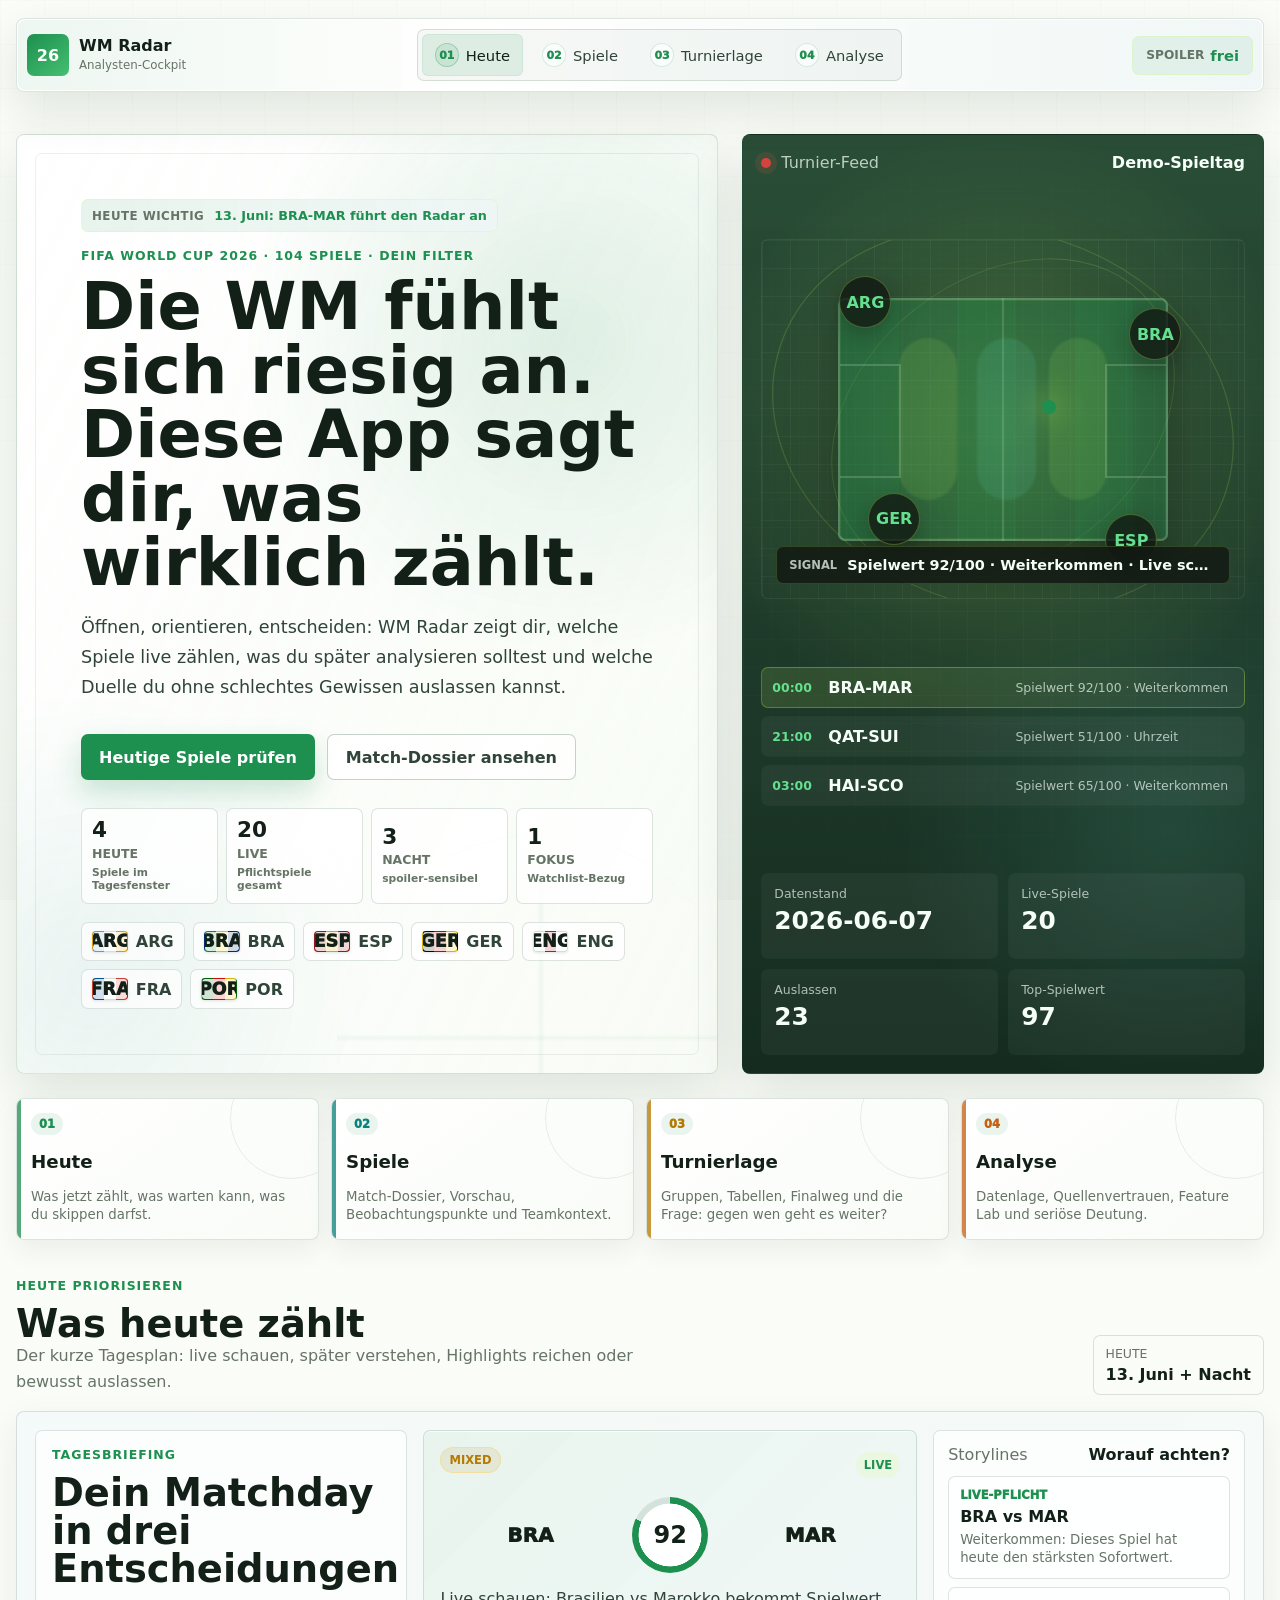
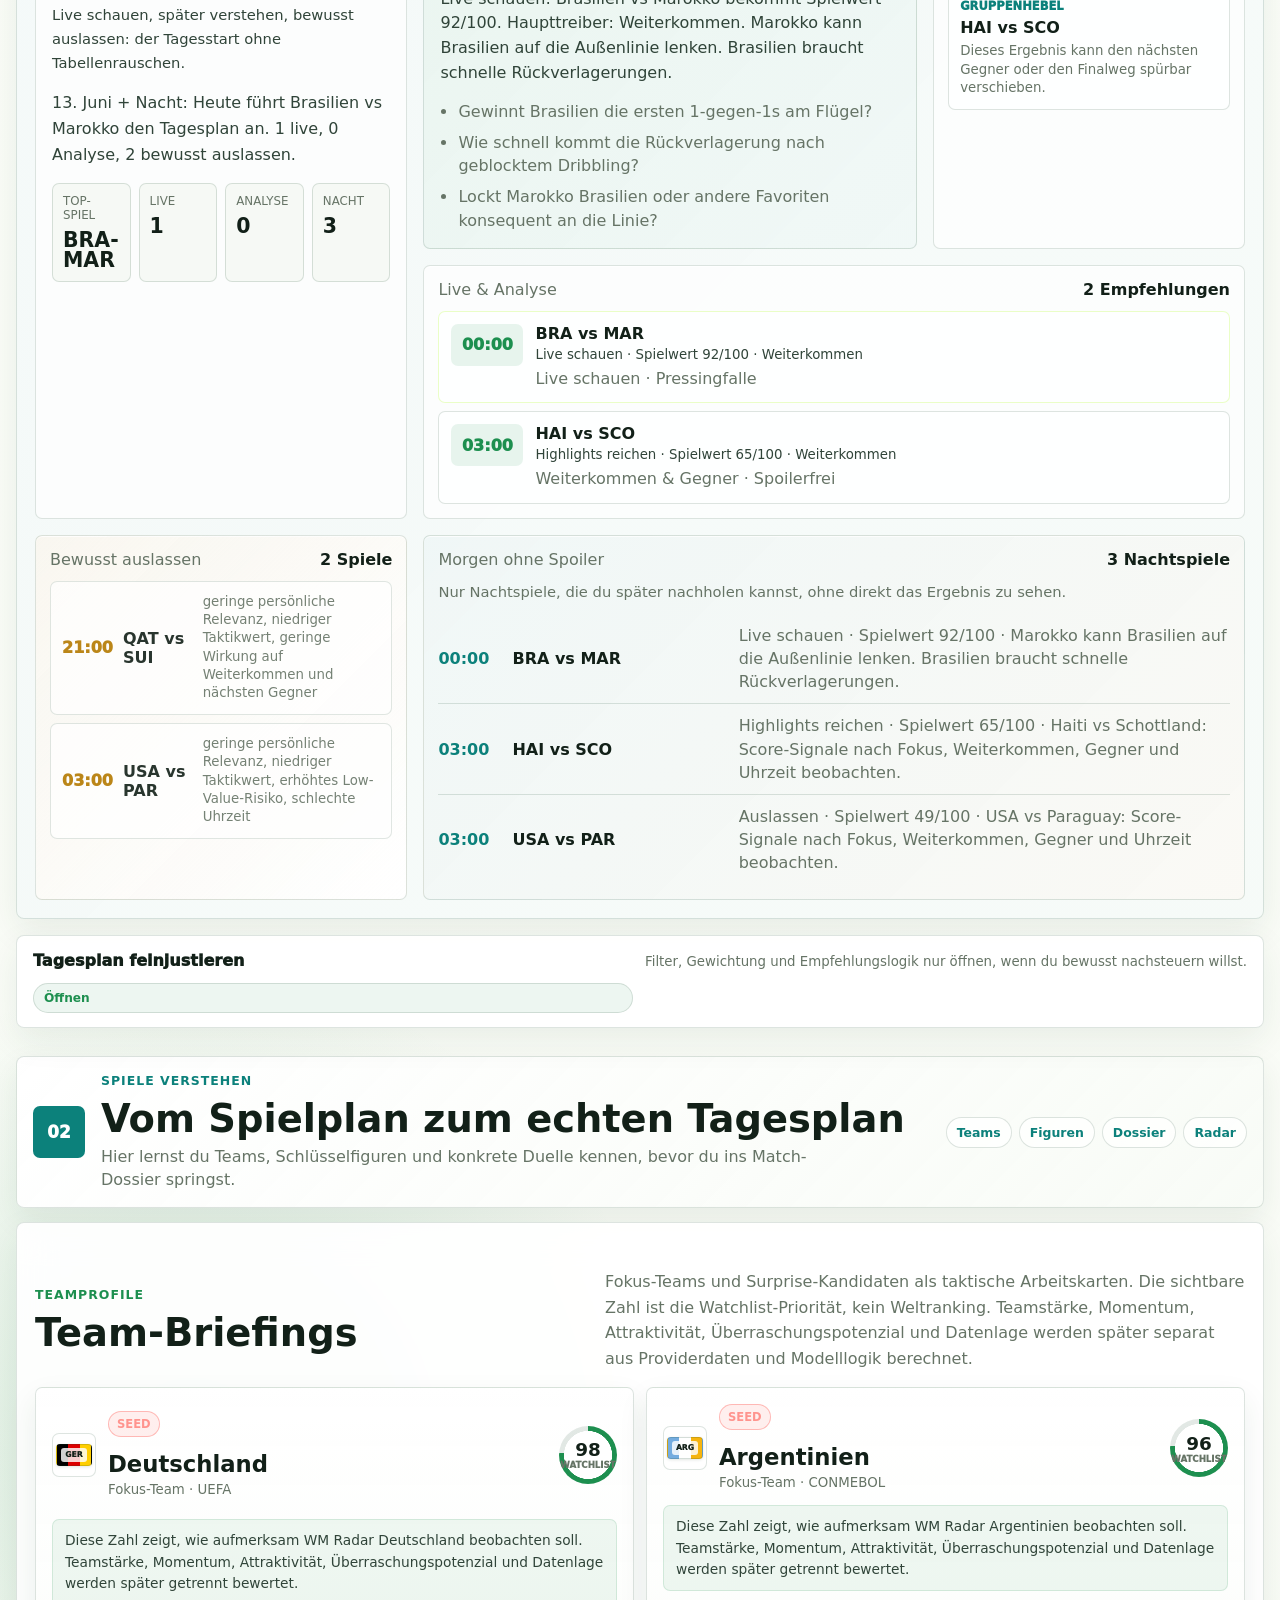
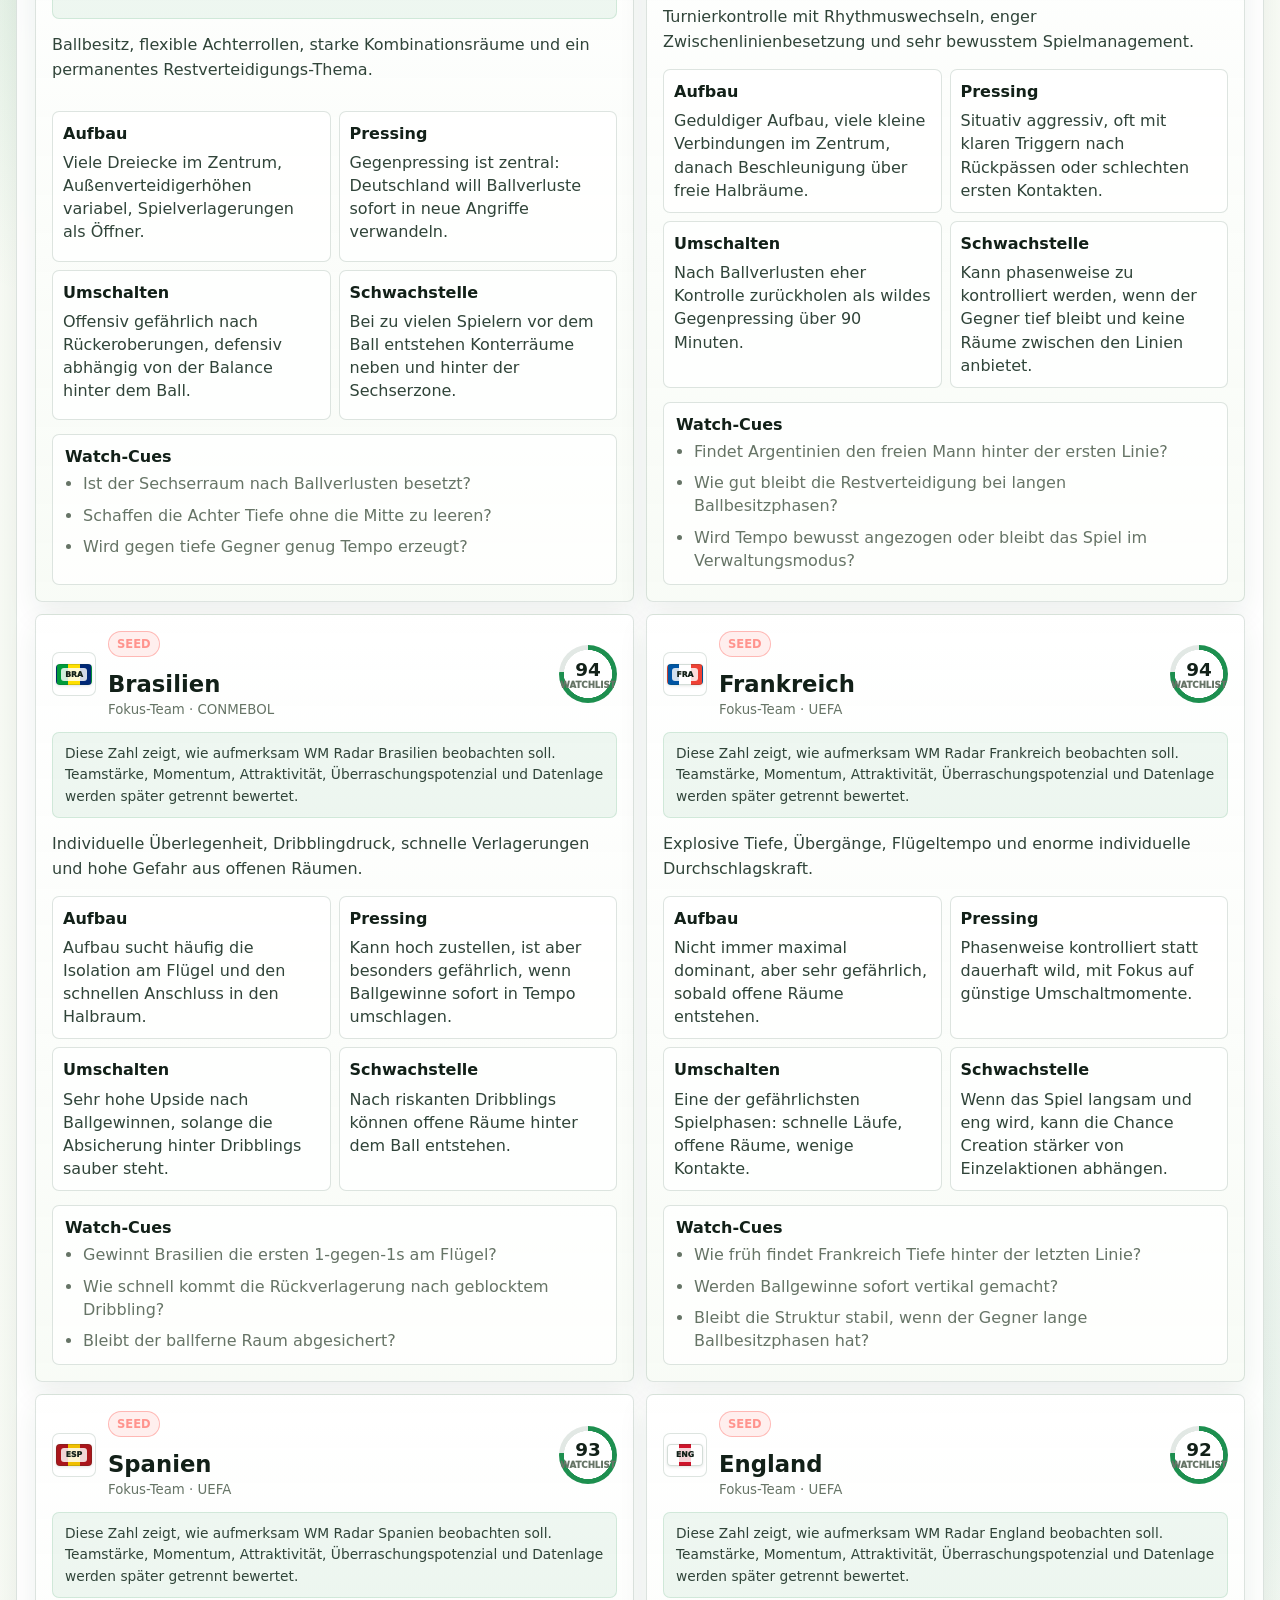
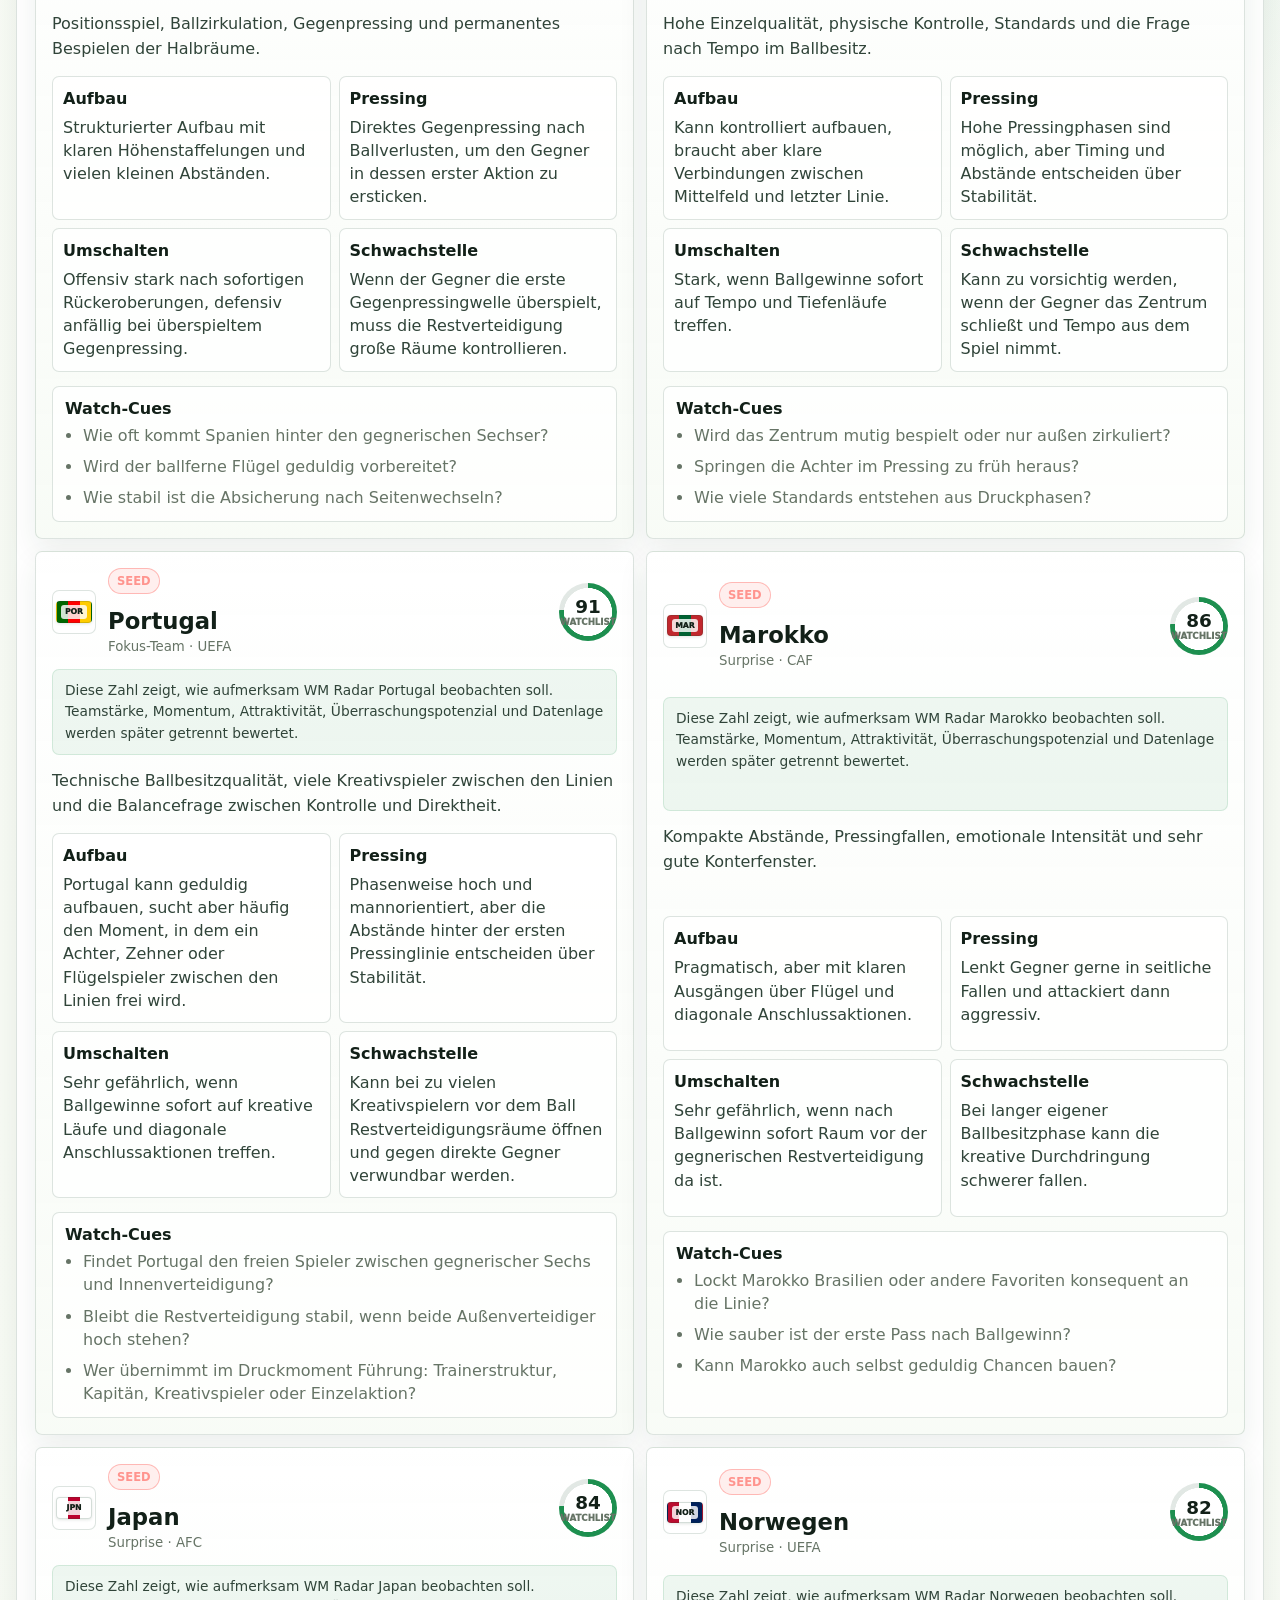
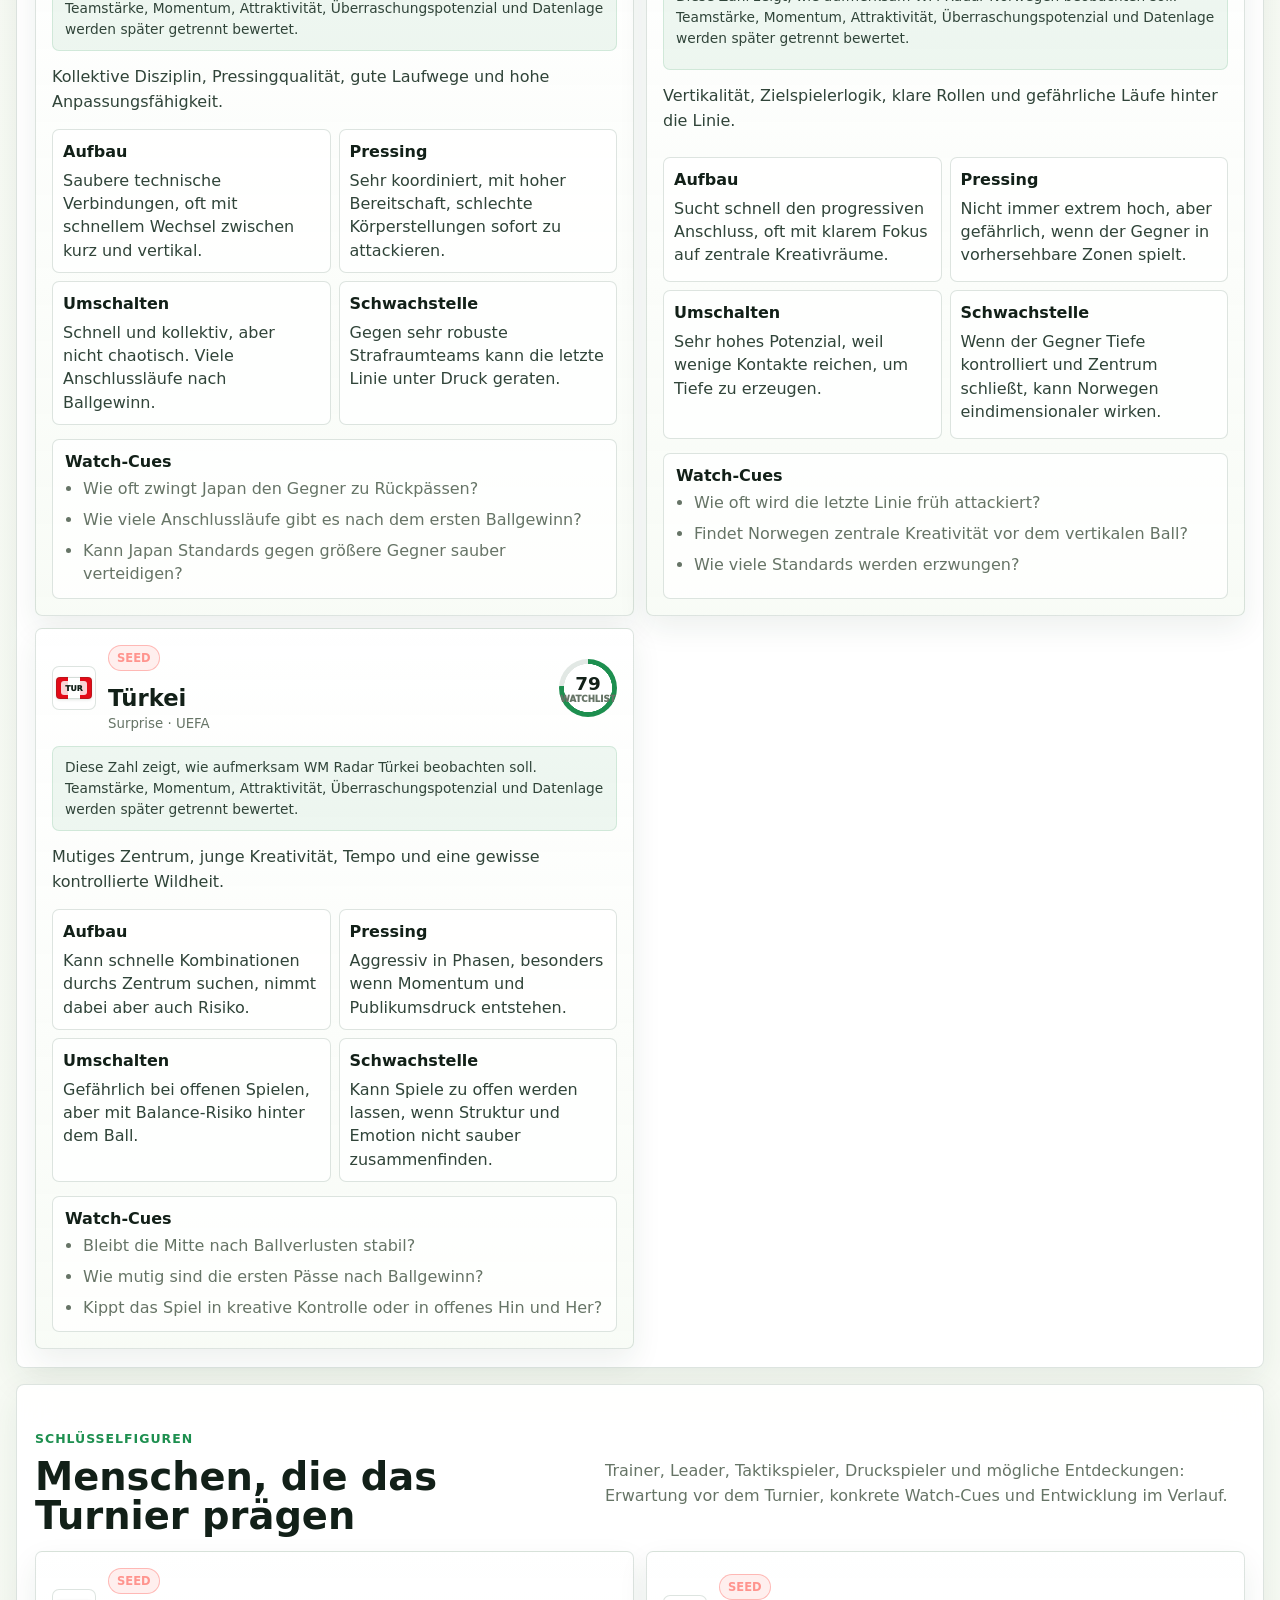
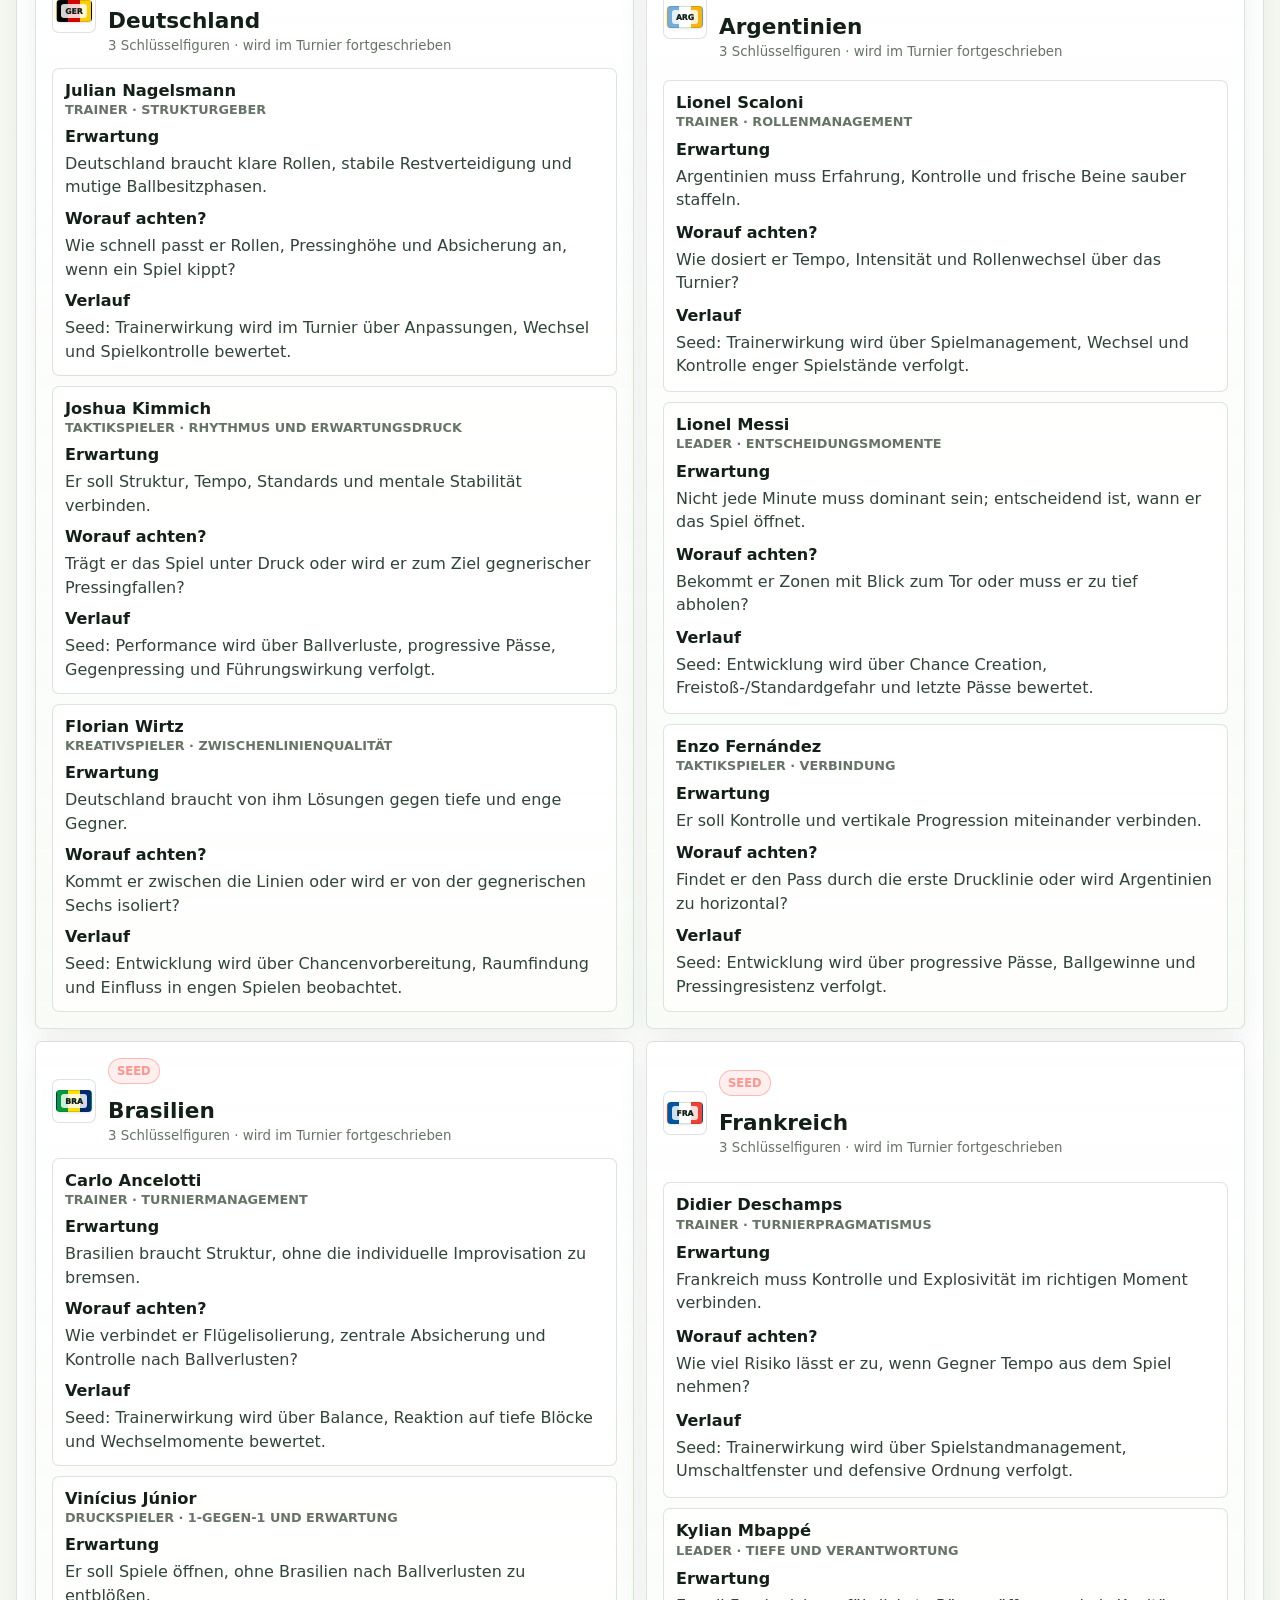
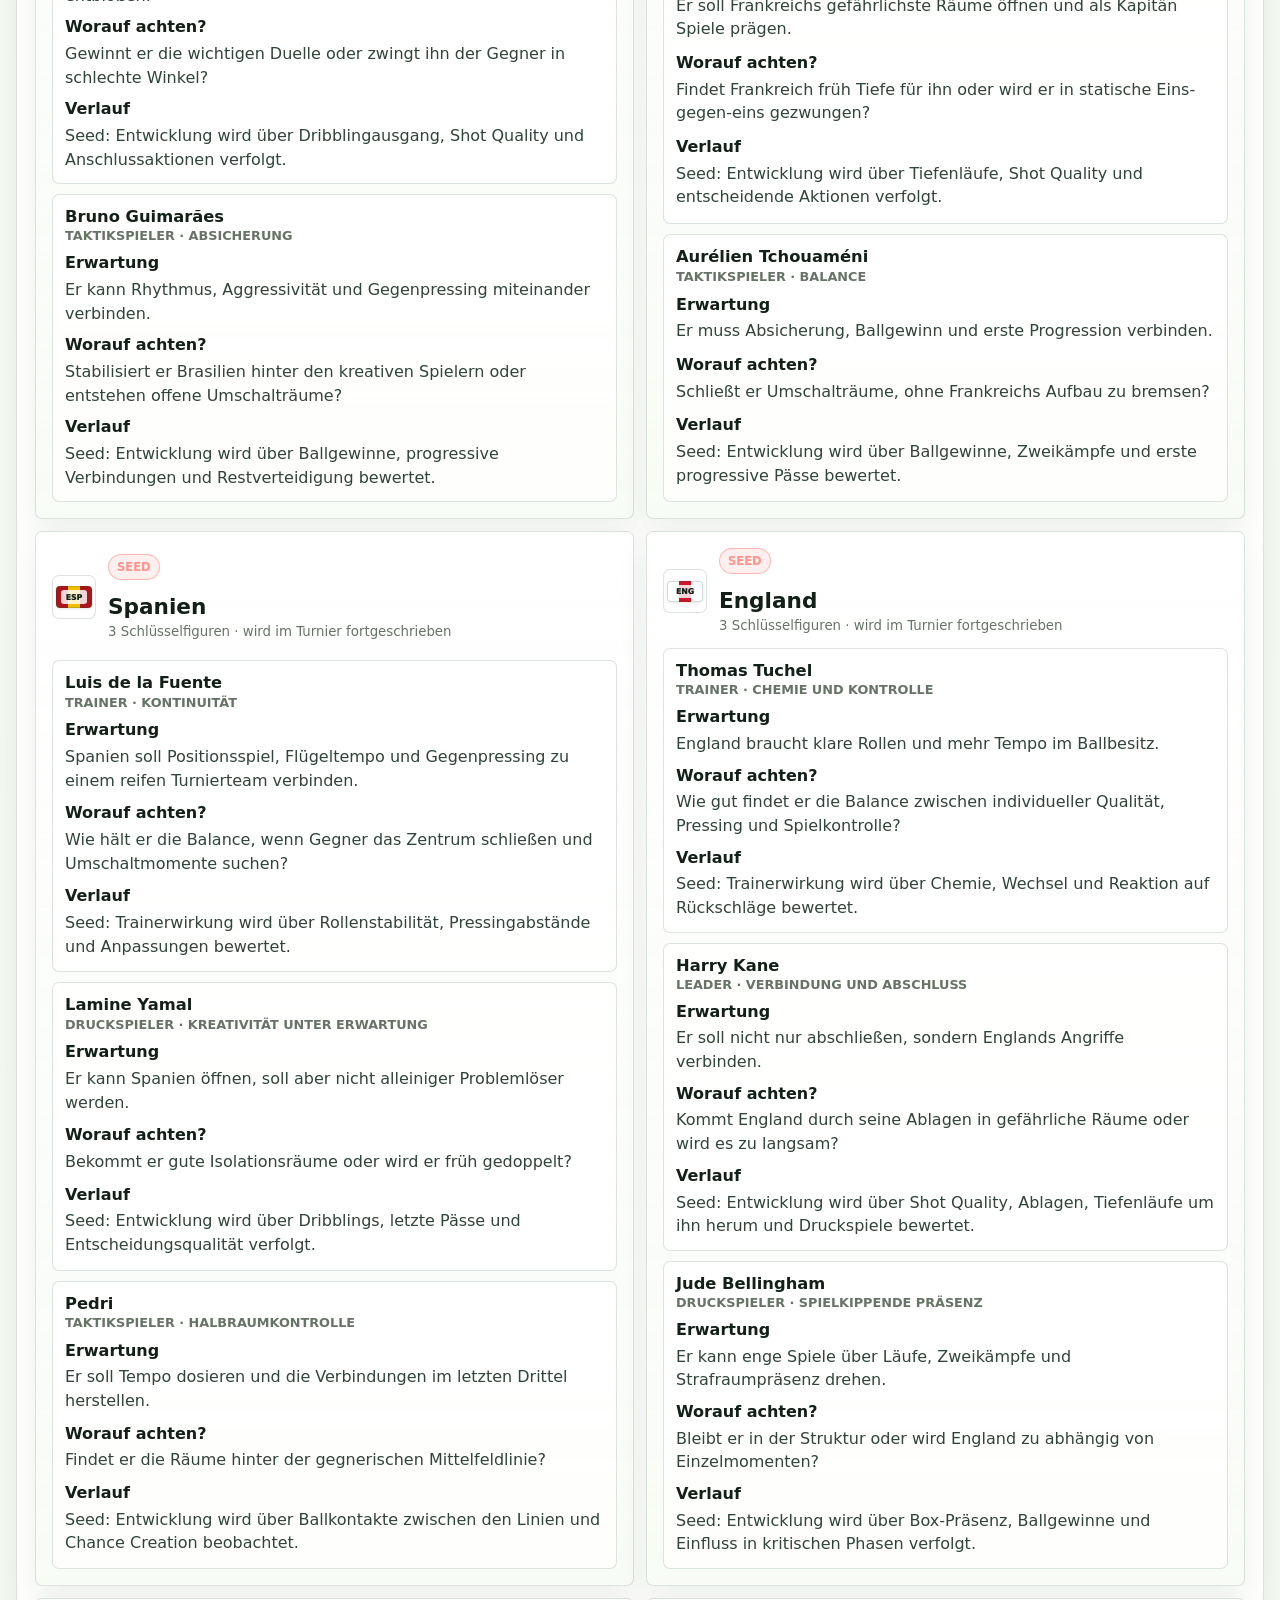
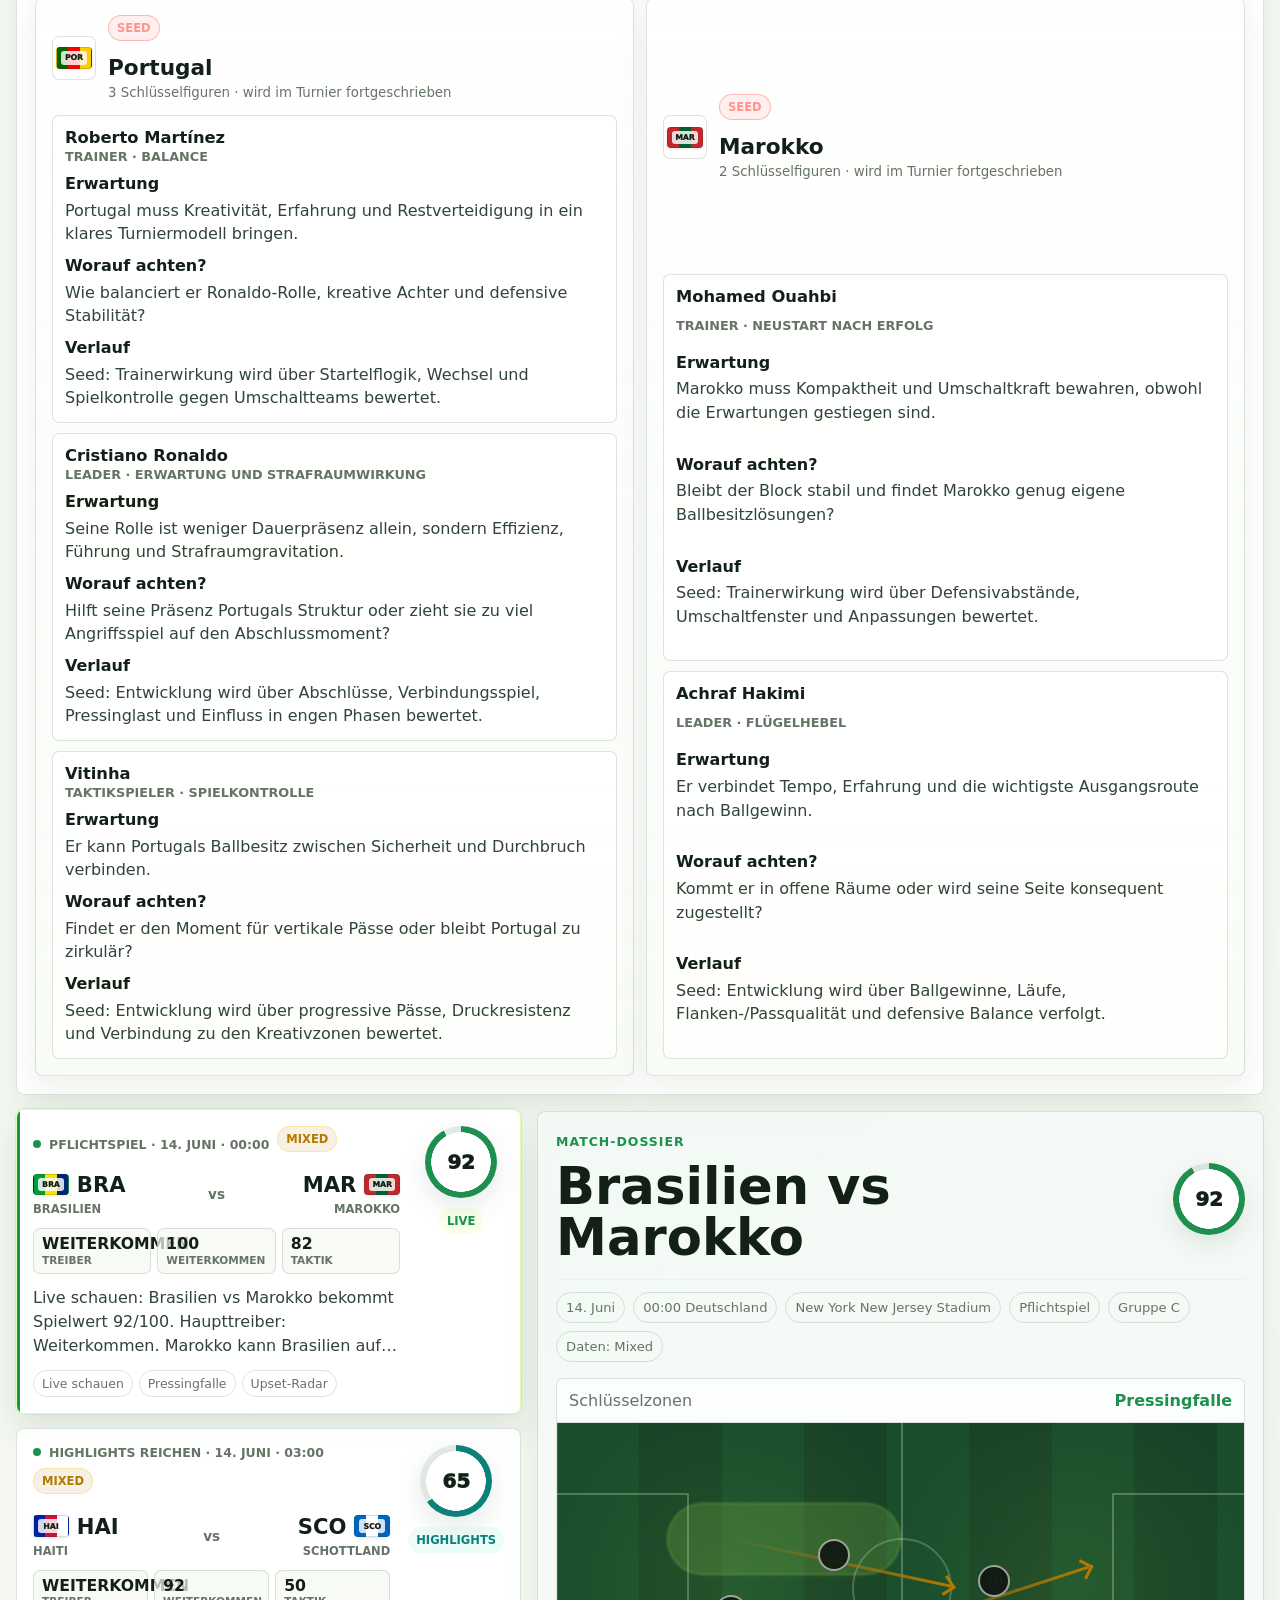
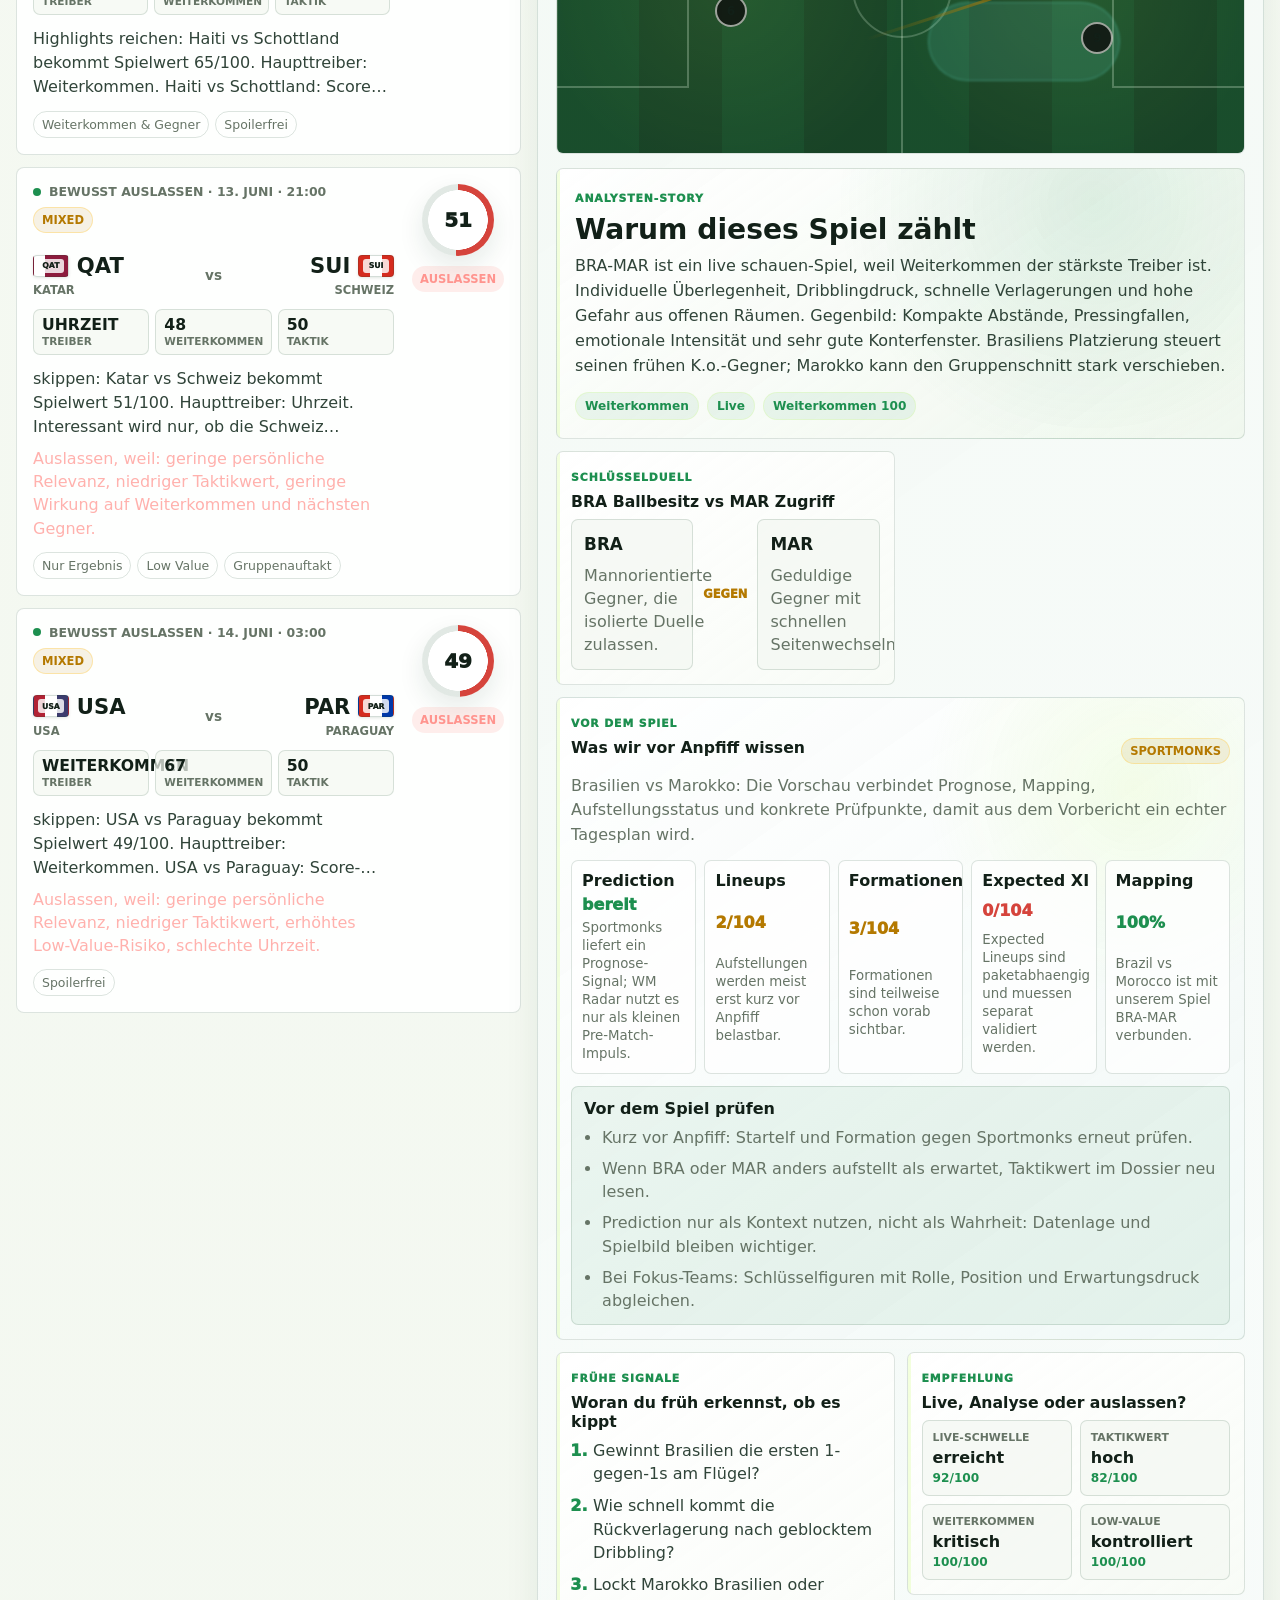
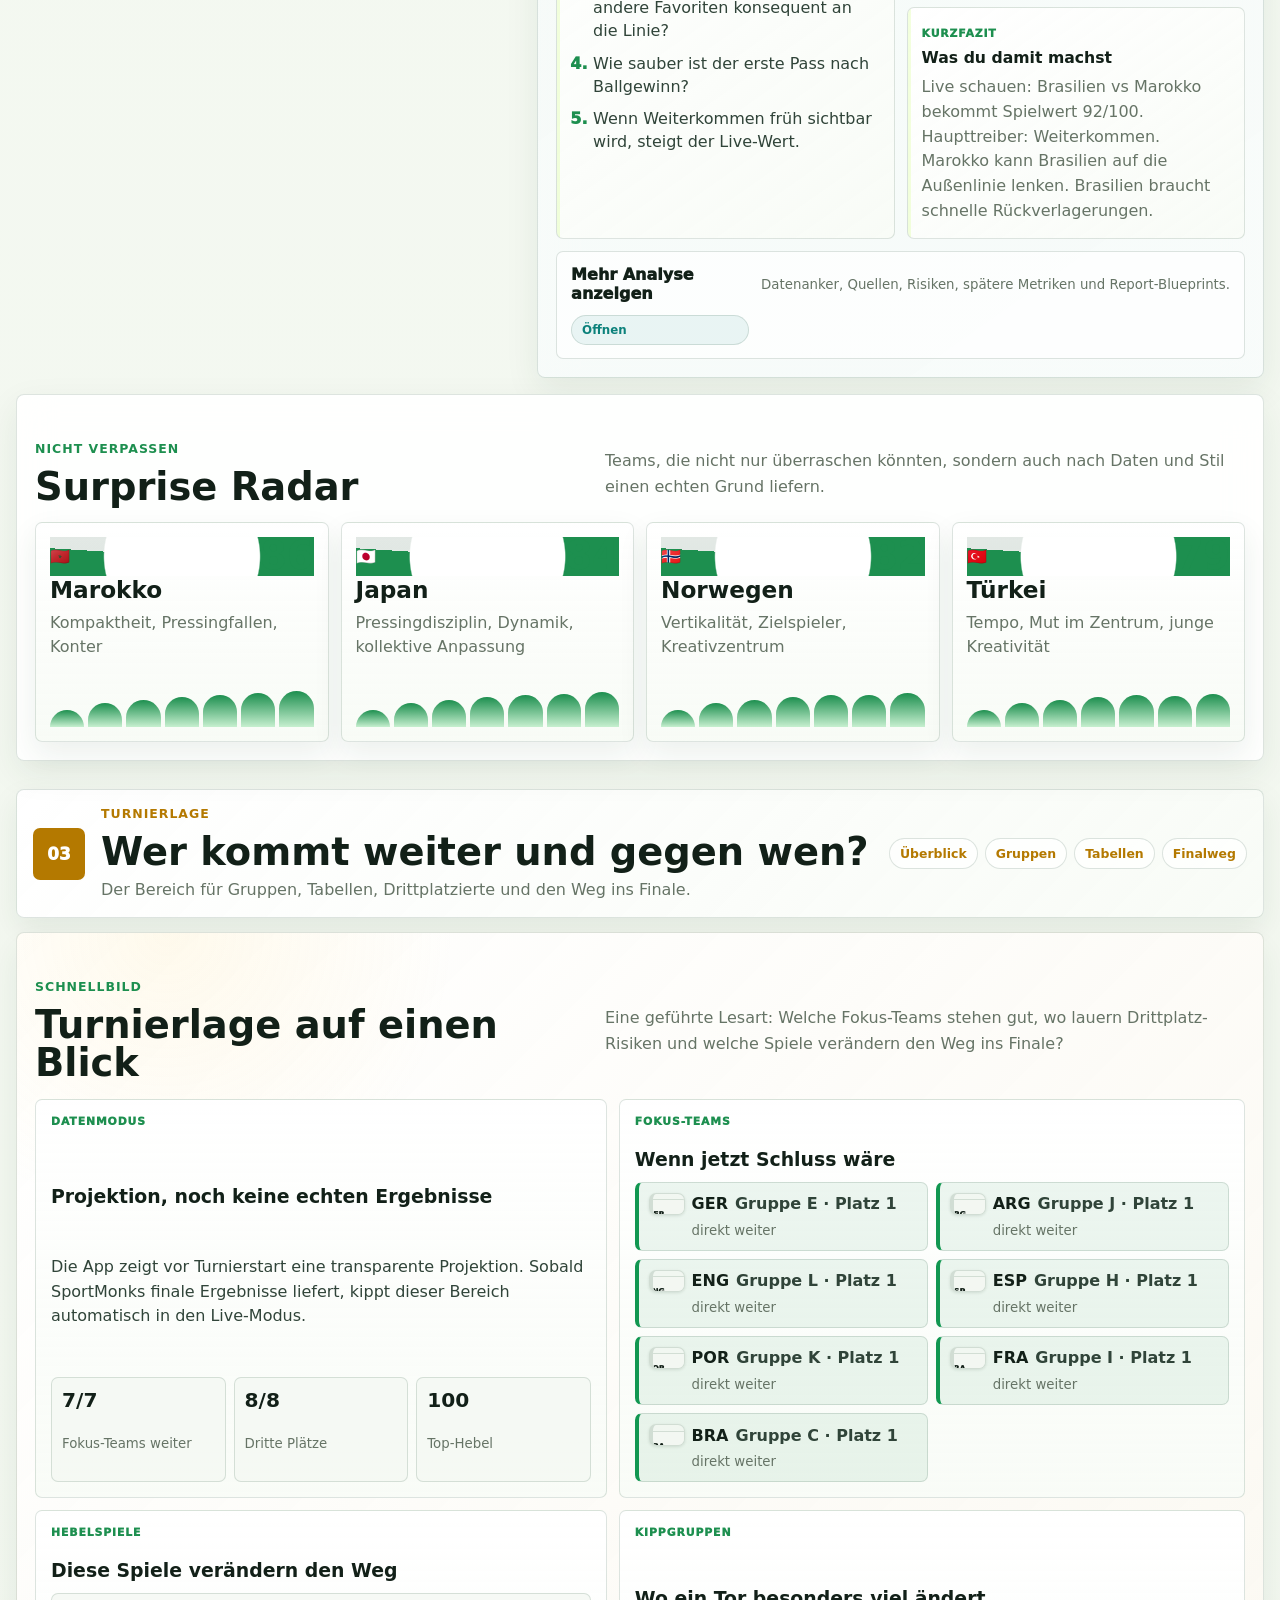
==== index.html @ 3ba4d2bc "Improve mobile matchday experience" ====
<!doctype html>
<html lang="de">
  <head>
    <meta charset="utf-8" />
    <meta name="viewport" content="width=device-width, initial-scale=1" />
    <meta
      name="description"
      content="WM Radar 26 ist ein persönliches Analysten-Cockpit für die FIFA Fussball-Weltmeisterschaft 2026."
    />
    <meta name="theme-color" content="#f4f8f2" />
    <title>WM Radar 26</title>
    <link rel="manifest" href="./manifest.json" />
    <link rel="stylesheet" href="./styles.css" />
  </head>
  <body>
    <div class="app-shell">
      <header class="topbar">
        <a class="brand" href="#top" aria-label="WM Radar 26 Startseite">
          <span class="brand-mark">26</span>
          <span>
            <strong>WM Radar</strong>
            <small>Analysten-Cockpit</small>
          </span>
        </a>

        <nav class="main-nav" aria-label="Hauptnavigation">
          <a href="#matches" data-zone="01">Heute</a>
          <a href="#games" data-zone="02">Spiele</a>
          <a href="#tournament" data-zone="03">Turnierlage</a>
          <a href="#analysis" data-zone="04">Analyse</a>
        </nav>

        <button class="spoiler-toggle" id="spoilerToggle" type="button" aria-pressed="false">
          <span>Spoiler</span>
          <strong>frei</strong>
        </button>
      </header>

      <main id="top">
        <section class="hero-grid" aria-labelledby="heroTitle">
          <div class="hero-copy">
            <div class="hero-mission-strip" aria-label="Turnierlage">
              <span>Heute wichtig</span>
              <strong id="heroMission">Briefing wird kalibriert</strong>
            </div>
            <p class="eyebrow">FIFA World Cup 2026 · 104 Spiele · Dein Filter</p>
            <h1 id="heroTitle">Die WM fühlt sich riesig an. Diese App sagt dir, was wirklich zählt.</h1>
            <p class="hero-text">
              Öffnen, orientieren, entscheiden: WM Radar zeigt dir, welche Spiele live zählen, was du später
              analysieren solltest und welche Duelle du ohne schlechtes Gewissen auslassen kannst.
            </p>

            <div class="hero-actions" aria-label="Schnellzugriffe">
              <a class="primary-action" href="#matches">Heutige Spiele prüfen</a>
              <a class="secondary-action" href="#dossier">Match-Dossier ansehen</a>
            </div>

            <div class="hero-status-rail" aria-label="Live-Status" id="heroStatusRail"></div>

            <div class="focus-strip" aria-label="Fokus-Teams" id="focusTeams"></div>
          </div>

          <aside class="control-room" aria-label="WM Kontrollraum">
            <div class="control-header">
              <span class="live-dot"></span>
              <span>Turnier-Feed</span>
              <strong>Demo-Spieltag</strong>
            </div>
            <div class="match-orbit" aria-hidden="true">
              <div class="orbit-line orbit-line-a"></div>
              <div class="orbit-line orbit-line-b"></div>
              <div class="orbit-node node-a">ARG</div>
              <div class="orbit-node node-b">BRA</div>
              <div class="orbit-node node-c">GER</div>
              <div class="orbit-node node-d">ESP</div>
              <div class="mini-pitch">
                <span class="lane lane-left"></span>
                <span class="lane lane-center"></span>
                <span class="lane lane-right"></span>
                <span class="ball"></span>
              </div>
              <div class="orbit-feed">
                <span>Signal</span>
                <strong id="orbitSignal">Topspiel wird berechnet</strong>
              </div>
            </div>
            <div class="hero-signal-stack" id="heroSignalStack" aria-label="Aktuelle Signale"></div>
            <div class="control-stats" id="controlStats"></div>
          </aside>
        </section>

        <section class="orientation-map" aria-label="App-Bereiche">
          <a class="orientation-card today" href="#matches">
            <span>01</span>
            <strong>Heute</strong>
            <small>Was jetzt zählt, was warten kann, was du skippen darfst.</small>
          </a>
          <a class="orientation-card games" href="#games">
            <span>02</span>
            <strong>Spiele</strong>
            <small>Match-Dossier, Vorschau, Beobachtungspunkte und Teamkontext.</small>
          </a>
          <a class="orientation-card tournament" href="#tournament">
            <span>03</span>
            <strong>Turnierlage</strong>
            <small>Gruppen, Tabellen, Finalweg und die Frage: gegen wen geht es weiter?</small>
          </a>
          <a class="orientation-card analysis" href="#analysis">
            <span>04</span>
            <strong>Analyse</strong>
            <small>Datenlage, Quellenvertrauen, Feature Lab und seriöse Deutung.</small>
          </a>
        </section>

        <section class="section-head" id="matches" aria-labelledby="matchesTitle">
          <div>
            <p class="eyebrow">Heute priorisieren</p>
            <h2 id="matchesTitle">Was heute zählt</h2>
            <p>Der kurze Tagesplan: live schauen, später verstehen, Highlights reichen oder bewusst auslassen.</p>
          </div>
          <div class="date-chip" id="activeDateChip">
            <span>Demo</span>
            <strong>13. Juni 2026</strong>
          </div>
        </section>

        <section class="command-center" id="commandCenter" aria-labelledby="commandCenterTitle">
          <div class="command-hero">
            <p class="eyebrow">Tagesbriefing</p>
            <h2 id="commandCenterTitle">Dein Matchday in drei Entscheidungen</h2>
            <p class="section-note">Live schauen, später verstehen, bewusst auslassen: der Tagesstart ohne Tabellenrauschen.</p>
            <p id="dailyBriefingText">Briefing wird geladen.</p>
            <div class="command-metrics" id="commandMetrics"></div>
          </div>

          <div class="top-match-card" id="topMatchCard"></div>

          <div class="storyline-card">
            <div class="panel-title">
              <span>Storylines</span>
              <strong>Worauf achten?</strong>
            </div>
            <div class="storyline-list" id="matchdayStorylines"></div>
          </div>

          <div class="watch-plan-card">
            <div class="panel-title">
              <span>Live & Analyse</span>
              <strong id="watchPlanCount">0 Empfehlungen</strong>
            </div>
            <div class="watch-plan" id="watchPlan"></div>
          </div>

          <div class="skip-card">
            <div class="panel-title">
              <span>Bewusst auslassen</span>
              <strong id="skipPlanCount">0 Spiele</strong>
            </div>
            <div class="skip-list" id="skipPlan"></div>
          </div>

          <div class="morning-card">
            <div class="panel-title">
              <span>Morgen ohne Spoiler</span>
              <strong id="morningCount">0 Nachtspiele</strong>
            </div>
            <p class="section-note">Nur Nachtspiele, die du später nachholen kannst, ohne direkt das Ergebnis zu sehen.</p>
            <div id="morningQueue"></div>
          </div>
        </section>

        <details class="matchday-tools">
          <summary>
            <span>Tagesplan feinjustieren</span>
            <small>Filter, Gewichtung und Empfehlungslogik nur öffnen, wenn du bewusst nachsteuern willst.</small>
          </summary>

          <section class="dashboard-grid">
            <div class="today-panel" aria-label="Tageszusammenfassung">
              <div class="panel-title">
                <span>Heute</span>
                <strong id="summaryLine">0 Spiele</strong>
              </div>
              <div class="summary-grid" id="summaryGrid"></div>
            </div>

            <div class="filters" aria-label="Zeit- und Kontextfilter" id="filters"></div>
          </section>

          <section class="score-lab" aria-labelledby="scoreLabTitle">
            <div>
              <p class="eyebrow">Deine Gewichtung</p>
              <h2 id="scoreLabTitle">Warum diese Empfehlung?</h2>
              <p id="scoreExplainer">
                Der Spielwert priorisiert, was du live sehen solltest: sportliche Bedeutung, Taktikwert,
                Attraktivität, Fokus-Team-Bezug, Surprise-Potenzial und Uhrzeit.
              </p>
            </div>
            <div class="score-controls" id="scoreControls"></div>
            <div class="score-impact" id="scoreImpact" aria-live="polite"></div>
            <div class="category-filters" aria-label="Empfehlungsfilter" id="categoryFilters"></div>
          </section>
        </details>

        <section class="zone-divider games" id="games" aria-label="Bereich Spiele">
          <span>02</span>
          <div>
            <p class="eyebrow">Spiele verstehen</p>
            <h2>Vom Spielplan zum echten Tagesplan</h2>
            <p>Hier lernst du Teams, Schlüsselfiguren und konkrete Duelle kennen, bevor du ins Match-Dossier springst.</p>
          </div>
          <nav aria-label="Spiele Schnellzugriffe">
            <a href="#teamLab">Teams</a>
            <a href="#keyFigures">Figuren</a>
            <a href="#dossier">Dossier</a>
            <a href="#radar">Radar</a>
          </nav>
        </section>

        <section class="team-lab-section" id="teamLab" aria-labelledby="teamLabTitle">
          <div class="section-head compact">
            <div>
              <p class="eyebrow">Teamprofile</p>
              <h2 id="teamLabTitle">Team-Briefings</h2>
            </div>
            <p>
              Fokus-Teams und Surprise-Kandidaten als taktische Arbeitskarten. Die sichtbare Zahl ist die
              Watchlist-Priorität, kein Weltranking. Teamstärke, Momentum, Attraktivität, Überraschungspotenzial
              und Datenlage werden später separat aus Providerdaten und Modelllogik berechnet.
            </p>
          </div>
          <div class="team-lab-grid" id="teamLabGrid"></div>
        </section>

        <section class="key-figures-section" id="keyFigures" aria-labelledby="keyFiguresTitle">
          <div class="section-head compact">
            <div>
              <p class="eyebrow">Schlüsselfiguren</p>
              <h2 id="keyFiguresTitle">Menschen, die das Turnier prägen</h2>
            </div>
            <p>
              Trainer, Leader, Taktikspieler, Druckspieler und mögliche Entdeckungen: Erwartung vor dem Turnier,
              konkrete Watch-Cues und Entwicklung im Verlauf.
            </p>
          </div>
          <div class="key-figures-grid" id="keyFiguresGrid"></div>
        </section>

        <section class="match-layout" aria-label="Spielauswahl und Dossier">
          <div class="match-list" id="matchList"></div>

          <article class="dossier" id="dossier" aria-live="polite">
            <div class="dossier-top">
              <div>
                <p class="eyebrow">Match-Dossier</p>
                <h2 id="dossierTitle">Spiel auswählen</h2>
              </div>
              <div class="score-ring" id="dossierScore" style="--score: 0">
                <span>0</span>
              </div>
            </div>

            <div class="dossier-meta" id="dossierMeta"></div>

            <div class="pitch-card">
              <div class="pitch-toolbar">
                <span>Schlüsselzonen</span>
                <strong id="pitchMode">Taktischer Reiz</strong>
              </div>
              <div class="tactical-pitch" id="tacticalPitch" aria-label="Taktische Spielfeldvisualisierung">
                <span class="pitch-line halfway"></span>
                <span class="pitch-box box-left"></span>
                <span class="pitch-box box-right"></span>
                <span class="pressure-zone zone-a"></span>
                <span class="pressure-zone zone-b"></span>
                <span class="attack-arrow arrow-a"></span>
                <span class="attack-arrow arrow-b"></span>
                <span class="player-dot player-a">6</span>
                <span class="player-dot player-b">8</span>
                <span class="player-dot player-c">10</span>
                <span class="player-dot player-d">9</span>
              </div>
            </div>

            <div class="insight-grid" id="insightGrid"></div>
          </article>
        </section>

        <section class="radar-section" id="radar" aria-labelledby="radarTitle">
          <div class="section-head compact">
            <div>
              <p class="eyebrow">Nicht verpassen</p>
              <h2 id="radarTitle">Surprise Radar</h2>
            </div>
            <p>
              Teams, die nicht nur überraschen könnten, sondern auch nach Daten und Stil einen echten Grund liefern.
            </p>
          </div>
          <div class="radar-grid" id="surpriseRadar"></div>
        </section>

        <section class="zone-divider tournament" id="tournament" aria-label="Bereich Turnierlage">
          <span>03</span>
          <div>
            <p class="eyebrow">Turnierlage</p>
            <h2>Wer kommt weiter und gegen wen?</h2>
            <p>Der Bereich für Gruppen, Tabellen, Drittplatzierte und den Weg ins Finale.</p>
          </div>
          <nav aria-label="Turnierlage Schnellzugriffe">
            <a href="#tournamentSnapshot">Überblick</a>
            <a href="#groupPaths">Gruppen</a>
            <a href="#standings">Tabellen</a>
            <a href="#bracket">Finalweg</a>
          </nav>
        </section>

        <section class="tournament-snapshot-section" id="tournamentSnapshot" aria-labelledby="tournamentSnapshotTitle">
          <div class="section-head compact">
            <div>
              <p class="eyebrow">Schnellbild</p>
              <h2 id="tournamentSnapshotTitle">Turnierlage auf einen Blick</h2>
            </div>
            <p>
              Eine geführte Lesart: Welche Fokus-Teams stehen gut, wo lauern Drittplatz-Risiken und welche
              Spiele verändern den Weg ins Finale?
            </p>
          </div>
          <div class="tournament-snapshot-grid" id="tournamentSnapshotGrid"></div>
        </section>

        <section class="group-path-section" id="groupPaths" aria-labelledby="groupPathTitle">
          <div class="section-head compact">
            <div>
              <p class="eyebrow">Gruppenlage</p>
              <h2 id="groupPathTitle">Gruppen & Szenarien</h2>
            </div>
            <p>
              Gruppen A-L mit Fokusmarkierung, Watch-Empfehlung und der Kernfrage: Wer kommt aktuell weiter,
              und gegen wen ginge es danach?
            </p>
          </div>
          <div class="group-path-grid" id="groupPathGrid"></div>
        </section>

        <section class="standings-section" id="standings" aria-labelledby="standingsTitle">
          <div class="section-head compact">
            <div>
              <p class="eyebrow">Ergebnisse & Tabellen</p>
              <h2 id="standingsTitle">Tabellen & Szenarien</h2>
            </div>
            <p>
              Bis echte Resultate vorliegen, rechnet die App eine transparente Projektion. Sobald Ergebnisse in
              die Datenquelle kommen, kippt die Tabelle automatisch vom Modell- in den Live-Modus.
            </p>
          </div>
          <div class="standings-summary" id="standingsSummary"></div>
          <div class="standings-grid" id="standingsGrid"></div>
        </section>

        <section class="bracket-section" id="bracket" aria-labelledby="bracketTitle">
          <div class="section-head compact">
            <div>
              <p class="eyebrow">K.o.-Runden</p>
              <h2 id="bracketTitle">Der Weg ins Finale</h2>
            </div>
            <p>
              Hier siehst du, welche Wege ins Finale möglich sind, wo schwere Gegner lauern und welche
              Gruppenplatzierung plötzlich extrem wichtig wird.
            </p>
          </div>
          <div class="bracket-summary" id="bracketSummary"></div>
          <div class="bracket-grid" id="bracketGrid"></div>
        </section>

        <section class="zone-divider analysis" id="analysis" aria-label="Bereich Analyse">
          <span>04</span>
          <div>
            <p class="eyebrow">Analyse</p>
            <h2>Aus Daten wird eine Spielgeschichte</h2>
            <p>Hier trennt WM Radar Rohdaten, Expertenstimmen, Quellenvertrauen und echte Erkenntnis.</p>
          </div>
          <nav aria-label="Analyse Schnellzugriffe">
            <a href="#featureLab">Features</a>
            <a href="#analystDesk">Quellenfilter</a>
            <a href="#data">Datenlage</a>
            <a href="#sources">Quellen</a>
          </nav>
        </section>

        <section class="data-section" id="data" aria-labelledby="dataTitle">
          <div class="section-head compact">
            <div>
              <p class="eyebrow">Datenlage</p>
              <h2 id="dataTitle">Datenlage & Transparenz</h2>
            </div>
            <p id="dataSnapshot">Stand wird geladen.</p>
          </div>
          <div class="data-grid" id="dataStatusGrid"></div>
          <div class="provider-test-grid" id="providerTestGrid"></div>
          <details class="transparency-drawer">
            <summary>
              <span>Import- und Validierungsdetails</span>
              <small>Für Kontrolle, Fehlersuche und Quellenvertrauen. Im Turnierbetrieb bleibt das eingeklappt.</small>
            </summary>
            <div class="schedule-validator result-validator" id="resultValidator"></div>
            <div class="schedule-validator" id="scheduleValidator"></div>
          </details>
        </section>

        <section class="feature-lab-section" id="featureLab" aria-labelledby="featureLabTitle">
          <div class="section-head compact">
            <div>
              <p class="eyebrow">Differenzierende Features</p>
              <h2 id="featureLabTitle">Was WM Radar besonders macht</h2>
            </div>
            <p>
              Vier Produktmodule verbinden Sportmonks-Daten mit echtem Nutzwert: Live-Szenarien, Momentum,
              Stürmer-Effizienz und Spielvorschau.
            </p>
          </div>
          <div class="feature-lab-grid" id="featureLabGrid"></div>
        </section>

        <section class="analyst-desk-section" id="analystDesk" aria-labelledby="analystDeskTitle">
          <div class="section-head compact">
            <div>
              <p class="eyebrow">Seriöser Quellenfilter</p>
              <h2 id="analystDeskTitle">Quellenfilter</h2>
            </div>
            <p>
              Hier entscheidet die App, welchen Daten, Stimmen und KI-Modellen sie vertraut. Kein TV-Lärm,
              keine Stammtischlogik: Nur Quellen mit Beleg, Szene, Datenanker oder echter Fachperspektive.
            </p>
          </div>

          <div class="analyst-pillar-grid" id="analystPillars"></div>

          <div class="source-workflow-section">
            <div class="panel-title">
              <span>Automatisierung</span>
              <strong>Was läuft von selbst?</strong>
            </div>
            <div class="source-workflow-grid" id="sourceAutomation"></div>
          </div>

          <div class="source-workflow-section">
            <div class="panel-title">
              <span>Zugang zu Quellen</span>
              <strong>SportMonks, Abo oder frei?</strong>
            </div>
            <div class="source-access-grid" id="sourceAccess"></div>
          </div>

          <div class="source-workflow-section">
            <div class="panel-title">
              <span>Analyse-Synthese</span>
              <strong>Wie entsteht eine Spielgeschichte?</strong>
            </div>
            <div class="synthesis-model-grid" id="synthesisModel"></div>
          </div>

          <div class="analyst-desk-board">
            <div>
              <div class="panel-title">
                <span>Taktik- und Meinungsebene</span>
                <strong>Trust sortiert</strong>
              </div>
              <div class="voice-stack" id="analystVoices"></div>
            </div>
            <div>
              <div class="panel-title">
                <span>Quellenregeln</span>
                <strong>Noise Filter</strong>
              </div>
              <div class="rule-stack" id="sourceRules"></div>
              <div class="ai-model-card" id="aiModelCard"></div>
            </div>
          </div>
        </section>

        <section class="sources-section" id="sources" aria-labelledby="sourcesTitle">
          <div>
            <p class="eyebrow">Qualitätsfilter</p>
            <h2 id="sourcesTitle">Analysten- und Datenquellen</h2>
            <p>
              Meinungen werden nicht gleich behandelt. Die App trennt Datenanbieter, Taktikautoren, Ex-Profis mit
              Substanz und reinen TV-Lärm.
            </p>
          </div>
          <div class="source-stack" id="sourceStack"></div>
        </section>
      </main>
    </div>

    <script src="./data.js" defer></script>
    <script src="./app.js" defer></script>
  </body>
</html>
---- styles.css ----
:root {
  color-scheme: light;
  --bg: #f4f8f2;
  --bg-2: #e8f0e5;
  --panel: rgba(255, 255, 255, 0.92);
  --panel-strong: rgba(255, 255, 255, 0.98);
  --line: rgba(19, 69, 41, 0.14);
  --line-strong: rgba(19, 69, 41, 0.24);
  --text: #122018;
  --muted: #667466;
  --soft: #304439;
  --green: #119751;
  --grass: #197a43;
  --lime: #1d8f4f;
  --gold: #b47900;
  --red: #d5443c;
  --cyan: #0c817b;
  --orange: #c46113;
  --shadow: 0 20px 52px rgba(23, 60, 36, 0.13);
  --radius: 8px;
  --max: 1440px;
}

* {
  box-sizing: border-box;
}

html {
  scroll-behavior: smooth;
}

body {
  margin: 0;
  min-height: 100vh;
  background:
    radial-gradient(circle at 15% 8%, rgba(29, 143, 79, 0.16), transparent 30rem),
    radial-gradient(circle at 82% 12%, rgba(12, 129, 123, 0.1), transparent 28rem),
    linear-gradient(180deg, #fbfdf8 0%, #f2f7ef 46%, #e8f0e5 100%);
  color: var(--text);
  font-family:
    Inter, ui-sans-serif, system-ui, -apple-system, BlinkMacSystemFont, "Segoe UI", sans-serif;
}

body::after {
  content: "";
  position: fixed;
  inset: auto 0 0;
  height: 40vh;
  pointer-events: none;
  background: linear-gradient(to top, rgba(244, 248, 242, 0.92), transparent);
  z-index: -1;
}

body::before {
  content: "";
  position: fixed;
  inset: 0;
  pointer-events: none;
  background-image:
    linear-gradient(rgba(19, 69, 41, 0.045) 1px, transparent 1px),
    linear-gradient(90deg, rgba(19, 69, 41, 0.045) 1px, transparent 1px);
  background-size: 44px 44px;
  mask-image: linear-gradient(to bottom, rgba(0, 0, 0, 0.38), transparent 78%);
}

a {
  color: inherit;
  text-decoration: none;
}

section,
article[id] {
  scroll-margin-top: 104px;
}

button {
  font: inherit;
}

.app-shell {
  width: min(var(--max), calc(100% - 32px));
  margin: 0 auto;
  padding: 18px 0 56px;
}

.topbar {
  position: sticky;
  top: 12px;
  z-index: 20;
  display: flex;
  align-items: center;
  justify-content: space-between;
  gap: 16px;
  padding: 10px;
  background: rgba(255, 255, 255, 0.82);
  border: 1px solid var(--line);
  border-radius: var(--radius);
  backdrop-filter: blur(20px);
  box-shadow: 0 18px 46px rgba(23, 60, 36, 0.12);
}

.topbar::before {
  content: "";
  position: absolute;
  inset: 1px;
  pointer-events: none;
  border-radius: calc(var(--radius) - 1px);
  background: linear-gradient(90deg, rgba(29, 143, 79, 0.1), transparent 36%, rgba(12, 129, 123, 0.08));
  opacity: 0.75;
}

.brand {
  display: inline-flex;
  align-items: center;
  gap: 10px;
  min-width: max-content;
  position: relative;
  z-index: 1;
}

.brand-mark {
  display: grid;
  width: 42px;
  height: 42px;
  place-items: center;
  border-radius: 7px;
  background:
    linear-gradient(140deg, #1d8f4f, #45bf70),
    #1d8f4f;
  color: #ffffff;
  font-weight: 900;
  letter-spacing: 0;
}

.brand strong,
.brand small {
  display: block;
}

.brand strong {
  line-height: 1;
}

.brand small {
  margin-top: 4px;
  color: var(--muted);
  font-size: 0.74rem;
}

.main-nav {
  display: flex;
  align-items: center;
  gap: 6px;
  min-width: 0;
  padding: 4px;
  border: 1px solid var(--line);
  border-radius: 7px;
  background: rgba(19, 69, 41, 0.035);
  position: relative;
  z-index: 1;
}

.main-nav a {
  display: inline-flex;
  align-items: center;
  gap: 7px;
  padding: 9px 13px;
  border-radius: 6px;
  color: var(--soft);
  font-size: 0.92rem;
  transition:
    color 160ms ease,
    background 160ms ease,
    transform 160ms ease;
}

.main-nav a::before {
  content: attr(data-zone);
  display: inline-grid;
  width: 22px;
  height: 22px;
  place-items: center;
  border: 1px solid rgba(29, 143, 79, 0.16);
  border-radius: 999px;
  background: rgba(255, 255, 255, 0.66);
  color: var(--lime);
  font-size: 0.68rem;
  font-weight: 950;
}

.main-nav a:hover {
  background: rgba(29, 143, 79, 0.09);
  color: var(--text);
  transform: translateY(-1px);
}

.main-nav a:hover::before,
.main-nav a.is-active::before {
  border-color: rgba(29, 143, 79, 0.28);
  background: rgba(29, 143, 79, 0.1);
}

.main-nav a.is-active {
  background: rgba(29, 143, 79, 0.11);
  color: var(--text);
  box-shadow: inset 0 0 0 1px rgba(29, 143, 79, 0.08);
}

.spoiler-toggle {
  min-width: max-content;
  display: inline-grid;
  grid-template-columns: auto auto;
  gap: 6px;
  align-items: center;
  padding: 10px 13px;
  border: 1px solid rgba(196, 255, 95, 0.24);
  border-radius: 7px;
  background: rgba(29, 143, 79, 0.08);
  color: var(--lime);
  cursor: pointer;
  position: relative;
  z-index: 1;
}

.spoiler-toggle span {
  color: var(--muted);
  font-size: 0.76rem;
  font-weight: 900;
  text-transform: uppercase;
}

.spoiler-toggle strong {
  color: inherit;
  font-size: 0.92rem;
}

.spoiler-toggle[aria-pressed="true"] {
  border-color: rgba(255, 214, 107, 0.55);
  background: rgba(180, 121, 0, 0.1);
  color: var(--gold);
}

.hero-grid {
  display: grid;
  grid-template-columns: minmax(0, 1.05fr) minmax(360px, 0.78fr);
  gap: 24px;
  align-items: stretch;
  padding: 42px 0 24px;
}

.hero-copy {
  min-height: 540px;
  display: flex;
  flex-direction: column;
  justify-content: center;
  padding: clamp(28px, 5vw, 64px);
  border: 1px solid var(--line);
  border-radius: var(--radius);
  background:
    radial-gradient(circle at 78% 22%, rgba(29, 143, 79, 0.13), transparent 20rem),
    radial-gradient(circle at 10% 90%, rgba(12, 129, 123, 0.08), transparent 18rem),
    linear-gradient(115deg, rgba(255, 255, 255, 0.98), rgba(247, 251, 245, 0.86)),
    repeating-linear-gradient(90deg, rgba(29, 143, 79, 0.035) 0 1px, transparent 1px 68px);
  box-shadow: var(--shadow);
  overflow: hidden;
  position: relative;
}

.hero-copy > * {
  position: relative;
  z-index: 1;
}

.hero-copy::after {
  content: "";
  position: absolute;
  right: -4%;
  bottom: -18%;
  width: 58%;
  aspect-ratio: 1;
  border: 1px solid rgba(196, 255, 95, 0.18);
  border-radius: 50%;
  background:
    linear-gradient(90deg, transparent 49%, rgba(29, 143, 79, 0.14) 50%, transparent 51%),
    linear-gradient(transparent 49%, rgba(29, 143, 79, 0.14) 50%, transparent 51%);
  opacity: 0.34;
}

.hero-copy::before {
  content: "";
  position: absolute;
  inset: 18px;
  pointer-events: none;
  border: 1px solid rgba(19, 69, 41, 0.08);
  border-radius: 7px;
}

.hero-mission-strip {
  width: max-content;
  max-width: 100%;
  display: inline-flex;
  align-items: center;
  gap: 10px;
  margin-bottom: 16px;
  padding: 8px 10px;
  border: 1px solid rgba(196, 255, 95, 0.24);
  border-radius: 7px;
  background:
    linear-gradient(90deg, rgba(29, 143, 79, 0.1), rgba(12, 129, 123, 0.055)),
    rgba(255, 255, 255, 0.8);
  color: var(--muted);
  font-size: 0.74rem;
  font-weight: 900;
  letter-spacing: 0.04em;
  text-transform: uppercase;
}

.hero-mission-strip strong {
  color: var(--lime);
  font-size: 0.8rem;
  letter-spacing: 0;
  text-transform: none;
}

.eyebrow {
  margin: 0 0 12px;
  color: var(--lime);
  font-size: 0.78rem;
  font-weight: 800;
  letter-spacing: 0.08em;
  text-transform: uppercase;
}

h1,
h2,
h3,
p {
  margin-top: 0;
}

h1 {
  max-width: 780px;
  margin-bottom: 18px;
  font-size: clamp(3rem, 5.1vw, 4.8rem);
  line-height: 0.98;
  letter-spacing: 0;
}

h2 {
  margin-bottom: 0;
  font-size: clamp(1.7rem, 3vw, 3.1rem);
  line-height: 1;
  letter-spacing: 0;
}

h3 {
  letter-spacing: 0;
}

.hero-text {
  max-width: 760px;
  color: var(--soft);
  font-size: 1.1rem;
  line-height: 1.7;
  position: relative;
  z-index: 1;
}

.hero-actions {
  display: flex;
  flex-wrap: wrap;
  gap: 12px;
  margin: 14px 0 28px;
  position: relative;
  z-index: 1;
}

.hero-status-rail {
  display: grid;
  grid-template-columns: repeat(4, minmax(0, 1fr));
  gap: 8px;
  margin: 0 0 18px;
  position: relative;
  z-index: 1;
}

.hero-status-rail span {
  min-height: 70px;
  display: grid;
  align-content: center;
  gap: 5px;
  padding: 10px;
  border: 1px solid var(--line);
  border-radius: 7px;
  background: rgba(255, 255, 255, 0.78);
  color: var(--muted);
  font-size: 0.78rem;
  font-weight: 800;
  text-transform: uppercase;
  position: relative;
  overflow: hidden;
}

.hero-status-rail span::before {
  content: "";
  position: absolute;
  inset: 0;
  background: linear-gradient(135deg, rgba(29, 143, 79, 0.1), transparent 54%);
  opacity: 0;
  transition: opacity 180ms ease;
}

.hero-status-rail span:hover::before {
  opacity: 1;
}

.hero-status-rail strong {
  color: var(--text);
  font-size: 1.35rem;
  line-height: 1;
}

.hero-status-rail small {
  color: var(--muted);
  font-size: 0.67rem;
  font-weight: 700;
  line-height: 1.25;
  text-transform: none;
}

.primary-action,
.secondary-action {
  display: inline-flex;
  align-items: center;
  min-height: 46px;
  padding: 0 18px;
  border-radius: 7px;
  font-weight: 800;
}

.primary-action {
  background: var(--lime);
  color: #ffffff;
  box-shadow: 0 12px 28px rgba(29, 143, 79, 0.22);
}

.secondary-action {
  border: 1px solid var(--line-strong);
  background: rgba(255, 255, 255, 0.74);
  color: var(--soft);
}

.focus-strip {
  display: flex;
  flex-wrap: wrap;
  gap: 8px;
  position: relative;
  z-index: 1;
}

.team-chip {
  display: inline-flex;
  align-items: center;
  gap: 8px;
  padding: 8px 10px;
  border: 1px solid var(--line);
  border-radius: 7px;
  background: rgba(255, 255, 255, 0.74);
  color: var(--soft);
  font-weight: 700;
}

.team-chip span {
  font-size: 1.1rem;
}

.control-room {
  min-height: 560px;
  display: flex;
  flex-direction: column;
  justify-content: space-between;
  gap: 18px;
  padding: 18px;
  border: 1px solid var(--line);
  border-radius: var(--radius);
  background:
    radial-gradient(circle at 50% 32%, rgba(196, 255, 95, 0.18), transparent 19rem),
    radial-gradient(circle at 82% 74%, rgba(105, 227, 208, 0.12), transparent 17rem),
    linear-gradient(180deg, rgba(28, 66, 42, 0.94), rgba(11, 34, 22, 0.96));
  box-shadow: var(--shadow);
  position: relative;
  overflow: hidden;
  color: #f6fff7;
}

.control-room::before {
  content: "";
  position: absolute;
  inset: 0;
  pointer-events: none;
  background:
    linear-gradient(rgba(255, 255, 255, 0.035) 1px, transparent 1px),
    linear-gradient(90deg, rgba(255, 255, 255, 0.035) 1px, transparent 1px);
  background-size: 28px 28px;
  mask-image: radial-gradient(circle at 50% 42%, rgba(0, 0, 0, 0.86), transparent 76%);
}

.control-header {
  display: flex;
  align-items: center;
  gap: 10px;
  color: rgba(246, 255, 247, 0.72);
  position: relative;
  z-index: 1;
}

.control-header strong {
  margin-left: auto;
  color: #f6fff7;
}

.live-dot {
  width: 10px;
  height: 10px;
  border-radius: 50%;
  background: var(--red);
  box-shadow: 0 0 0 6px rgba(255, 95, 87, 0.12);
  animation: pulse 1.7s ease-in-out infinite;
}

.match-orbit {
  min-height: 360px;
  position: relative;
  display: grid;
  place-items: center;
  overflow: hidden;
  border-radius: 7px;
  background:
    radial-gradient(circle at center, rgba(196, 255, 95, 0.08), transparent 58%),
    linear-gradient(90deg, rgba(255, 255, 255, 0.04) 1px, transparent 1px),
    linear-gradient(rgba(255, 255, 255, 0.04) 1px, transparent 1px);
  background-size: auto, 28px 28px, 28px 28px;
  border: 1px solid rgba(218, 240, 216, 0.08);
}

.orbit-line {
  position: absolute;
  width: 78%;
  aspect-ratio: 1;
  border: 1px solid rgba(196, 255, 95, 0.16);
  border-radius: 50%;
}

.orbit-line-a {
  transform: rotate(18deg) scaleX(1.25);
}

.orbit-line-b {
  transform: rotate(-38deg) scaleY(0.75);
}

.orbit-node {
  position: absolute;
  display: grid;
  width: 52px;
  height: 52px;
  place-items: center;
  border: 1px solid rgba(196, 255, 95, 0.28);
  border-radius: 50%;
  background: rgba(16, 20, 17, 0.76);
  color: #64e08f;
  font-weight: 900;
  box-shadow: 0 8px 28px rgba(0, 0, 0, 0.28);
  z-index: 2;
}

.node-a {
  top: 10%;
  left: 16%;
}

.node-b {
  top: 19%;
  right: 13%;
}

.node-c {
  bottom: 15%;
  left: 22%;
}

.node-d {
  right: 18%;
  bottom: 9%;
}

.mini-pitch {
  position: relative;
  width: min(78%, 330px);
  aspect-ratio: 1.36;
  border: 2px solid rgba(218, 240, 216, 0.26);
  border-radius: 7px;
  background:
    linear-gradient(90deg, transparent 49.5%, rgba(218, 240, 216, 0.24) 50%, transparent 50.5%),
    repeating-linear-gradient(90deg, rgba(31, 140, 77, 0.25) 0 18%, rgba(31, 140, 77, 0.14) 18% 36%),
    rgba(31, 140, 77, 0.18);
  box-shadow:
    inset 0 0 0 1px rgba(196, 255, 95, 0.08),
    0 18px 52px rgba(0, 0, 0, 0.3);
}

.mini-pitch::before,
.mini-pitch::after {
  content: "";
  position: absolute;
  top: 27%;
  width: 18%;
  height: 46%;
  border: 2px solid rgba(218, 240, 216, 0.2);
}

.mini-pitch::before {
  left: 0;
  border-left: 0;
}

.mini-pitch::after {
  right: 0;
  border-right: 0;
}

.lane {
  position: absolute;
  top: 16%;
  bottom: 16%;
  width: 18%;
  border-radius: 999px;
  background: rgba(196, 255, 95, 0.1);
  filter: blur(1px);
}

.lane-left {
  left: 18%;
}

.lane-center {
  left: 42%;
  background: rgba(105, 227, 208, 0.11);
}

.lane-right {
  right: 18%;
}

.ball {
  position: absolute;
  left: 62%;
  top: 42%;
  width: 14px;
  height: 14px;
  border-radius: 50%;
  background: var(--lime);
  box-shadow: 0 0 30px rgba(196, 255, 95, 0.8);
  animation: ballMove 4s ease-in-out infinite;
}

.orbit-feed {
  position: absolute;
  left: 14px;
  right: 14px;
  bottom: 14px;
  display: flex;
  align-items: center;
  gap: 10px;
  padding: 10px 12px;
  border: 1px solid rgba(196, 255, 95, 0.18);
  border-radius: 7px;
  background: rgba(16, 20, 17, 0.76);
  backdrop-filter: blur(16px);
  z-index: 3;
}

.orbit-feed span {
  color: rgba(246, 255, 247, 0.72);
  font-size: 0.72rem;
  font-weight: 900;
  text-transform: uppercase;
}

.orbit-feed strong {
  min-width: 0;
  color: #f6fff7;
  font-size: 0.9rem;
  white-space: nowrap;
  overflow: hidden;
  text-overflow: ellipsis;
}

.hero-signal-stack {
  display: grid;
  gap: 8px;
  position: relative;
  z-index: 1;
}

.hero-signal {
  display: grid;
  grid-template-columns: 48px minmax(0, 0.82fr) minmax(0, 1fr);
  align-items: center;
  gap: 8px;
  width: 100%;
  padding: 10px;
  border: 1px solid var(--line);
  border-radius: 7px;
  background: rgba(255, 255, 255, 0.045);
  color: #f6fff7;
  cursor: pointer;
  text-align: left;
  transition:
    border-color 160ms ease,
    background 160ms ease,
    transform 160ms ease;
}

.hero-signal:hover {
  border-color: rgba(196, 255, 95, 0.32);
  background: rgba(255, 255, 255, 0.07);
  transform: translateY(-1px);
}

.hero-signal.live {
  border-color: rgba(196, 255, 95, 0.28);
  background: linear-gradient(90deg, rgba(196, 255, 95, 0.12), rgba(255, 255, 255, 0.045));
}

.hero-signal.analysis {
  border-color: rgba(255, 214, 107, 0.22);
}

.hero-signal span {
  color: #64e08f;
  font-size: 0.78rem;
  font-weight: 900;
}

.hero-signal strong {
  min-width: 0;
  overflow: hidden;
  color: #f6fff7;
  text-overflow: ellipsis;
  white-space: nowrap;
}

.hero-signal em {
  min-width: 0;
  color: rgba(246, 255, 247, 0.68);
  font-size: 0.78rem;
  font-style: normal;
  overflow: hidden;
  text-overflow: ellipsis;
  white-space: nowrap;
}

.control-stats {
  display: grid;
  grid-template-columns: repeat(2, 1fr);
  gap: 10px;
  position: relative;
  z-index: 1;
}

.control-stat {
  min-height: 86px;
  padding: 12px;
  border: 1px solid var(--line);
  border-radius: 7px;
  background: rgba(255, 255, 255, 0.045);
}

.control-stat span {
  display: block;
  color: rgba(246, 255, 247, 0.68);
  font-size: 0.78rem;
}

.control-stat strong {
  display: block;
  margin-top: 8px;
  font-size: 1.55rem;
  line-height: 1;
  color: #f6fff7;
}

.orientation-map {
  display: grid;
  grid-template-columns: repeat(4, minmax(0, 1fr));
  gap: 12px;
  margin: 0 0 10px;
}

.orientation-card {
  min-height: 142px;
  display: grid;
  align-content: space-between;
  gap: 12px;
  padding: 14px;
  border: 1px solid var(--line);
  border-radius: var(--radius);
  background:
    linear-gradient(145deg, rgba(255, 255, 255, 0.96), rgba(247, 251, 245, 0.82)),
    var(--panel);
  box-shadow: 0 10px 26px rgba(23, 60, 36, 0.07);
  position: relative;
  overflow: hidden;
  transition:
    transform 160ms ease,
    border-color 160ms ease,
    box-shadow 160ms ease;
}

.orientation-card::before {
  content: "";
  position: absolute;
  inset: 0 auto 0 0;
  width: 4px;
  background: var(--lime);
  opacity: 0.76;
}

.orientation-card::after {
  content: "";
  position: absolute;
  right: -34px;
  top: -42px;
  width: 120px;
  height: 120px;
  border: 1px solid currentColor;
  border-radius: 50%;
  opacity: 0.08;
}

.orientation-card:hover {
  border-color: var(--line-strong);
  box-shadow: 0 16px 34px rgba(23, 60, 36, 0.1);
  transform: translateY(-2px);
}

.orientation-card span {
  width: max-content;
  padding: 4px 8px;
  border-radius: 999px;
  background: rgba(29, 143, 79, 0.09);
  color: var(--lime);
  font-size: 0.72rem;
  font-weight: 950;
}

.orientation-card strong {
  display: block;
  color: var(--text);
  font-size: 1.14rem;
}

.orientation-card small {
  color: var(--muted);
  line-height: 1.4;
}

.orientation-card.games::before,
.zone-divider.games > span {
  background: var(--cyan);
}

.orientation-card.games span,
.zone-divider.games .eyebrow,
.zone-divider.games nav a {
  color: var(--cyan);
}

.orientation-card.tournament::before,
.zone-divider.tournament > span {
  background: var(--gold);
}

.orientation-card.tournament span,
.zone-divider.tournament .eyebrow,
.zone-divider.tournament nav a {
  color: var(--gold);
}

.orientation-card.analysis::before,
.zone-divider.analysis > span {
  background: var(--orange);
}

.orientation-card.analysis span,
.zone-divider.analysis .eyebrow,
.zone-divider.analysis nav a {
  color: var(--orange);
}

.section-head {
  display: flex;
  justify-content: space-between;
  align-items: end;
  gap: 24px;
  padding: 28px 0 16px;
}

.section-head.compact {
  align-items: center;
}

.section-head p:not(.eyebrow) {
  max-width: 640px;
  margin: 0;
  color: var(--muted);
  line-height: 1.6;
}

.section-note {
  margin: 6px 0 12px;
  color: var(--muted);
  font-size: 0.92rem;
  line-height: 1.45;
}

.zone-divider {
  display: grid;
  grid-template-columns: auto minmax(0, 1fr) auto;
  gap: 16px;
  align-items: center;
  margin: 28px 0 14px;
  padding: 16px;
  border: 1px solid var(--line);
  border-radius: var(--radius);
  background:
    linear-gradient(135deg, rgba(255, 255, 255, 0.96), rgba(247, 251, 245, 0.84)),
    var(--panel);
  box-shadow: 0 12px 30px rgba(23, 60, 36, 0.08);
}

.zone-divider > span {
  display: grid;
  width: 52px;
  height: 52px;
  place-items: center;
  border-radius: 7px;
  background: var(--lime);
  color: #ffffff;
  font-size: 1.05rem;
  font-weight: 950;
}

.zone-divider h2 {
  margin: 0;
}

.zone-divider p:not(.eyebrow) {
  max-width: 760px;
  margin: 6px 0 0;
  color: var(--muted);
  line-height: 1.45;
}

.zone-divider nav {
  display: flex;
  flex-wrap: wrap;
  justify-content: end;
  gap: 7px;
}

.zone-divider nav a {
  padding: 7px 10px;
  border: 1px solid var(--line);
  border-radius: 999px;
  background: rgba(255, 255, 255, 0.72);
  color: var(--lime);
  font-size: 0.78rem;
  font-weight: 900;
}

.date-chip {
  min-width: max-content;
  padding: 10px 12px;
  border: 1px solid var(--line);
  border-radius: 7px;
  background: rgba(255, 255, 255, 0.045);
}

.date-chip span,
.date-chip strong {
  display: block;
}

.date-chip span {
  margin-bottom: 4px;
  color: var(--muted);
  font-size: 0.78rem;
  text-transform: uppercase;
}

.dashboard-grid {
  display: grid;
  grid-template-columns: minmax(0, 1fr) minmax(320px, 0.72fr);
  gap: 16px;
  margin-bottom: 16px;
}

.today-panel,
.filters,
.command-center,
.matchday-tools,
.score-lab,
.dossier,
.group-path-section,
.team-lab-section,
.key-figures-section,
.radar-section,
.sources-section {
  border: 1px solid var(--line);
  border-radius: var(--radius);
  background: var(--panel);
  backdrop-filter: blur(18px);
  box-shadow: 0 12px 34px rgba(23, 60, 36, 0.08);
}

.today-panel {
  padding: 16px;
}

.matchday-tools {
  margin-bottom: 16px;
  overflow: hidden;
}

.matchday-tools > summary {
  display: grid;
  grid-template-columns: minmax(0, 1fr) auto;
  gap: 12px;
  align-items: center;
  padding: 14px 16px;
  cursor: pointer;
  color: var(--text);
  list-style: none;
}

.matchday-tools > summary::-webkit-details-marker {
  display: none;
}

.matchday-tools > summary::after {
  content: "Öffnen";
  padding: 7px 10px;
  border: 1px solid var(--line);
  border-radius: 999px;
  background: rgba(29, 143, 79, 0.08);
  color: var(--lime);
  font-size: 0.76rem;
  font-weight: 900;
}

.matchday-tools[open] > summary::after {
  content: "Schließen";
}

.matchday-tools > summary span,
.matchday-tools > summary small {
  display: block;
}

.matchday-tools > summary span {
  font-weight: 950;
}

.matchday-tools > summary small {
  margin-top: 3px;
  color: var(--muted);
  line-height: 1.4;
}

.matchday-tools .dashboard-grid,
.matchday-tools .score-lab {
  margin: 0 16px 16px;
}

.command-center {
  display: grid;
  grid-template-columns: minmax(280px, 0.86fr) minmax(320px, 1.14fr) minmax(260px, 0.72fr);
  gap: 16px;
  margin-bottom: 16px;
  padding: 18px;
  background:
    linear-gradient(135deg, rgba(12, 129, 123, 0.045), rgba(29, 143, 79, 0.04)),
    var(--panel);
}

.command-hero,
.top-match-card,
.storyline-card,
.watch-plan-card,
.skip-card,
.morning-card {
  border: 1px solid var(--line);
  border-radius: 7px;
  background: rgba(255, 255, 255, 0.76);
  box-shadow: inset 0 1px 0 rgba(255, 255, 255, 0.72);
}

.command-hero,
.top-match-card {
  min-height: 268px;
  padding: 16px;
}

.command-hero {
  grid-row: span 2;
}

.command-hero p:not(.eyebrow) {
  margin: 14px 0;
  color: var(--soft);
  line-height: 1.65;
}

.command-metrics {
  display: grid;
  grid-template-columns: repeat(4, 1fr);
  gap: 8px;
}

.command-metric {
  padding: 10px;
  border: 1px solid var(--line);
  border-radius: 7px;
  background: rgba(244, 248, 242, 0.78);
  transition:
    transform 160ms ease,
    border-color 160ms ease;
}

.command-metric:hover {
  transform: translateY(-1px);
  border-color: rgba(196, 255, 95, 0.28);
}

.command-metric span {
  display: block;
  color: var(--muted);
  font-size: 0.74rem;
  text-transform: uppercase;
}

.command-metric strong {
  display: block;
  margin-top: 8px;
  font-size: 1.28rem;
  line-height: 1;
}

.top-match-card {
  display: grid;
  gap: 14px;
  background:
    linear-gradient(135deg, rgba(29, 143, 79, 0.09), rgba(12, 129, 123, 0.055)),
    rgba(255, 255, 255, 0.84);
}

.top-match-header {
  display: flex;
  justify-content: space-between;
  gap: 10px;
  align-items: center;
}

.top-match-main {
  display: grid;
  grid-template-columns: minmax(0, 1fr) auto minmax(0, 1fr);
  gap: 12px;
  align-items: center;
  text-align: center;
}

.top-match-main span {
  display: inline-flex;
  align-items: center;
  justify-content: center;
  gap: 8px;
  font-size: 1.25rem;
  font-weight: 950;
}

.top-match-main strong {
  display: grid;
  width: 76px;
  height: 76px;
  place-items: center;
  border-radius: 50%;
  background:
    radial-gradient(circle at center, #ffffff 0 58%, transparent 59%),
    conic-gradient(var(--lime) 82%, rgba(19, 69, 41, 0.11) 0);
  color: var(--text);
  font-size: 1.5rem;
}

.top-match-card p {
  margin: 0;
  color: var(--soft);
  line-height: 1.55;
}

.storyline-card,
.watch-plan-card,
.skip-card,
.morning-card {
  padding: 14px;
}

.watch-plan-card {
  grid-column: span 2;
}

.morning-card {
  grid-column: span 2;
}

.storyline-list,
.skip-list {
  display: grid;
  gap: 8px;
}

.storyline-item,
.skip-item {
  width: 100%;
  display: grid;
  gap: 5px;
  padding: 11px;
  border: 1px solid var(--line);
  border-radius: 7px;
  background: rgba(255, 255, 255, 0.72);
  color: var(--text);
  cursor: pointer;
  text-align: left;
}

.storyline-item:hover,
.skip-item:hover {
  border-color: rgba(29, 143, 79, 0.28);
  background: rgba(255, 255, 255, 0.96);
}

.storyline-item span {
  color: var(--lime);
  font-size: 0.72rem;
  font-weight: 950;
  text-transform: uppercase;
}

.storyline-item.analysis span {
  color: var(--gold);
}

.storyline-item.highlights span {
  color: var(--cyan);
}

.storyline-item small,
.skip-item small {
  color: var(--muted);
  line-height: 1.38;
}

.skip-card {
  background:
    linear-gradient(135deg, rgba(180, 121, 0, 0.055), rgba(255, 255, 255, 0.72)),
    rgba(255, 255, 255, 0.82);
}

.skip-item {
  grid-template-columns: 56px minmax(0, 0.42fr) minmax(0, 1fr);
  align-items: center;
  opacity: 0.9;
}

.skip-item span {
  color: var(--gold);
  font-weight: 950;
}

.watch-plan {
  display: grid;
  gap: 8px;
}

.watch-plan-item {
  display: grid;
  grid-template-columns: 72px minmax(0, 1fr);
  gap: 12px;
  align-items: start;
  width: 100%;
  padding: 12px;
  border: 1px solid var(--line);
  border-radius: 7px;
  background: rgba(255, 255, 255, 0.72);
  color: var(--text);
  cursor: pointer;
  text-align: left;
}

.watch-plan-item:hover {
  border-color: rgba(196, 255, 95, 0.42);
  background: rgba(255, 255, 255, 0.96);
}

.watch-plan-item.live {
  border-color: rgba(196, 255, 95, 0.34);
}

.watch-plan-item.analysis {
  border-color: rgba(255, 214, 107, 0.28);
}

.watch-plan-item.skip {
  opacity: 0.78;
}

.watch-time {
  display: grid;
  place-items: center;
  min-height: 42px;
  border-radius: 7px;
  background: rgba(29, 143, 79, 0.1);
  color: var(--lime);
  font-weight: 950;
}

.watch-fixture strong,
.watch-fixture small,
.watch-fixture em {
  display: block;
}

.watch-fixture small {
  margin-top: 4px;
  color: var(--soft);
}

.watch-fixture em {
  margin-top: 6px;
  color: var(--muted);
  font-style: normal;
  line-height: 1.4;
}

.morning-card {
  background:
    linear-gradient(135deg, rgba(12, 129, 123, 0.055), rgba(180, 121, 0, 0.035)),
    rgba(255, 255, 255, 0.82);
}

.morning-item {
  display: grid;
  grid-template-columns: 64px minmax(0, 0.44fr) minmax(0, 1fr);
  gap: 10px;
  align-items: center;
  padding: 10px 0;
  border-top: 1px solid var(--line);
}

.morning-item:first-child {
  border-top: 0;
}

.morning-item span {
  color: var(--cyan);
  font-weight: 900;
}

.morning-item p {
  margin: 0;
  color: var(--muted);
  line-height: 1.45;
}

.empty-copy {
  margin: 0;
  color: var(--muted);
}

.panel-title {
  display: flex;
  justify-content: space-between;
  gap: 12px;
  margin-bottom: 12px;
  color: var(--muted);
}

.panel-title strong {
  color: var(--text);
}

.summary-grid {
  display: grid;
  grid-template-columns: repeat(4, 1fr);
  gap: 10px;
}

.summary-card {
  padding: 12px;
  border: 1px solid var(--line);
  border-radius: 7px;
  background: rgba(255, 255, 255, 0.72);
}

.summary-card span {
  color: var(--muted);
  font-size: 0.8rem;
}

.summary-card strong {
  display: block;
  margin-top: 10px;
  font-size: 1.6rem;
  line-height: 1;
}

.filters {
  display: flex;
  flex-wrap: wrap;
  align-content: center;
  gap: 8px;
  padding: 16px;
}

.filter-button {
  padding: 10px 12px;
  border: 1px solid var(--line);
  border-radius: 7px;
  background: rgba(255, 255, 255, 0.74);
  color: var(--soft);
  cursor: pointer;
}

.filter-button.active {
  border-color: rgba(196, 255, 95, 0.5);
  background: rgba(29, 143, 79, 0.12);
  color: var(--lime);
}

.score-lab {
  display: grid;
  grid-template-columns: minmax(260px, 0.72fr) minmax(0, 1.18fr);
  gap: 18px;
  align-items: start;
  margin-bottom: 16px;
  padding: 18px;
}

.score-lab p {
  margin: 12px 0 0;
  color: var(--muted);
  line-height: 1.6;
}

.score-controls {
  display: grid;
  gap: 10px;
}

.score-control {
  display: grid;
  grid-template-columns: minmax(160px, 1fr) minmax(150px, 0.88fr) 48px;
  gap: 12px;
  align-items: center;
  padding: 12px;
  border: 1px solid var(--line);
  border-radius: 7px;
  background: rgba(255, 255, 255, 0.76);
}

.score-control strong,
.score-control small,
.score-control em {
  display: block;
}

.score-control small {
  margin-top: 4px;
  color: var(--muted);
  line-height: 1.35;
}

.score-control input {
  width: 100%;
  accent-color: var(--lime);
}

.score-control em {
  color: var(--lime);
  font-style: normal;
  font-weight: 900;
  text-align: right;
}

.category-filters {
  grid-column: 1 / -1;
  display: flex;
  flex-wrap: wrap;
  gap: 8px;
  padding-top: 4px;
}

.score-impact {
  grid-column: 1 / -1;
  display: grid;
  gap: 5px;
  padding: 12px;
  border: 1px solid rgba(29, 143, 79, 0.18);
  border-radius: 7px;
  background: rgba(29, 143, 79, 0.07);
}

.score-impact span {
  color: var(--lime);
  font-size: 0.72rem;
  font-weight: 950;
  text-transform: uppercase;
}

.score-impact strong {
  color: var(--text);
}

.score-impact small {
  color: var(--muted);
  line-height: 1.4;
}

.match-layout {
  display: grid;
  grid-template-columns: minmax(320px, 0.82fr) minmax(0, 1.18fr);
  gap: 16px;
  align-items: start;
}

.match-list {
  display: grid;
  gap: 12px;
}

.match-card {
  display: grid;
  grid-template-columns: minmax(0, 1fr) auto;
  gap: 18px;
  padding: 16px;
  border: 1px solid var(--line);
  border-radius: var(--radius);
  background: rgba(255, 255, 255, 0.88);
  color: var(--text);
  cursor: pointer;
  text-align: left;
  transition:
    transform 180ms ease,
    border-color 180ms ease,
    background 180ms ease,
    box-shadow 180ms ease;
  position: relative;
  overflow: hidden;
}

.match-card::before {
  content: "";
  position: absolute;
  inset: 0 auto 0 0;
  width: 3px;
  background: rgba(196, 255, 95, 0.18);
  opacity: 0;
  transition: opacity 180ms ease;
}

.match-card.live::before {
  background: var(--lime);
}

.match-card.analysis::before {
  background: var(--gold);
}

.match-card.highlights::before {
  background: var(--cyan);
}

.match-card.skip::before {
  background: var(--red);
}

.match-main,
.match-card-topline {
  min-width: 0;
}

.match-card-topline {
  display: flex;
  flex-wrap: wrap;
  gap: 8px;
  align-items: center;
  margin-bottom: 10px;
}

.match-card:hover,
.match-card.active {
  transform: translateY(-2px);
  border-color: rgba(196, 255, 95, 0.48);
  background: rgba(255, 255, 255, 0.98);
}

.match-card.active {
  box-shadow:
    0 16px 40px rgba(23, 60, 36, 0.12),
    0 0 0 1px rgba(29, 143, 79, 0.1);
}

.match-card:hover::before,
.match-card.active::before {
  opacity: 1;
}

.match-state {
  display: inline-flex;
  align-items: center;
  gap: 8px;
  color: var(--muted);
  font-size: 0.78rem;
  font-weight: 800;
  text-transform: uppercase;
}

.data-badge {
  display: inline-flex;
  width: max-content;
  margin: 0 0 10px;
  padding: 5px 8px;
  border: 1px solid var(--line);
  border-radius: 999px;
  color: var(--muted);
  font-size: 0.72rem;
  font-weight: 900;
  text-transform: uppercase;
}

.data-badge.real {
  border-color: rgba(82, 210, 115, 0.46);
  background: rgba(17, 151, 81, 0.1);
  color: var(--green);
}

.data-badge.mixed {
  border-color: rgba(255, 214, 107, 0.5);
  background: rgba(180, 121, 0, 0.1);
  color: var(--gold);
}

.data-badge.model {
  border-color: rgba(105, 227, 208, 0.48);
  background: rgba(12, 129, 123, 0.1);
  color: var(--cyan);
}

.data-badge.seed {
  border-color: rgba(255, 95, 87, 0.38);
  background: rgba(255, 95, 87, 0.1);
  color: #ff948e;
}

.state-dot {
  width: 8px;
  height: 8px;
  border-radius: 50%;
  background: var(--lime);
}

.teams {
  display: grid;
  grid-template-columns: minmax(0, 1fr) auto minmax(0, 1fr);
  align-items: center;
  gap: 10px;
  margin-bottom: 12px;
  font-weight: 900;
  font-size: 1.32rem;
}

.team-side {
  display: grid;
  grid-template-columns: auto auto;
  gap: 5px 8px;
  align-items: center;
  justify-content: start;
  min-width: 0;
}

.team-side.away {
  justify-content: end;
  text-align: right;
}

.team-side small {
  grid-column: 1 / -1;
  min-width: 0;
  overflow: hidden;
  color: var(--muted);
  font-size: 0.72rem;
  font-weight: 800;
  text-overflow: ellipsis;
  text-transform: uppercase;
  white-space: nowrap;
}

.flag-badge {
  display: inline-flex;
  width: 2.24rem;
  height: 1.36rem;
  flex: 0 0 auto;
  align-items: center;
  justify-content: center;
  place-items: center;
  border: 1px solid rgba(19, 69, 41, 0.18);
  border-radius: 4px;
  background:
    linear-gradient(90deg, var(--flag-a, #ffffff) 0 33.333%, var(--flag-b, #1d8f4f) 33.333% 66.666%, var(--flag-c, #122018) 66.666% 100%);
  box-shadow: 0 1px 3px rgba(23, 60, 36, 0.12);
  overflow: hidden;
  vertical-align: -0.16em;
}

.flag-code {
  display: inline-flex;
  align-items: center;
  justify-content: center;
  min-width: 1.62rem;
  min-height: 0.86rem;
  padding: 0 2px;
  border-radius: 3px;
  background: rgba(255, 255, 255, 0.82);
  color: #122018;
  font-size: 0.48rem;
  font-weight: 950;
  letter-spacing: 0;
}

.versus {
  color: var(--muted);
  font-size: 0.85rem;
  font-weight: 800;
}

.match-signal-strip {
  display: grid;
  grid-template-columns: repeat(3, minmax(0, 1fr));
  gap: 6px;
  margin: 0 0 12px;
}

.match-signal-strip span {
  display: grid;
  gap: 2px;
  padding: 7px 8px;
  border: 1px solid var(--line);
  border-radius: 7px;
  background: rgba(244, 248, 242, 0.72);
  color: var(--muted);
  font-size: 0.66rem;
  font-weight: 900;
  text-transform: uppercase;
}

.match-signal-strip strong {
  color: var(--text);
  font-size: 0.98rem;
  line-height: 1;
}

.match-reason {
  margin: 0;
  color: var(--soft);
  line-height: 1.5;
  display: -webkit-box;
  overflow: hidden;
  -webkit-box-orient: vertical;
  -webkit-line-clamp: 3;
}

.skip-reasons {
  margin: 8px 0 0;
  color: #ffb1ad;
  line-height: 1.45;
}

.match-tags {
  display: flex;
  flex-wrap: wrap;
  gap: 6px;
  margin-top: 12px;
}

.tag {
  padding: 5px 8px;
  border: 1px solid var(--line);
  border-radius: 999px;
  color: var(--muted);
  font-size: 0.78rem;
}

.match-score {
  display: grid;
  justify-items: center;
  align-content: start;
  gap: 10px;
  min-width: 86px;
}

.empty-state {
  padding: 18px;
  border: 1px dashed var(--line-strong);
  border-radius: var(--radius);
  background: rgba(255, 255, 255, 0.72);
}

.empty-state p {
  margin: 8px 0 0;
  color: var(--muted);
}

.score-ring {
  --score: 72;
  display: grid;
  width: 72px;
  height: 72px;
  place-items: center;
  border-radius: 50%;
  background:
    radial-gradient(circle at center, #ffffff 0 58%, transparent 59%),
    conic-gradient(var(--lime) calc(var(--score) * 1%), rgba(19, 69, 41, 0.12) 0);
  box-shadow: 0 10px 26px rgba(23, 60, 36, 0.1);
}

.score-ring span {
  font-size: 1.25rem;
  font-weight: 950;
}

.score-ring.elite {
  background:
    radial-gradient(circle at center, #ffffff 0 58%, transparent 59%),
    conic-gradient(var(--lime) calc(var(--score) * 1%), rgba(19, 69, 41, 0.12) 0);
}

.score-ring.strong {
  background:
    radial-gradient(circle at center, #ffffff 0 58%, transparent 59%),
    conic-gradient(var(--gold) calc(var(--score) * 1%), rgba(19, 69, 41, 0.12) 0);
}

.score-ring.medium {
  background:
    radial-gradient(circle at center, #ffffff 0 58%, transparent 59%),
    conic-gradient(var(--cyan) calc(var(--score) * 1%), rgba(19, 69, 41, 0.12) 0);
}

.score-ring.low {
  background:
    radial-gradient(circle at center, #ffffff 0 58%, transparent 59%),
    conic-gradient(var(--red) calc(var(--score) * 1%), rgba(19, 69, 41, 0.12) 0);
}

.watch-label {
  width: max-content;
  max-width: 120px;
  padding: 6px 8px;
  border-radius: 999px;
  background: rgba(196, 255, 95, 0.12);
  color: var(--lime);
  font-size: 0.72rem;
  font-weight: 900;
  text-align: center;
  text-transform: uppercase;
}

.watch-label.highlights {
  background: rgba(105, 227, 208, 0.12);
  color: var(--cyan);
}

.watch-label.skip {
  background: rgba(255, 95, 87, 0.11);
  color: #ff948e;
}

.watch-label.analysis {
  background: rgba(255, 214, 107, 0.12);
  color: var(--gold);
}

.dossier {
  position: static;
  padding: 18px;
  overflow: hidden;
  background:
    linear-gradient(145deg, rgba(29, 143, 79, 0.05), rgba(12, 129, 123, 0.028)),
    var(--panel);
}

.dossier-top {
  display: flex;
  justify-content: space-between;
  gap: 18px;
  align-items: center;
  padding: 4px 0 16px;
  border-bottom: 1px solid var(--line);
}

.dossier-top h2 {
  font-size: clamp(1.7rem, 4vw, 3.4rem);
}

.dossier[data-recommendation="live"] .dossier-top {
  border-color: rgba(196, 255, 95, 0.26);
}

.dossier[data-recommendation="analysis"] .dossier-top {
  border-color: rgba(255, 214, 107, 0.24);
}

.dossier[data-recommendation="highlights"] .dossier-top {
  border-color: rgba(105, 227, 208, 0.22);
}

.dossier-meta {
  display: flex;
  flex-wrap: wrap;
  gap: 8px;
  margin: 12px 0 16px;
}

.meta-pill {
  padding: 7px 9px;
  border: 1px solid var(--line);
  border-radius: 999px;
  color: var(--muted);
  font-size: 0.82rem;
}

.pitch-card {
  border: 1px solid var(--line);
  border-radius: 7px;
  background: rgba(255, 255, 255, 0.72);
  overflow: hidden;
  box-shadow: inset 0 1px 0 rgba(255, 255, 255, 0.72);
}

.pitch-toolbar {
  display: flex;
  justify-content: space-between;
  gap: 12px;
  padding: 12px;
  border-bottom: 1px solid var(--line);
  color: var(--muted);
}

.pitch-toolbar strong {
  color: var(--lime);
}

.tactical-pitch {
  position: relative;
  min-height: 330px;
  background:
    radial-gradient(circle at center, rgba(196, 255, 95, 0.08), transparent 12rem),
    linear-gradient(90deg, rgba(218, 240, 216, 0.18) 1px, transparent 1px),
    repeating-linear-gradient(90deg, rgba(31, 140, 77, 0.28) 0 12%, rgba(31, 140, 77, 0.16) 12% 24%),
    #17351f;
  background-size: 50% 100%, auto, auto;
  overflow: hidden;
}

.tactical-pitch::before,
.tactical-pitch::after {
  content: "";
  position: absolute;
  top: 21%;
  width: 19%;
  height: 58%;
  border: 2px solid rgba(218, 240, 216, 0.28);
}

.tactical-pitch::before {
  left: -1px;
  border-left: 0;
}

.tactical-pitch::after {
  right: -1px;
  border-right: 0;
}

.pitch-line.halfway {
  position: absolute;
  left: 50%;
  top: 0;
  bottom: 0;
  width: 2px;
  background: rgba(218, 240, 216, 0.28);
}

.pitch-line.halfway::after {
  content: "";
  position: absolute;
  left: 50%;
  top: 50%;
  width: 96px;
  height: 96px;
  border: 2px solid rgba(218, 240, 216, 0.24);
  border-radius: 50%;
  transform: translate(-50%, -50%);
}

.pressure-zone {
  position: absolute;
  border-radius: 999px;
  filter: blur(1px);
  opacity: 0.86;
}

.zone-a {
  left: 16%;
  top: 24%;
  width: 34%;
  height: 22%;
  background: rgba(196, 255, 95, 0.18);
  border: 1px solid rgba(196, 255, 95, 0.35);
}

.zone-b {
  right: 18%;
  bottom: 22%;
  width: 28%;
  height: 24%;
  background: rgba(105, 227, 208, 0.16);
  border: 1px solid rgba(105, 227, 208, 0.35);
}

.attack-arrow {
  position: absolute;
  width: 34%;
  height: 3px;
  transform-origin: left center;
  background: linear-gradient(90deg, rgba(255, 214, 107, 0), var(--gold));
}

.attack-arrow::after {
  content: "";
  position: absolute;
  right: -2px;
  top: 50%;
  width: 12px;
  height: 12px;
  border-top: 3px solid var(--gold);
  border-right: 3px solid var(--gold);
  transform: translateY(-50%) rotate(45deg);
}

.arrow-a {
  left: 24%;
  top: 34%;
  transform: rotate(12deg);
}

.arrow-b {
  left: 45%;
  bottom: 34%;
  transform: rotate(-18deg);
}

.player-dot {
  position: absolute;
  display: grid;
  width: 32px;
  height: 32px;
  place-items: center;
  border: 2px solid rgba(244, 247, 239, 0.62);
  border-radius: 50%;
  background: rgba(16, 20, 17, 0.88);
  color: var(--text);
  font-size: 0.76rem;
  font-weight: 900;
}

.player-a {
  left: 23%;
  top: 52%;
}

.player-b {
  left: 38%;
  top: 35%;
}

.player-c {
  right: 34%;
  top: 43%;
}

.player-d {
  right: 19%;
  bottom: 30%;
}

.insight-grid {
  display: grid;
  grid-template-columns: repeat(2, 1fr);
  gap: 12px;
  margin-top: 14px;
}

.dossier-depth {
  grid-column: 1 / -1;
  border: 1px solid var(--line);
  border-radius: 7px;
  background: rgba(255, 255, 255, 0.68);
  overflow: hidden;
}

.dossier-depth > summary {
  display: grid;
  grid-template-columns: minmax(0, 1fr) auto;
  gap: 12px;
  align-items: center;
  padding: 13px 14px;
  cursor: pointer;
  list-style: none;
}

.dossier-depth > summary::-webkit-details-marker {
  display: none;
}

.dossier-depth > summary::after {
  content: "Öffnen";
  padding: 7px 10px;
  border: 1px solid var(--line);
  border-radius: 999px;
  background: rgba(12, 129, 123, 0.08);
  color: var(--cyan);
  font-size: 0.74rem;
  font-weight: 900;
}

.dossier-depth[open] > summary::after {
  content: "Schließen";
}

.dossier-depth > summary span,
.dossier-depth > summary small {
  display: block;
}

.dossier-depth > summary span {
  font-weight: 950;
}

.dossier-depth > summary small {
  margin-top: 3px;
  color: var(--muted);
  line-height: 1.35;
}

.depth-grid {
  margin: 0;
  padding: 0 12px 12px;
}

.insight-card {
  min-height: 148px;
  padding: 14px;
  border: 1px solid var(--line);
  border-radius: 7px;
  background:
    linear-gradient(145deg, rgba(255, 255, 255, 0.92), rgba(247, 251, 245, 0.82)),
    rgba(255, 255, 255, 0.9);
  position: relative;
  overflow: hidden;
}

.insight-card::before {
  content: "";
  position: absolute;
  inset: 0 auto 0 0;
  width: 3px;
  background: rgba(196, 255, 95, 0.28);
  opacity: 0.75;
}

.insight-card h3 {
  margin-bottom: 8px;
  font-size: 0.98rem;
  position: relative;
  z-index: 1;
}

.insight-card p {
  margin: 0;
  color: var(--muted);
  line-height: 1.55;
  position: relative;
  z-index: 1;
}

.briefing-kicker {
  display: inline-flex;
  margin-bottom: 8px;
  color: var(--lime);
  font-size: 0.68rem;
  font-weight: 950;
  letter-spacing: 0.08em;
  text-transform: uppercase;
  position: relative;
  z-index: 1;
}

.tactical-briefing {
  grid-column: 1 / -1;
  min-height: 176px;
  padding: 18px;
  background:
    radial-gradient(circle at 78% 12%, rgba(29, 143, 79, 0.12), transparent 16rem),
    linear-gradient(145deg, rgba(255, 255, 255, 0.98), rgba(239, 247, 236, 0.82));
}

.tactical-briefing h3 {
  font-size: clamp(1.35rem, 2.2vw, 2rem);
}

.tactical-briefing p {
  max-width: 820px;
  color: var(--soft);
  font-size: 1rem;
}

.briefing-tags {
  display: flex;
  flex-wrap: wrap;
  gap: 8px;
  margin-top: 14px;
  position: relative;
  z-index: 1;
}

.briefing-tags span {
  padding: 6px 9px;
  border: 1px solid rgba(196, 255, 95, 0.2);
  border-radius: 999px;
  background: rgba(29, 143, 79, 0.075);
  color: var(--lime);
  font-size: 0.76rem;
  font-weight: 900;
}

.battle-board {
  display: grid;
  grid-template-columns: minmax(0, 1fr) auto minmax(0, 1fr);
  gap: 10px;
  align-items: stretch;
  position: relative;
  z-index: 1;
}

.battle-board span {
  display: grid;
  gap: 7px;
  padding: 12px;
  border: 1px solid var(--line);
  border-radius: 7px;
  background: rgba(244, 248, 242, 0.76);
  color: var(--muted);
  line-height: 1.45;
}

.battle-board strong {
  color: var(--text);
  font-size: 1.05rem;
}

.battle-board em {
  align-self: center;
  color: var(--gold);
  font-size: 0.72rem;
  font-style: normal;
  font-weight: 950;
  text-transform: uppercase;
}

.trigger-card {
  grid-row: span 2;
}

.trigger-list {
  display: grid;
  gap: 9px;
  margin: 0;
  padding-left: 22px;
  color: var(--soft);
  line-height: 1.45;
  position: relative;
  z-index: 1;
}

.trigger-list li::marker {
  color: var(--lime);
  font-weight: 950;
}

.decision-grid {
  display: grid;
  grid-template-columns: repeat(2, minmax(0, 1fr));
  gap: 8px;
  position: relative;
  z-index: 1;
}

.decision-grid span {
  display: grid;
  gap: 4px;
  padding: 10px;
  border: 1px solid var(--line);
  border-radius: 7px;
  background: rgba(244, 248, 242, 0.76);
}

.decision-grid small {
  color: var(--muted);
  font-size: 0.68rem;
  font-weight: 900;
  text-transform: uppercase;
}

.decision-grid strong {
  color: var(--text);
  font-size: 1rem;
}

.decision-grid em {
  color: var(--lime);
  font-size: 0.76rem;
  font-style: normal;
  font-weight: 900;
}

.score-signals {
  grid-row: span 2;
}

.evidence-card,
.metric-plan-card {
  grid-column: span 2;
}

.evidence-stack,
.voice-mini-list,
.advanced-metric-list {
  display: grid;
  gap: 8px;
  position: relative;
  z-index: 1;
}

.evidence-stack {
  grid-template-columns: repeat(3, minmax(0, 1fr));
}

.evidence-stack a,
.voice-mini-list a,
.advanced-metric-list span {
  display: grid;
  gap: 5px;
  min-width: 0;
  padding: 11px;
  border: 1px solid var(--line);
  border-radius: 7px;
  background: rgba(244, 248, 242, 0.76);
  transition:
    border-color 160ms ease,
    background 160ms ease,
    transform 160ms ease;
}

.evidence-stack a:hover,
.voice-mini-list a:hover {
  border-color: rgba(196, 255, 95, 0.28);
  background: rgba(255, 255, 255, 0.98);
  transform: translateY(-1px);
}

.evidence-stack span,
.voice-mini-list span,
.advanced-metric-list small {
  color: var(--muted);
  font-size: 0.68rem;
  font-weight: 900;
  text-transform: uppercase;
}

.evidence-stack strong,
.voice-mini-list strong,
.advanced-metric-list strong {
  min-width: 0;
  color: var(--text);
  overflow: hidden;
  text-overflow: ellipsis;
  white-space: nowrap;
}

.evidence-stack em {
  color: var(--lime);
  font-size: 0.76rem;
  font-style: normal;
  font-weight: 800;
}

.voice-mini-list {
  grid-template-columns: 1fr;
}

.advanced-metric-list {
  grid-template-columns: repeat(2, minmax(0, 1fr));
}

.advanced-metric-list em {
  --metric: 62;
  display: block;
  height: 8px;
  border-radius: 999px;
  background:
    linear-gradient(90deg, var(--lime) calc(var(--metric) * 1%), rgba(255, 255, 255, 0.09) 0);
}

.advanced-metric-list p {
  font-size: 0.82rem;
}

.report-hub-card {
  grid-column: span 2;
  background:
    radial-gradient(circle at 85% 18%, rgba(12, 129, 123, 0.09), transparent 13rem),
    linear-gradient(145deg, rgba(255, 255, 255, 0.98), rgba(240, 248, 246, 0.86));
}

.report-hub-card.reviewed {
  background:
    radial-gradient(circle at 85% 18%, rgba(29, 143, 79, 0.12), transparent 13rem),
    linear-gradient(145deg, rgba(255, 255, 255, 0.98), rgba(239, 247, 236, 0.86));
}

.report-status-row {
  display: grid;
  grid-template-columns: repeat(3, minmax(0, 1fr));
  gap: 8px;
  margin: 14px 0;
  position: relative;
  z-index: 1;
}

.report-status-row span {
  display: grid;
  gap: 4px;
  padding: 10px;
  border: 1px solid var(--line);
  border-radius: 7px;
  background: rgba(244, 248, 242, 0.76);
}

.report-status-row strong {
  color: var(--text);
  font-size: 1.12rem;
}

.report-status-row small {
  color: var(--muted);
  font-size: 0.68rem;
  font-weight: 900;
  text-transform: uppercase;
}

.report-blueprint-list {
  display: grid;
  grid-template-columns: repeat(2, minmax(0, 1fr));
  gap: 8px;
  margin: 0;
  padding: 0;
  list-style: none;
  position: relative;
  z-index: 1;
}

.report-blueprint-list li {
  display: grid;
  gap: 4px;
  padding: 10px;
  border: 1px solid var(--line);
  border-radius: 7px;
  background: rgba(244, 248, 242, 0.76);
}

.report-blueprint-list strong {
  color: var(--soft);
}

.report-blueprint-list span {
  color: var(--muted);
  font-size: 0.8rem;
}

.source-synthesis-card {
  grid-column: span 2;
  background:
    radial-gradient(circle at 86% 16%, rgba(105, 227, 208, 0.12), transparent 12rem),
    linear-gradient(145deg, rgba(255, 255, 255, 0.98), rgba(242, 249, 245, 0.88));
}

.synthesis-head {
  display: flex;
  flex-wrap: wrap;
  gap: 10px;
  align-items: start;
  justify-content: space-between;
}

.synthesis-head h3 {
  margin: 0;
}

.synthesis-status-row,
.synthesis-layer-grid {
  display: grid;
  gap: 8px;
  margin-top: 12px;
}

.synthesis-status-row {
  grid-template-columns: repeat(3, minmax(0, 1fr));
}

.synthesis-status-row span,
.synthesis-layer-grid span {
  display: grid;
  gap: 5px;
  min-width: 0;
  padding: 10px;
  border: 1px solid var(--line);
  border-radius: 7px;
  background: rgba(244, 248, 242, 0.78);
}

.synthesis-status-row strong,
.synthesis-layer-grid strong {
  color: var(--text);
}

.synthesis-status-row small,
.synthesis-layer-grid small {
  color: var(--muted);
  line-height: 1.38;
}

.synthesis-layer-grid {
  grid-template-columns: repeat(4, minmax(0, 1fr));
}

.synthesis-layer-grid em,
.synthesis-model-card span {
  --layer: 25;
  display: block;
  height: 7px;
  border-radius: 999px;
  background:
    linear-gradient(90deg, var(--green) calc(var(--layer) * 2.5%), rgba(19, 69, 41, 0.12) 0);
}

.metric-list {
  display: grid;
  gap: 8px;
}

.metric-row {
  display: grid;
  grid-template-columns: 96px minmax(0, 1fr) 42px;
  gap: 10px;
  align-items: center;
  color: var(--muted);
  font-size: 0.86rem;
}

.metric-track {
  height: 8px;
  border-radius: 999px;
  background: rgba(255, 255, 255, 0.08);
  overflow: hidden;
}

.metric-fill {
  height: 100%;
  border-radius: inherit;
  background: linear-gradient(90deg, var(--green), var(--lime));
}

.radar-section {
  margin-top: 16px;
  padding: 18px;
}

.analyst-desk-section {
  margin-top: 16px;
  padding: 18px;
  border: 1px solid var(--line);
  border-radius: var(--radius);
  background:
    linear-gradient(135deg, rgba(105, 227, 208, 0.055), rgba(196, 255, 95, 0.035)),
    var(--panel);
  backdrop-filter: blur(18px);
}

.data-section {
  margin-bottom: 16px;
  padding: 18px;
  border: 1px solid var(--line);
  border-radius: var(--radius);
  background: var(--panel);
  backdrop-filter: blur(18px);
}

.transparency-drawer {
  margin-top: 12px;
  border: 1px solid var(--line);
  border-radius: 7px;
  background: rgba(255, 255, 255, 0.62);
  overflow: hidden;
}

.provider-test-grid {
  display: grid;
  gap: 12px;
  margin-top: 12px;
}

.provider-test-card {
  display: grid;
  gap: 14px;
  padding: 16px;
  border: 1px solid var(--line);
  border-radius: 7px;
  background:
    radial-gradient(circle at 92% 12%, rgba(105, 227, 208, 0.1), transparent 13rem),
    rgba(255, 255, 255, 0.74);
}

.provider-test-head {
  display: grid;
  grid-template-columns: minmax(0, 1fr) auto;
  gap: 14px;
  align-items: start;
}

.provider-test-head h3 {
  margin: 4px 0 6px;
}

.provider-test-head p {
  margin: 0;
  color: var(--muted);
  line-height: 1.5;
}

.provider-test-score {
  display: grid;
  width: 82px;
  height: 82px;
  place-items: center;
  align-content: center;
  border-radius: 50%;
  background:
    radial-gradient(circle at center, #ffffff 0 58%, transparent 59%),
    conic-gradient(var(--lime) 100%, rgba(19, 69, 41, 0.12) 0);
  text-align: center;
}

.provider-test-score strong {
  color: var(--text);
  font-size: 1.35rem;
}

.provider-test-score span,
.provider-test-meta small,
.provider-coverage-grid small {
  color: var(--muted);
  font-size: 0.68rem;
  font-weight: 900;
  text-transform: uppercase;
}

.provider-test-meta,
.provider-coverage-grid,
.provider-advanced-row,
.provider-next-grid {
  display: grid;
  gap: 8px;
}

.provider-test-meta {
  grid-template-columns: repeat(4, minmax(0, 1fr));
}

.provider-test-meta span,
.provider-signal-row span,
.provider-coverage-grid span,
.provider-advanced-row span,
.provider-next-grid > div {
  display: grid;
  gap: 5px;
  min-width: 0;
  padding: 10px;
  border: 1px solid var(--line);
  border-radius: 7px;
  background: rgba(255, 255, 255, 0.74);
}

.provider-test-meta strong,
.provider-signal-row strong,
.provider-coverage-grid strong,
.provider-advanced-row strong,
.provider-next-grid strong {
  color: var(--text);
}

.provider-coverage-grid {
  grid-template-columns: repeat(4, minmax(0, 1fr));
}

.provider-coverage-grid em,
.provider-advanced-row em {
  color: var(--lime);
  font-style: normal;
  font-weight: 950;
}

.provider-coverage-grid span.seed em,
.provider-advanced-row span.seed em {
  color: var(--red);
}

.provider-coverage-grid span.mixed em,
.provider-advanced-row span.mixed em {
  color: var(--gold);
}

.provider-advanced-row {
  grid-template-columns: repeat(3, minmax(0, 1fr));
}

.provider-next-grid {
  grid-template-columns: repeat(2, minmax(0, 1fr));
}

.provider-mapping-note {
  margin: 0;
  padding: 10px 12px;
  border: 1px solid rgba(29, 143, 79, 0.14);
  border-radius: 7px;
  background: rgba(29, 143, 79, 0.07);
  color: var(--soft);
  line-height: 1.45;
}

.provider-signal-card {
  background:
    radial-gradient(circle at 86% 12%, rgba(255, 214, 107, 0.14), transparent 12rem),
    linear-gradient(145deg, rgba(255, 255, 255, 0.98), rgba(249, 247, 239, 0.88));
}

.provider-signal-row {
  display: grid;
  grid-template-columns: repeat(3, minmax(0, 1fr));
  gap: 8px;
  margin-top: 12px;
}

.provider-signal-row span {
  display: grid;
  gap: 4px;
  padding: 10px;
  border: 1px solid var(--line);
  border-radius: 7px;
  background: rgba(255, 255, 255, 0.74);
}

.provider-signal-row strong {
  color: var(--text);
}

.provider-signal-row small {
  color: var(--muted);
  font-size: 0.68rem;
  font-weight: 900;
  text-transform: uppercase;
}

.pre-match-scout-card {
  grid-column: span 2;
  background:
    radial-gradient(circle at 84% 14%, rgba(196, 255, 95, 0.12), transparent 13rem),
    linear-gradient(145deg, rgba(255, 255, 255, 0.98), rgba(240, 248, 246, 0.88));
}

.scout-head {
  display: flex;
  align-items: start;
  justify-content: space-between;
  gap: 10px;
}

.scout-head h3 {
  margin: 0;
}

.scout-signal-grid {
  display: grid;
  grid-template-columns: repeat(5, minmax(0, 1fr));
  gap: 8px;
  margin-top: 12px;
  position: relative;
  z-index: 1;
}

.scout-signal-grid span {
  min-width: 0;
  display: grid;
  gap: 5px;
  padding: 10px;
  border: 1px solid var(--line);
  border-radius: 7px;
  background: rgba(255, 255, 255, 0.74);
}

.scout-signal-grid strong {
  color: var(--text);
}

.scout-signal-grid em {
  color: var(--lime);
  font-style: normal;
  font-weight: 950;
}

.scout-signal-grid span.mixed em {
  color: var(--gold);
}

.scout-signal-grid span.seed em {
  color: var(--red);
}

.scout-signal-grid small {
  color: var(--muted);
  line-height: 1.35;
}

.scout-checklist {
  margin-top: 12px;
  padding: 12px;
  border: 1px solid var(--line);
  border-radius: 7px;
  background: rgba(29, 143, 79, 0.07);
  position: relative;
  z-index: 1;
}

.scout-checklist > strong {
  display: block;
  margin-bottom: 8px;
  color: var(--text);
}

.transparency-drawer summary {
  display: flex;
  justify-content: space-between;
  gap: 18px;
  padding: 14px;
  cursor: pointer;
  list-style: none;
}

.transparency-drawer summary::-webkit-details-marker {
  display: none;
}

.transparency-drawer summary span {
  color: var(--text);
  font-weight: 950;
}

.transparency-drawer summary small {
  max-width: 560px;
  color: var(--muted);
  line-height: 1.35;
  text-align: right;
}

.transparency-drawer summary::after {
  content: "+";
  display: grid;
  width: 28px;
  height: 28px;
  flex: 0 0 auto;
  place-items: center;
  border-radius: 50%;
  background: rgba(29, 143, 79, 0.1);
  color: var(--lime);
  font-weight: 950;
}

.transparency-drawer[open] summary::after {
  content: "-";
}

.transparency-drawer > .schedule-validator {
  margin: 0 14px 14px;
}

.team-lab-section,
.feature-lab-section,
.key-figures-section {
  margin-bottom: 16px;
  padding: 18px;
}

.feature-lab-section {
  border: 1px solid var(--line);
  border-radius: var(--radius);
  background:
    radial-gradient(circle at 12% 0%, rgba(255, 214, 107, 0.1), transparent 18rem),
    linear-gradient(135deg, rgba(105, 227, 208, 0.05), rgba(196, 255, 95, 0.035)),
    var(--panel);
  backdrop-filter: blur(18px);
}

.feature-lab-grid {
  display: grid;
  grid-template-columns: repeat(4, minmax(0, 1fr));
  gap: 12px;
}

.feature-card {
  display: grid;
  gap: 12px;
  min-width: 0;
  padding: 15px;
  border: 1px solid var(--line);
  border-radius: 7px;
  background:
    linear-gradient(180deg, rgba(255, 255, 255, 0.9), rgba(247, 251, 245, 0.78)),
    rgba(255, 255, 255, 0.7);
  box-shadow: 0 12px 30px rgba(23, 60, 36, 0.08);
}

.feature-card-top {
  display: flex;
  gap: 10px;
  align-items: start;
  justify-content: space-between;
}

.feature-card-top strong {
  display: grid;
  width: 48px;
  height: 48px;
  place-items: center;
  border-radius: 50%;
  background:
    radial-gradient(circle at center, #ffffff 0 58%, transparent 59%),
    conic-gradient(var(--lime) calc(var(--score, 86) * 1%), rgba(19, 69, 41, 0.12) 0);
  color: var(--text);
}

.feature-card h3 {
  margin: 0;
  font-size: 1.18rem;
}

.feature-card p,
.feature-card small {
  margin: 0;
  color: var(--muted);
  line-height: 1.45;
}

.feature-field-row {
  display: flex;
  flex-wrap: wrap;
  gap: 6px;
}

.feature-field-row span {
  padding: 5px 7px;
  border: 1px solid var(--line);
  border-radius: 999px;
  background: rgba(29, 143, 79, 0.07);
  color: var(--lime);
  font-size: 0.72rem;
  font-weight: 900;
}

.feature-story {
  display: grid;
  gap: 4px;
  padding: 10px;
  border: 1px solid var(--line);
  border-radius: 7px;
  background: rgba(255, 255, 255, 0.62);
}

.feature-story strong {
  color: var(--text);
  font-size: 0.82rem;
}

.feature-story span {
  color: var(--soft);
  line-height: 1.42;
}

.group-path-section {
  margin-bottom: 16px;
  padding: 18px;
}

.tournament-snapshot-section {
  margin-bottom: 16px;
  padding: 18px;
  border: 1px solid var(--line);
  border-radius: var(--radius);
  background:
    radial-gradient(circle at 12% 0%, rgba(255, 214, 107, 0.12), transparent 18rem),
    linear-gradient(135deg, rgba(255, 255, 255, 0.96), rgba(250, 247, 238, 0.84)),
    var(--panel);
  box-shadow: 0 14px 34px rgba(23, 60, 36, 0.08);
}

.tournament-snapshot-grid {
  display: grid;
  grid-template-columns: minmax(0, 1.05fr) minmax(0, 1.15fr);
  gap: 12px;
}

.tournament-snapshot-card {
  display: grid;
  gap: 12px;
  min-width: 0;
  padding: 15px;
  border: 1px solid var(--line);
  border-radius: 7px;
  background:
    linear-gradient(180deg, rgba(255, 255, 255, 0.96), rgba(247, 251, 245, 0.8)),
    rgba(255, 255, 255, 0.84);
  box-shadow: inset 0 1px 0 rgba(255, 255, 255, 0.78);
}

.tournament-mode-card,
.focus-road-card {
  min-height: 236px;
}

.tournament-snapshot-card h3 {
  margin: 0;
  font-size: 1.18rem;
}

.tournament-snapshot-card p {
  margin: 0;
  color: var(--soft);
  line-height: 1.52;
}

.snapshot-metrics {
  display: grid;
  grid-template-columns: repeat(3, minmax(0, 1fr));
  gap: 8px;
}

.snapshot-metrics span,
.focus-road-list span,
.tense-group-list span,
.leverage-match-list button {
  min-width: 0;
  padding: 10px;
  border: 1px solid var(--line);
  border-radius: 7px;
  background: rgba(244, 248, 242, 0.76);
}

.snapshot-metrics span {
  display: grid;
  gap: 4px;
}

.snapshot-metrics strong {
  color: var(--text);
  font-size: 1.26rem;
}

.snapshot-metrics small,
.focus-road-list small,
.tense-group-list small,
.leverage-match-list small {
  color: var(--muted);
  line-height: 1.36;
}

.focus-road-list {
  display: grid;
  grid-template-columns: repeat(2, minmax(0, 1fr));
  gap: 8px;
}

.focus-road-list span {
  display: grid;
  grid-template-columns: auto auto minmax(0, 1fr);
  gap: 7px;
  align-items: center;
  border-left: 4px solid rgba(19, 69, 41, 0.14);
}

.focus-road-list span.direct {
  border-left-color: var(--green);
  background: rgba(29, 143, 79, 0.08);
}

.focus-road-list span.third {
  border-left-color: var(--cyan);
  background: rgba(12, 129, 123, 0.07);
}

.focus-road-list span.risk {
  border-left-color: var(--gold);
  background: rgba(180, 121, 0, 0.07);
}

.focus-road-list span.out {
  border-left-color: var(--red);
  background: rgba(213, 68, 60, 0.06);
}

.focus-road-list strong {
  color: var(--text);
}

.focus-road-list em {
  color: var(--soft);
  font-style: normal;
  font-weight: 800;
  overflow: hidden;
  text-overflow: ellipsis;
  white-space: nowrap;
}

.focus-road-list small {
  grid-column: 2 / -1;
}

.leverage-match-list,
.tense-group-list {
  display: grid;
  gap: 8px;
}

.leverage-match-list button {
  display: grid;
  gap: 4px;
  width: 100%;
  color: var(--text);
  cursor: pointer;
  text-align: left;
}

.leverage-match-list button:hover {
  border-color: rgba(180, 121, 0, 0.32);
  background: rgba(255, 255, 255, 0.96);
}

.leverage-match-list span,
.tense-group-list em {
  color: var(--gold);
  font-size: 0.78rem;
  font-style: normal;
  font-weight: 900;
}

.leverage-match-list strong,
.tense-group-list strong {
  color: var(--text);
}

.tense-group-list span {
  display: grid;
  gap: 5px;
}

.standings-section {
  margin-bottom: 16px;
  padding: 18px;
  border: 1px solid var(--line);
  border-radius: var(--radius);
  background:
    linear-gradient(135deg, rgba(196, 255, 95, 0.06), rgba(255, 214, 107, 0.035)),
    var(--panel);
  backdrop-filter: blur(18px);
}

.bracket-section {
  margin-bottom: 16px;
  padding: 18px;
  border: 1px solid var(--line);
  border-radius: var(--radius);
  background:
    linear-gradient(135deg, rgba(255, 214, 107, 0.052), rgba(105, 227, 208, 0.035)),
    var(--panel);
  backdrop-filter: blur(18px);
}

.group-path-grid {
  display: grid;
  grid-template-columns: repeat(3, minmax(0, 1fr));
  gap: 12px;
}

.group-path-card {
  display: grid;
  gap: 12px;
  padding: 14px;
  border: 1px solid var(--line);
  border-radius: 7px;
  background:
    linear-gradient(180deg, rgba(255, 255, 255, 0.96), rgba(247, 251, 245, 0.78)),
    rgba(255, 255, 255, 0.84);
}

.group-path-card.focus-group {
  border-color: rgba(196, 255, 95, 0.36);
}

.group-path-card.surprise-group {
  border-color: rgba(105, 227, 208, 0.28);
}

.group-path-top {
  display: grid;
  grid-template-columns: auto minmax(0, 1fr) auto;
  gap: 12px;
  align-items: center;
}

.group-letter {
  display: grid;
  width: 48px;
  height: 48px;
  place-items: center;
  border-radius: 7px;
  background: rgba(196, 255, 95, 0.14);
  color: var(--lime);
  font-size: 1.35rem;
  font-weight: 950;
}

.group-path-top h3 {
  margin: 4px 0 2px;
}

.group-path-top small,
.path-note small,
.group-fixtures small {
  color: var(--muted);
}

.group-path-top > strong {
  display: grid;
  width: 58px;
  height: 58px;
  place-items: center;
  border-radius: 50%;
  background:
    radial-gradient(circle at center, #ffffff 0 58%, transparent 59%),
    conic-gradient(var(--lime) 78%, rgba(19, 69, 41, 0.12) 0);
  color: var(--text);
  font-size: 1.12rem;
}

.group-teams {
  display: grid;
  grid-template-columns: repeat(2, 1fr);
  gap: 8px;
}

.group-teams span {
  display: flex;
  align-items: center;
  gap: 8px;
  padding: 8px 9px;
  border: 1px solid var(--line);
  border-radius: 7px;
  background: rgba(255, 255, 255, 0.78);
  color: var(--soft);
  font-weight: 800;
}

.group-teams .focus-team {
  border-color: rgba(196, 255, 95, 0.42);
  background: rgba(196, 255, 95, 0.08);
}

.group-teams .surprise-team {
  border-color: rgba(105, 227, 208, 0.34);
  background: rgba(105, 227, 208, 0.07);
}

.group-path-card p {
  margin: 0;
  color: var(--soft);
  line-height: 1.5;
}

.path-note {
  display: grid;
  gap: 6px;
  padding: 10px;
  border: 1px solid var(--line);
  border-radius: 7px;
  background: rgba(196, 255, 95, 0.045);
}

.path-note span {
  color: var(--soft);
  line-height: 1.45;
}

.group-fixtures {
  display: grid;
  gap: 7px;
}

.group-fixtures > strong,
.path-note > strong {
  color: var(--text);
}

.group-fixtures button {
  display: grid;
  gap: 3px;
  width: 100%;
  padding: 9px;
  border: 1px solid var(--line);
  border-radius: 7px;
  background: rgba(255, 255, 255, 0.74);
  color: var(--text);
  cursor: pointer;
  text-align: left;
}

.group-fixtures button:hover {
  border-color: rgba(196, 255, 95, 0.42);
}

.group-fixtures button span,
.group-fixtures button em {
  color: var(--muted);
  font-size: 0.82rem;
  font-style: normal;
}

.standings-summary {
  display: grid;
  grid-template-columns: repeat(4, 1fr);
  gap: 10px;
  margin-bottom: 14px;
}

.standings-metric {
  min-height: 86px;
  padding: 12px;
  border: 1px solid var(--line);
  border-radius: 7px;
  background:
    linear-gradient(180deg, rgba(255, 255, 255, 0.96), rgba(247, 251, 245, 0.78)),
    rgba(255, 255, 255, 0.84);
}

.standings-metric span {
  display: block;
  color: var(--muted);
  font-size: 0.78rem;
  font-weight: 800;
  text-transform: uppercase;
}

.standings-metric strong {
  display: block;
  margin-top: 10px;
  font-size: 1.58rem;
  line-height: 1;
}

.standings-grid {
  display: grid;
  grid-template-columns: repeat(3, minmax(0, 1fr));
  gap: 12px;
}

.standing-card {
  display: grid;
  gap: 12px;
  padding: 14px;
  border: 1px solid var(--line);
  border-radius: 7px;
  background:
    radial-gradient(circle at 85% 12%, rgba(196, 255, 95, 0.08), transparent 9rem),
    linear-gradient(180deg, rgba(255, 255, 255, 0.96), rgba(247, 251, 245, 0.78)),
    rgba(255, 255, 255, 0.84);
  box-shadow: inset 0 1px 0 rgba(255, 255, 255, 0.74);
}

.standing-card.focus-standing {
  border-color: rgba(196, 255, 95, 0.35);
}

.standing-card-top {
  display: grid;
  grid-template-columns: auto minmax(0, 1fr) auto;
  gap: 12px;
  align-items: center;
}

.standing-card-top h3 {
  margin: 0 0 3px;
}

.standing-card-top small {
  color: var(--muted);
}

.standing-card-top > strong {
  color: var(--lime);
  font-size: 1.15rem;
}

.standing-table {
  display: grid;
  gap: 6px;
}

.standing-row {
  display: grid;
  grid-template-columns: minmax(0, 1fr) 36px 48px 50px;
  gap: 8px;
  align-items: center;
  padding: 8px;
  border: 1px solid var(--line);
  border-radius: 7px;
  background: rgba(255, 255, 255, 0.72);
  color: var(--soft);
  font-size: 0.9rem;
  transition:
    border-color 160ms ease,
    background 160ms ease;
}

.standing-row.heading {
  padding-block: 4px;
  border: 0;
  background: transparent;
  color: var(--muted);
  font-size: 0.72rem;
  font-weight: 900;
  text-transform: uppercase;
}

.standing-row > span:first-child {
  display: flex;
  min-width: 0;
  align-items: center;
  gap: 7px;
}

.rank-badge {
  display: inline-grid;
  min-width: 24px;
  height: 24px;
  place-items: center;
  border: 1px solid var(--line);
  border-radius: 50%;
  background: rgba(255, 255, 255, 0.78);
  color: var(--muted);
  font-size: 0.72rem;
  font-weight: 950;
  line-height: 1;
}

.standing-row strong {
  color: var(--text);
}

.standing-row em {
  margin-left: auto;
  padding: 3px 6px;
  border: 1px solid var(--line);
  border-radius: 999px;
  color: var(--muted);
  font-size: 0.72rem;
  font-style: normal;
  font-weight: 900;
}

.standing-row.direct-row {
  border-color: rgba(196, 255, 95, 0.32);
  background: rgba(196, 255, 95, 0.07);
}

.standing-row.direct-row .rank-badge,
.status-direct {
  border-color: rgba(196, 255, 95, 0.38);
  color: var(--lime);
}

.standing-row.third-row {
  border-color: rgba(105, 227, 208, 0.28);
  background: rgba(105, 227, 208, 0.06);
}

.standing-row.third-row .rank-badge,
.status-third {
  border-color: rgba(105, 227, 208, 0.36);
  color: var(--cyan);
}

.status-out {
  opacity: 0.72;
}

.standing-note {
  display: grid;
  gap: 4px;
  padding: 9px;
  border: 1px solid var(--line);
  border-radius: 7px;
  background: rgba(196, 255, 95, 0.04);
}

.standing-note span {
  color: var(--muted);
  line-height: 1.45;
}

.third-place-board {
  grid-column: span 3;
}

.third-place-list {
  display: grid;
  grid-template-columns: repeat(4, minmax(0, 1fr));
  gap: 8px;
}

.third-place-list div {
  display: flex;
  align-items: center;
  justify-content: space-between;
  gap: 8px;
  padding: 8px 9px;
  border: 1px solid var(--line);
  border-radius: 7px;
  background: rgba(255, 255, 255, 0.72);
  color: var(--soft);
}

.third-place-list .third-safe {
  border-color: rgba(105, 227, 208, 0.3);
  background: rgba(105, 227, 208, 0.055);
}

.third-place-list .third-risk {
  color: var(--muted);
}

.bracket-summary {
  display: grid;
  grid-template-columns: repeat(5, 1fr);
  gap: 10px;
  margin-bottom: 14px;
}

.bracket-metric {
  min-height: 92px;
  padding: 12px;
  border: 1px solid var(--line);
  border-radius: 7px;
  background:
    linear-gradient(180deg, rgba(255, 255, 255, 0.96), rgba(247, 251, 245, 0.78)),
    rgba(255, 255, 255, 0.84);
}

.bracket-metric span {
  display: block;
  color: var(--muted);
  font-size: 0.78rem;
  font-weight: 800;
  text-transform: uppercase;
}

.bracket-metric strong {
  display: block;
  margin-top: 10px;
  font-size: 1.7rem;
  line-height: 1;
}

.bracket-grid {
  display: grid;
  grid-template-columns: repeat(3, minmax(0, 1fr));
  gap: 12px;
}

.bracket-round {
  min-height: 100%;
  padding: 12px;
  border: 1px solid var(--line);
  border-radius: 7px;
  background:
    linear-gradient(180deg, rgba(255, 255, 255, 0.92), rgba(247, 251, 245, 0.76)),
    rgba(255, 255, 255, 0.78);
  box-shadow: inset 0 1px 0 rgba(255, 255, 255, 0.72);
}

.bracket-match-list {
  display: grid;
  gap: 8px;
}

.bracket-match {
  display: grid;
  gap: 9px;
  padding: 10px;
  border: 1px solid var(--line);
  border-radius: 7px;
  background: rgba(255, 255, 255, 0.72);
  position: relative;
  overflow: hidden;
}

.bracket-match::before {
  content: "";
  position: absolute;
  inset: 0 auto 0 0;
  width: 3px;
  background: rgba(255, 214, 107, 0.18);
}

.bracket-match.focus-bracket {
  border-color: rgba(196, 255, 95, 0.32);
  background:
    linear-gradient(135deg, rgba(196, 255, 95, 0.06), rgba(105, 227, 208, 0.025)),
    rgba(16, 20, 17, 0.26);
}

.bracket-match.focus-bracket::before {
  background: var(--lime);
}

.bracket-match-top {
  display: flex;
  align-items: center;
  justify-content: space-between;
  gap: 10px;
  position: relative;
  z-index: 1;
}

.bracket-match-top span {
  color: var(--muted);
  font-size: 0.78rem;
  font-weight: 800;
  text-transform: uppercase;
}

.bracket-match-top strong {
  display: grid;
  width: 38px;
  height: 38px;
  place-items: center;
  border-radius: 50%;
  background: rgba(196, 255, 95, 0.12);
  color: var(--lime);
  box-shadow: 0 0 28px rgba(196, 255, 95, 0.08);
}

.bracket-slots {
  display: grid;
  grid-template-columns: minmax(0, 1fr) auto minmax(0, 1fr);
  gap: 8px;
  align-items: center;
}

.bracket-slot {
  min-height: 72px;
  display: grid;
  place-items: center;
  align-content: center;
  padding: 7px;
  border: 1px solid var(--line);
  border-radius: 7px;
  background:
    linear-gradient(180deg, rgba(255, 255, 255, 0.044), rgba(255, 255, 255, 0.018)),
    rgba(255, 255, 255, 0.03);
  color: var(--text);
  font-weight: 950;
  text-align: center;
  min-width: 0;
}

.bracket-slot strong {
  display: block;
  max-width: 100%;
  overflow: hidden;
  text-overflow: ellipsis;
  white-space: nowrap;
}

.bracket-slot small {
  margin-top: 2px;
  color: var(--muted);
  font-size: 0.66rem;
  font-weight: 800;
  text-transform: uppercase;
}

.bracket-slot em {
  margin-top: 2px;
  color: var(--soft);
  font-size: 0.7rem;
  font-style: normal;
  font-weight: 800;
}

.bracket-slot.focus-slot {
  border-color: rgba(196, 255, 95, 0.38);
  background:
    linear-gradient(180deg, rgba(196, 255, 95, 0.1), rgba(196, 255, 95, 0.025)),
    rgba(255, 255, 255, 0.03);
  color: var(--lime);
}

.bracket-slot.variable-slot {
  border-style: dashed;
}

.bracket-slot.cascade-slot {
  background: rgba(105, 227, 208, 0.04);
}

.bracket-slot.risk-slot,
.bracket-slot.pending-slot {
  color: var(--muted);
}

.bracket-match p,
.bracket-match small {
  margin: 0;
  color: var(--muted);
  line-height: 1.35;
}

.ko-dossier {
  display: grid;
  gap: 9px;
  padding: 10px;
  border: 1px solid rgba(255, 255, 255, 0.075);
  border-radius: 7px;
  background: rgba(255, 255, 255, 0.032);
  position: relative;
  z-index: 1;
}

.ko-dossier.analysis {
  border-color: rgba(105, 227, 208, 0.25);
}

.ko-dossier.highlights {
  border-color: rgba(255, 214, 107, 0.22);
}

.ko-dossier.skip {
  opacity: 0.78;
}

.ko-dossier-top {
  display: flex;
  align-items: center;
  justify-content: space-between;
  gap: 10px;
}

.ko-dossier-top strong {
  color: var(--lime);
  font-size: 1.05rem;
}

.ko-dossier p {
  margin: 0;
  color: var(--soft);
  font-size: 0.82rem;
  line-height: 1.42;
  display: -webkit-box;
  overflow: hidden;
  -webkit-box-orient: vertical;
  -webkit-line-clamp: 3;
}

.ko-dossier-metrics {
  display: grid;
  grid-template-columns: repeat(3, 1fr);
  gap: 6px;
}

.ko-dossier-metrics span {
  display: grid;
  gap: 1px;
  padding: 7px;
  border: 1px solid var(--line);
  border-radius: 7px;
  background: rgba(16, 20, 17, 0.28);
  text-align: center;
}

.ko-dossier-metrics strong {
  color: var(--text);
}

.ko-dossier-metrics small {
  color: var(--muted);
  font-size: 0.66rem;
  font-weight: 900;
  text-transform: uppercase;
}

.ko-dossier ul {
  display: grid;
  gap: 5px;
  margin: 0;
  padding-left: 16px;
  color: var(--muted);
  font-size: 0.78rem;
  line-height: 1.35;
}

.team-lab-grid {
  display: grid;
  grid-template-columns: repeat(2, minmax(0, 1fr));
  gap: 12px;
}

.team-lab-card {
  display: grid;
  gap: 14px;
  padding: 16px;
  border: 1px solid var(--line);
  border-radius: 7px;
  background:
    linear-gradient(180deg, rgba(255, 255, 255, 0.052), rgba(255, 255, 255, 0.028)),
    rgba(31, 38, 32, 0.76);
}

.team-lab-top {
  display: grid;
  grid-template-columns: auto minmax(0, 1fr) auto;
  gap: 12px;
  align-items: center;
}

.team-lab-flag {
  display: grid;
  width: 44px;
  height: 44px;
  place-items: center;
  border: 1px solid var(--line);
  border-radius: 7px;
  background: rgba(255, 255, 255, 0.045);
}

.team-lab-top h3 {
  margin: 4px 0 2px;
  font-size: 1.42rem;
}

.team-lab-top small {
  color: var(--muted);
}

.watchlist-priority-meter,
.team-lab-top > strong {
  display: grid;
  width: 58px;
  height: 58px;
  place-items: center;
  align-content: center;
  border-radius: 50%;
  background:
    radial-gradient(circle at center, #171d18 0 58%, transparent 59%),
    conic-gradient(var(--lime) 76%, rgba(255, 255, 255, 0.11) 0);
  color: var(--text);
  text-align: center;
}

.watchlist-priority-meter strong,
.team-lab-top > strong {
  font-size: 1.15rem;
}

.watchlist-priority-meter small {
  margin-top: 1px;
  color: var(--muted);
  font-size: 0.54rem;
  font-weight: 950;
  line-height: 1;
  text-transform: uppercase;
}

.team-lab-card p {
  margin: 0;
  color: var(--soft);
  line-height: 1.55;
}

.team-lab-card .team-score-note {
  padding: 10px 12px;
  border: 1px solid rgba(29, 143, 79, 0.14);
  border-radius: 7px;
  background: rgba(29, 143, 79, 0.07);
  color: var(--muted);
  font-size: 0.86rem;
}

.phase-grid {
  display: grid;
  grid-template-columns: repeat(2, 1fr);
  gap: 8px;
}

.phase-grid span {
  min-height: 104px;
  padding: 10px;
  border: 1px solid var(--line);
  border-radius: 7px;
  background: rgba(255, 255, 255, 0.035);
  color: var(--muted);
  line-height: 1.45;
}

.phase-grid strong,
.watch-cues > strong {
  display: block;
  margin-bottom: 6px;
  color: var(--text);
}

.watch-cues {
  padding: 12px;
  border: 1px solid var(--line);
  border-radius: 7px;
  background: rgba(196, 255, 95, 0.055);
}

.key-figures-grid {
  display: grid;
  grid-template-columns: repeat(2, minmax(0, 1fr));
  gap: 12px;
}

.key-figure-card {
  display: grid;
  gap: 14px;
  padding: 16px;
  border: 1px solid var(--line);
  border-radius: 7px;
  background:
    linear-gradient(180deg, rgba(255, 255, 255, 0.052), rgba(255, 255, 255, 0.028)),
    rgba(31, 38, 32, 0.76);
}

.key-figure-team {
  display: grid;
  grid-template-columns: auto minmax(0, 1fr);
  gap: 12px;
  align-items: center;
}

.key-figure-team h3 {
  margin: 4px 0 2px;
  font-size: 1.35rem;
}

.key-figure-team small {
  color: var(--muted);
}

.key-figure-list {
  display: grid;
  gap: 10px;
}

.key-figure-item {
  display: grid;
  gap: 8px;
  padding: 12px;
  border: 1px solid var(--line);
  border-radius: 7px;
  background: rgba(255, 255, 255, 0.035);
}

.key-figure-name {
  display: grid;
  gap: 2px;
}

.key-figure-name strong {
  color: var(--text);
  font-size: 1.02rem;
}

.key-figure-name span {
  color: var(--muted);
  font-size: 0.8rem;
  font-weight: 800;
  text-transform: uppercase;
}

.key-figure-item p {
  margin: 0;
  color: var(--soft);
  line-height: 1.48;
}

.key-figure-item b {
  display: block;
  margin-bottom: 3px;
  color: var(--text);
}

.cue-list {
  display: grid;
  gap: 8px;
  margin: 0;
  padding-left: 18px;
  color: var(--muted);
  line-height: 1.45;
}

.profile-insight p + p {
  margin-top: 10px;
}

.data-grid {
  display: grid;
  grid-template-columns: repeat(4, 1fr);
  gap: 12px;
}

.schedule-validator {
  display: grid;
  gap: 12px;
  margin-top: 14px;
}

.validator-hero {
  display: grid;
  grid-template-columns: minmax(0, 1fr) auto;
  gap: 18px;
  align-items: center;
  padding: 16px;
  border: 1px solid var(--line);
  border-radius: 7px;
  background:
    linear-gradient(135deg, rgba(255, 214, 107, 0.07), rgba(196, 255, 95, 0.035)),
    rgba(255, 255, 255, 0.04);
}

.validator-hero.real {
  background:
    linear-gradient(135deg, rgba(82, 210, 115, 0.12), rgba(196, 255, 95, 0.04)),
    rgba(255, 255, 255, 0.04);
}

.validator-hero.seed {
  background:
    linear-gradient(135deg, rgba(255, 95, 87, 0.12), rgba(255, 214, 107, 0.04)),
    rgba(255, 255, 255, 0.04);
}

.validator-hero h3 {
  margin: 4px 0 8px;
  font-size: 1.5rem;
}

.validator-hero p {
  margin: 0;
  color: var(--soft);
  line-height: 1.55;
}

.validator-score {
  display: grid;
  width: 132px;
  height: 132px;
  place-items: center;
  align-content: center;
  border: 1px solid rgba(196, 255, 95, 0.24);
  border-radius: 50%;
  background:
    radial-gradient(circle at center, #171d18 0 58%, transparent 59%),
    conic-gradient(var(--lime) calc(var(--coverage, 0) * 1%), rgba(255, 255, 255, 0.11) 0);
}

.validator-score strong,
.validator-score span {
  display: block;
  text-align: center;
}

.validator-score strong {
  font-size: 2rem;
  line-height: 1;
}

.validator-score span {
  max-width: 88px;
  color: var(--muted);
  font-size: 0.78rem;
  font-weight: 800;
  text-transform: uppercase;
}

.validator-metrics {
  display: grid;
  grid-template-columns: repeat(6, 1fr);
  gap: 8px;
}

.validator-metric,
.group-coverage-card,
.validator-next {
  border: 1px solid var(--line);
  border-radius: 7px;
  background: rgba(255, 255, 255, 0.04);
}

.validator-metric {
  min-height: 84px;
  padding: 10px;
}

.validator-metric span {
  display: block;
  color: var(--muted);
  font-size: 0.76rem;
  font-weight: 800;
  text-transform: uppercase;
}

.validator-metric strong {
  display: block;
  margin-top: 10px;
  font-size: 1.35rem;
}

.group-coverage-grid {
  display: grid;
  grid-template-columns: repeat(4, 1fr);
  gap: 8px;
}

.group-coverage-card {
  display: grid;
  gap: 8px;
  padding: 10px;
}

.group-coverage-card.complete {
  border-color: rgba(82, 210, 115, 0.32);
}

.group-coverage-card > div {
  display: flex;
  justify-content: space-between;
  gap: 8px;
}

.group-coverage-card span,
.group-coverage-card small {
  color: var(--muted);
}

.group-coverage-card small {
  line-height: 1.35;
}

.validator-next {
  padding: 12px;
}

.validator-next p {
  margin: 6px 0 0;
  color: var(--muted);
  line-height: 1.5;
}

.data-card {
  min-height: 188px;
  display: flex;
  flex-direction: column;
  justify-content: space-between;
  gap: 10px;
  padding: 14px;
  border: 1px solid var(--line);
  border-radius: 7px;
  background: rgba(255, 255, 255, 0.04);
}

.data-card.real {
  border-color: rgba(82, 210, 115, 0.25);
}

.data-card.mixed {
  border-color: rgba(255, 214, 107, 0.25);
}

.data-card.model {
  border-color: rgba(105, 227, 208, 0.25);
}

.data-card.seed {
  border-color: rgba(255, 95, 87, 0.22);
}

.data-label {
  color: var(--muted);
  font-size: 0.78rem;
  font-weight: 900;
  text-transform: uppercase;
}

.data-card strong {
  font-size: 1.35rem;
}

.data-card p {
  margin: 0;
  color: var(--muted);
  line-height: 1.5;
}

.confidence {
  display: block;
  height: 8px;
  border-radius: 999px;
  background: rgba(255, 255, 255, 0.08);
  overflow: hidden;
}

.confidence span {
  display: block;
  height: 100%;
  border-radius: inherit;
  background: linear-gradient(90deg, var(--green), var(--lime));
}

.radar-grid {
  display: grid;
  grid-template-columns: repeat(4, 1fr);
  gap: 12px;
}

.radar-card {
  min-height: 220px;
  display: flex;
  flex-direction: column;
  justify-content: space-between;
  padding: 14px;
  border: 1px solid var(--line);
  border-radius: 7px;
  background:
    linear-gradient(180deg, rgba(255, 255, 255, 0.055), rgba(255, 255, 255, 0.025)),
    var(--panel-strong);
}

.radar-score {
  display: flex;
  align-items: center;
  justify-content: space-between;
  gap: 10px;
}

.radar-score strong {
  font-size: 2.4rem;
  line-height: 1;
}

.radar-card h3 {
  margin-bottom: 8px;
  font-size: 1.45rem;
}

.radar-card p {
  color: var(--muted);
  line-height: 1.55;
}

.sparkline {
  display: flex;
  align-items: end;
  gap: 4px;
  height: 42px;
}

.sparkline span {
  flex: 1;
  min-width: 6px;
  border-radius: 999px 999px 0 0;
  background: linear-gradient(180deg, var(--lime), rgba(82, 210, 115, 0.3));
}

.analyst-pillar-grid {
  display: grid;
  grid-template-columns: repeat(5, minmax(0, 1fr));
  gap: 12px;
}

.analyst-pillar-card,
.voice-card,
.workflow-card,
.access-card,
.synthesis-model-card,
.source-rule-card,
.ai-model-card {
  border: 1px solid var(--line);
  border-radius: 7px;
  background: rgba(255, 255, 255, 0.04);
}

.analyst-pillar-card {
  display: grid;
  gap: 12px;
  padding: 14px;
}

.source-workflow-section {
  display: grid;
  gap: 10px;
  margin-top: 14px;
}

.source-workflow-grid,
.source-access-grid,
.synthesis-model-grid {
  display: grid;
  gap: 10px;
}

.source-workflow-grid {
  grid-template-columns: repeat(4, minmax(0, 1fr));
}

.source-access-grid,
.synthesis-model-grid {
  grid-template-columns: repeat(2, minmax(0, 1fr));
}

.workflow-card,
.access-card,
.synthesis-model-card {
  display: grid;
  gap: 8px;
  padding: 12px;
}

.workflow-card span {
  width: max-content;
  padding: 4px 7px;
  border-radius: 999px;
  background: rgba(29, 143, 79, 0.1);
  color: var(--lime);
  font-size: 0.72rem;
  font-weight: 900;
  text-transform: uppercase;
}

.workflow-card h3,
.access-card h3 {
  margin: 0;
  font-size: 1rem;
}

.workflow-card p,
.access-card p,
.synthesis-model-card p {
  margin: 0;
  color: var(--soft);
  line-height: 1.45;
}

.workflow-card small,
.access-card small,
.synthesis-model-card small {
  color: var(--muted);
  line-height: 1.35;
}

.workflow-card em,
.access-card em {
  color: var(--cyan);
  font-style: normal;
  font-weight: 800;
  line-height: 1.35;
}

.synthesis-model-card div {
  display: flex;
  gap: 8px;
  align-items: baseline;
  justify-content: space-between;
}

.synthesis-model-card strong {
  color: var(--text);
}

.analyst-pillar-top {
  display: grid;
  grid-template-columns: minmax(0, 1fr) auto;
  gap: 10px;
  align-items: start;
}

.analyst-pillar-top small,
.voice-card small,
.ai-model-card small {
  color: var(--muted);
  font-size: 0.78rem;
  font-weight: 800;
  text-transform: uppercase;
}

.analyst-pillar-top h3,
.voice-card h3,
.ai-model-card h3 {
  margin: 4px 0 0;
}

.analyst-pillar-top > strong,
.voice-score {
  display: grid;
  width: 58px;
  height: 58px;
  place-items: center;
  border-radius: 50%;
  background:
    radial-gradient(circle at center, #171d18 0 58%, transparent 59%),
    conic-gradient(var(--lime) calc(var(--score, 86) * 1%), rgba(255, 255, 255, 0.11) 0);
  color: var(--text);
  font-weight: 950;
}

.analyst-pillar-card p,
.voice-card p,
.workflow-card p,
.access-card p,
.synthesis-model-card p,
.source-rule-card p,
.ai-model-card p {
  margin: 0;
  color: var(--muted);
  line-height: 1.5;
}

.analyst-signal-row {
  display: flex;
  flex-wrap: wrap;
  gap: 6px;
}

.analyst-signal-row span {
  padding: 5px 7px;
  border: 1px solid var(--line);
  border-radius: 999px;
  color: var(--lime);
  font-size: 0.74rem;
  font-weight: 800;
}

.analyst-note {
  display: grid;
  gap: 5px;
  padding: 9px;
  border: 1px solid rgba(196, 255, 95, 0.16);
  border-radius: 7px;
  background: rgba(196, 255, 95, 0.045);
}

.analyst-note strong {
  font-size: 0.82rem;
}

.analyst-note span {
  color: var(--soft);
  line-height: 1.45;
}

.muted-note {
  border-color: var(--line);
  background: rgba(255, 255, 255, 0.03);
}

.analyst-pillar-card a,
.voice-card a,
.ai-model-card a {
  width: max-content;
  color: var(--cyan);
  font-weight: 800;
}

.analyst-desk-board {
  display: grid;
  grid-template-columns: minmax(0, 1.25fr) minmax(300px, 0.75fr);
  gap: 14px;
  margin-top: 14px;
}

.voice-stack,
.rule-stack {
  display: grid;
  gap: 10px;
}

.voice-card {
  display: grid;
  grid-template-columns: auto minmax(0, 1fr);
  gap: 12px;
  align-items: start;
  padding: 12px;
}

.voice-card em {
  display: block;
  margin-top: 8px;
  color: var(--soft);
  font-style: normal;
  line-height: 1.45;
}

.source-rule-card,
.ai-model-card {
  display: grid;
  gap: 9px;
  padding: 12px;
}

.source-rule-card strong {
  color: var(--text);
}

.ai-model-card {
  margin-top: 10px;
  background:
    linear-gradient(135deg, rgba(105, 227, 208, 0.08), rgba(196, 255, 95, 0.035)),
    rgba(255, 255, 255, 0.04);
}

.sources-section {
  display: grid;
  grid-template-columns: minmax(0, 0.78fr) minmax(0, 1.22fr);
  gap: 22px;
  margin-top: 16px;
  padding: 22px;
}

.sources-section p {
  color: var(--muted);
  line-height: 1.6;
}

.source-stack {
  display: grid;
  gap: 10px;
}

.source-card {
  display: grid;
  grid-template-columns: 84px minmax(0, 1fr) 120px;
  gap: 12px;
  align-items: center;
  padding: 12px;
  border: 1px solid var(--line);
  border-radius: 7px;
  background: rgba(255, 255, 255, 0.04);
}

.source-grade {
  display: grid;
  width: 54px;
  height: 54px;
  place-items: center;
  border-radius: 7px;
  background: rgba(196, 255, 95, 0.14);
  color: var(--lime);
  font-weight: 950;
}

.source-card h3 {
  margin: 0 0 4px;
  font-size: 1rem;
}

.source-card p {
  margin: 0;
  font-size: 0.9rem;
}

.quality-bar {
  height: 8px;
  border-radius: 999px;
  background: rgba(255, 255, 255, 0.08);
  overflow: hidden;
}

.quality-bar span {
  display: block;
  height: 100%;
  border-radius: inherit;
  background: linear-gradient(90deg, var(--green), var(--lime));
}

.data-card,
.validator-hero,
.group-path-card,
.standing-card,
.provider-test-card,
.bracket-round,
.feature-card,
.team-lab-card,
.key-figure-card,
.radar-card,
.analyst-pillar,
.voice-card,
.workflow-card,
.access-card,
.synthesis-model-card,
.source-rule-card,
.ai-model-card,
.source-card {
  background:
    linear-gradient(180deg, rgba(255, 255, 255, 0.96), rgba(247, 251, 245, 0.88)),
    var(--panel);
  color: var(--text);
  box-shadow: 0 12px 30px rgba(23, 60, 36, 0.08);
}

.group-path-card p,
.group-teams span,
.path-note span,
.group-fixtures button,
.standing-card p,
.provider-test-head p,
.feature-card p,
.feature-card small,
.standing-row,
.third-place-list div,
.bracket-match,
.ko-dossier,
.team-lab-card p,
.key-figure-item p,
.phase-grid span,
.watch-cues,
.radar-card p,
.source-card p,
.voice-card em {
  color: var(--soft);
}

.group-teams span,
.path-note,
.group-fixtures button,
.standing-row,
.provider-test-meta span,
.provider-coverage-grid span,
.provider-advanced-row span,
.provider-next-grid > div,
.feature-story,
.third-place-list div,
.bracket-match,
.bracket-slot,
.ko-dossier,
.ko-dossier-metrics span,
.phase-grid span,
.watch-cues,
.key-figure-item,
.synthesis-status-row span,
.synthesis-layer-grid span,
.workflow-card,
.access-card,
.synthesis-model-card,
.radar-signal,
.voice-card,
.source-card,
.source-rule-card,
.ai-model-card {
  background: rgba(255, 255, 255, 0.78);
}

.group-path-top > strong,
.team-lab-top > strong,
.watchlist-priority-meter,
.validator-score,
.radar-score,
.voice-score {
  background:
    radial-gradient(circle at center, #ffffff 0 58%, transparent 59%),
    conic-gradient(var(--lime) calc(var(--score, var(--coverage, 76)) * 1%), rgba(19, 69, 41, 0.12) 0);
  color: var(--text);
}

.group-letter,
.source-grade {
  background: rgba(29, 143, 79, 0.1);
  color: var(--lime);
}

.team-lab-flag {
  background: rgba(255, 255, 255, 0.78);
}

.team-lab-card .team-score-note {
  color: var(--soft);
}

.bracket-slot strong,
.bracket-match-top strong,
.ko-dossier-metrics strong,
.provider-test-meta strong,
.provider-coverage-grid strong,
.provider-advanced-row strong,
.provider-next-grid strong,
.feature-story strong,
.phase-grid strong,
.watch-cues > strong,
.key-figure-name strong,
.key-figure-item b,
.synthesis-status-row strong,
.synthesis-layer-grid strong,
.synthesis-model-card strong,
.group-fixtures > strong,
.path-note > strong,
.source-rule-card strong {
  color: var(--text);
}

.bracket-slot small,
.bracket-match p,
.bracket-match small,
.ko-dossier ul,
.ko-dossier-metrics small,
.provider-test-score span,
.provider-test-meta small,
.provider-signal-row small,
.provider-coverage-grid small,
.feature-card small,
.team-lab-top small,
.key-figure-team small,
.key-figure-name span,
.synthesis-status-row small,
.synthesis-layer-grid small,
.workflow-card small,
.access-card small,
.synthesis-model-card small,
.source-card p,
.radar-card p {
  color: var(--muted);
}

.ko-dossier-top strong,
.bracket-match-top strong,
.radar-score strong {
  color: var(--lime);
}

.spoiler-mode .spoiler-sensitive {
  filter: blur(7px);
  user-select: none;
}

.spoiler-mode .spoiler-sensitive::selection {
  background: transparent;
}

@keyframes pulse {
  0%,
  100% {
    transform: scale(1);
    opacity: 1;
  }
  50% {
    transform: scale(0.72);
    opacity: 0.62;
  }
}

@keyframes ballMove {
  0%,
  100% {
    transform: translate(0, 0);
  }
  45% {
    transform: translate(-74px, 34px);
  }
  72% {
    transform: translate(46px, -26px);
  }
}

@media (max-width: 1100px) {
  .hero-grid,
  .orientation-map,
  .dashboard-grid,
  .command-center,
  .match-layout,
  .score-lab,
  .sources-section {
    grid-template-columns: 1fr;
  }

  .hero-copy,
  .control-room {
    min-height: auto;
  }

  h1 {
    max-width: 14ch;
  }

  .dossier {
    position: static;
  }

  .radar-grid {
    grid-template-columns: repeat(2, 1fr);
  }

  .analyst-pillar-grid {
    grid-template-columns: repeat(2, 1fr);
  }

  .source-workflow-grid,
  .source-access-grid,
  .synthesis-model-grid,
  .tournament-snapshot-grid,
  .synthesis-layer-grid {
    grid-template-columns: repeat(2, minmax(0, 1fr));
  }

  .analyst-desk-board {
    grid-template-columns: 1fr;
  }

  .data-grid {
    grid-template-columns: repeat(2, 1fr);
  }

  .validator-metrics,
  .group-coverage-grid {
    grid-template-columns: repeat(3, 1fr);
  }

  .provider-coverage-grid,
  .provider-advanced-row,
  .scout-signal-grid,
  .feature-lab-grid {
    grid-template-columns: repeat(2, minmax(0, 1fr));
  }

  .group-path-grid {
    grid-template-columns: repeat(2, 1fr);
  }

  .standings-grid {
    grid-template-columns: repeat(2, 1fr);
  }

  .bracket-summary {
    grid-template-columns: repeat(3, 1fr);
  }

  .third-place-board {
    grid-column: span 2;
  }

  .third-place-list {
    grid-template-columns: repeat(2, minmax(0, 1fr));
  }

  .bracket-grid {
    grid-template-columns: repeat(2, 1fr);
  }

  .team-lab-grid {
    grid-template-columns: 1fr;
  }

  .key-figures-grid {
    grid-template-columns: 1fr;
  }

  .command-metrics {
    grid-template-columns: repeat(2, 1fr);
  }

  .command-hero,
  .watch-plan-card,
  .morning-card {
    grid-column: auto;
    grid-row: auto;
  }

  .zone-divider {
    grid-template-columns: auto minmax(0, 1fr);
  }

  .zone-divider nav {
    grid-column: 1 / -1;
    justify-content: start;
  }
}

@media (max-width: 760px) {
  .app-shell {
    width: min(100% - 20px, var(--max));
    padding: 10px 0 92px;
  }

  .topbar {
    top: 8px;
    flex-wrap: wrap;
    padding: 8px;
  }

  .main-nav {
    position: fixed;
    left: 10px;
    right: 10px;
    bottom: 10px;
    z-index: 40;
    display: grid;
    grid-template-columns: repeat(4, minmax(0, 1fr));
    gap: 4px;
    width: auto;
    padding: 6px;
    overflow: visible;
    align-items: stretch;
    border-color: rgba(19, 69, 41, 0.18);
    background: rgba(255, 255, 255, 0.94);
    box-shadow: 0 18px 52px rgba(23, 60, 36, 0.26);
    backdrop-filter: blur(18px);
  }

  .main-nav a {
    min-width: 0;
    display: grid;
    justify-items: center;
    gap: 4px;
    padding: 8px 5px;
    text-align: center;
    font-size: 0.74rem;
    line-height: 1.05;
  }

  .main-nav a::before {
    width: 20px;
    height: 20px;
    font-size: 0.62rem;
  }

  .spoiler-toggle {
    margin-left: auto;
    padding: 8px 10px;
  }

  .hero-grid {
    padding-top: 12px;
    padding-bottom: 8px;
    gap: 12px;
  }

  .orientation-map {
    display: none;
  }

  .brand-mark {
    width: 38px;
    height: 38px;
  }

  .brand small {
    display: none;
  }

  .hero-copy {
    padding: 16px;
    min-height: auto;
  }

  .hero-mission-strip {
    width: 100%;
    display: grid;
    gap: 3px;
  }

  h1 {
    max-width: 16ch;
    margin-bottom: 12px;
    font-size: 2rem;
    line-height: 1.02;
  }

  .hero-text {
    font-size: 0.96rem;
    line-height: 1.42;
    display: -webkit-box;
    overflow: hidden;
    -webkit-box-orient: vertical;
    -webkit-line-clamp: 2;
  }

  .hero-actions {
    display: grid;
    grid-template-columns: 1fr;
    margin: 8px 0 12px;
  }

  .primary-action,
  .secondary-action {
    justify-content: center;
    min-height: 44px;
  }

  .command-center {
    gap: 10px;
    padding: 12px;
  }

  .command-hero,
  .top-match-card {
    min-height: auto;
    padding: 13px;
  }

  .command-hero {
    order: 1;
  }

  .top-match-card {
    order: 2;
  }

  .watch-plan-card {
    order: 3;
  }

  .skip-card {
    order: 4;
  }

  .morning-card {
    order: 5;
  }

  .storyline-card {
    order: 6;
  }

  .command-hero p:not(.eyebrow) {
    margin: 10px 0;
    line-height: 1.45;
  }

  .command-metrics {
    grid-template-columns: repeat(2, minmax(0, 1fr));
  }

  .command-metric {
    min-height: 68px;
  }

  .top-match-card .cue-list li:nth-child(n + 3) {
    display: none;
  }

  .summary-grid,
  .bracket-summary,
  .standings-summary,
  .data-grid,
  .validator-hero,
  .validator-metrics,
  .group-coverage-grid,
  .provider-test-meta,
  .provider-signal-row,
  .provider-coverage-grid,
  .provider-advanced-row,
  .provider-next-grid,
  .scout-signal-grid,
  .feature-lab-grid,
  .tournament-snapshot-grid,
  .focus-road-list,
  .snapshot-metrics,
  .group-path-grid,
  .standings-grid,
  .third-place-list,
  .bracket-grid,
  .group-teams,
  .phase-grid,
  .key-figures-grid,
  .source-workflow-grid,
  .source-access-grid,
  .synthesis-model-grid,
  .synthesis-layer-grid,
  .insight-grid,
  .radar-grid,
  .analyst-pillar-grid {
    grid-template-columns: 1fr;
  }

  .tactical-briefing,
  .trigger-card,
  .score-signals,
  .evidence-card,
  .metric-plan-card,
  .source-synthesis-card,
  .pre-match-scout-card,
  .report-hub-card {
    grid-column: auto;
    grid-row: auto;
  }

  .battle-board,
  .decision-grid,
  .evidence-stack,
  .advanced-metric-list,
  .report-status-row,
  .synthesis-status-row,
  .report-blueprint-list,
  .skip-item {
    grid-template-columns: 1fr;
  }

  .battle-board em {
    justify-self: start;
  }

  .hero-status-rail {
    grid-template-columns: repeat(2, minmax(0, 1fr));
    margin-bottom: 0;
  }

  .hero-status-rail span {
    min-height: 58px;
    padding: 8px;
  }

  .hero-status-rail strong {
    font-size: 1.15rem;
  }

  .matchday-tools > summary,
  .dossier-depth > summary {
    grid-template-columns: 1fr;
  }

  .matchday-tools > summary::after,
  .dossier-depth > summary::after {
    width: max-content;
  }

  .matchday-tools .dashboard-grid,
  .matchday-tools .score-lab {
    margin-inline: 10px;
  }

  .tournament-snapshot-section,
  .group-path-section,
  .standings-section,
  .bracket-section,
  .team-lab-section,
  .key-figures-section,
  .radar-section,
  .analyst-desk-section,
  .data-section,
  .feature-lab-section,
  .sources-section {
    padding: 14px;
  }

  .tournament-mode-card,
  .focus-road-card {
    min-height: auto;
  }

  .tournament-snapshot-card {
    padding: 12px;
  }

  .focus-road-list span {
    grid-template-columns: auto minmax(0, 1fr);
  }

  .focus-road-list em,
  .focus-road-list small {
    grid-column: 2;
  }

  .zone-divider {
    grid-template-columns: 1fr;
    gap: 10px;
    margin: 20px 0 10px;
    padding: 14px;
  }

  .zone-divider > span {
    width: 42px;
    height: 42px;
  }

  .zone-divider nav {
    display: grid;
    grid-template-columns: repeat(2, minmax(0, 1fr));
  }

  .zone-divider nav a {
    text-align: center;
  }

  .focus-strip {
    display: none;
  }

  .third-place-board {
    grid-column: auto;
  }

  .control-room {
    display: none;
  }

  .hero-signal {
    grid-template-columns: 44px minmax(0, 1fr);
  }

  .hero-signal em {
    grid-column: 2;
  }

  .section-head {
    display: block;
    padding: 22px 0 12px;
  }

  .section-head.compact {
    display: grid;
    gap: 6px;
  }

  .section-head h2,
  .zone-divider h2 {
    font-size: 1.45rem;
    line-height: 1.12;
  }

  .section-head p:not(.eyebrow),
  .zone-divider p:not(.eyebrow) {
    line-height: 1.45;
  }

  .date-chip {
    width: 100%;
    margin-top: 14px;
  }

  .match-card {
    grid-template-columns: 1fr;
    gap: 12px;
    padding: 13px;
    min-height: 44px;
  }

  .match-card-topline {
    margin-bottom: 8px;
  }

  .match-reason {
    display: -webkit-box;
    overflow: hidden;
    -webkit-box-orient: vertical;
    -webkit-line-clamp: 2;
  }

  .teams {
    grid-template-columns: 1fr;
    gap: 8px;
  }

  .team-side,
  .team-side.away {
    justify-content: start;
    text-align: left;
  }

  .team-side.away {
    grid-template-columns: auto auto;
  }

  .team-side.away strong {
    order: 2;
  }

  .team-side.away .flag,
  .team-side.away .flag-badge {
    order: 1;
  }

  .teams .versus {
    width: max-content;
    padding: 4px 8px;
    border: 1px solid var(--line);
    border-radius: 999px;
  }

  .match-signal-strip {
    grid-template-columns: repeat(3, minmax(0, 1fr));
  }

  .match-signal-strip span {
    padding: 6px;
    font-size: 0.58rem;
  }

  .match-tags {
    display: none;
  }

  .top-match-main,
  .morning-item,
  .watch-plan-item {
    grid-template-columns: 1fr;
    text-align: left;
  }

  .top-match-main span {
    justify-content: flex-start;
  }

  .score-control {
    grid-template-columns: 1fr;
  }

  .score-control em {
    text-align: left;
  }

  .match-score {
    grid-template-columns: auto 1fr;
    align-items: center;
    justify-items: start;
  }

  .dossier {
    padding: 14px;
  }

  .dossier-top {
    gap: 12px;
  }

  .dossier-top h2 {
    font-size: 1.55rem;
    line-height: 1.1;
  }

  .dossier-meta {
    gap: 6px;
    margin: 10px 0 12px;
  }

  .meta-pill {
    padding: 6px 8px;
    font-size: 0.76rem;
  }

  .pitch-card {
    display: none;
  }

  .insight-grid {
    gap: 9px;
  }

  .insight-card {
    min-height: auto;
    padding: 12px;
  }

  .tactical-briefing h3 {
    font-size: 1.22rem;
  }

  .tactical-briefing p,
  .insight-card p {
    line-height: 1.45;
  }

  .standing-row {
    grid-template-columns: minmax(0, 1fr) 30px 44px 46px;
    gap: 6px;
    font-size: 0.82rem;
  }

  .standing-row em {
    display: none;
  }

  .bracket-slots {
    grid-template-columns: 1fr;
  }

  .bracket-slots .versus {
    justify-self: start;
    padding: 3px 7px;
    border: 1px solid var(--line);
    border-radius: 999px;
  }

  .bracket-slot {
    min-height: 62px;
    justify-items: start;
    text-align: left;
  }

  .ko-dossier {
    gap: 7px;
  }

  .ko-dossier p {
    -webkit-line-clamp: 2;
  }

  .ko-dossier ul {
    display: none;
  }

  .score-ring {
    width: 64px;
    height: 64px;
  }

  .source-card {
    grid-template-columns: 56px minmax(0, 1fr);
  }

  .quality-bar {
    grid-column: 1 / -1;
  }
}
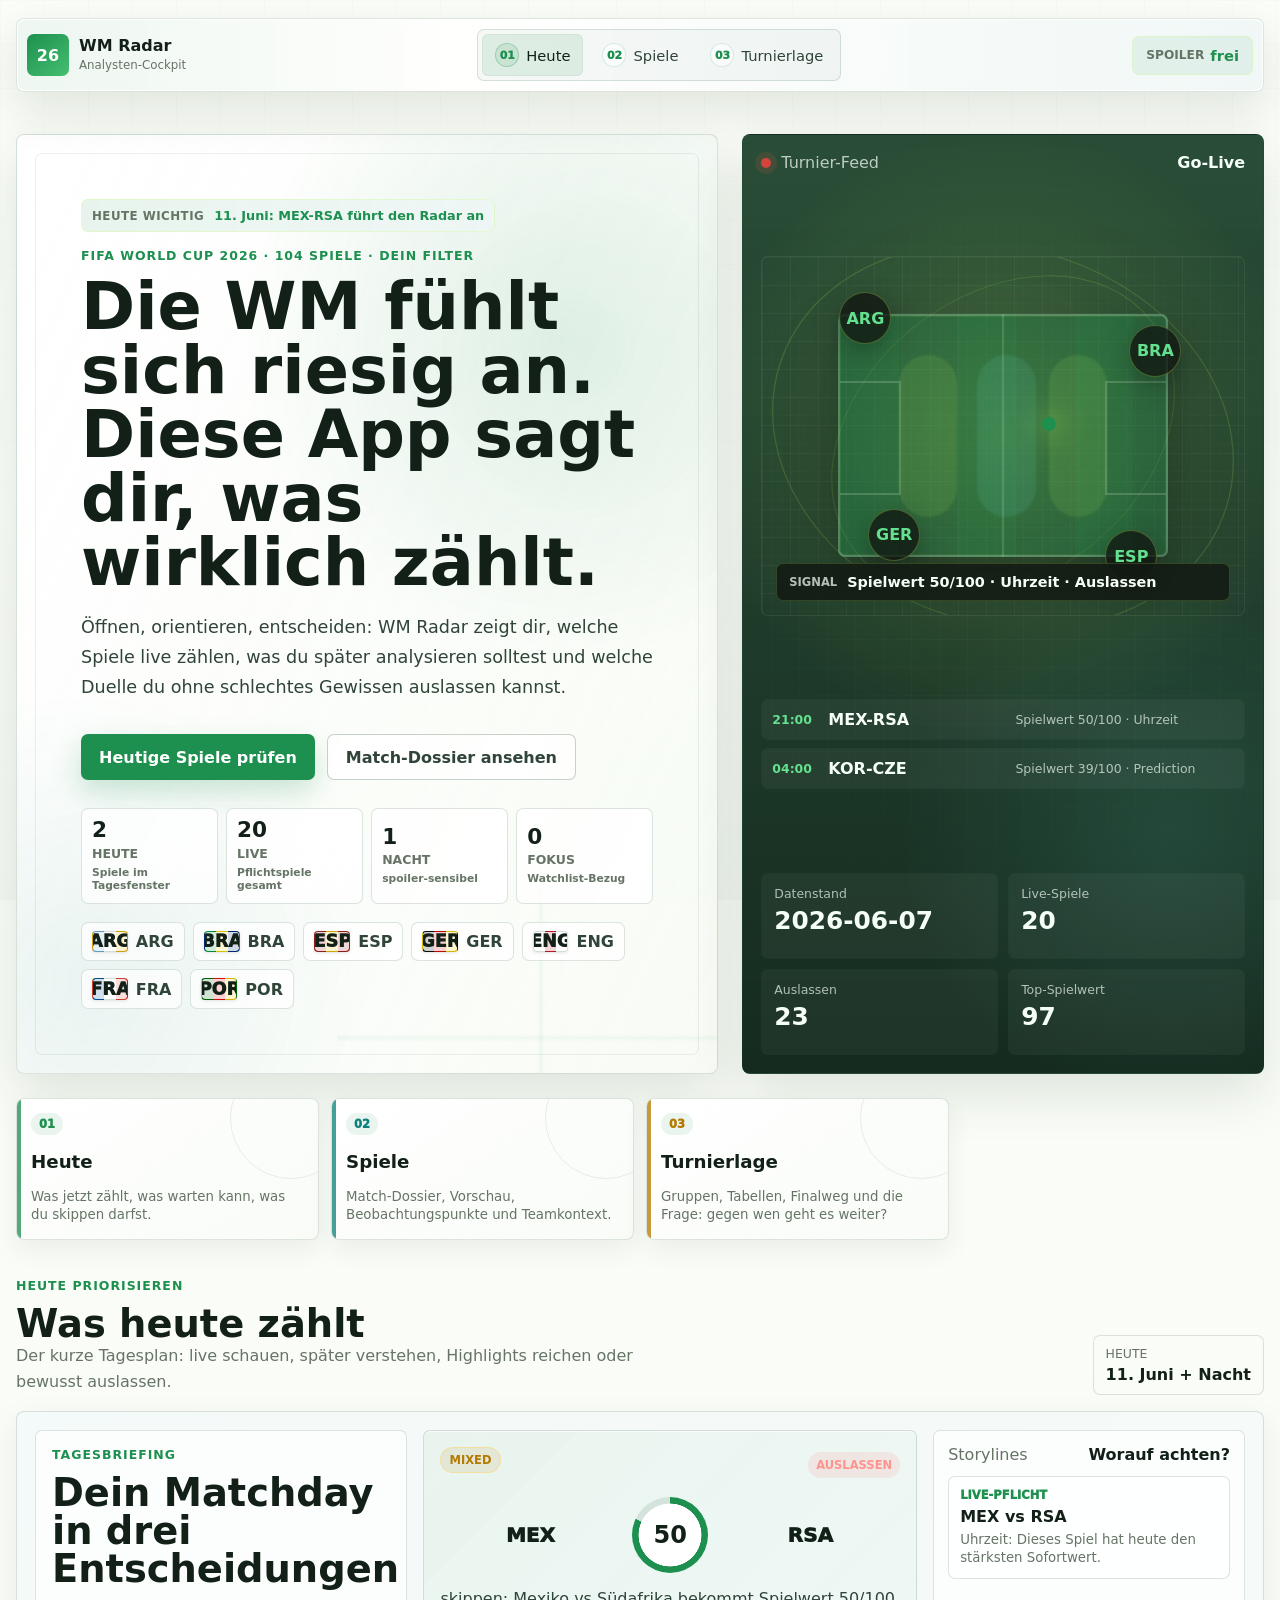
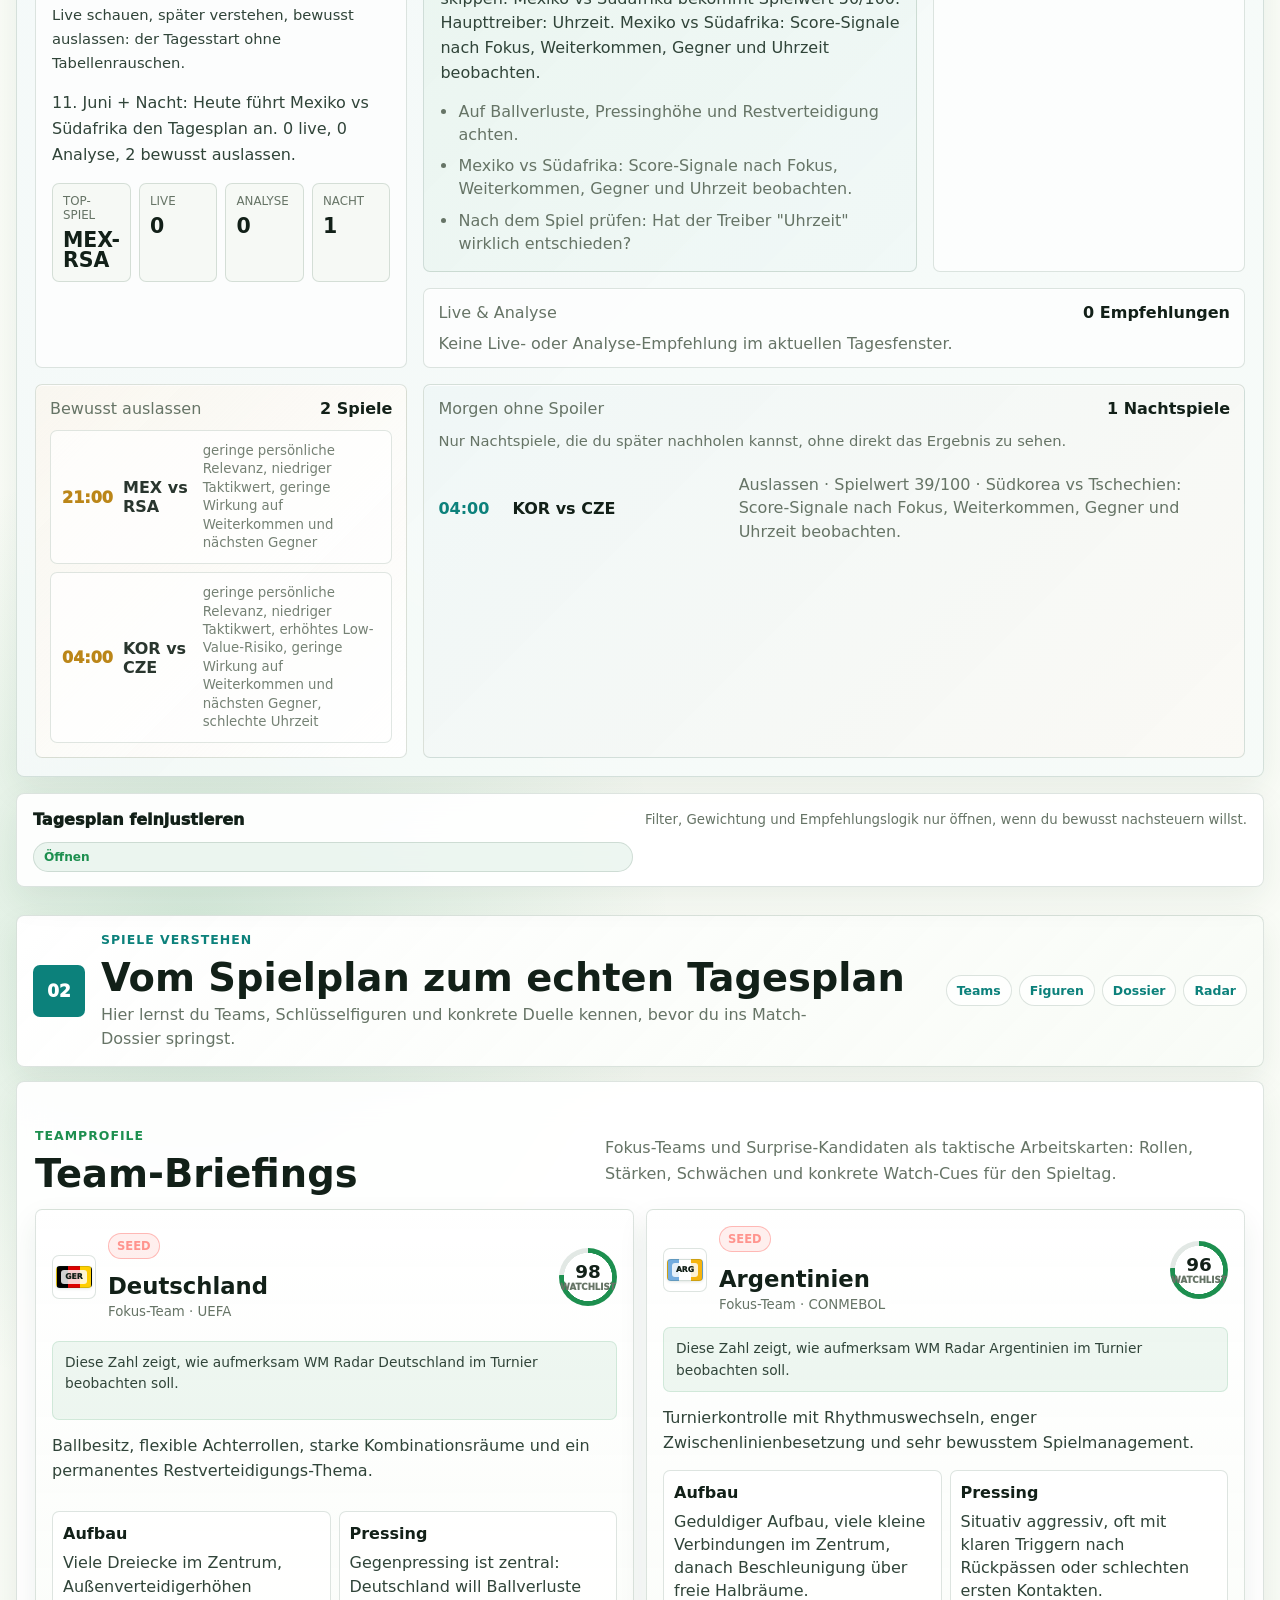
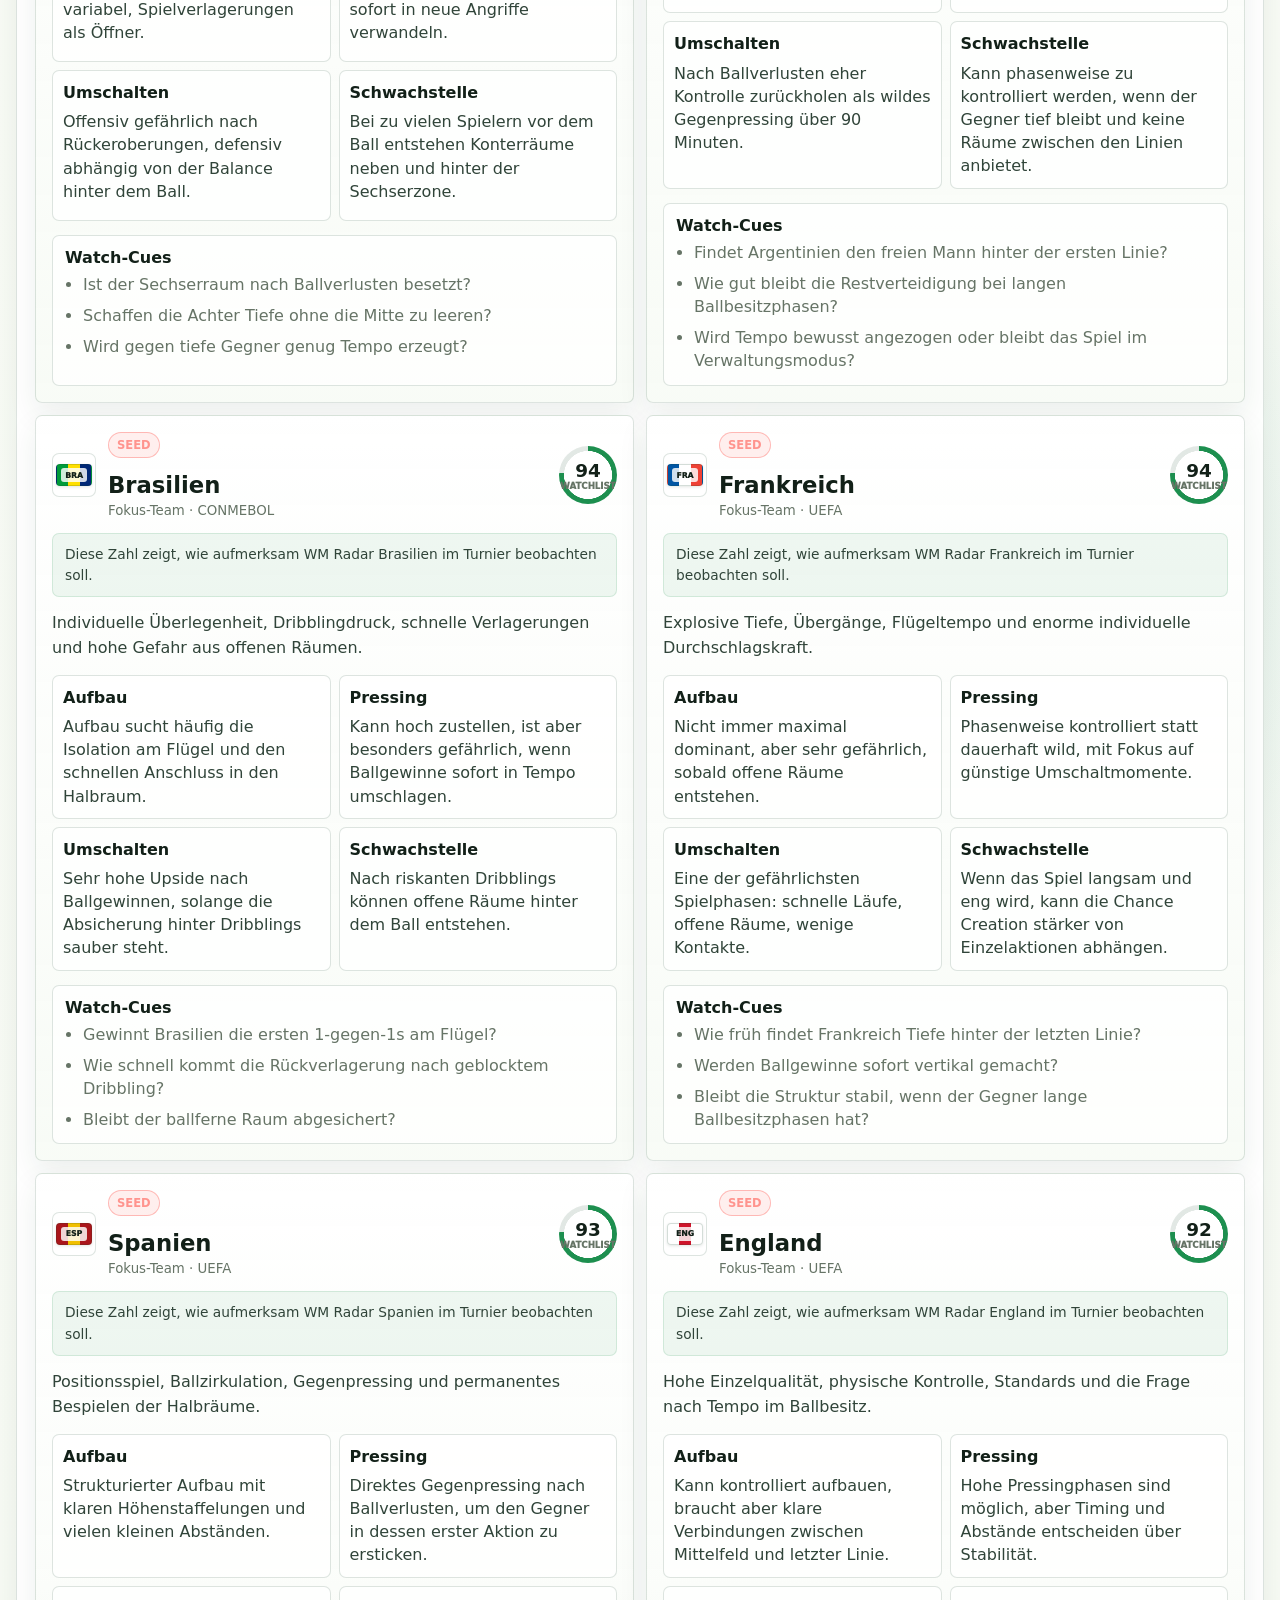
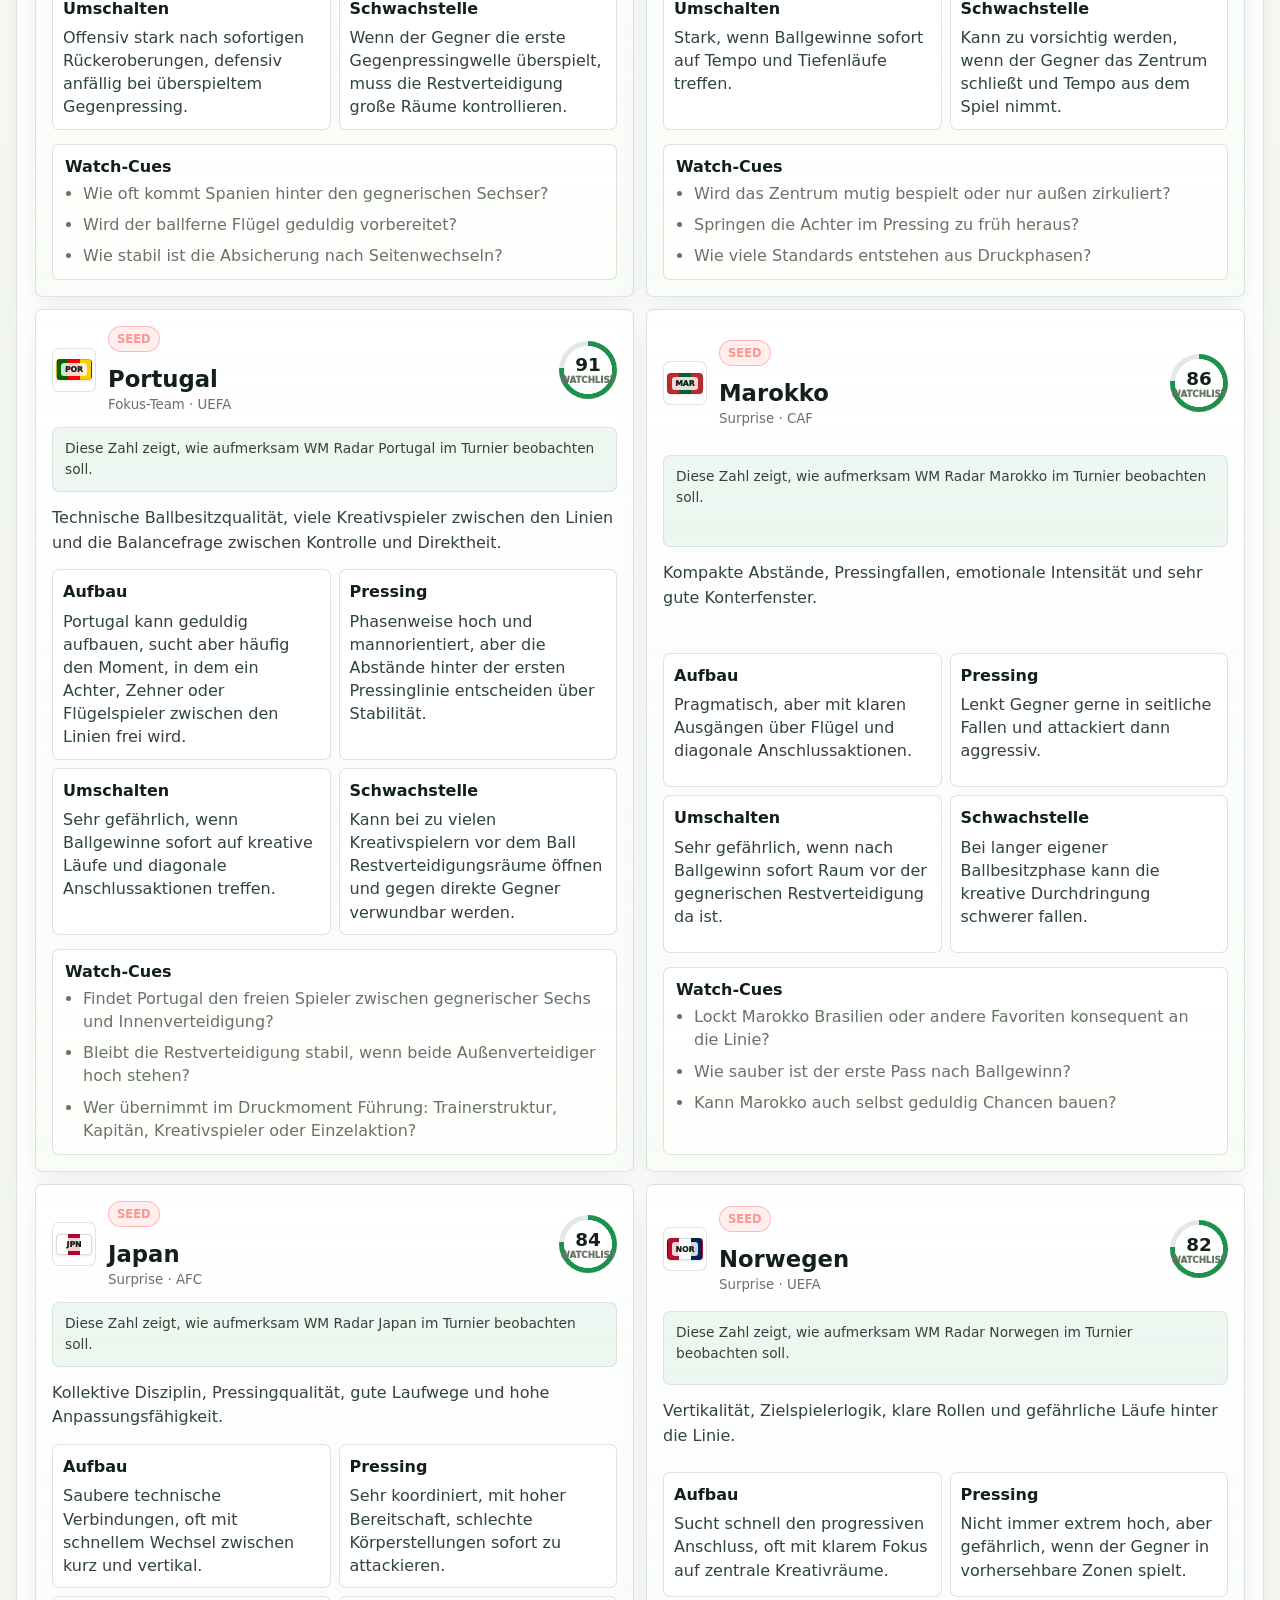
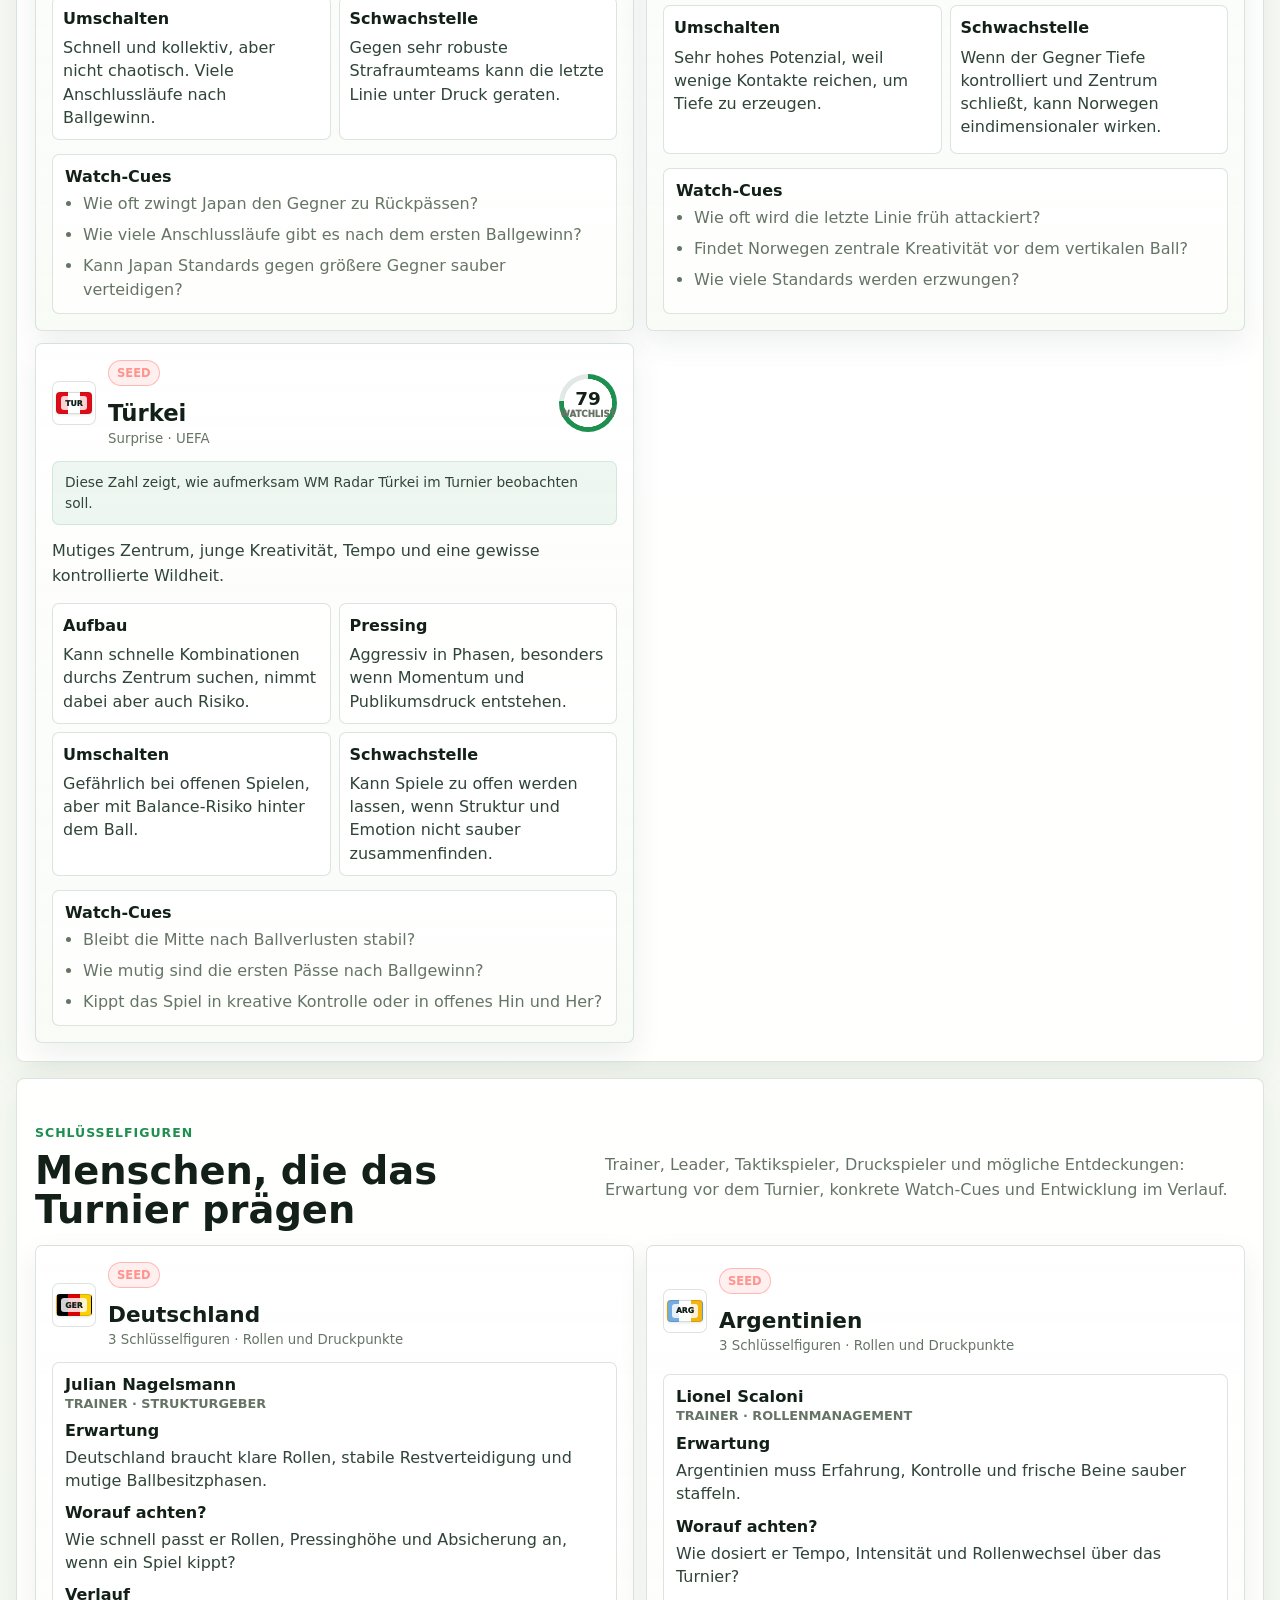
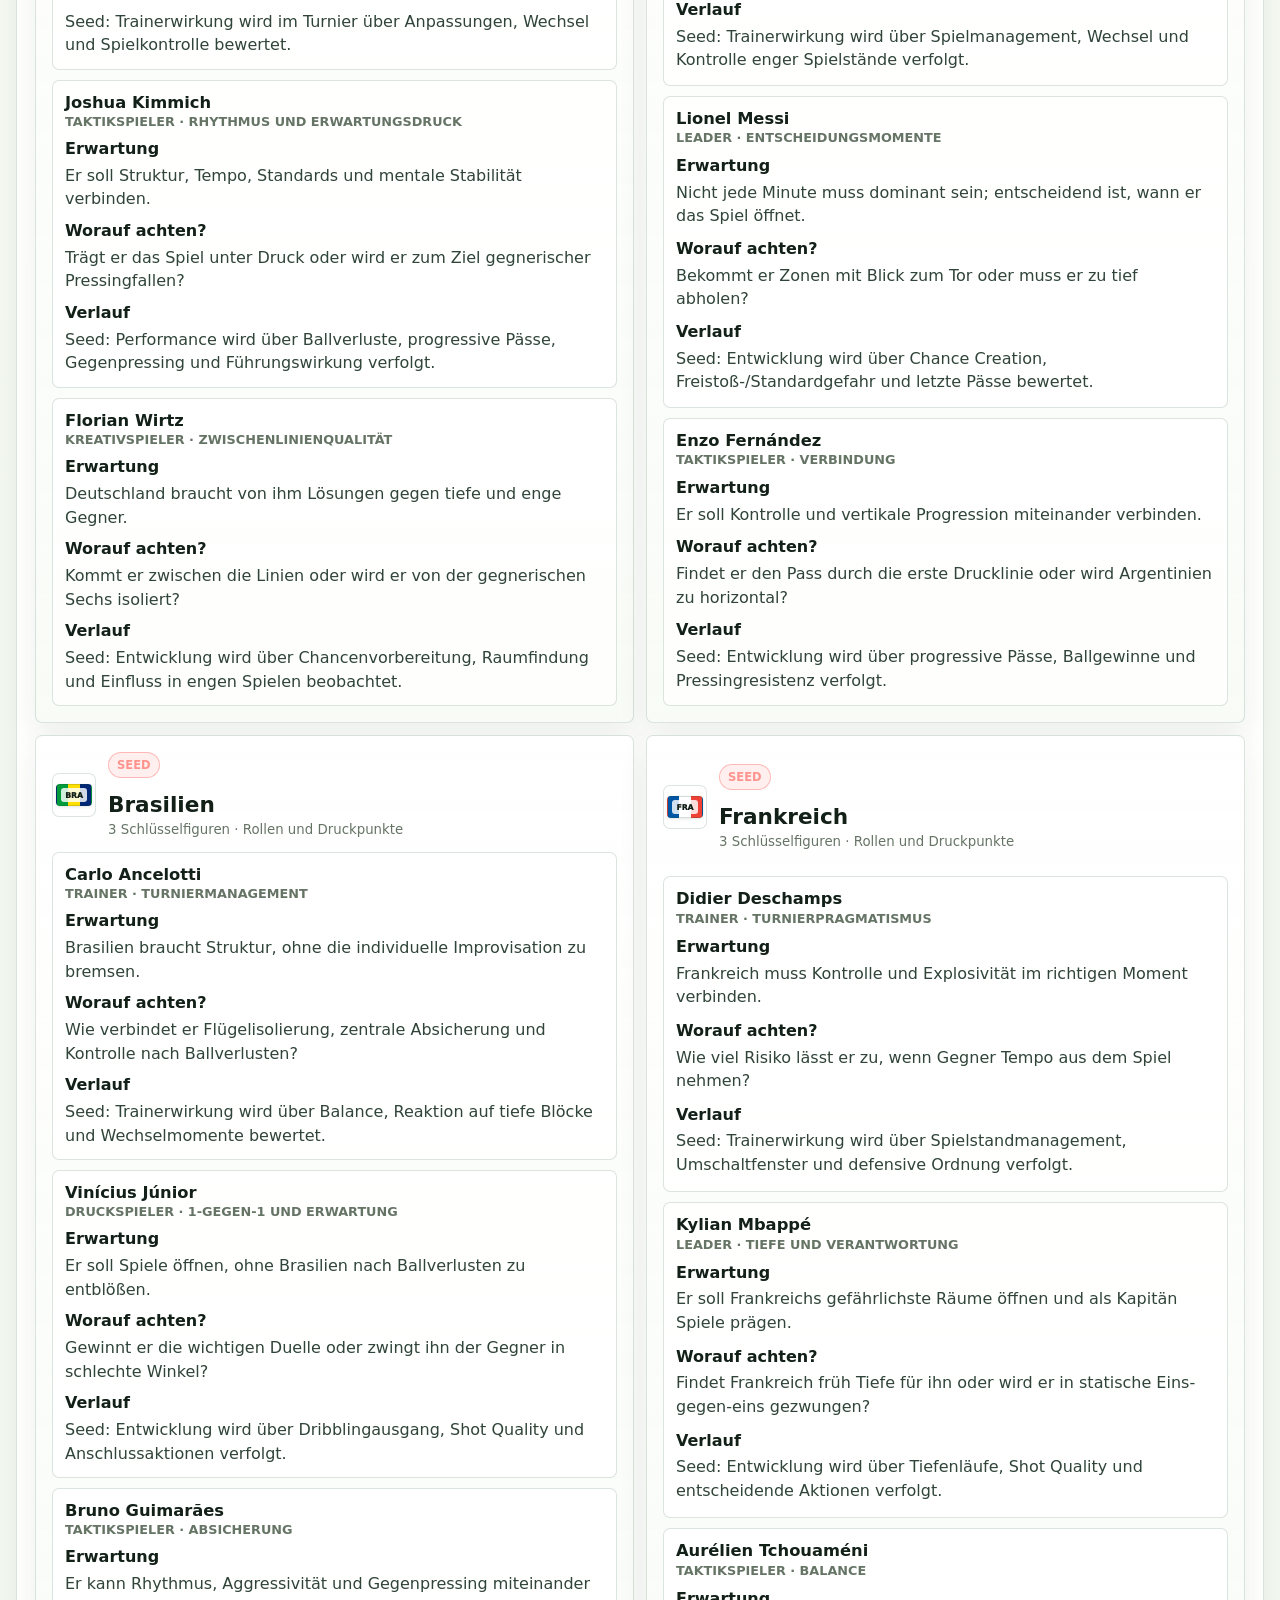
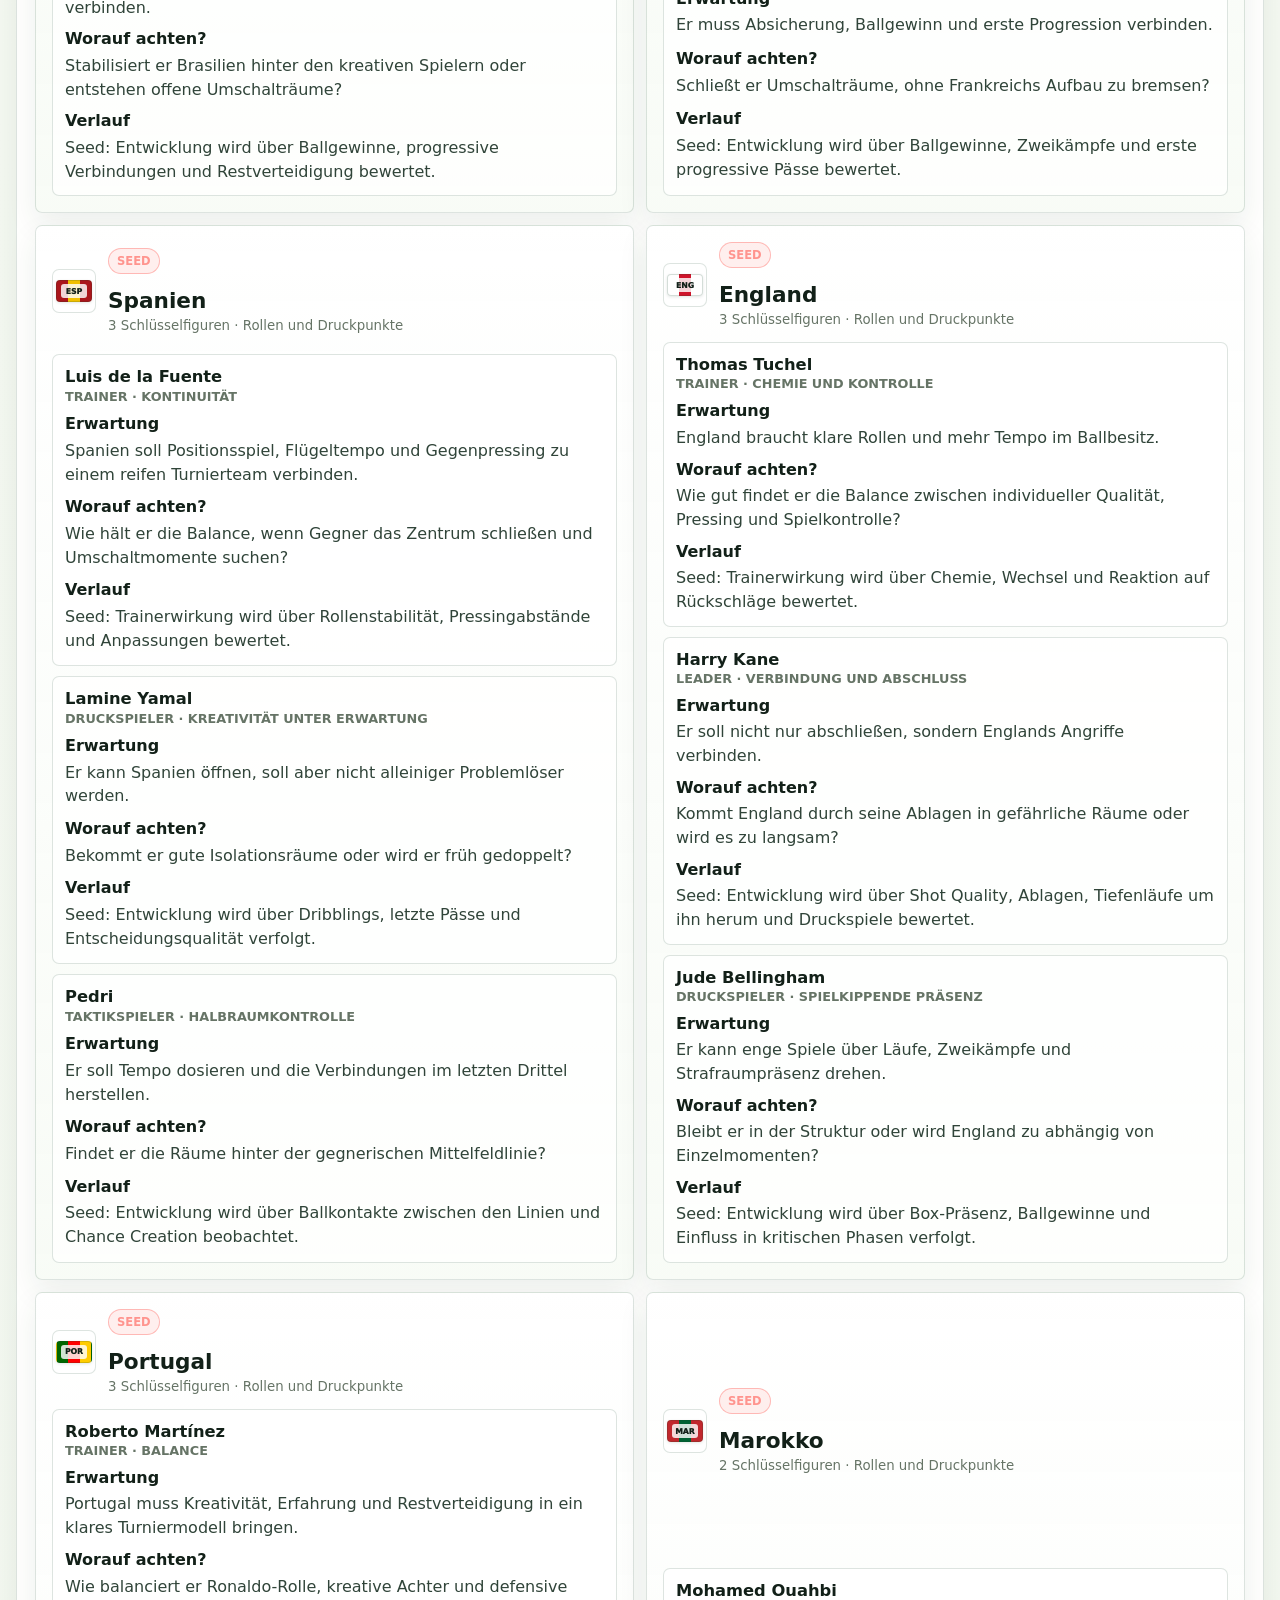
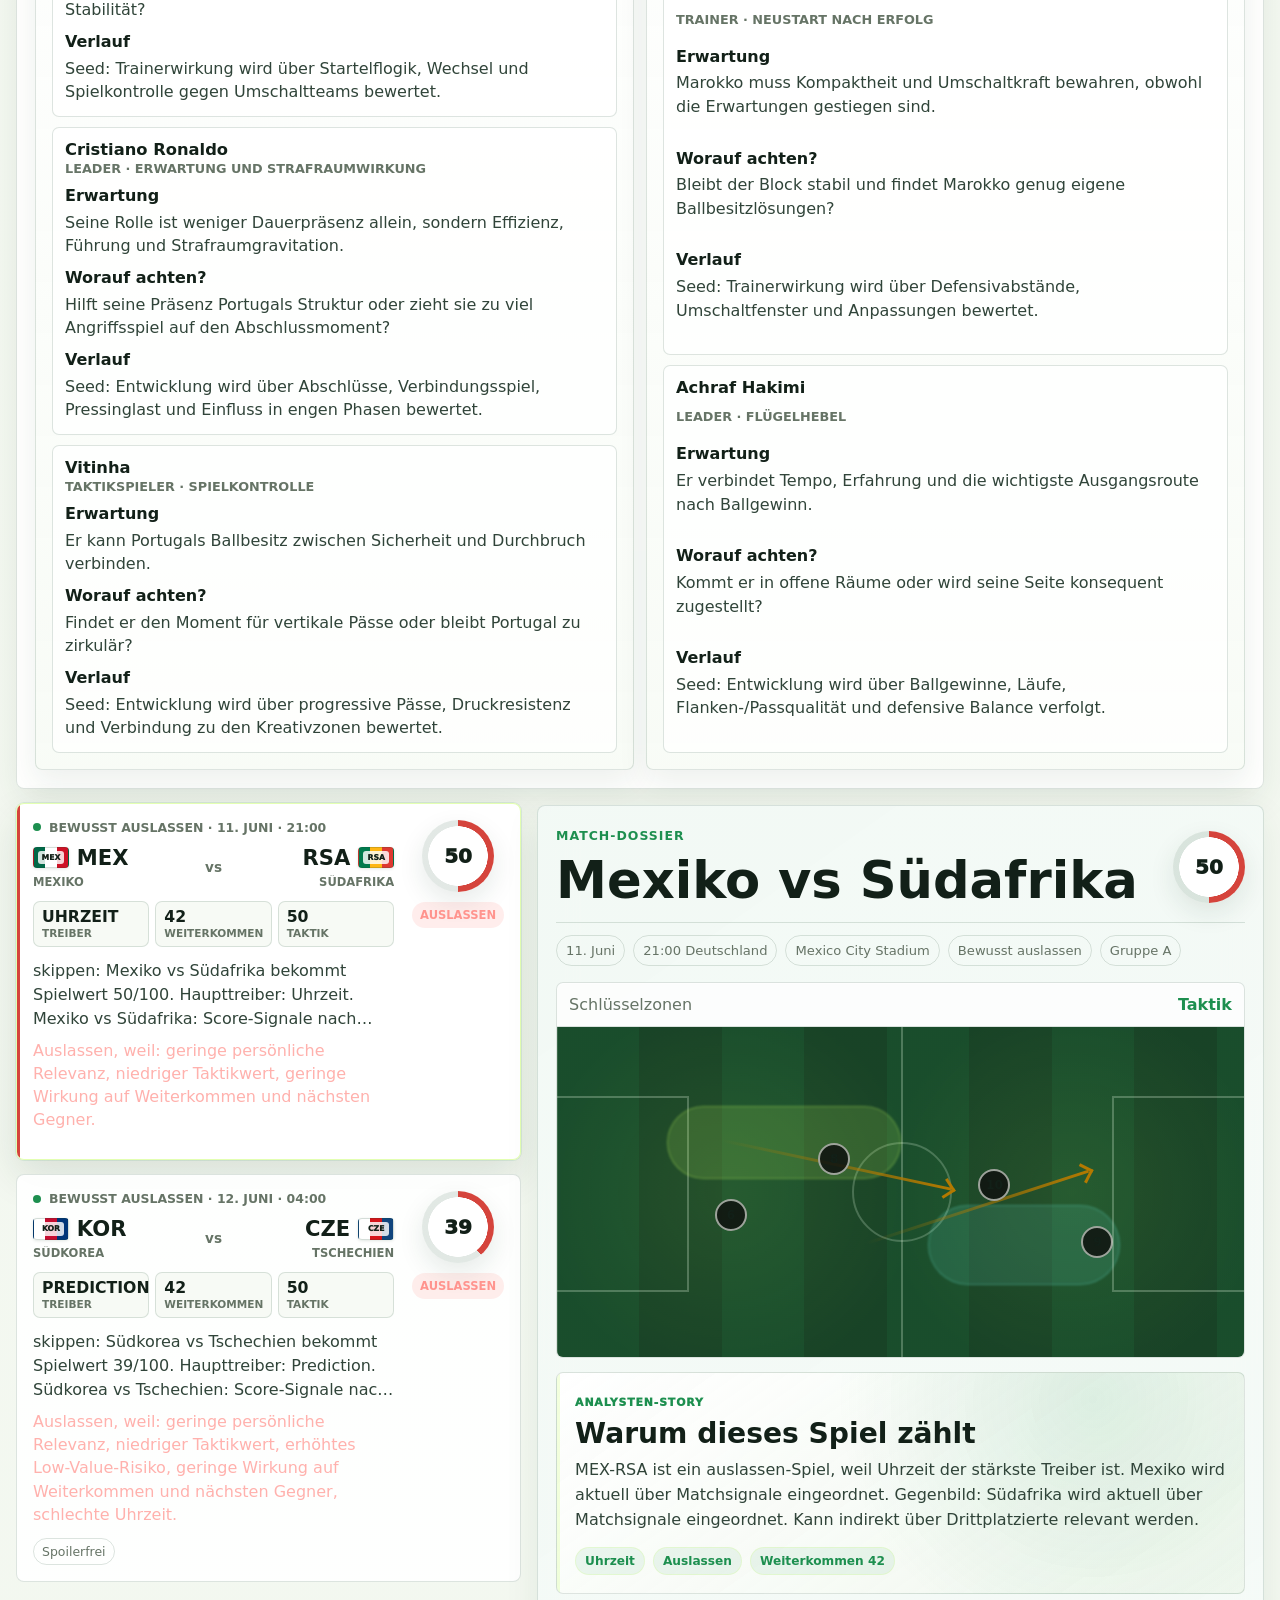
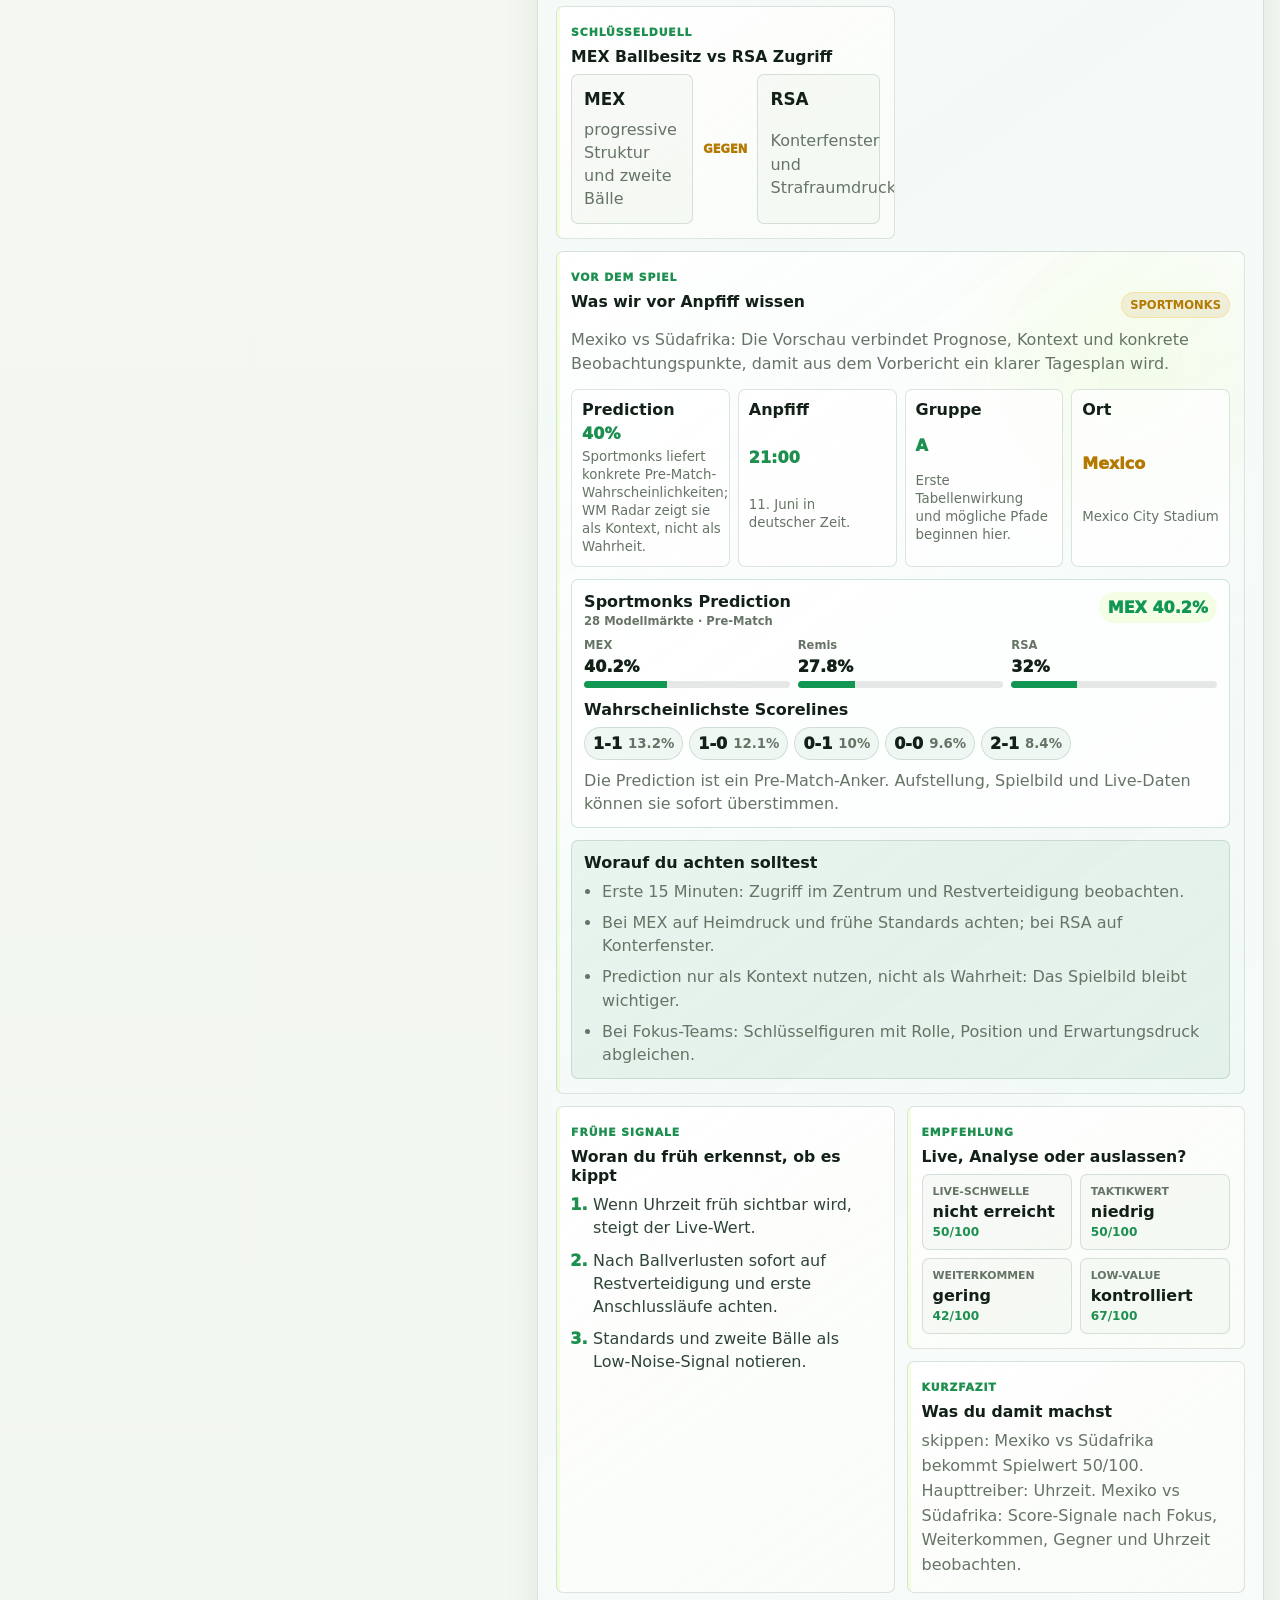
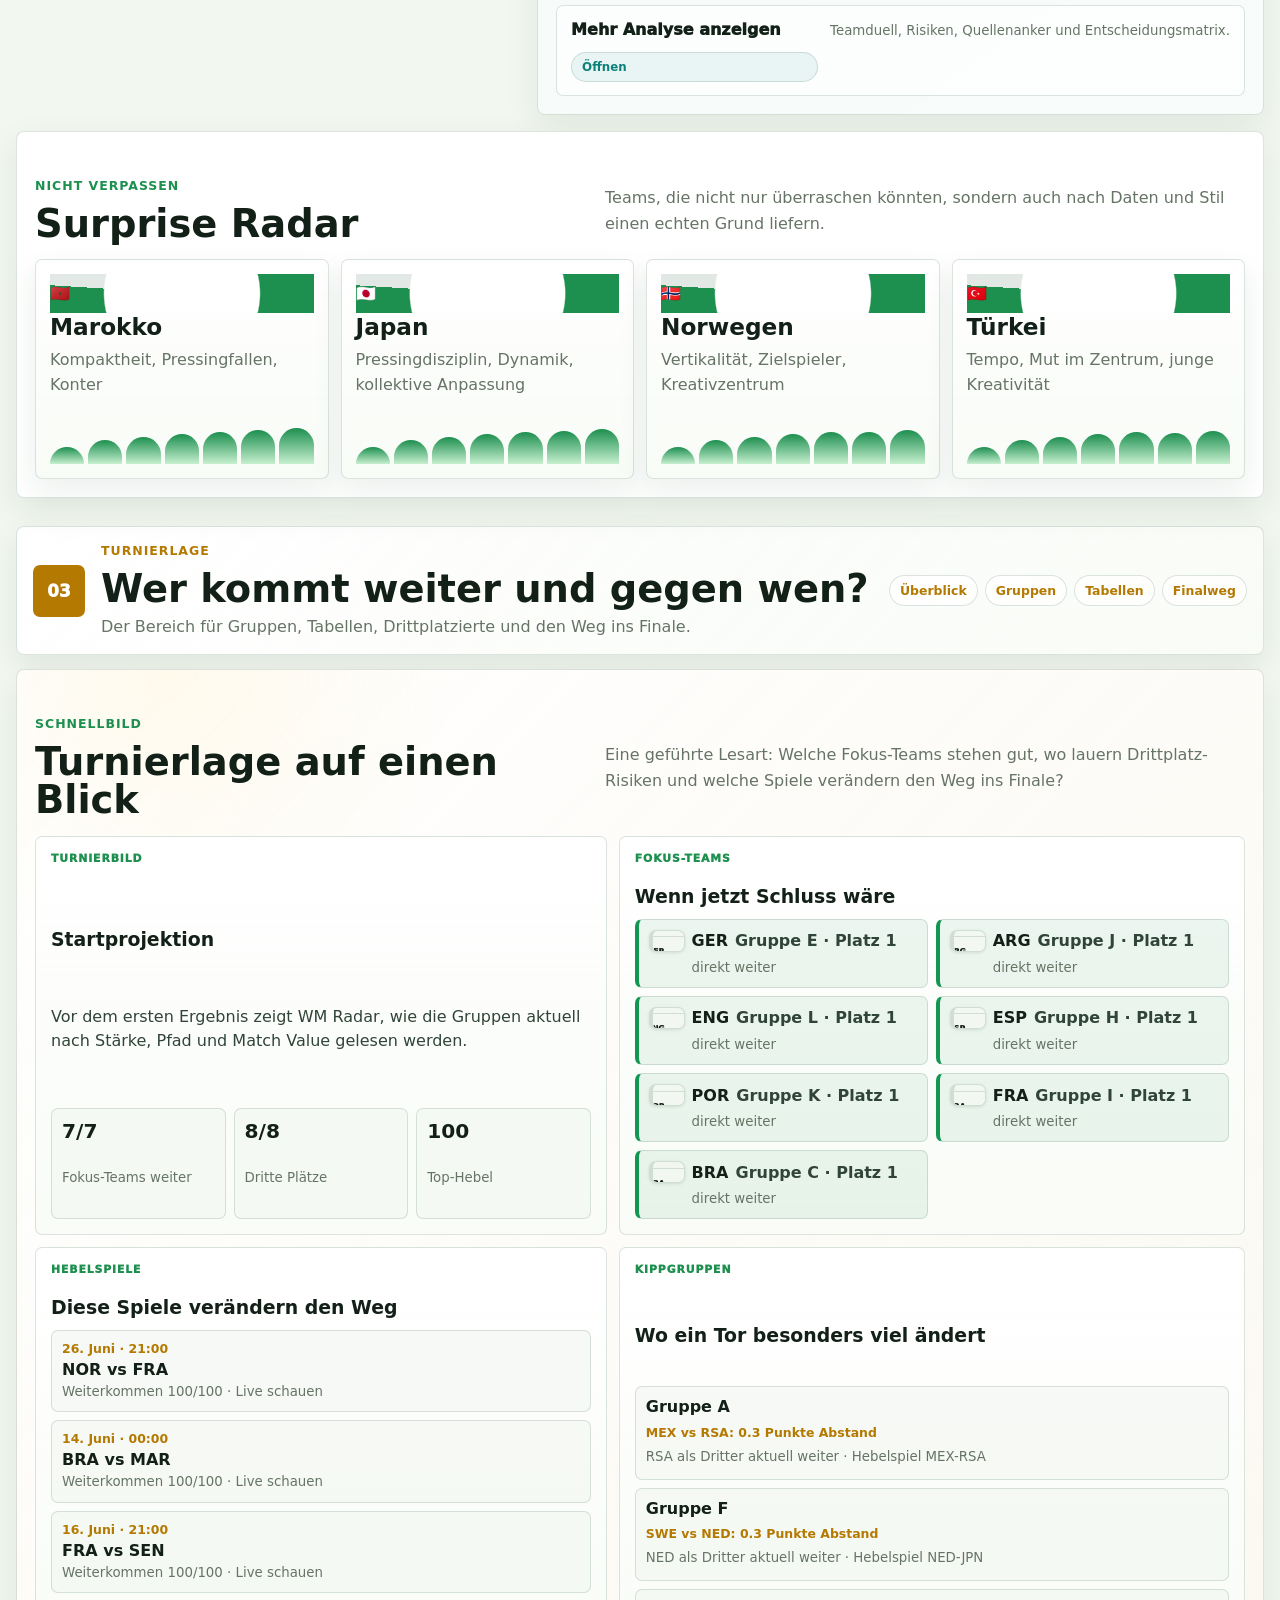
==== commit b475dbf2: "Go live for World Cup opening day" ====
--- a/index.html
+++ b/index.html
@@ -27,7 +27,6 @@
           <a href="#matches" data-zone="01">Heute</a>
           <a href="#games" data-zone="02">Spiele</a>
           <a href="#tournament" data-zone="03">Turnierlage</a>
-          <a href="#analysis" data-zone="04">Analyse</a>
         </nav>
 
         <button class="spoiler-toggle" id="spoilerToggle" type="button" aria-pressed="false">
@@ -64,7 +63,7 @@
             <div class="control-header">
               <span class="live-dot"></span>
               <span>Turnier-Feed</span>
-              <strong>Demo-Spieltag</strong>
+              <strong>Go-Live</strong>
             </div>
             <div class="match-orbit" aria-hidden="true">
               <div class="orbit-line orbit-line-a"></div>
@@ -105,11 +104,6 @@
             <strong>Turnierlage</strong>
             <small>Gruppen, Tabellen, Finalweg und die Frage: gegen wen geht es weiter?</small>
           </a>
-          <a class="orientation-card analysis" href="#analysis">
-            <span>04</span>
-            <strong>Analyse</strong>
-            <small>Datenlage, Quellenvertrauen, Feature Lab und seriöse Deutung.</small>
-          </a>
         </section>
 
         <section class="section-head" id="matches" aria-labelledby="matchesTitle">
@@ -119,8 +113,8 @@
             <p>Der kurze Tagesplan: live schauen, später verstehen, Highlights reichen oder bewusst auslassen.</p>
           </div>
           <div class="date-chip" id="activeDateChip">
-            <span>Demo</span>
-            <strong>13. Juni 2026</strong>
+            <span>Heute</span>
+            <strong>11. Juni 2026</strong>
           </div>
         </section>
 
@@ -224,9 +218,8 @@
               <h2 id="teamLabTitle">Team-Briefings</h2>
             </div>
             <p>
-              Fokus-Teams und Surprise-Kandidaten als taktische Arbeitskarten. Die sichtbare Zahl ist die
-              Watchlist-Priorität, kein Weltranking. Teamstärke, Momentum, Attraktivität, Überraschungspotenzial
-              und Datenlage werden später separat aus Providerdaten und Modelllogik berechnet.
+              Fokus-Teams und Surprise-Kandidaten als taktische Arbeitskarten: Rollen, Stärken, Schwächen und
+              konkrete Watch-Cues für den Spieltag.
             </p>
           </div>
           <div class="team-lab-grid" id="teamLabGrid"></div>
@@ -349,8 +342,7 @@
               <h2 id="standingsTitle">Tabellen & Szenarien</h2>
             </div>
             <p>
-              Bis echte Resultate vorliegen, rechnet die App eine transparente Projektion. Sobald Ergebnisse in
-              die Datenquelle kommen, kippt die Tabelle automatisch vom Modell- in den Live-Modus.
+              Tabellen, Drittplatzierte und K.o.-Wege reagieren auf die Ergebnisse, sobald sie in der App ankommen.
             </p>
           </div>
           <div class="standings-summary" id="standingsSummary"></div>
@@ -372,123 +364,6 @@
           <div class="bracket-grid" id="bracketGrid"></div>
         </section>
 
-        <section class="zone-divider analysis" id="analysis" aria-label="Bereich Analyse">
-          <span>04</span>
-          <div>
-            <p class="eyebrow">Analyse</p>
-            <h2>Aus Daten wird eine Spielgeschichte</h2>
-            <p>Hier trennt WM Radar Rohdaten, Expertenstimmen, Quellenvertrauen und echte Erkenntnis.</p>
-          </div>
-          <nav aria-label="Analyse Schnellzugriffe">
-            <a href="#featureLab">Features</a>
-            <a href="#analystDesk">Quellenfilter</a>
-            <a href="#data">Datenlage</a>
-            <a href="#sources">Quellen</a>
-          </nav>
-        </section>
-
-        <section class="data-section" id="data" aria-labelledby="dataTitle">
-          <div class="section-head compact">
-            <div>
-              <p class="eyebrow">Datenlage</p>
-              <h2 id="dataTitle">Datenlage & Transparenz</h2>
-            </div>
-            <p id="dataSnapshot">Stand wird geladen.</p>
-          </div>
-          <div class="data-grid" id="dataStatusGrid"></div>
-          <div class="provider-test-grid" id="providerTestGrid"></div>
-          <details class="transparency-drawer">
-            <summary>
-              <span>Import- und Validierungsdetails</span>
-              <small>Für Kontrolle, Fehlersuche und Quellenvertrauen. Im Turnierbetrieb bleibt das eingeklappt.</small>
-            </summary>
-            <div class="schedule-validator result-validator" id="resultValidator"></div>
-            <div class="schedule-validator" id="scheduleValidator"></div>
-          </details>
-        </section>
-
-        <section class="feature-lab-section" id="featureLab" aria-labelledby="featureLabTitle">
-          <div class="section-head compact">
-            <div>
-              <p class="eyebrow">Differenzierende Features</p>
-              <h2 id="featureLabTitle">Was WM Radar besonders macht</h2>
-            </div>
-            <p>
-              Vier Produktmodule verbinden Sportmonks-Daten mit echtem Nutzwert: Live-Szenarien, Momentum,
-              Stürmer-Effizienz und Spielvorschau.
-            </p>
-          </div>
-          <div class="feature-lab-grid" id="featureLabGrid"></div>
-        </section>
-
-        <section class="analyst-desk-section" id="analystDesk" aria-labelledby="analystDeskTitle">
-          <div class="section-head compact">
-            <div>
-              <p class="eyebrow">Seriöser Quellenfilter</p>
-              <h2 id="analystDeskTitle">Quellenfilter</h2>
-            </div>
-            <p>
-              Hier entscheidet die App, welchen Daten, Stimmen und KI-Modellen sie vertraut. Kein TV-Lärm,
-              keine Stammtischlogik: Nur Quellen mit Beleg, Szene, Datenanker oder echter Fachperspektive.
-            </p>
-          </div>
-
-          <div class="analyst-pillar-grid" id="analystPillars"></div>
-
-          <div class="source-workflow-section">
-            <div class="panel-title">
-              <span>Automatisierung</span>
-              <strong>Was läuft von selbst?</strong>
-            </div>
-            <div class="source-workflow-grid" id="sourceAutomation"></div>
-          </div>
-
-          <div class="source-workflow-section">
-            <div class="panel-title">
-              <span>Zugang zu Quellen</span>
-              <strong>SportMonks, Abo oder frei?</strong>
-            </div>
-            <div class="source-access-grid" id="sourceAccess"></div>
-          </div>
-
-          <div class="source-workflow-section">
-            <div class="panel-title">
-              <span>Analyse-Synthese</span>
-              <strong>Wie entsteht eine Spielgeschichte?</strong>
-            </div>
-            <div class="synthesis-model-grid" id="synthesisModel"></div>
-          </div>
-
-          <div class="analyst-desk-board">
-            <div>
-              <div class="panel-title">
-                <span>Taktik- und Meinungsebene</span>
-                <strong>Trust sortiert</strong>
-              </div>
-              <div class="voice-stack" id="analystVoices"></div>
-            </div>
-            <div>
-              <div class="panel-title">
-                <span>Quellenregeln</span>
-                <strong>Noise Filter</strong>
-              </div>
-              <div class="rule-stack" id="sourceRules"></div>
-              <div class="ai-model-card" id="aiModelCard"></div>
-            </div>
-          </div>
-        </section>
-
-        <section class="sources-section" id="sources" aria-labelledby="sourcesTitle">
-          <div>
-            <p class="eyebrow">Qualitätsfilter</p>
-            <h2 id="sourcesTitle">Analysten- und Datenquellen</h2>
-            <p>
-              Meinungen werden nicht gleich behandelt. Die App trennt Datenanbieter, Taktikautoren, Ex-Profis mit
-              Substanz und reinen TV-Lärm.
-            </p>
-          </div>
-          <div class="source-stack" id="sourceStack"></div>
-        </section>
       </main>
     </div>
 
--- a/styles.css
+++ b/styles.css
@@ -2832,7 +2832,7 @@
 
 .scout-signal-grid {
   display: grid;
-  grid-template-columns: repeat(5, minmax(0, 1fr));
+  grid-template-columns: repeat(4, minmax(0, 1fr));
   gap: 8px;
   margin-top: 12px;
   position: relative;
@@ -2886,6 +2886,119 @@
   display: block;
   margin-bottom: 8px;
   color: var(--text);
+}
+
+.prediction-panel {
+  margin-top: 12px;
+  padding: 12px;
+  border: 1px solid rgba(29, 143, 79, 0.22);
+  border-radius: 7px;
+  background: rgba(255, 255, 255, 0.78);
+  position: relative;
+  z-index: 1;
+}
+
+.prediction-panel-head {
+  display: flex;
+  align-items: start;
+  justify-content: space-between;
+  gap: 12px;
+  margin-bottom: 10px;
+}
+
+.prediction-panel-head div {
+  display: grid;
+  gap: 3px;
+}
+
+.prediction-panel-head strong,
+.prediction-scorelines > strong {
+  color: var(--text);
+}
+
+.prediction-panel-head small {
+  color: var(--muted);
+  font-size: 0.72rem;
+  font-weight: 850;
+}
+
+.prediction-panel-head span {
+  white-space: nowrap;
+  padding: 6px 9px;
+  border-radius: 999px;
+  background: rgba(196, 255, 95, 0.16);
+  color: var(--green);
+  font-weight: 950;
+}
+
+.prediction-outcome-grid {
+  display: grid;
+  grid-template-columns: repeat(3, minmax(0, 1fr));
+  gap: 8px;
+}
+
+.prediction-outcome-grid span {
+  display: grid;
+  gap: 5px;
+  min-width: 0;
+}
+
+.prediction-outcome-grid strong {
+  color: var(--muted);
+  font-size: 0.72rem;
+}
+
+.prediction-outcome-grid em {
+  color: var(--text);
+  font-style: normal;
+  font-weight: 950;
+}
+
+.prediction-outcome-grid i {
+  display: block;
+  height: 7px;
+  border-radius: 999px;
+  background:
+    linear-gradient(90deg, var(--green) calc(var(--prediction) * 1%), rgba(15, 31, 24, 0.1) 0);
+}
+
+.prediction-scorelines {
+  display: grid;
+  gap: 8px;
+  margin-top: 12px;
+}
+
+.prediction-scorelines div {
+  display: flex;
+  flex-wrap: wrap;
+  gap: 6px;
+}
+
+.prediction-scorelines span {
+  display: inline-flex;
+  align-items: center;
+  gap: 6px;
+  padding: 6px 8px;
+  border: 1px solid var(--line);
+  border-radius: 999px;
+  background: rgba(29, 143, 79, 0.06);
+}
+
+.prediction-scorelines em {
+  color: var(--text);
+  font-style: normal;
+  font-weight: 950;
+}
+
+.prediction-scorelines small {
+  color: var(--muted);
+  font-weight: 850;
+}
+
+.prediction-panel p {
+  margin: 10px 0 0;
+  color: var(--muted);
+  line-height: 1.4;
 }
 
 .transparency-drawer summary {
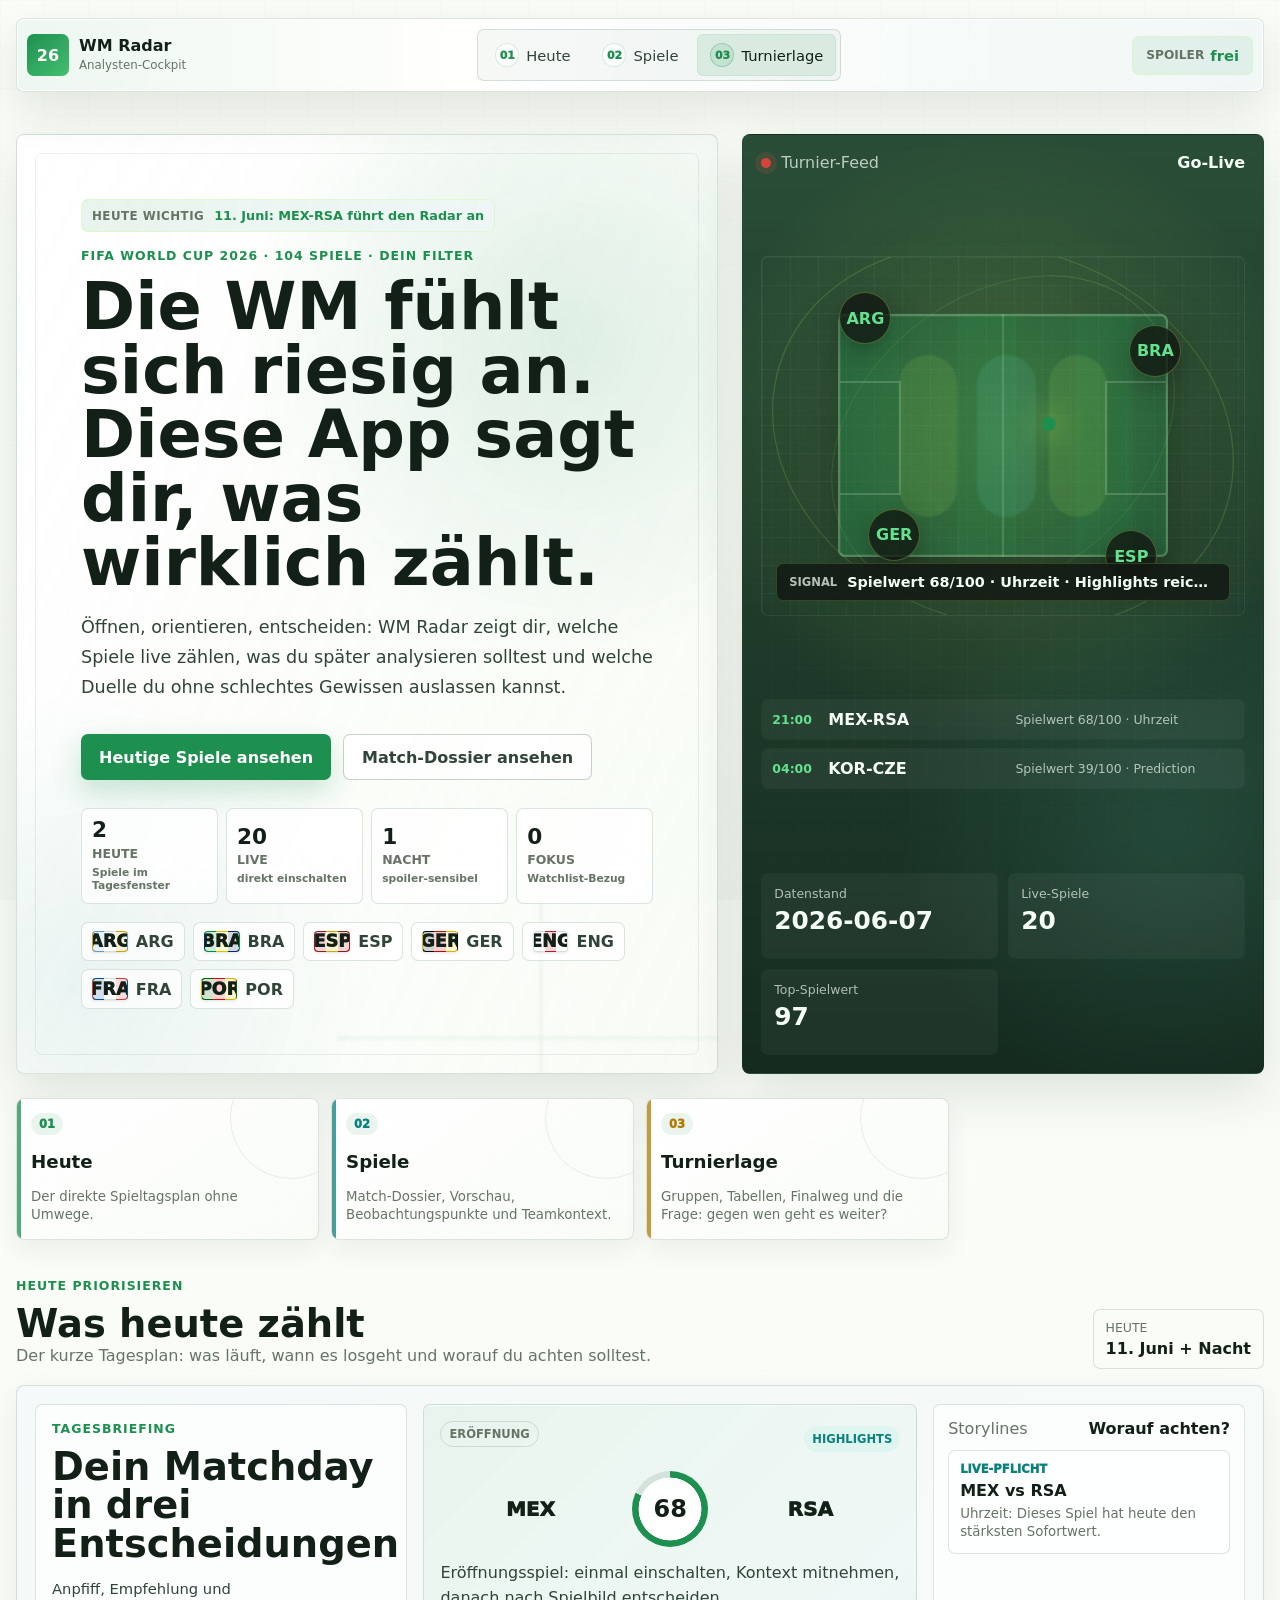
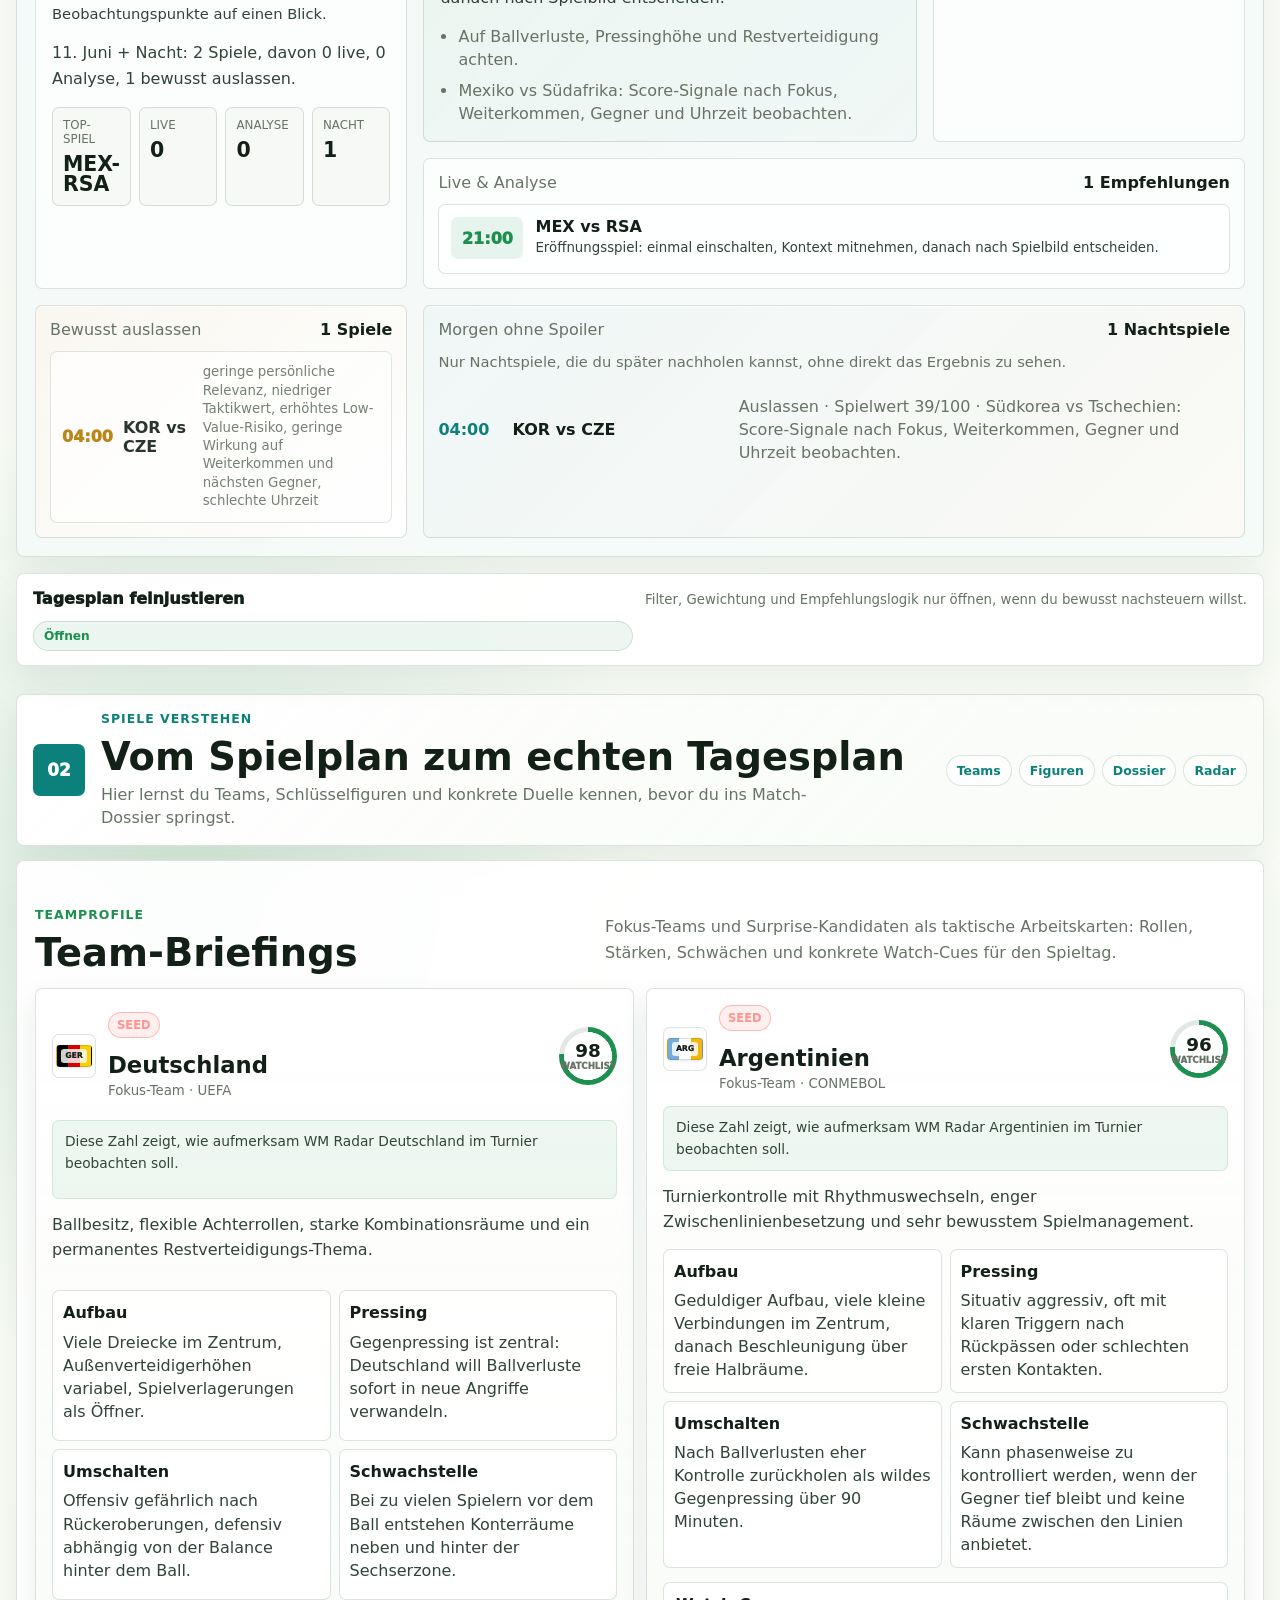
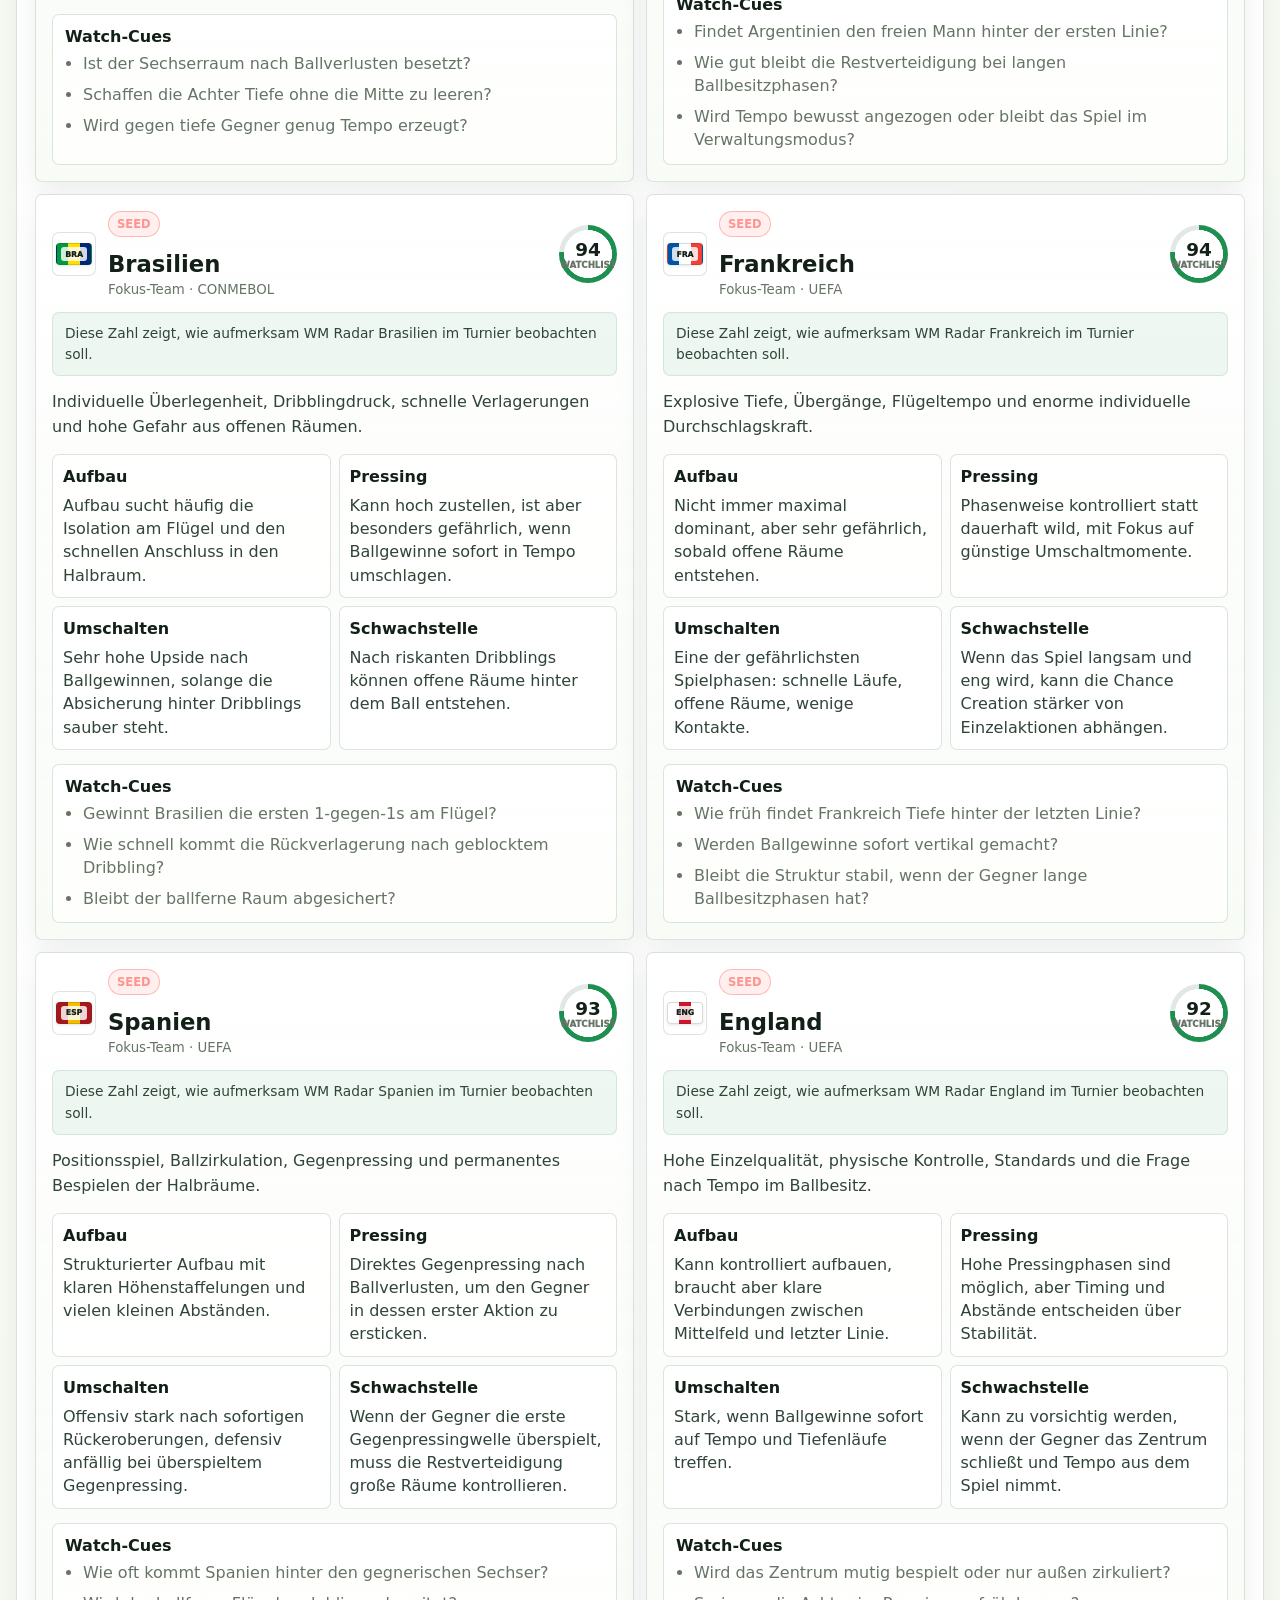
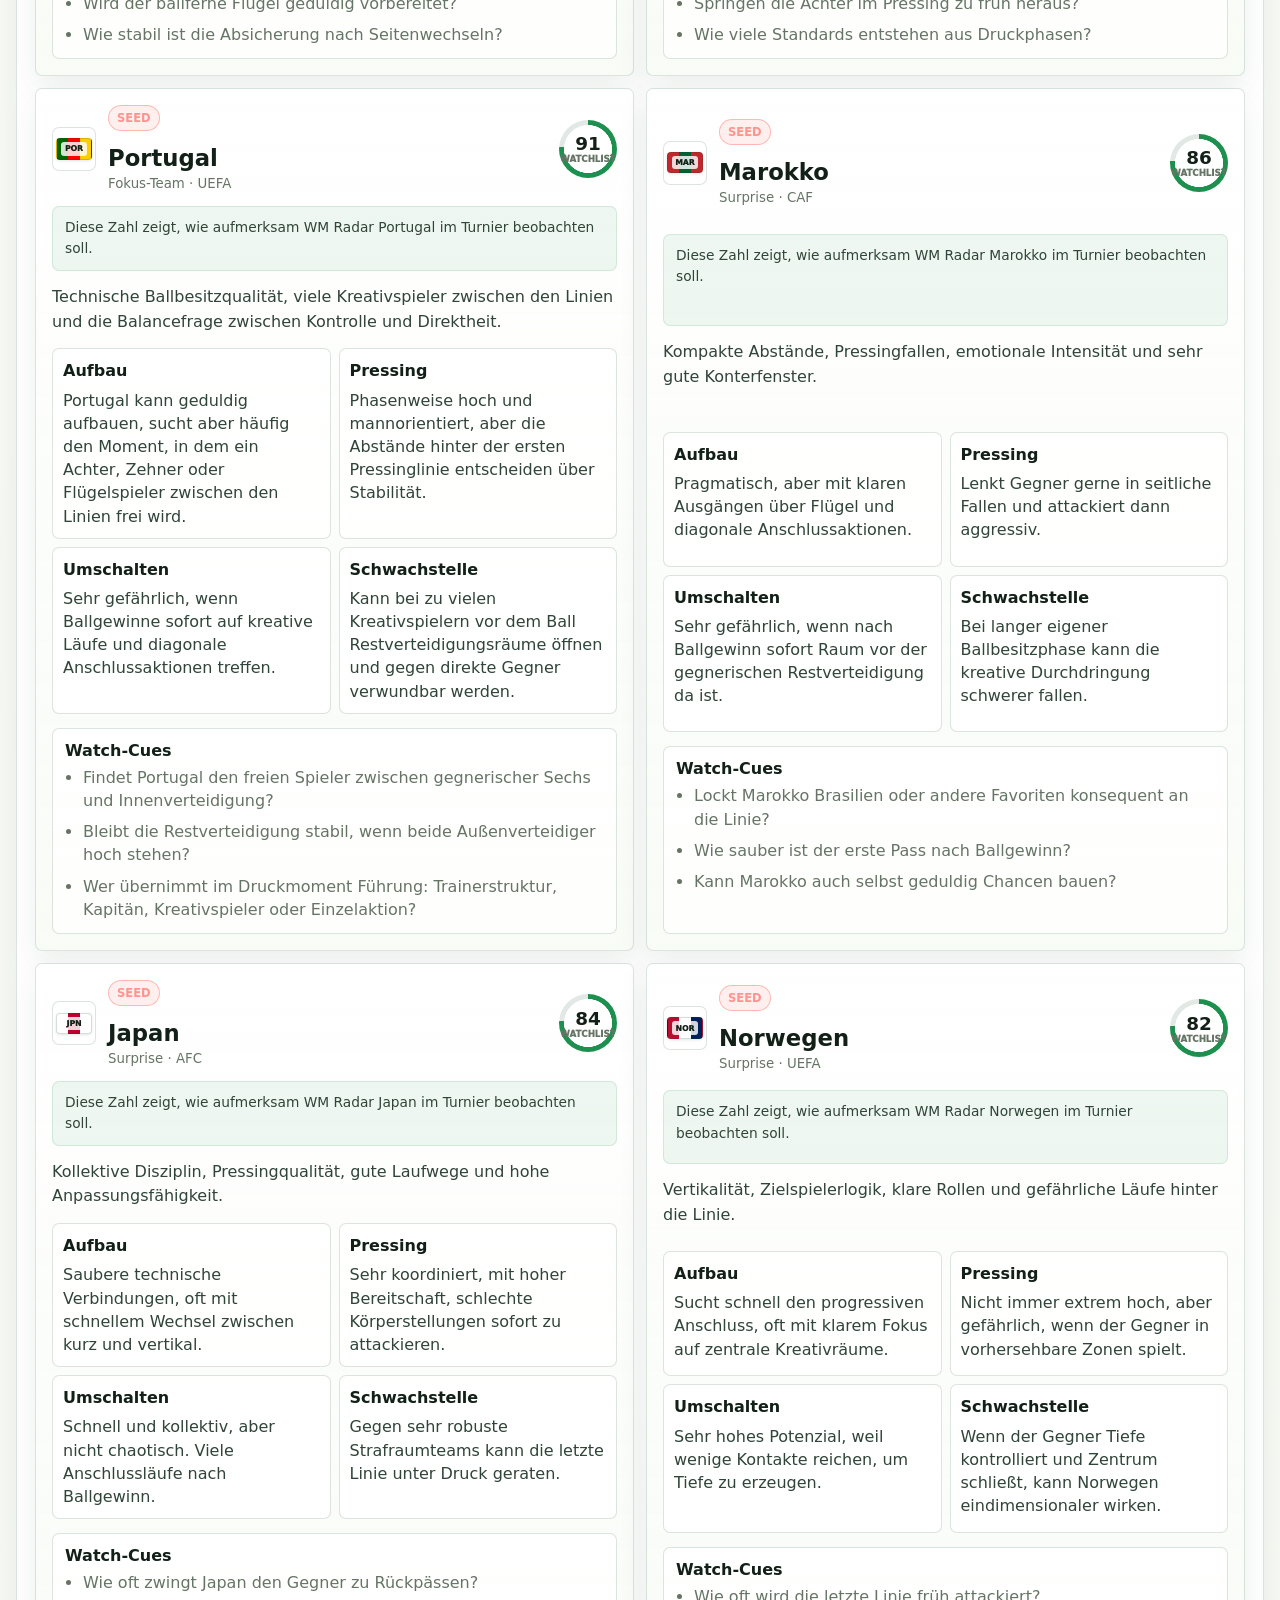
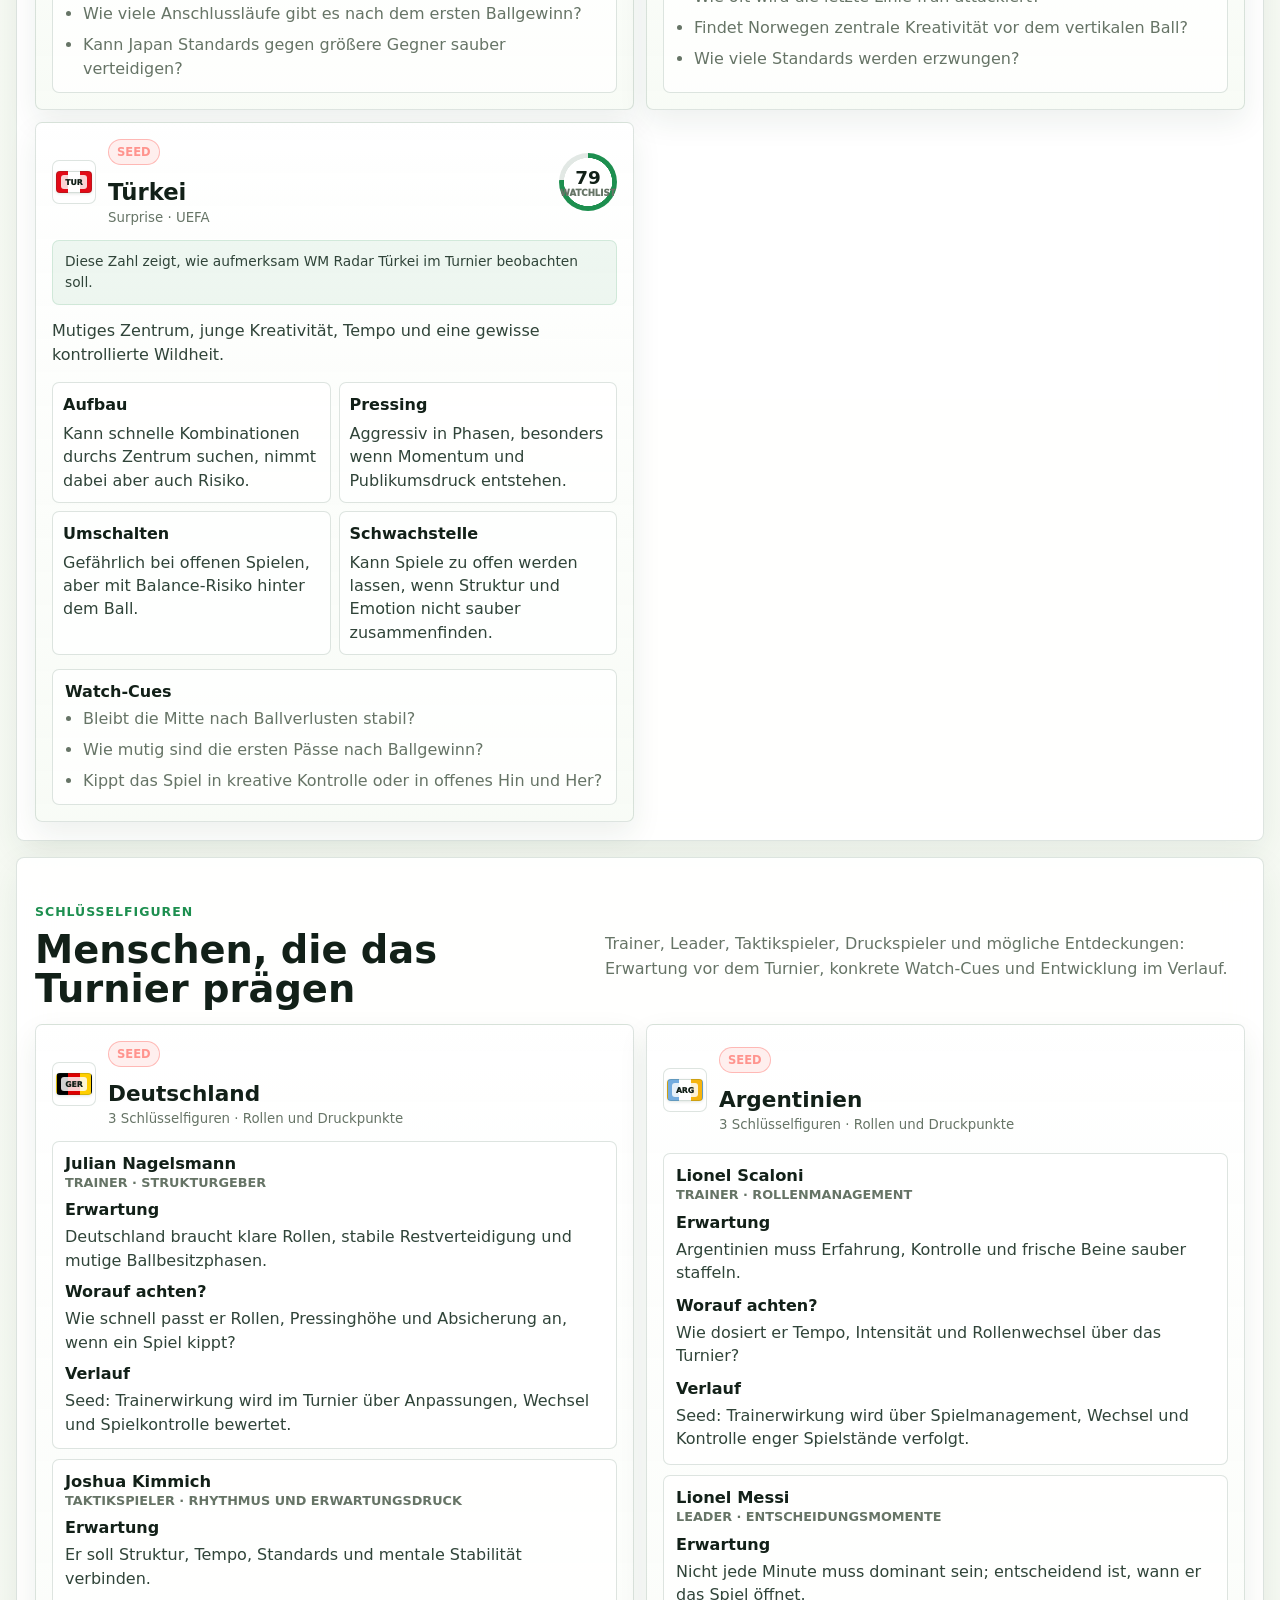
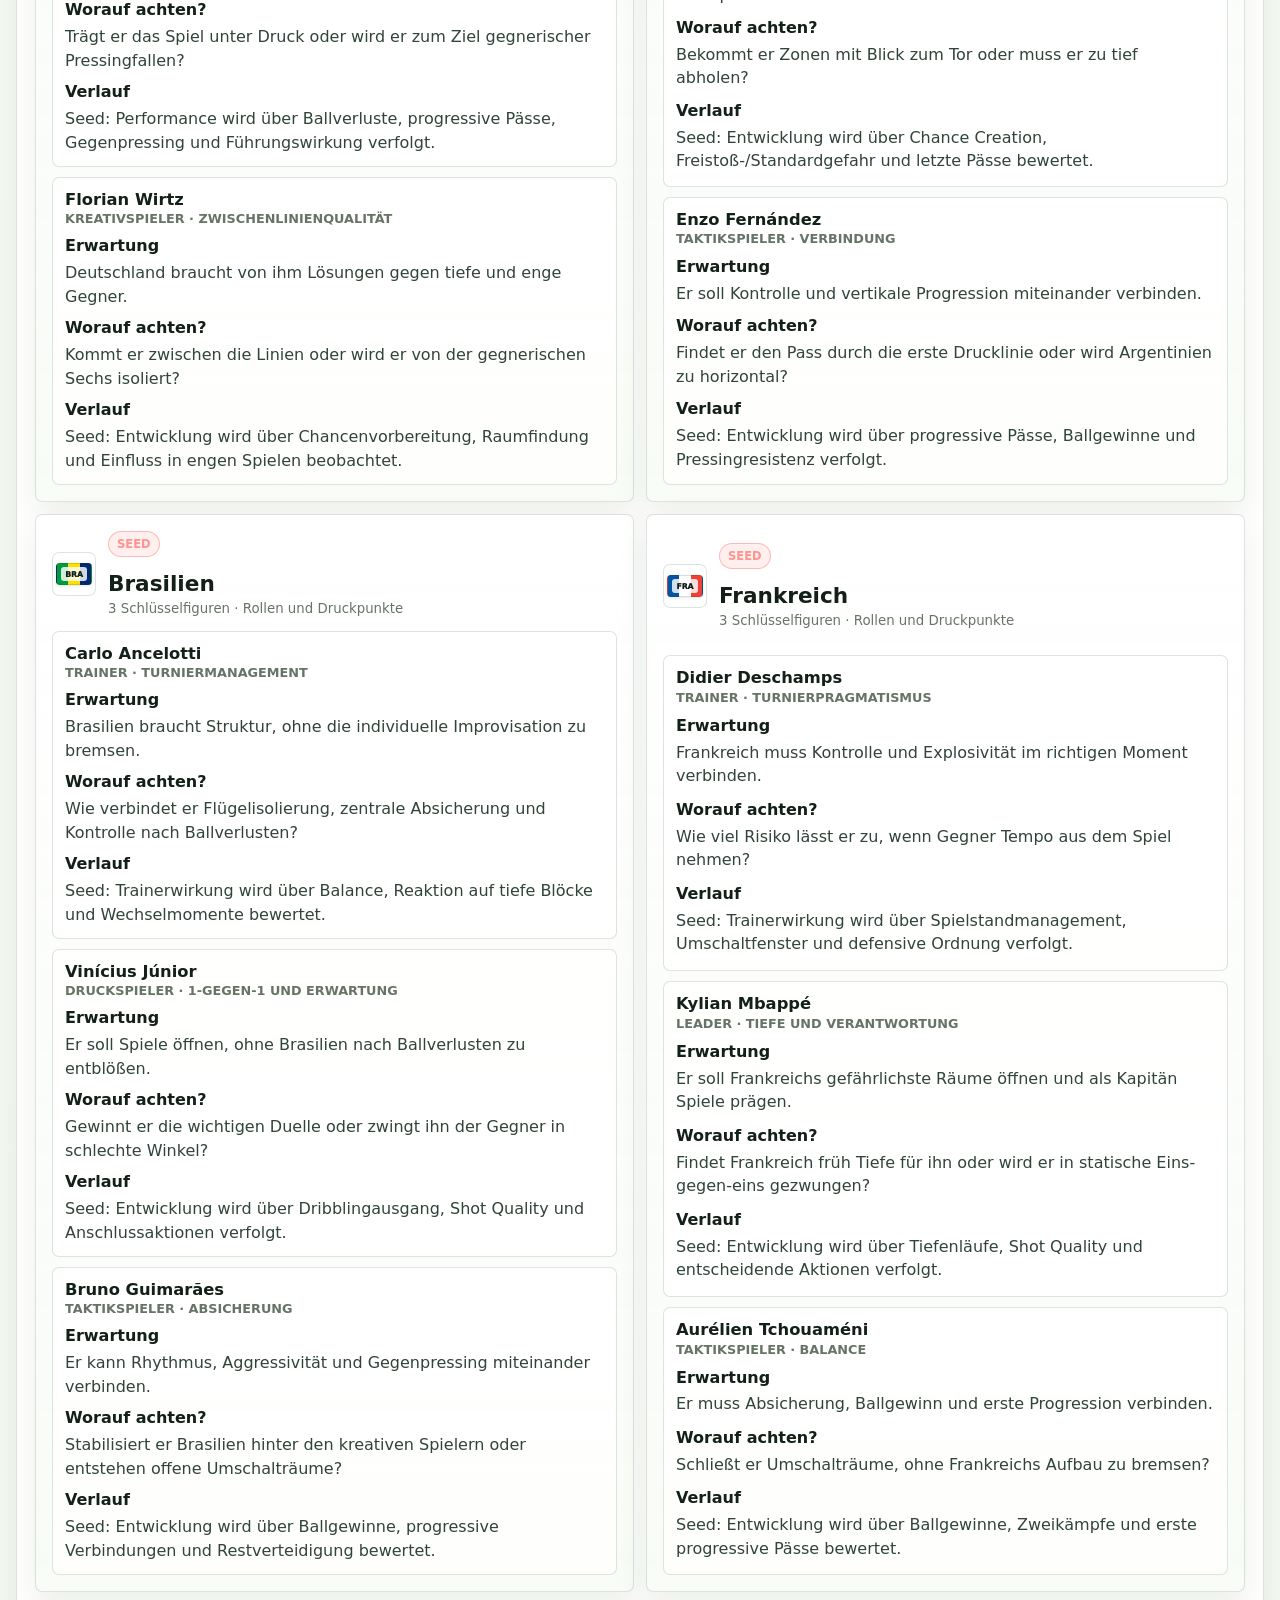
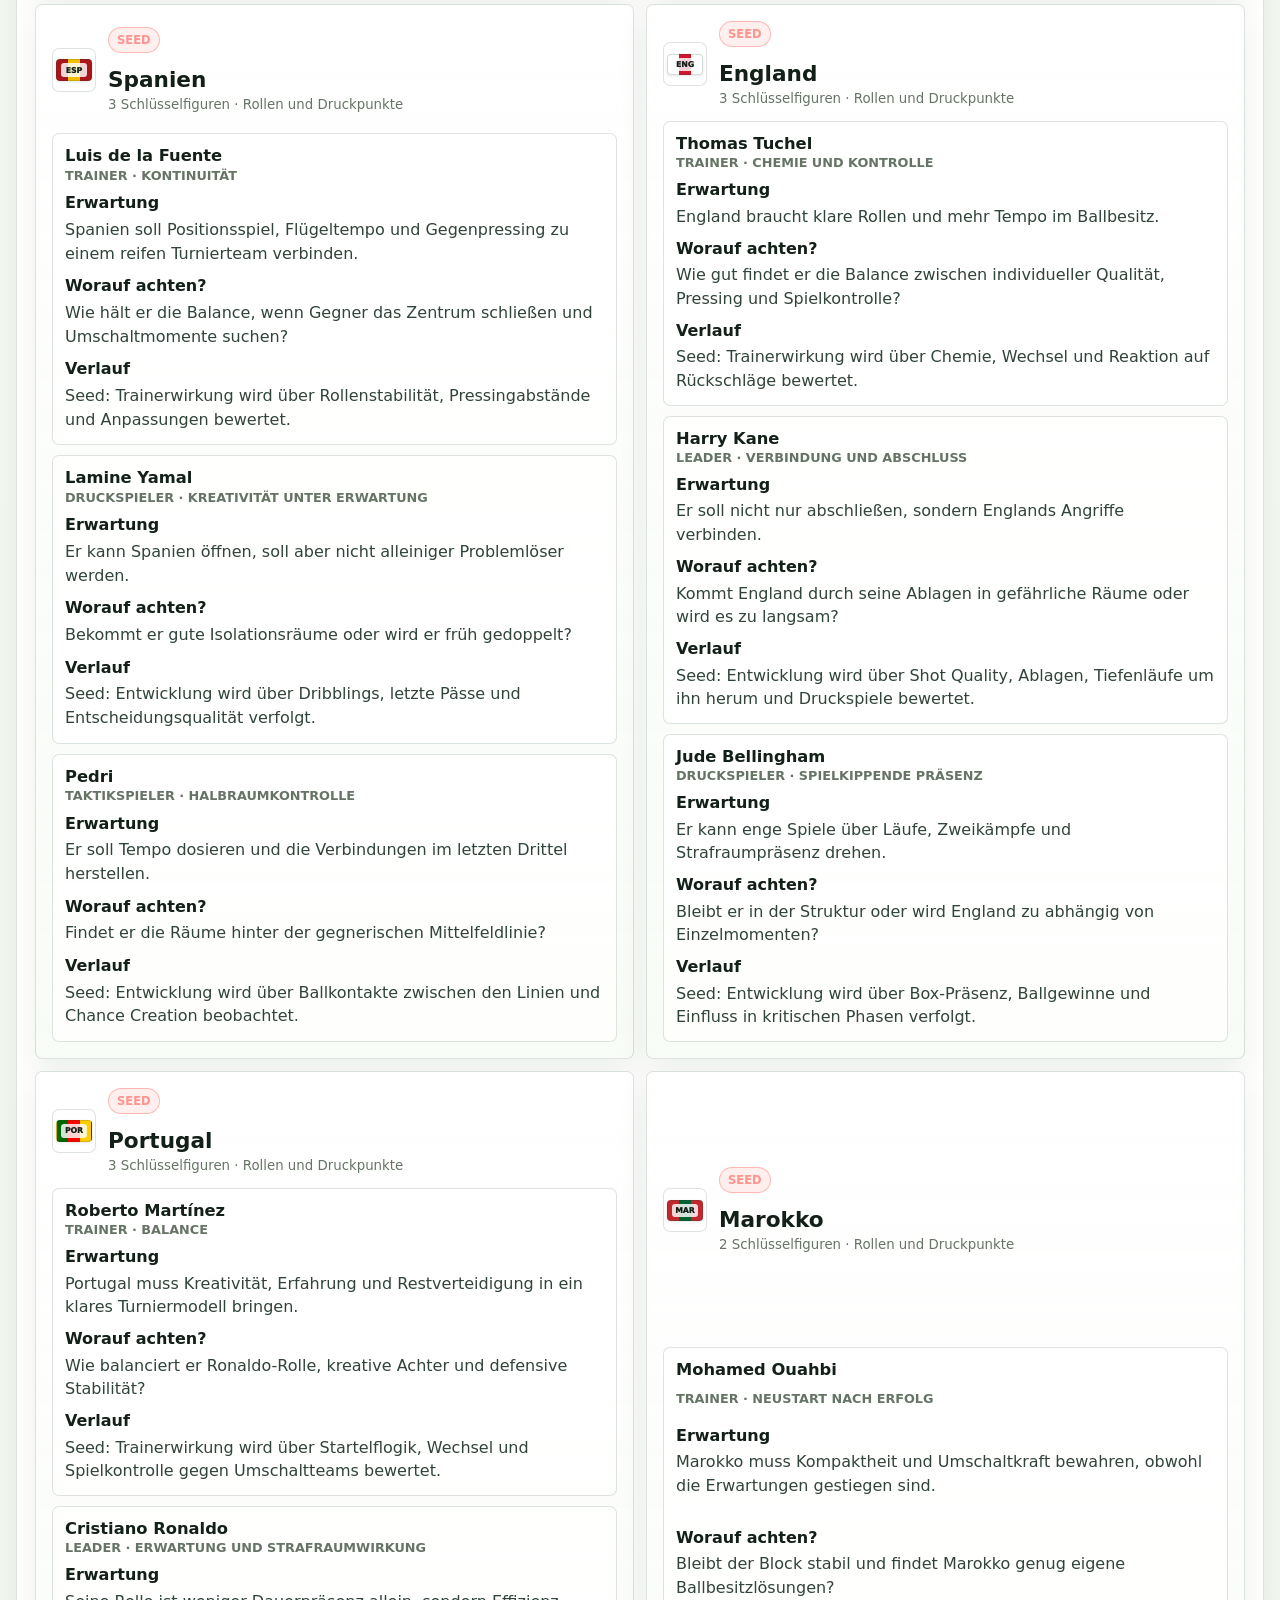
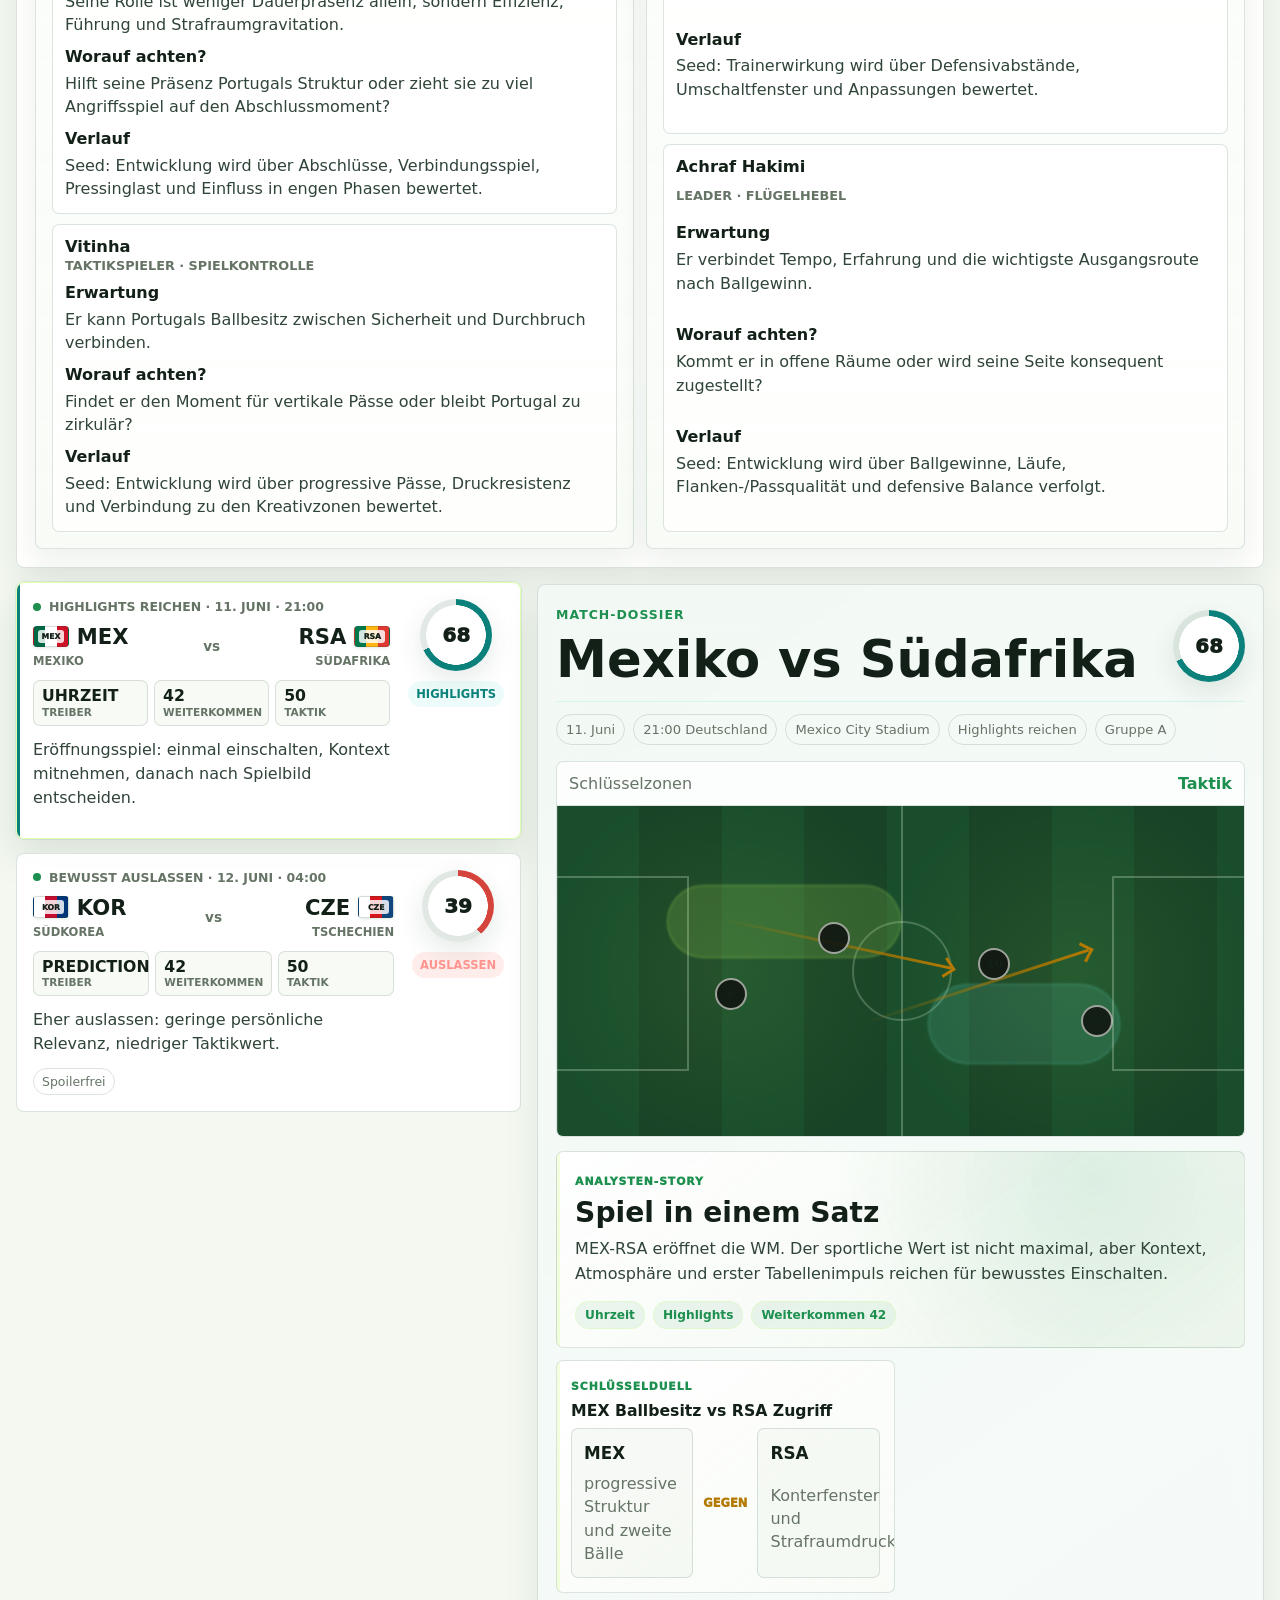
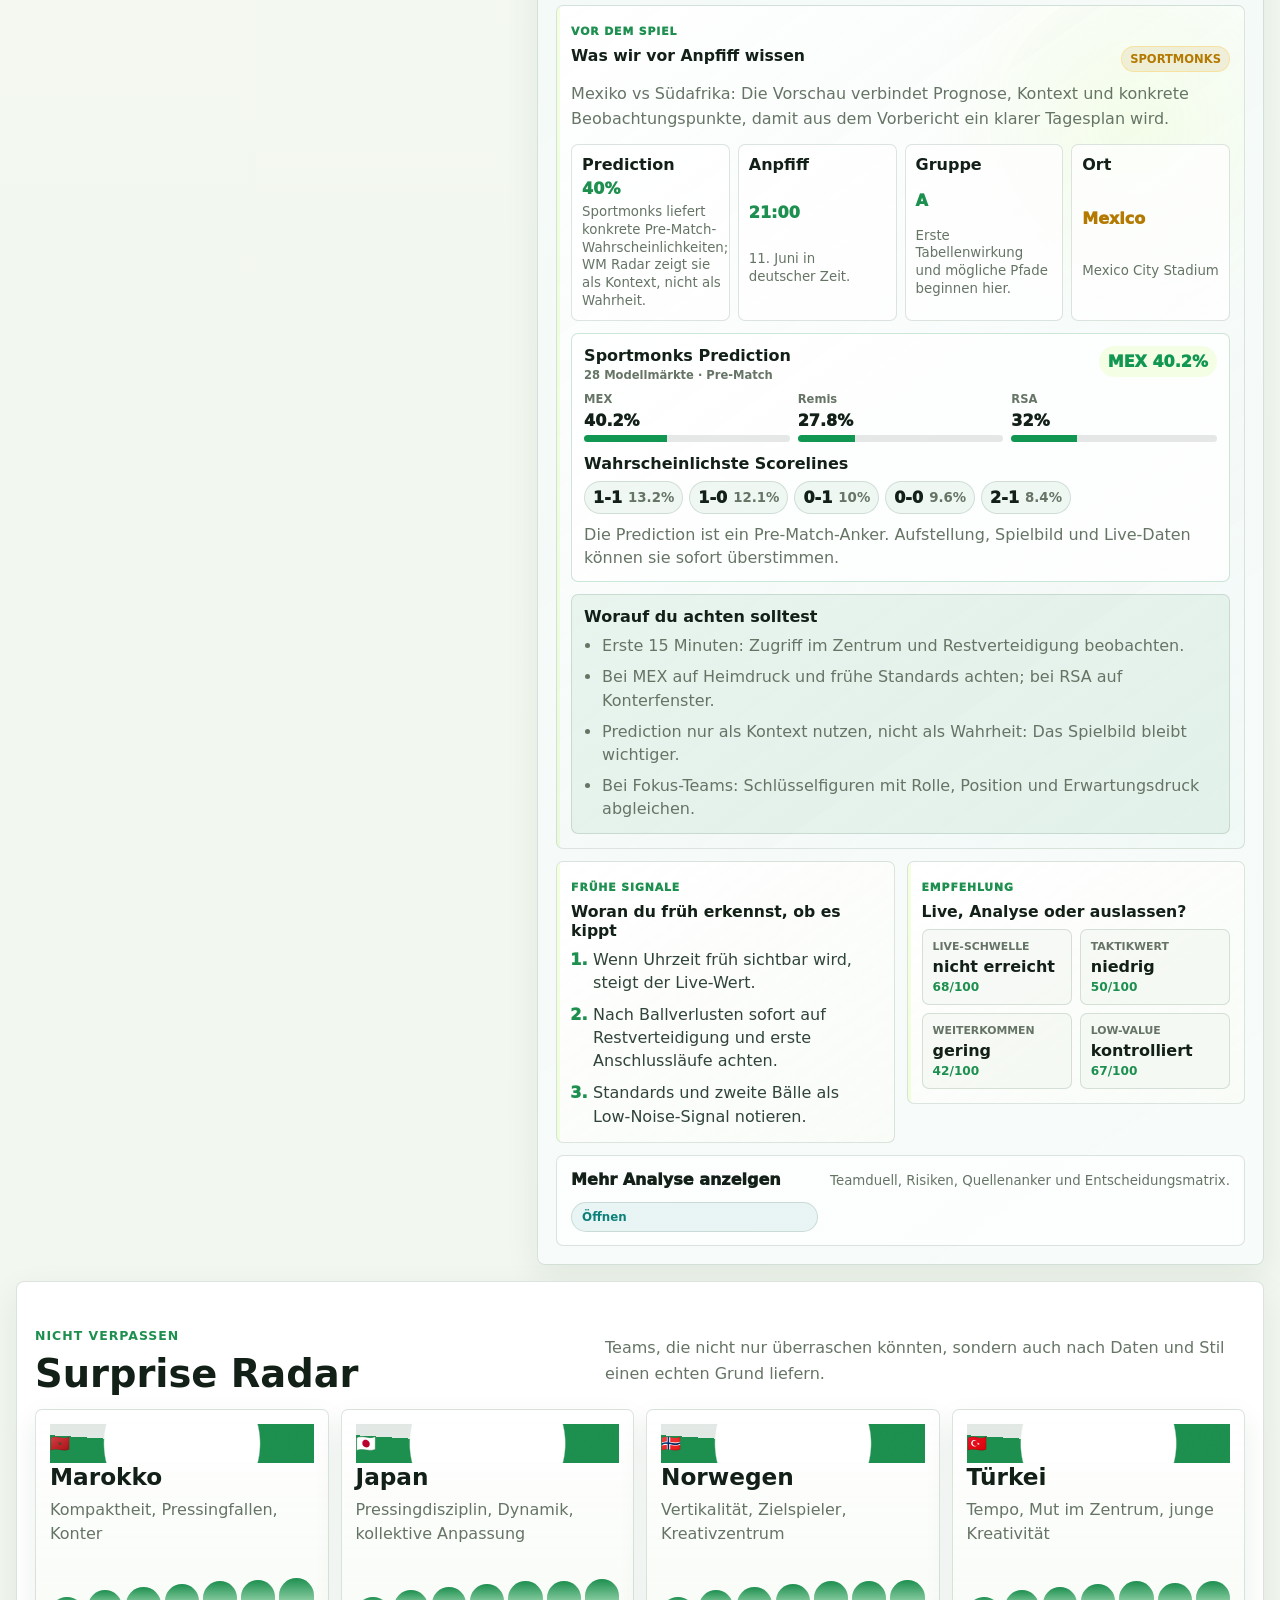
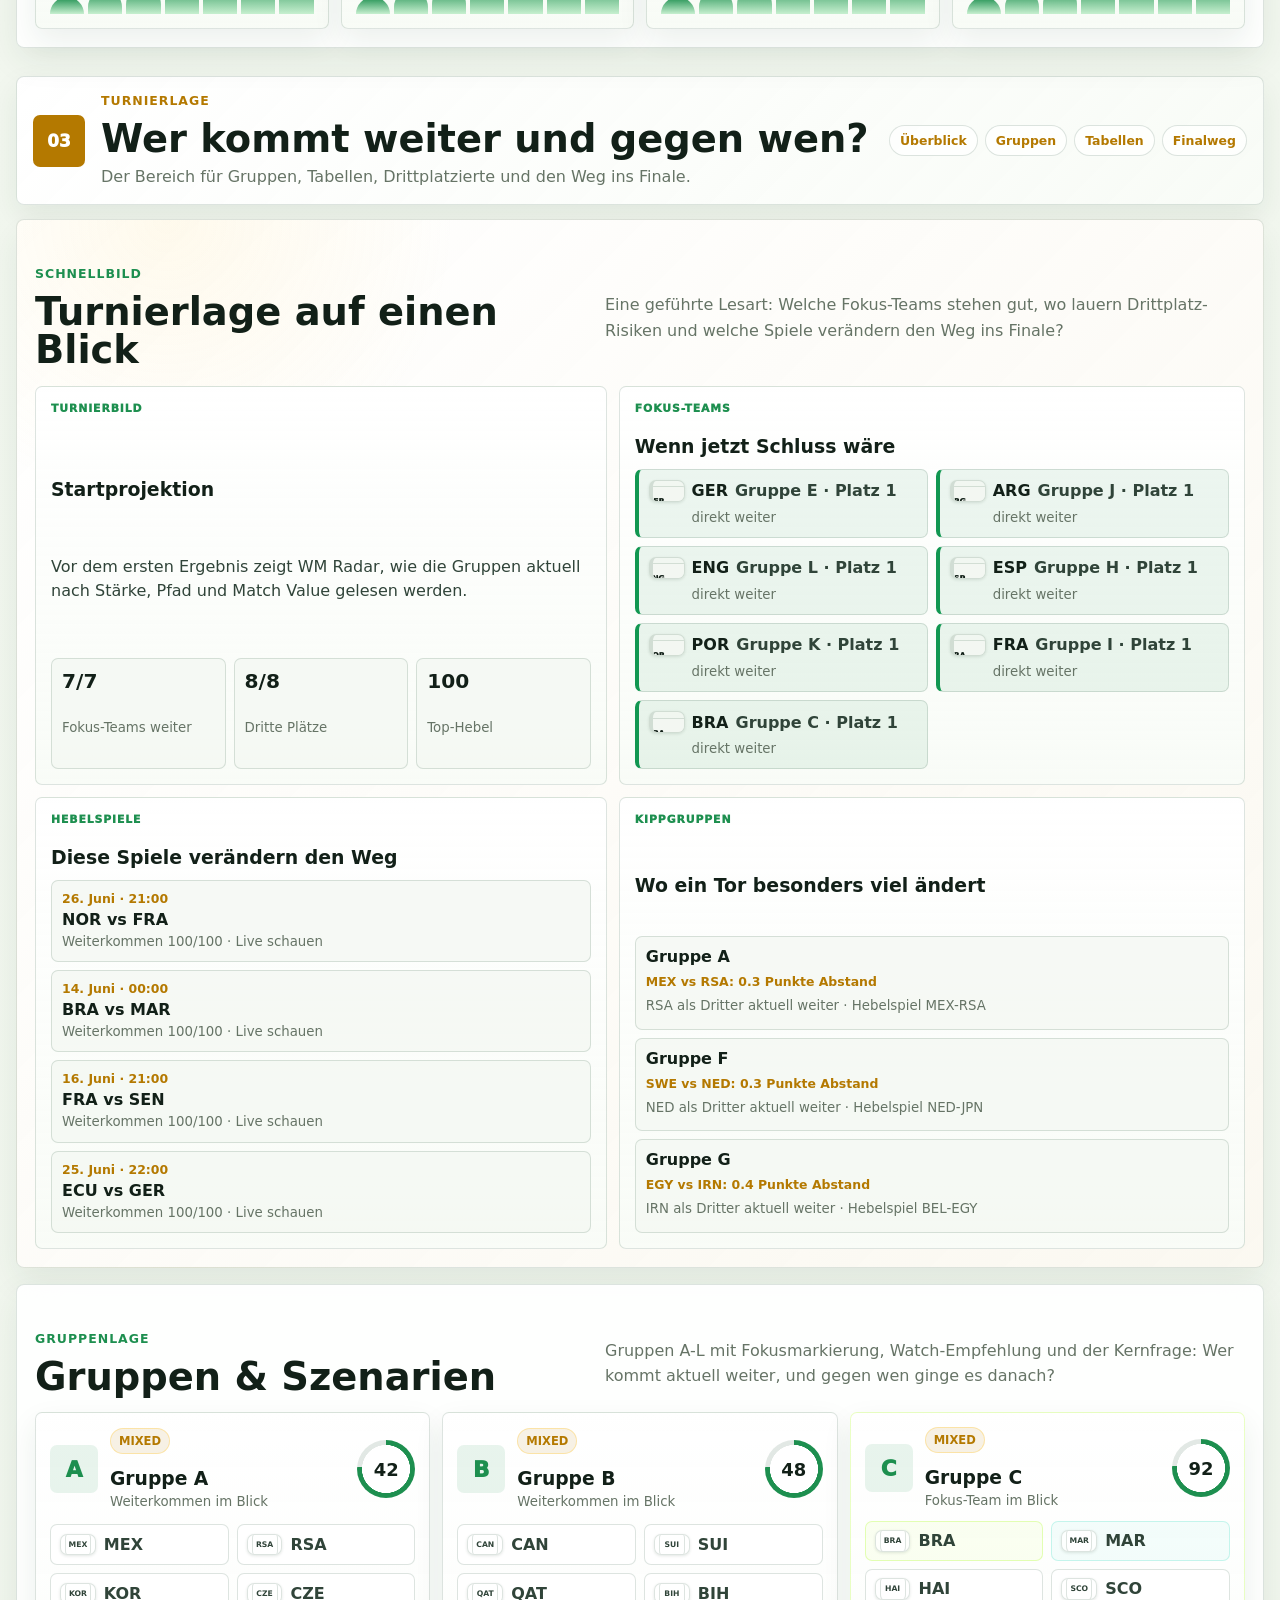
==== commit 3fda84ae: "Reduce opening day UI redundancy" ====
--- a/index.html
+++ b/index.html
@@ -50,7 +50,7 @@
             </p>
 
             <div class="hero-actions" aria-label="Schnellzugriffe">
-              <a class="primary-action" href="#matches">Heutige Spiele prüfen</a>
+              <a class="primary-action" href="#matches">Heutige Spiele ansehen</a>
               <a class="secondary-action" href="#dossier">Match-Dossier ansehen</a>
             </div>
 
@@ -92,7 +92,7 @@
           <a class="orientation-card today" href="#matches">
             <span>01</span>
             <strong>Heute</strong>
-            <small>Was jetzt zählt, was warten kann, was du skippen darfst.</small>
+            <small>Der direkte Spieltagsplan ohne Umwege.</small>
           </a>
           <a class="orientation-card games" href="#games">
             <span>02</span>
@@ -110,7 +110,7 @@
           <div>
             <p class="eyebrow">Heute priorisieren</p>
             <h2 id="matchesTitle">Was heute zählt</h2>
-            <p>Der kurze Tagesplan: live schauen, später verstehen, Highlights reichen oder bewusst auslassen.</p>
+            <p>Der kurze Tagesplan: was läuft, wann es losgeht und worauf du achten solltest.</p>
           </div>
           <div class="date-chip" id="activeDateChip">
             <span>Heute</span>
@@ -122,7 +122,7 @@
           <div class="command-hero">
             <p class="eyebrow">Tagesbriefing</p>
             <h2 id="commandCenterTitle">Dein Matchday in drei Entscheidungen</h2>
-            <p class="section-note">Live schauen, später verstehen, bewusst auslassen: der Tagesstart ohne Tabellenrauschen.</p>
+            <p class="section-note">Anpfiff, Empfehlung und Beobachtungspunkte auf einen Blick.</p>
             <p id="dailyBriefingText">Briefing wird geladen.</p>
             <div class="command-metrics" id="commandMetrics"></div>
           </div>
@@ -184,7 +184,7 @@
           <section class="score-lab" aria-labelledby="scoreLabTitle">
             <div>
               <p class="eyebrow">Deine Gewichtung</p>
-              <h2 id="scoreLabTitle">Warum diese Empfehlung?</h2>
+              <h2 id="scoreLabTitle">Feinjustierung</h2>
               <p id="scoreExplainer">
                 Der Spielwert priorisiert, was du live sehen solltest: sportliche Bedeutung, Taktikwert,
                 Attraktivität, Fokus-Team-Bezug, Surprise-Potenzial und Uhrzeit.
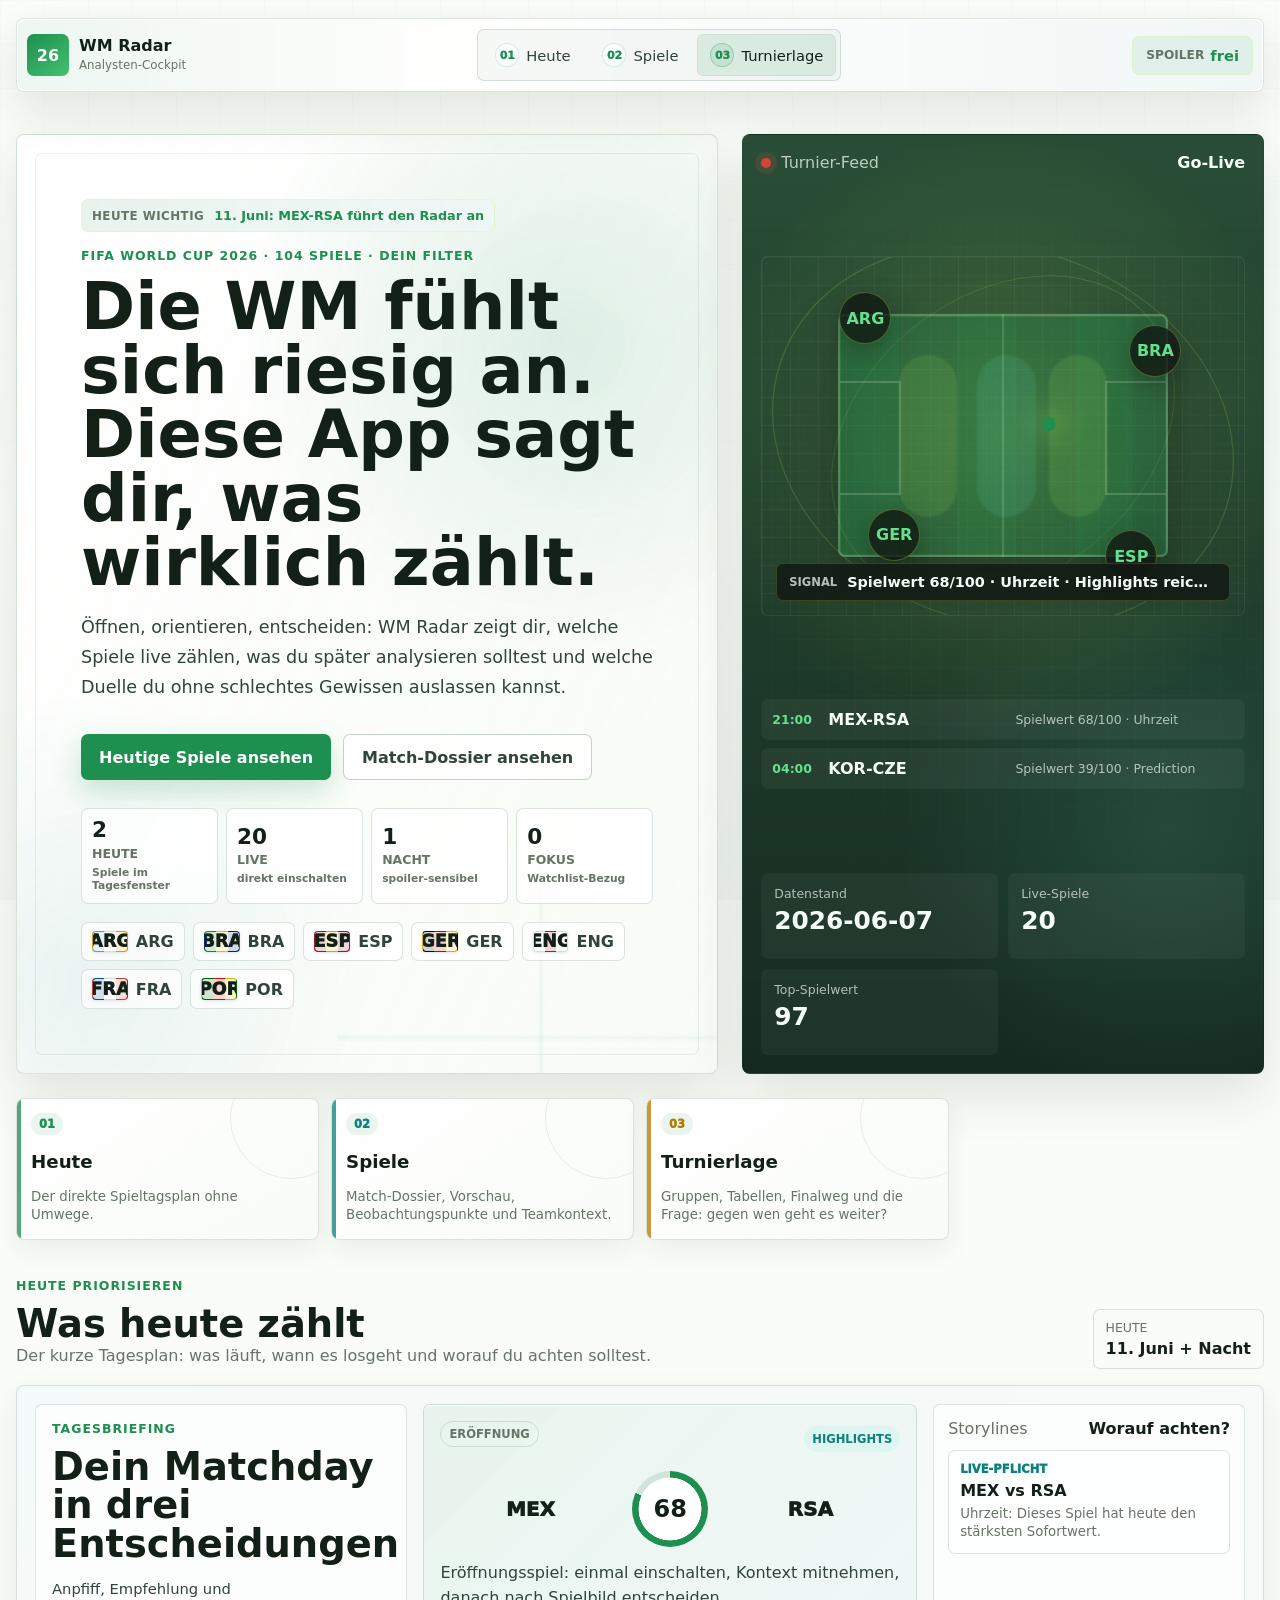
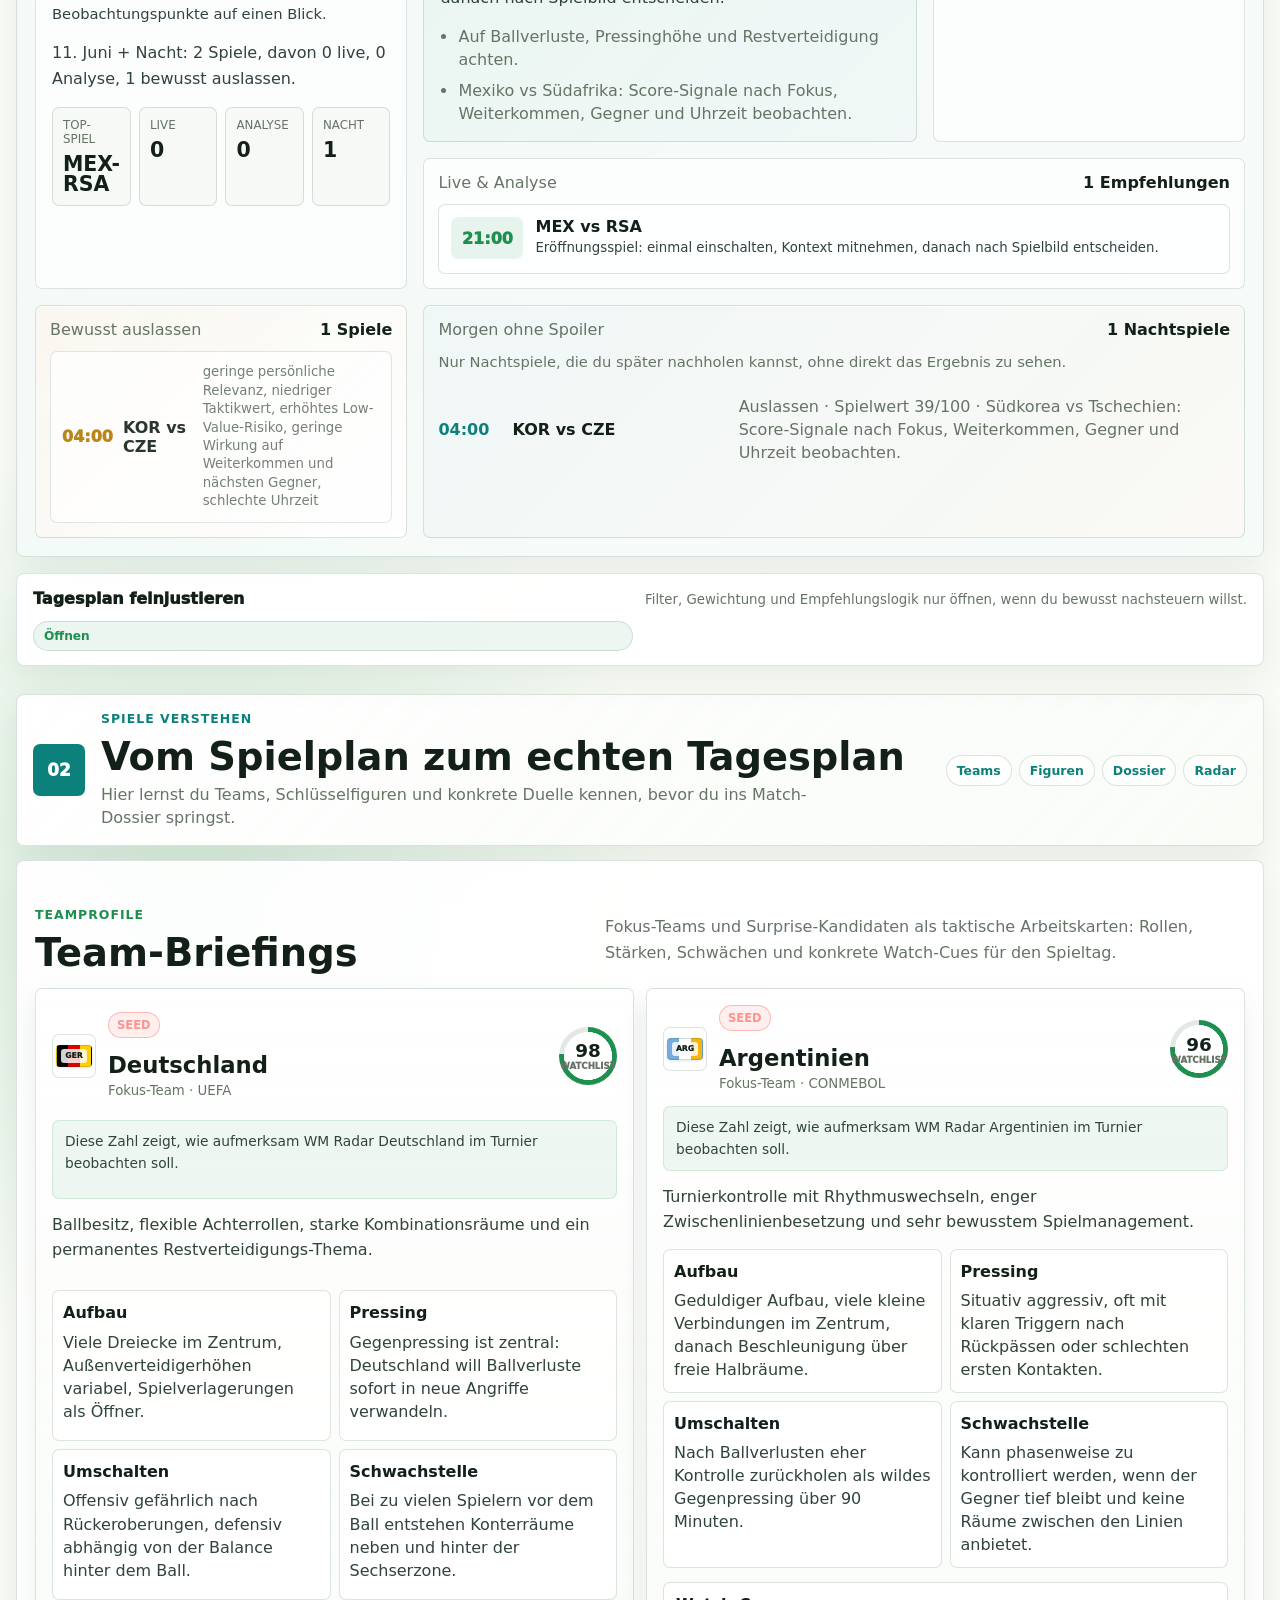
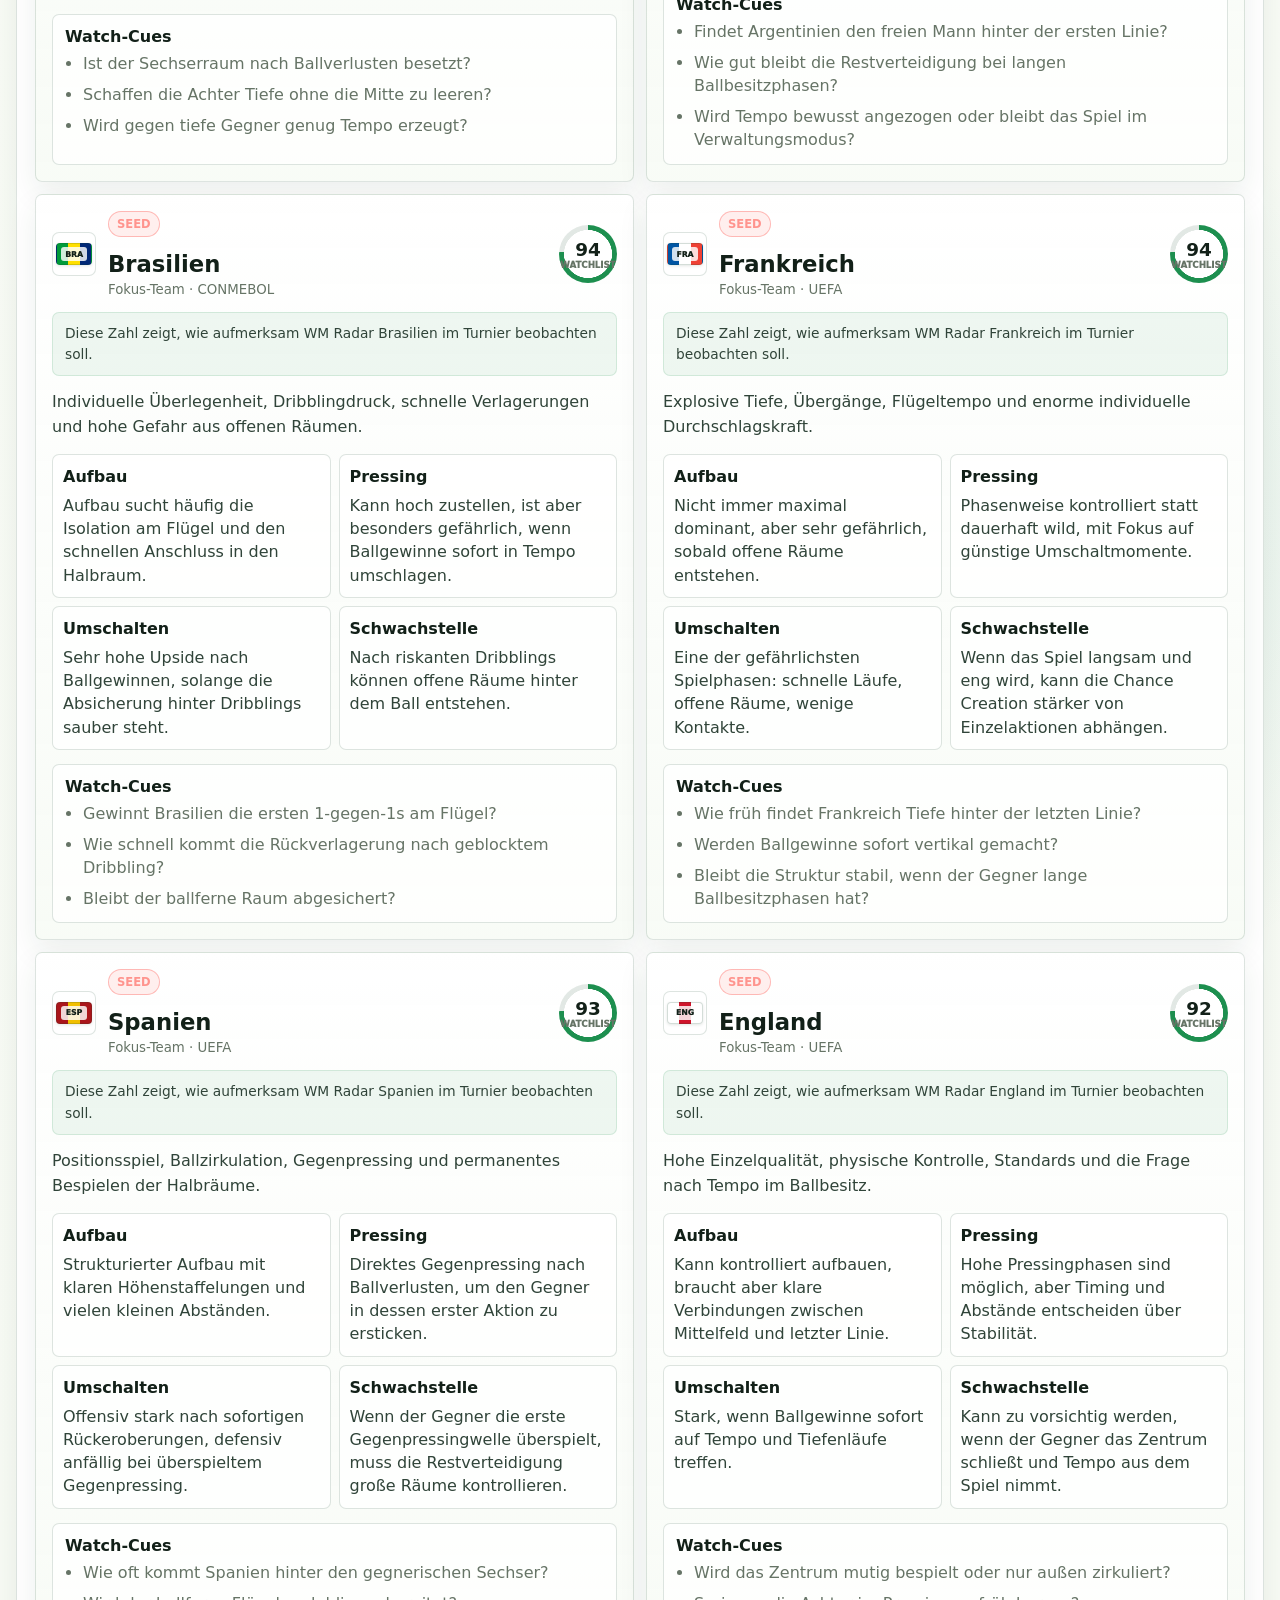
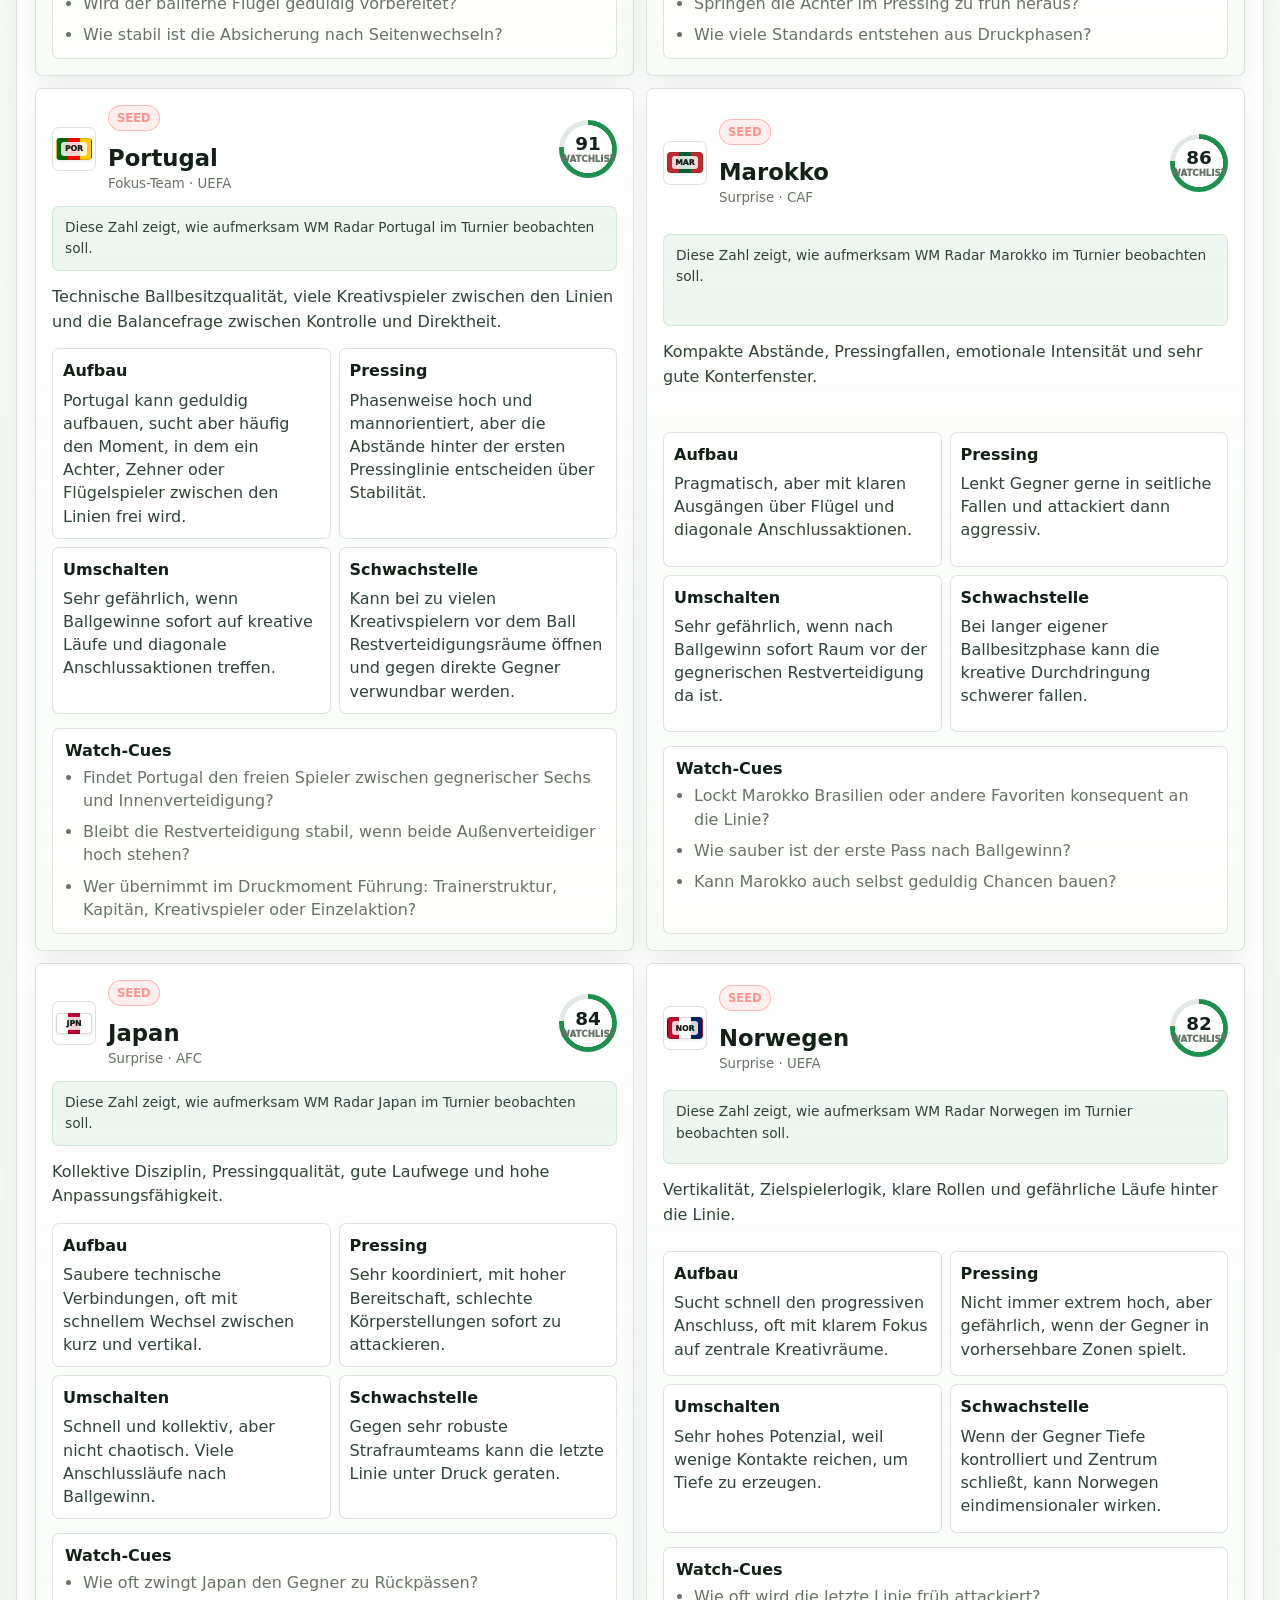
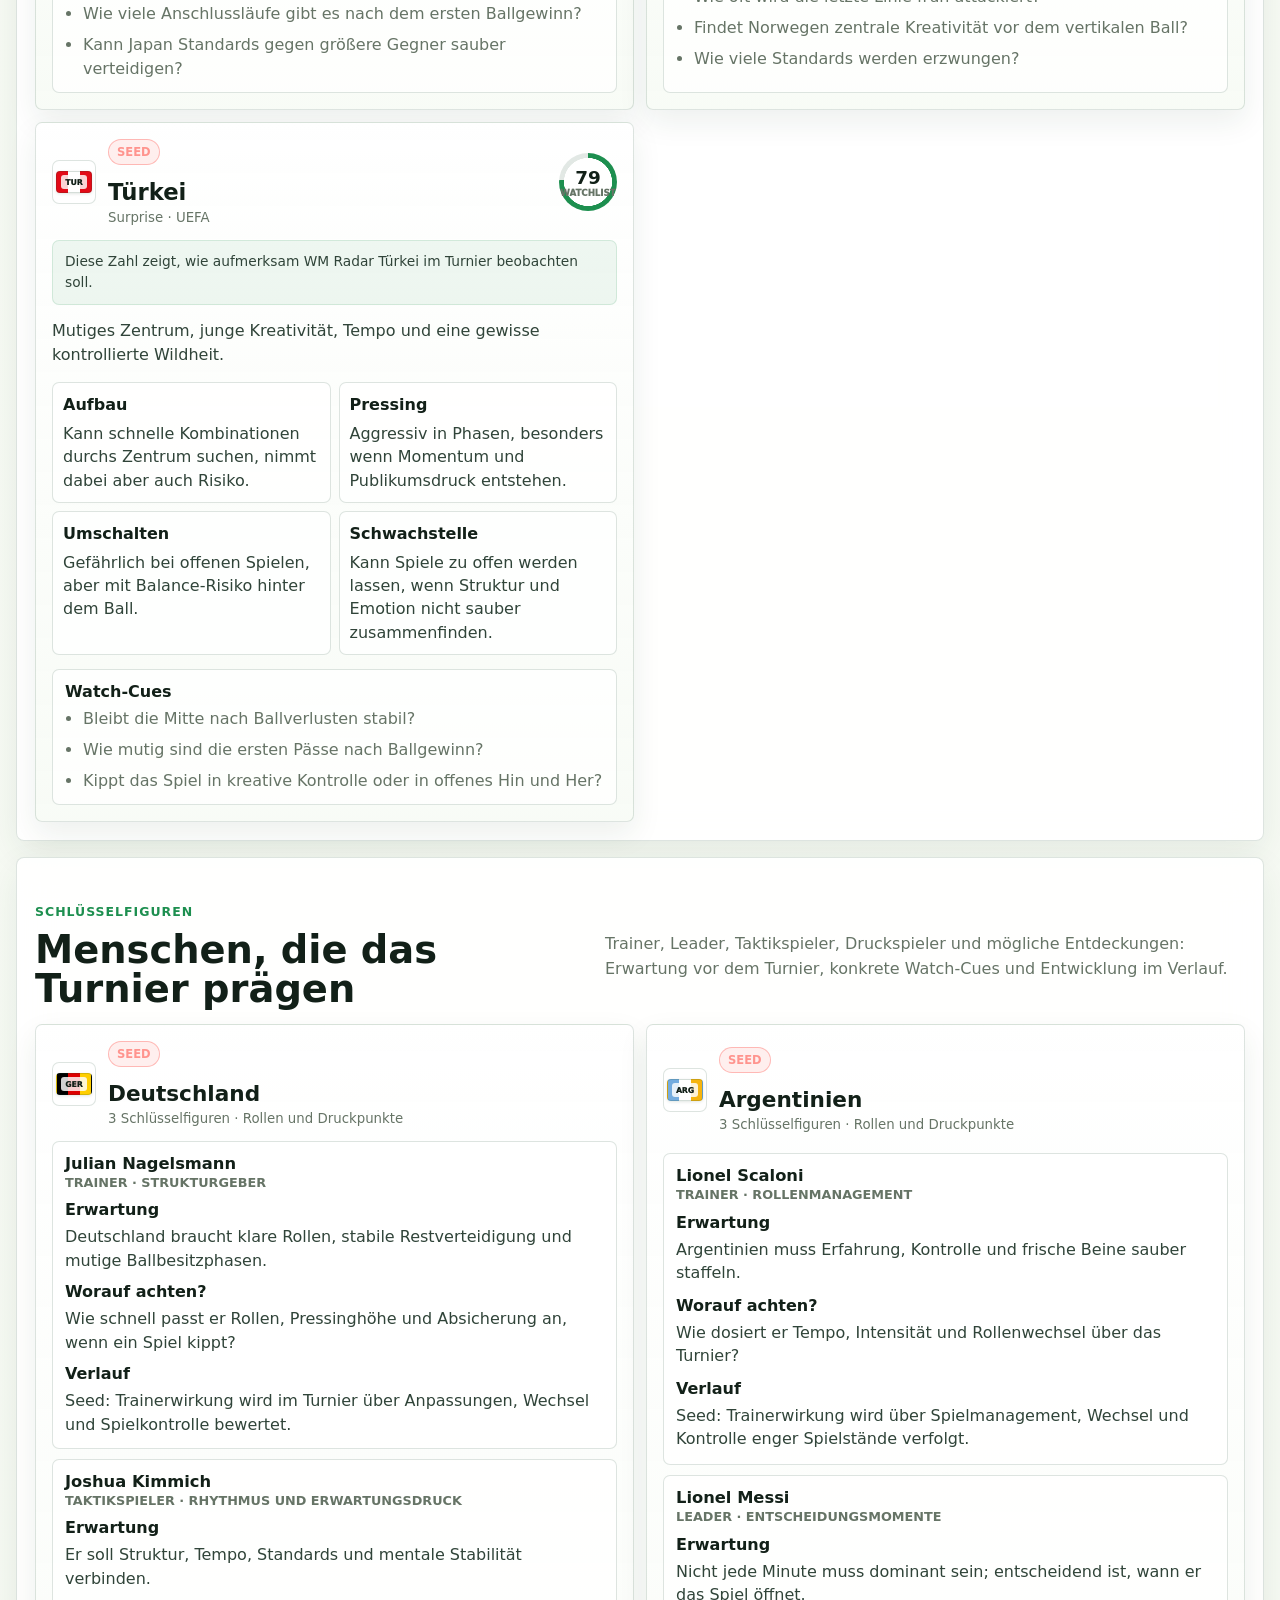
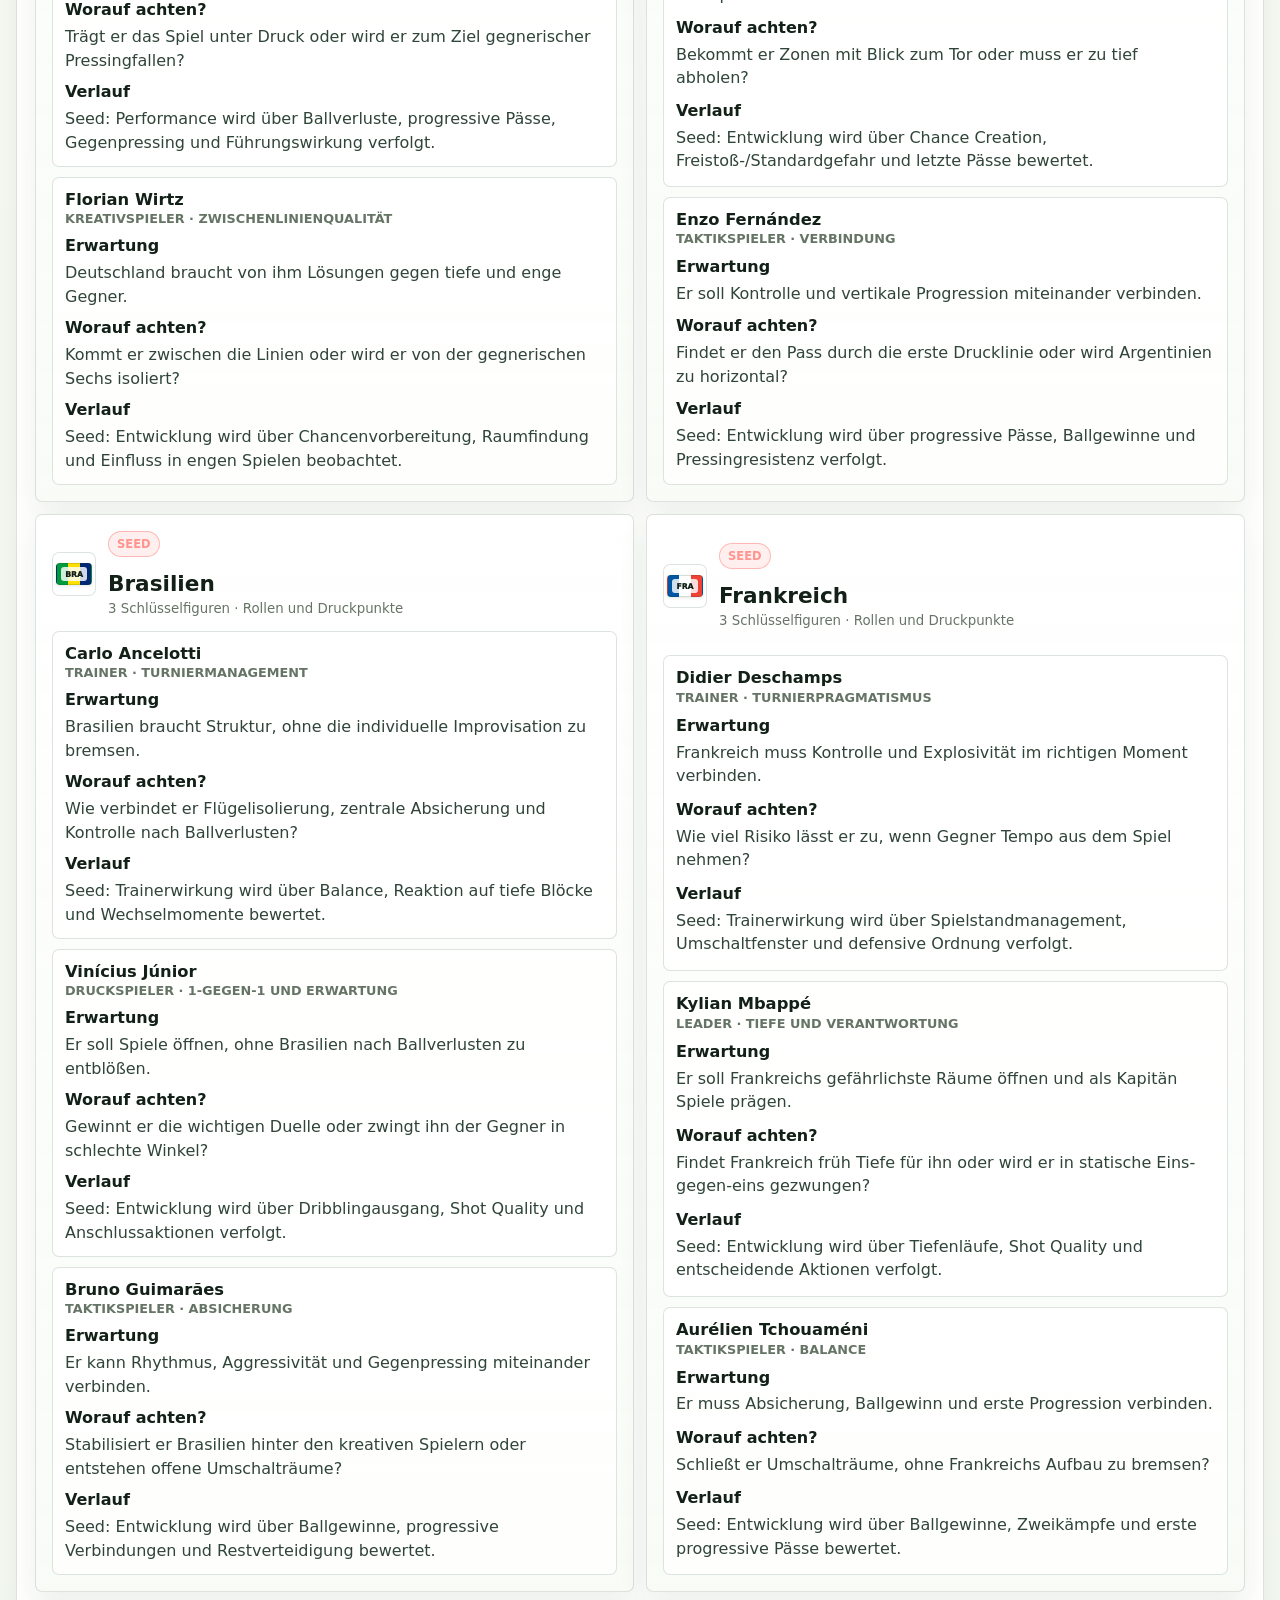
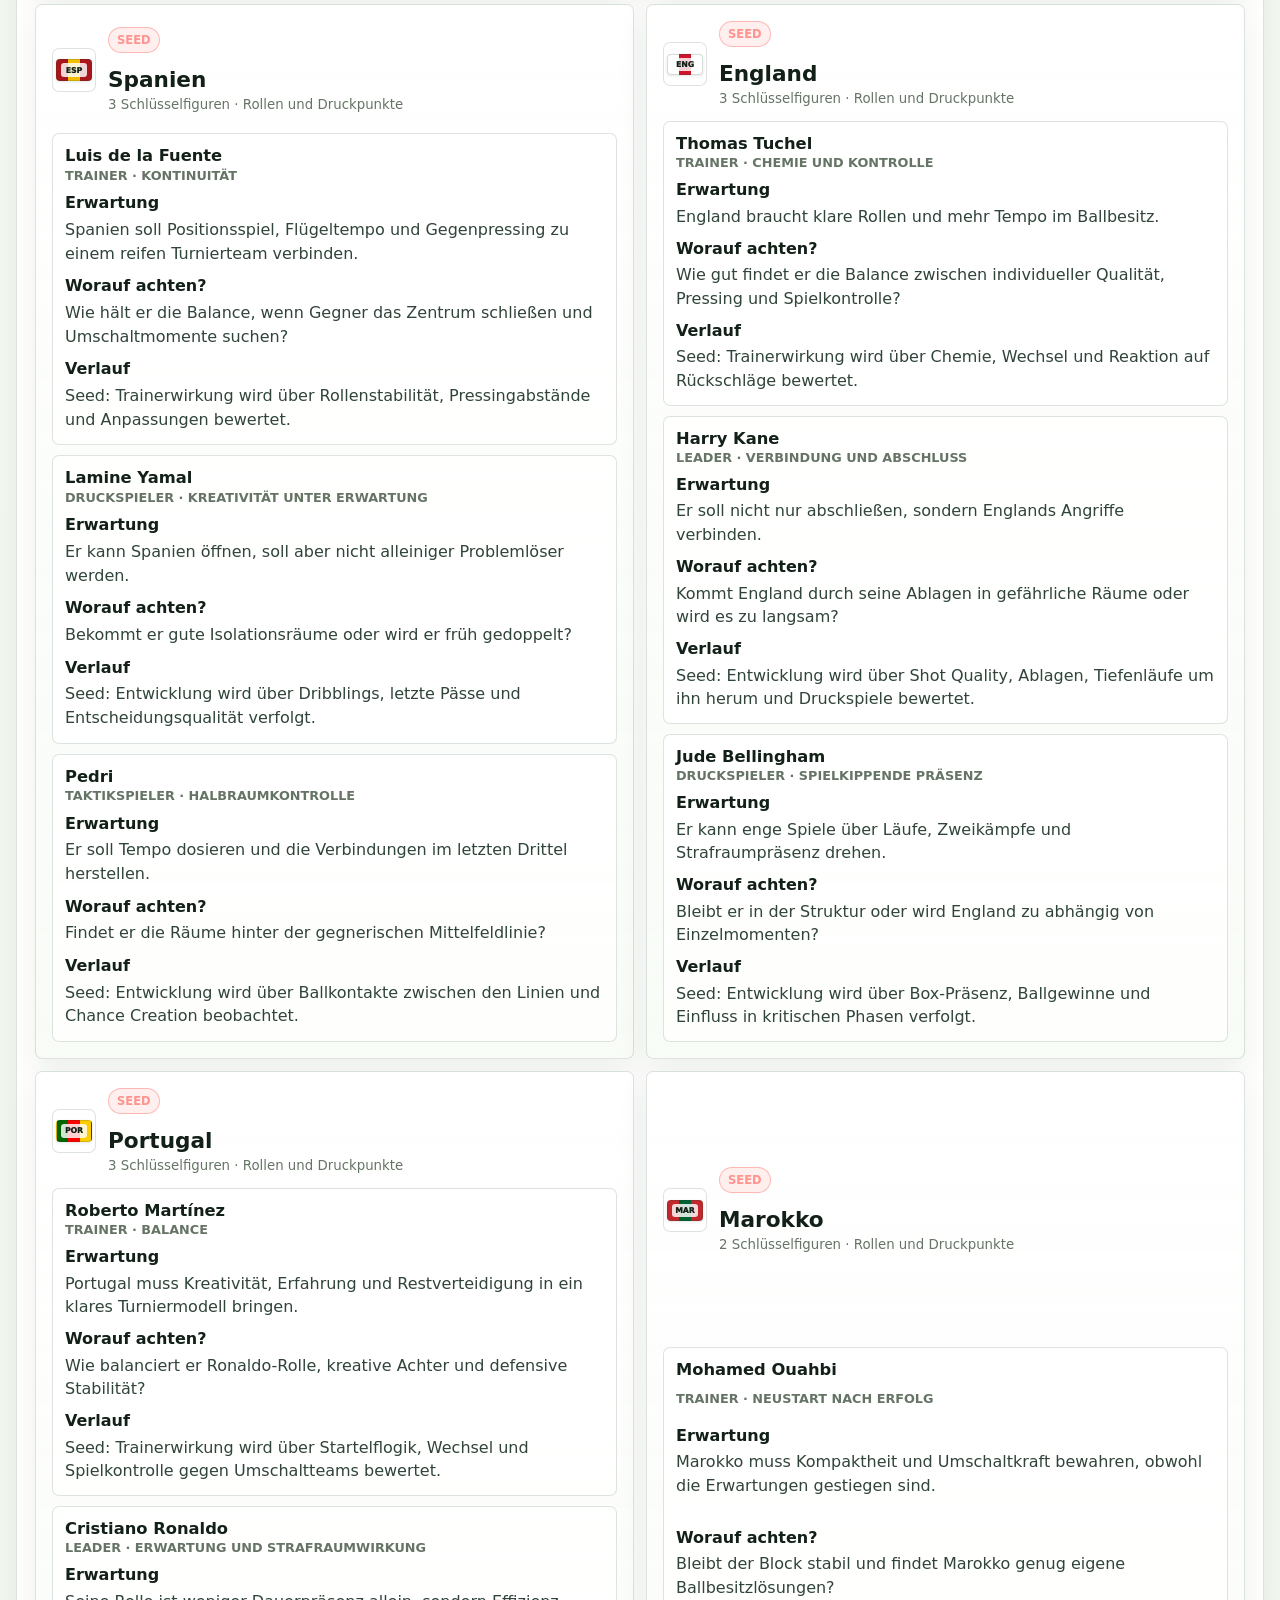
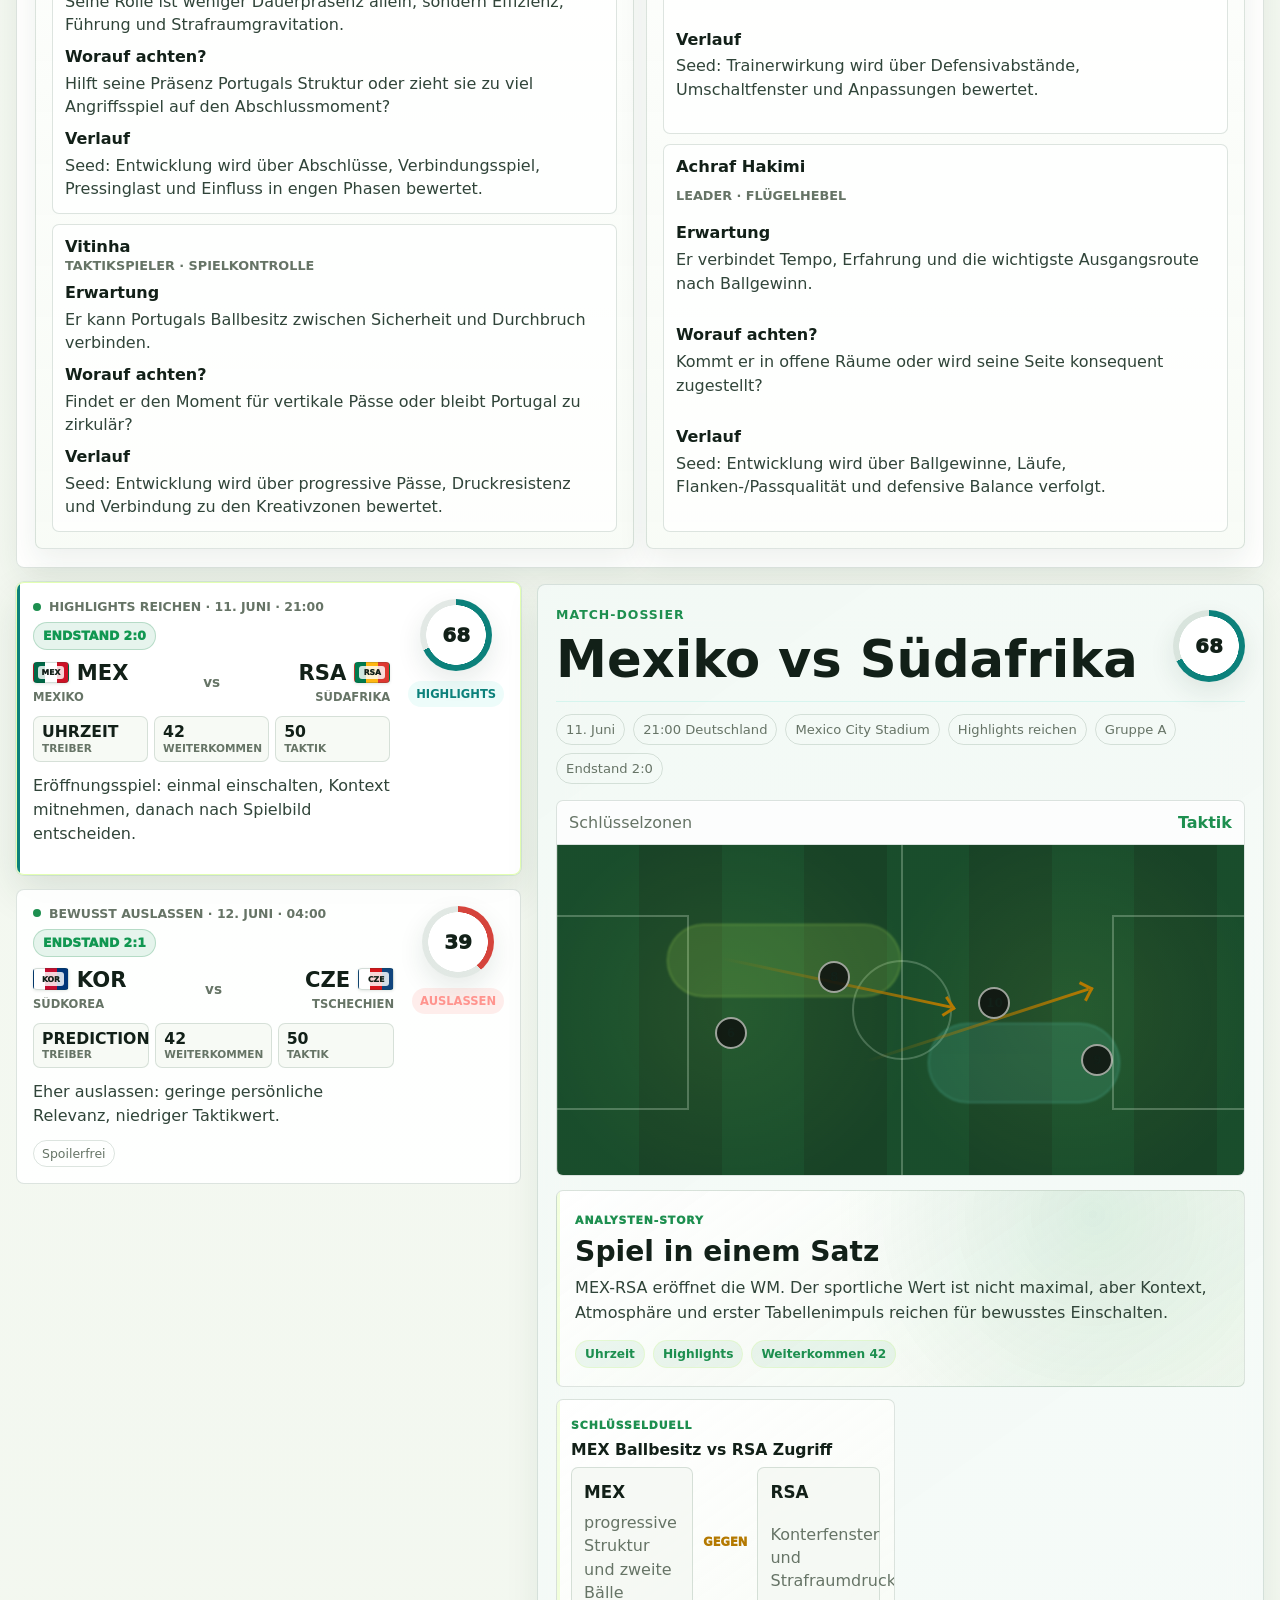
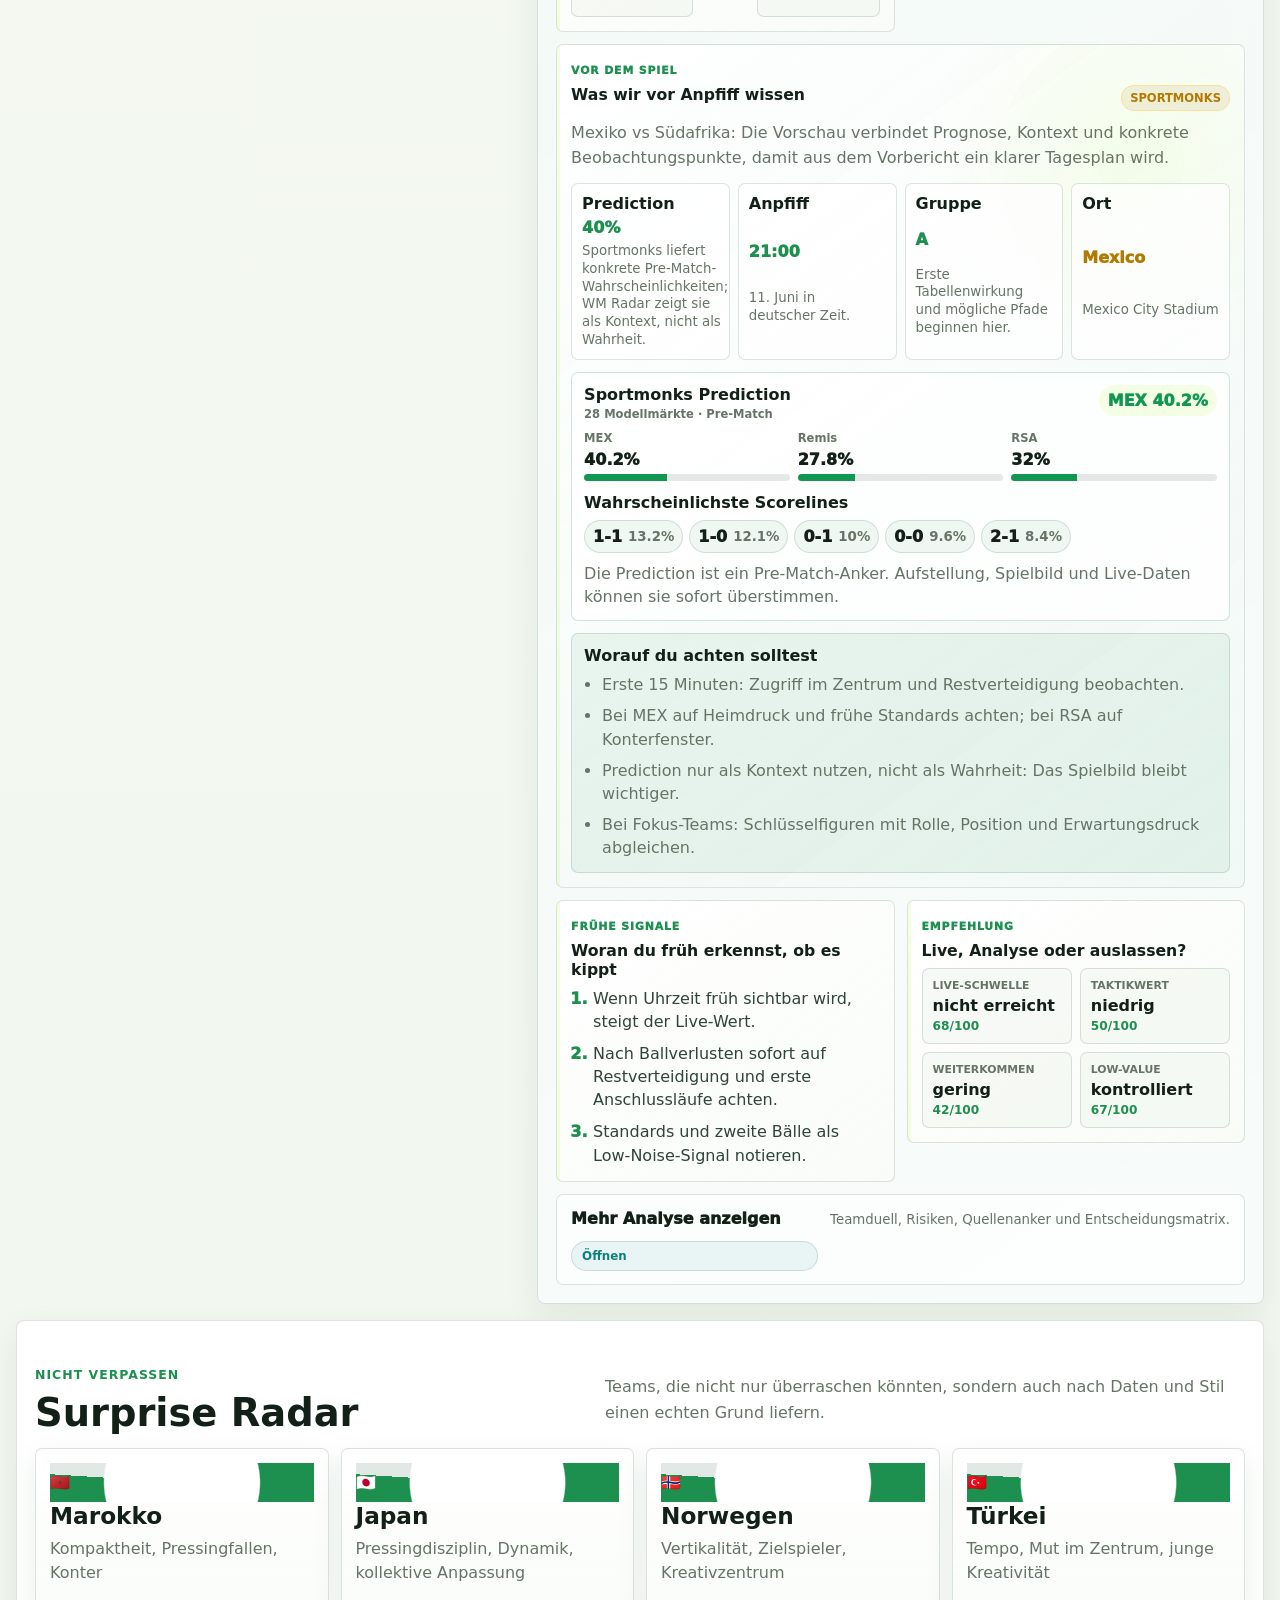
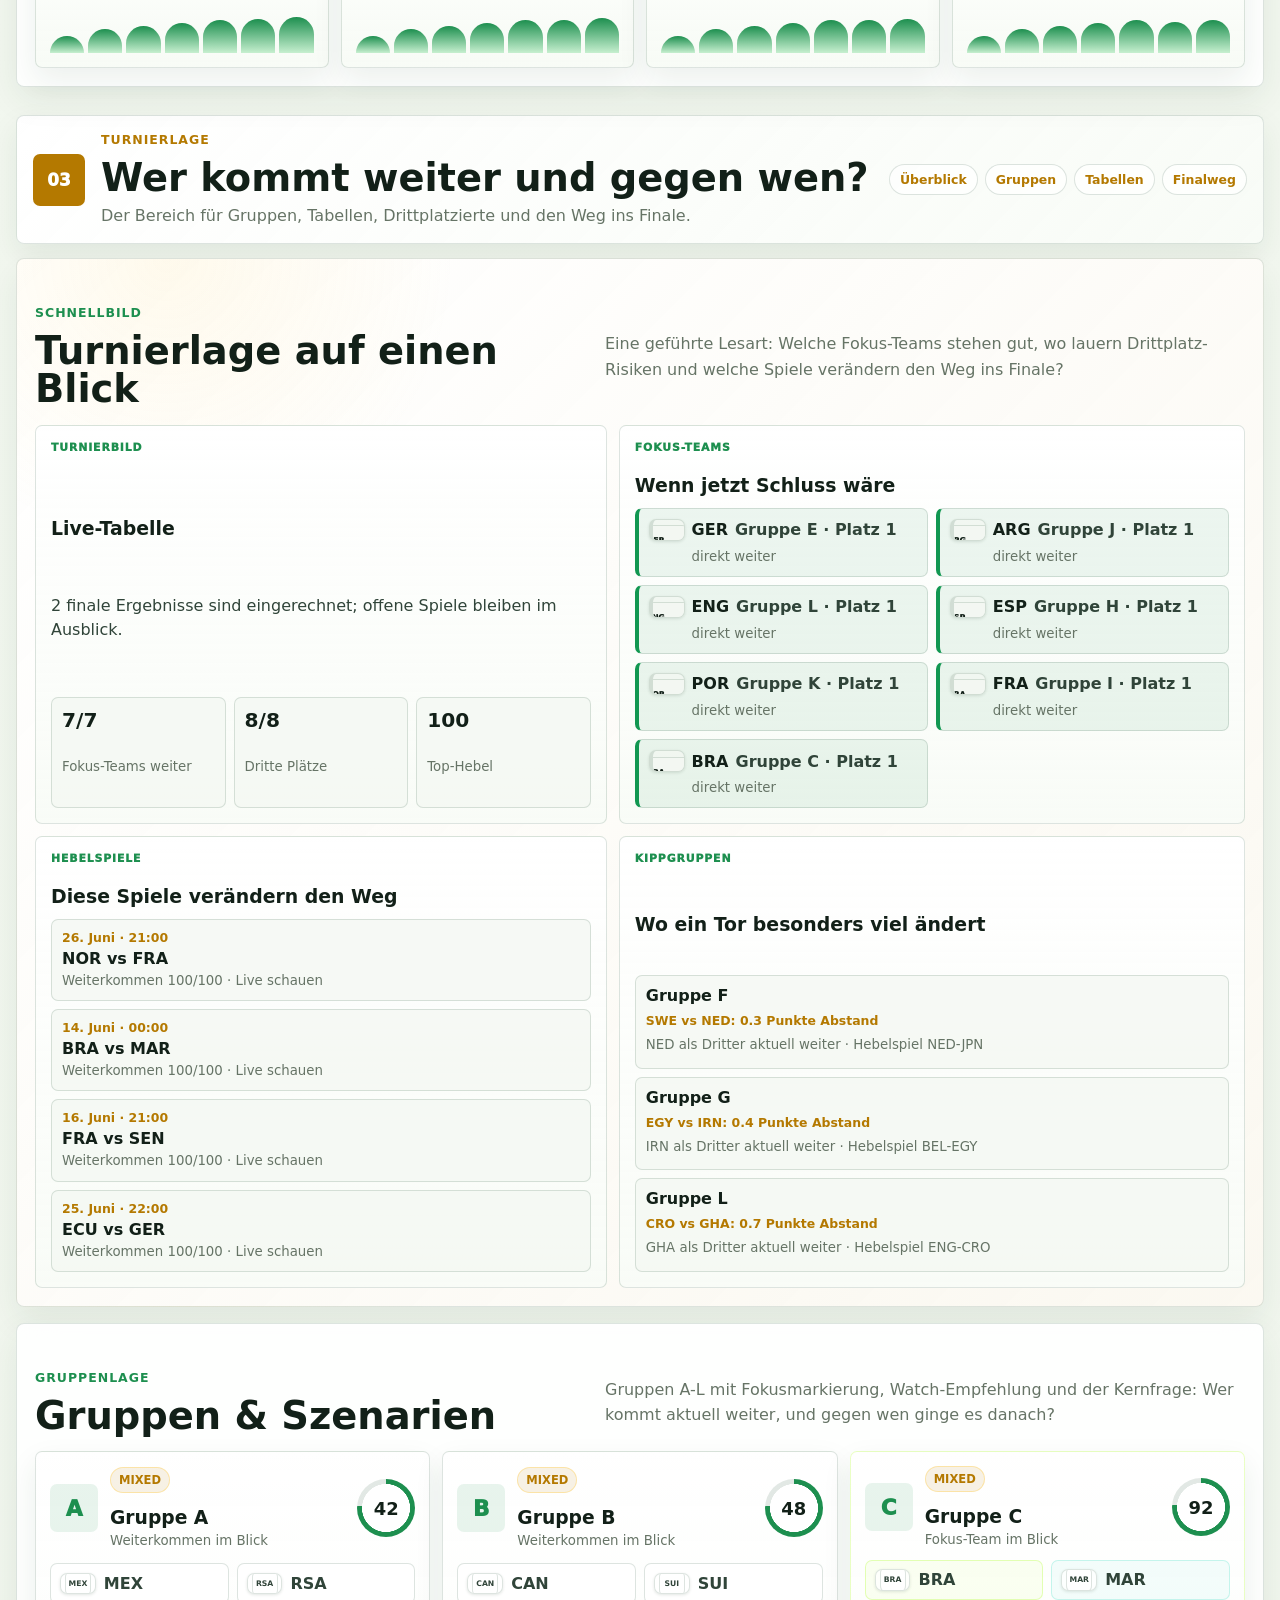
==== commit eaafadfb: "Show synced opening results" ====
--- a/index.html
+++ b/index.html
@@ -10,7 +10,7 @@
     <meta name="theme-color" content="#f4f8f2" />
     <title>WM Radar 26</title>
     <link rel="manifest" href="./manifest.json" />
-    <link rel="stylesheet" href="./styles.css" />
+    <link rel="stylesheet" href="./styles.css?v=20260612-results" />
   </head>
   <body>
     <div class="app-shell">
@@ -367,7 +367,7 @@
       </main>
     </div>
 
-    <script src="./data.js" defer></script>
-    <script src="./app.js" defer></script>
+    <script src="./data.js?v=20260612-results" defer></script>
+    <script src="./app.js?v=20260612-results" defer></script>
   </body>
 </html>
--- a/styles.css
+++ b/styles.css
@@ -1634,6 +1634,29 @@
   font-size: 0.78rem;
   font-weight: 800;
   text-transform: uppercase;
+}
+
+.result-badge {
+  display: inline-flex;
+  align-items: center;
+  width: max-content;
+  max-width: 100%;
+  min-height: 28px;
+  padding: 5px 9px;
+  border: 1px solid rgba(29, 143, 79, 0.24);
+  border-radius: 999px;
+  background: rgba(17, 151, 81, 0.1);
+  color: var(--green);
+  font-size: 0.78rem;
+  font-weight: 950;
+  line-height: 1.15;
+  text-transform: uppercase;
+}
+
+.result-badge.live {
+  border-color: rgba(255, 214, 107, 0.52);
+  background: rgba(255, 214, 107, 0.16);
+  color: #8a5a00;
 }
 
 .data-badge {
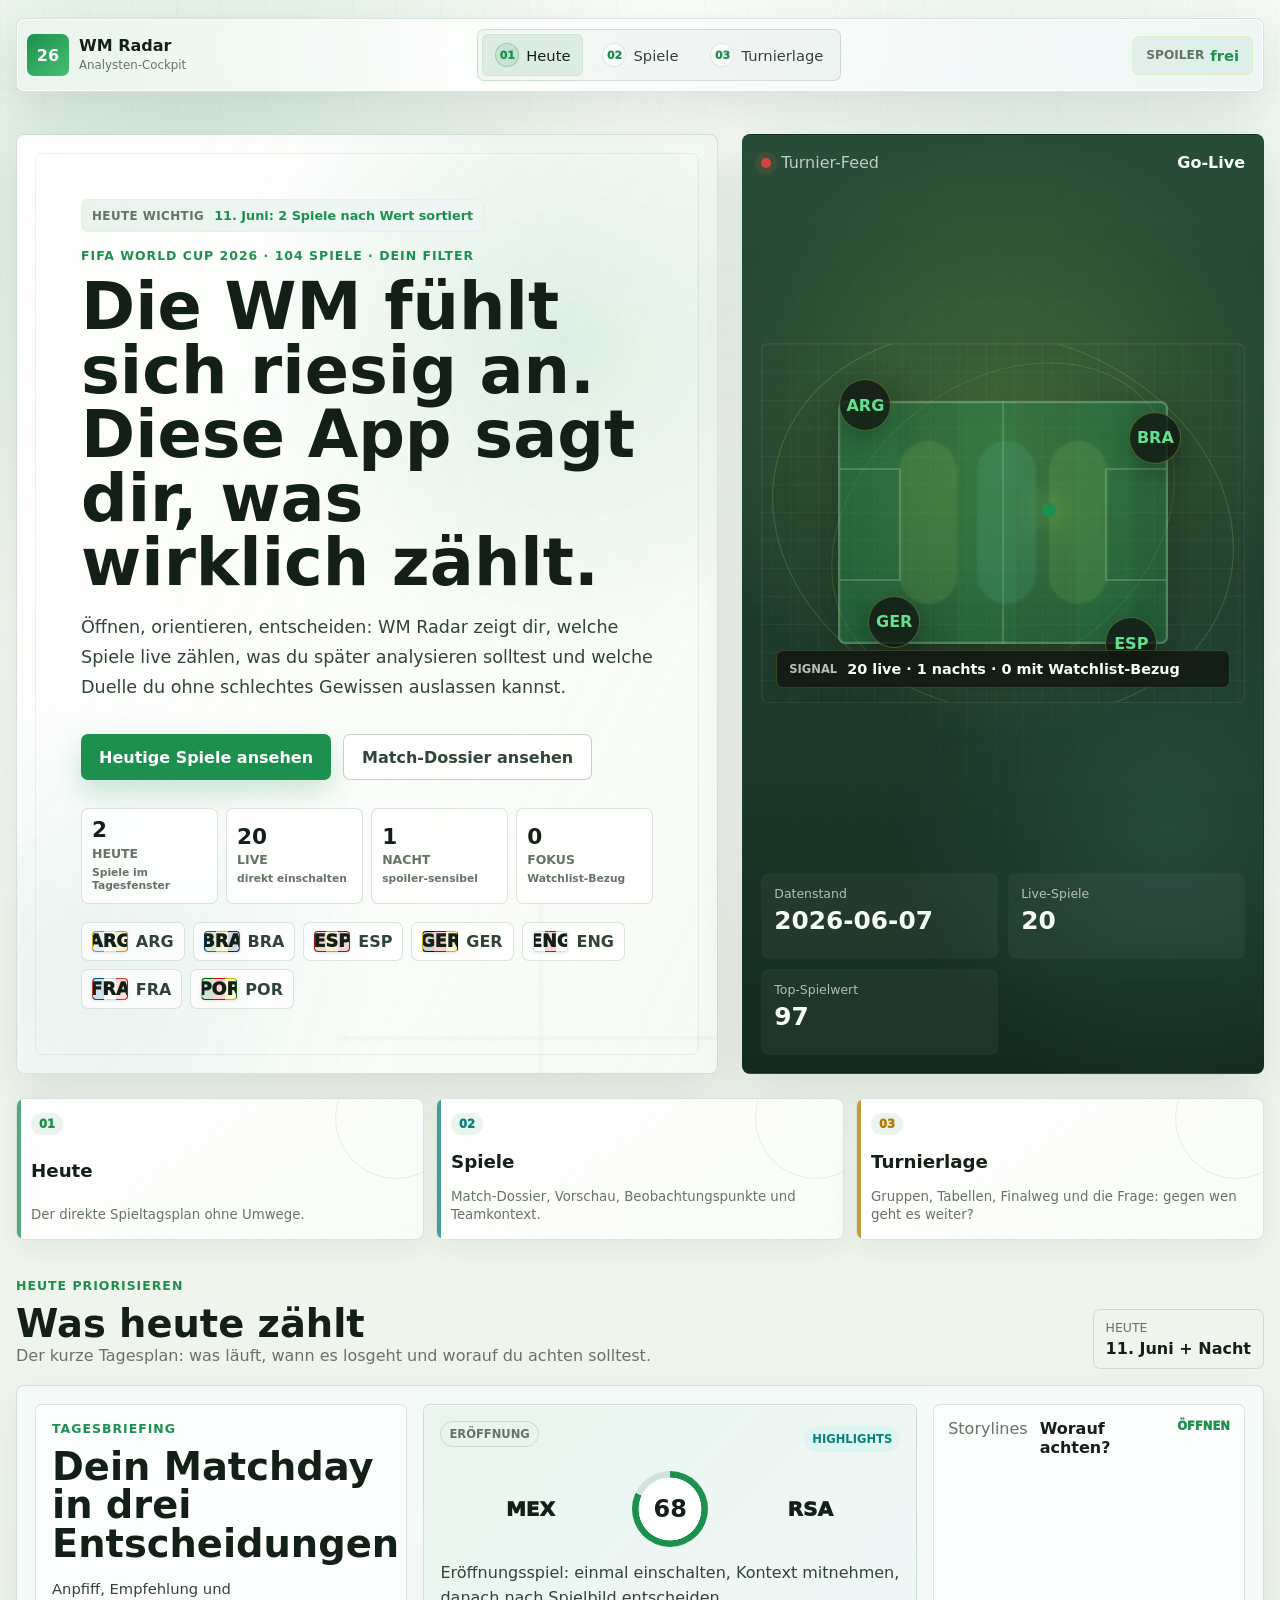
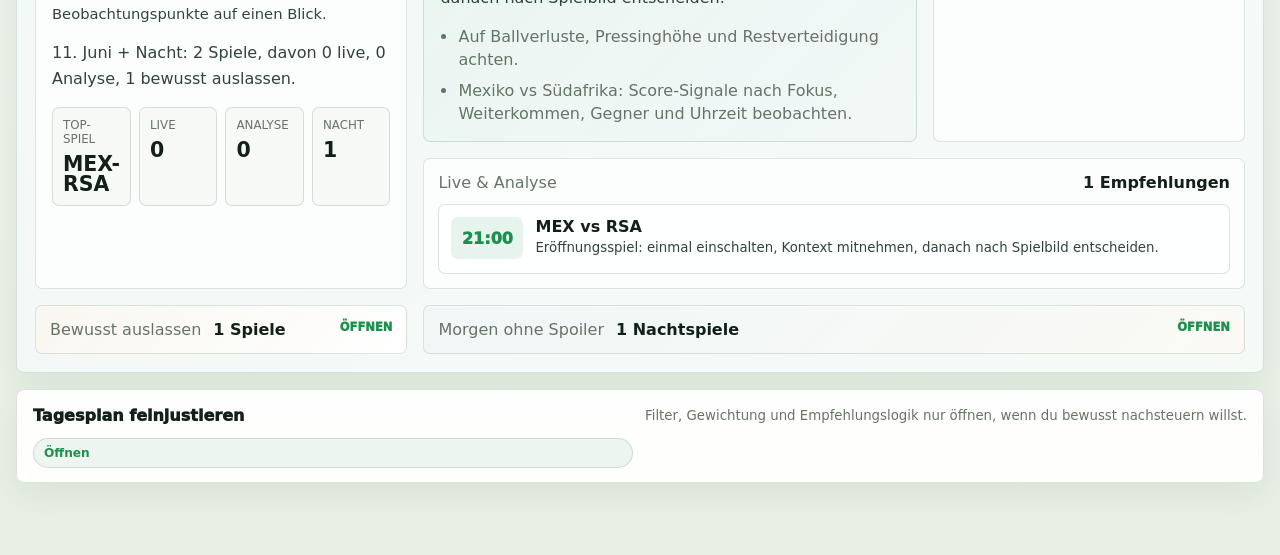
==== commit 8b700a27: "Harden Sportmonks sync and simplify views" ====
--- a/index.html
+++ b/index.html
@@ -50,8 +50,8 @@
             </p>
 
             <div class="hero-actions" aria-label="Schnellzugriffe">
-              <a class="primary-action" href="#matches">Heutige Spiele ansehen</a>
-              <a class="secondary-action" href="#dossier">Match-Dossier ansehen</a>
+          <a class="primary-action" href="#matches">Heutige Spiele ansehen</a>
+          <a class="secondary-action" href="#dossier">Match-Dossier ansehen</a>
             </div>
 
             <div class="hero-status-rail" aria-label="Live-Status" id="heroStatusRail"></div>
@@ -83,7 +83,6 @@
                 <strong id="orbitSignal">Topspiel wird berechnet</strong>
               </div>
             </div>
-            <div class="hero-signal-stack" id="heroSignalStack" aria-label="Aktuelle Signale"></div>
             <div class="control-stats" id="controlStats"></div>
           </aside>
         </section>
@@ -106,6 +105,7 @@
           </a>
         </section>
 
+        <div class="view-panel" data-view="today" id="view-today">
         <section class="section-head" id="matches" aria-labelledby="matchesTitle">
           <div>
             <p class="eyebrow">Heute priorisieren</p>
@@ -129,13 +129,13 @@
 
           <div class="top-match-card" id="topMatchCard"></div>
 
-          <div class="storyline-card">
-            <div class="panel-title">
+          <details class="storyline-card command-detail">
+            <summary class="panel-title">
               <span>Storylines</span>
               <strong>Worauf achten?</strong>
-            </div>
+            </summary>
             <div class="storyline-list" id="matchdayStorylines"></div>
-          </div>
+          </details>
 
           <div class="watch-plan-card">
             <div class="panel-title">
@@ -145,22 +145,22 @@
             <div class="watch-plan" id="watchPlan"></div>
           </div>
 
-          <div class="skip-card">
-            <div class="panel-title">
+          <details class="skip-card command-detail">
+            <summary class="panel-title">
               <span>Bewusst auslassen</span>
               <strong id="skipPlanCount">0 Spiele</strong>
-            </div>
+            </summary>
             <div class="skip-list" id="skipPlan"></div>
-          </div>
-
-          <div class="morning-card">
-            <div class="panel-title">
+          </details>
+
+          <details class="morning-card command-detail">
+            <summary class="panel-title">
               <span>Morgen ohne Spoiler</span>
               <strong id="morningCount">0 Nachtspiele</strong>
-            </div>
+            </summary>
             <p class="section-note">Nur Nachtspiele, die du später nachholen kannst, ohne direkt das Ergebnis zu sehen.</p>
             <div id="morningQueue"></div>
-          </div>
+          </details>
         </section>
 
         <details class="matchday-tools">
@@ -195,7 +195,9 @@
             <div class="category-filters" aria-label="Empfehlungsfilter" id="categoryFilters"></div>
           </section>
         </details>
-
+        </div>
+
+        <div class="view-panel" data-view="games" id="view-games" hidden>
         <section class="zone-divider games" id="games" aria-label="Bereich Spiele">
           <span>02</span>
           <div>
@@ -291,7 +293,9 @@
           </div>
           <div class="radar-grid" id="surpriseRadar"></div>
         </section>
-
+        </div>
+
+        <div class="view-panel" data-view="tournament" id="view-tournament" hidden>
         <section class="zone-divider tournament" id="tournament" aria-label="Bereich Turnierlage">
           <span>03</span>
           <div>
@@ -363,6 +367,7 @@
           <div class="bracket-summary" id="bracketSummary"></div>
           <div class="bracket-grid" id="bracketGrid"></div>
         </section>
+        </div>
 
       </main>
     </div>
--- a/styles.css
+++ b/styles.css
@@ -696,71 +696,6 @@
   text-overflow: ellipsis;
 }
 
-.hero-signal-stack {
-  display: grid;
-  gap: 8px;
-  position: relative;
-  z-index: 1;
-}
-
-.hero-signal {
-  display: grid;
-  grid-template-columns: 48px minmax(0, 0.82fr) minmax(0, 1fr);
-  align-items: center;
-  gap: 8px;
-  width: 100%;
-  padding: 10px;
-  border: 1px solid var(--line);
-  border-radius: 7px;
-  background: rgba(255, 255, 255, 0.045);
-  color: #f6fff7;
-  cursor: pointer;
-  text-align: left;
-  transition:
-    border-color 160ms ease,
-    background 160ms ease,
-    transform 160ms ease;
-}
-
-.hero-signal:hover {
-  border-color: rgba(196, 255, 95, 0.32);
-  background: rgba(255, 255, 255, 0.07);
-  transform: translateY(-1px);
-}
-
-.hero-signal.live {
-  border-color: rgba(196, 255, 95, 0.28);
-  background: linear-gradient(90deg, rgba(196, 255, 95, 0.12), rgba(255, 255, 255, 0.045));
-}
-
-.hero-signal.analysis {
-  border-color: rgba(255, 214, 107, 0.22);
-}
-
-.hero-signal span {
-  color: #64e08f;
-  font-size: 0.78rem;
-  font-weight: 900;
-}
-
-.hero-signal strong {
-  min-width: 0;
-  overflow: hidden;
-  color: #f6fff7;
-  text-overflow: ellipsis;
-  white-space: nowrap;
-}
-
-.hero-signal em {
-  min-width: 0;
-  color: rgba(246, 255, 247, 0.68);
-  font-size: 0.78rem;
-  font-style: normal;
-  overflow: hidden;
-  text-overflow: ellipsis;
-  white-space: nowrap;
-}
-
 .control-stats {
   display: grid;
   grid-template-columns: repeat(2, 1fr);
@@ -793,7 +728,7 @@
 
 .orientation-map {
   display: grid;
-  grid-template-columns: repeat(4, minmax(0, 1fr));
+  grid-template-columns: repeat(3, minmax(0, 1fr));
   gap: 12px;
   margin: 0 0 10px;
 }
@@ -843,6 +778,14 @@
   border-color: var(--line-strong);
   box-shadow: 0 16px 34px rgba(23, 60, 36, 0.1);
   transform: translateY(-2px);
+}
+
+.view-panel {
+  display: block;
+}
+
+.view-panel[hidden] {
+  display: none;
 }
 
 .orientation-card span {
@@ -1222,6 +1165,32 @@
 
 .morning-card {
   grid-column: span 2;
+}
+
+.command-detail > summary {
+  cursor: pointer;
+  list-style: none;
+}
+
+.command-detail > summary::-webkit-details-marker {
+  display: none;
+}
+
+.command-detail > summary::after {
+  content: "Öffnen";
+  margin-left: auto;
+  color: var(--lime);
+  font-size: 0.72rem;
+  font-weight: 950;
+  text-transform: uppercase;
+}
+
+.command-detail[open] > summary::after {
+  content: "Schließen";
+}
+
+.command-detail:not([open]) > summary {
+  margin-bottom: 0;
 }
 
 .storyline-list,
@@ -5106,7 +5075,7 @@
     bottom: 10px;
     z-index: 40;
     display: grid;
-    grid-template-columns: repeat(4, minmax(0, 1fr));
+    grid-template-columns: repeat(3, minmax(0, 1fr));
     gap: 4px;
     width: auto;
     padding: 6px;
@@ -5405,14 +5374,6 @@
     display: none;
   }
 
-  .hero-signal {
-    grid-template-columns: 44px minmax(0, 1fr);
-  }
-
-  .hero-signal em {
-    grid-column: 2;
-  }
-
   .section-head {
     display: block;
     padding: 22px 0 12px;
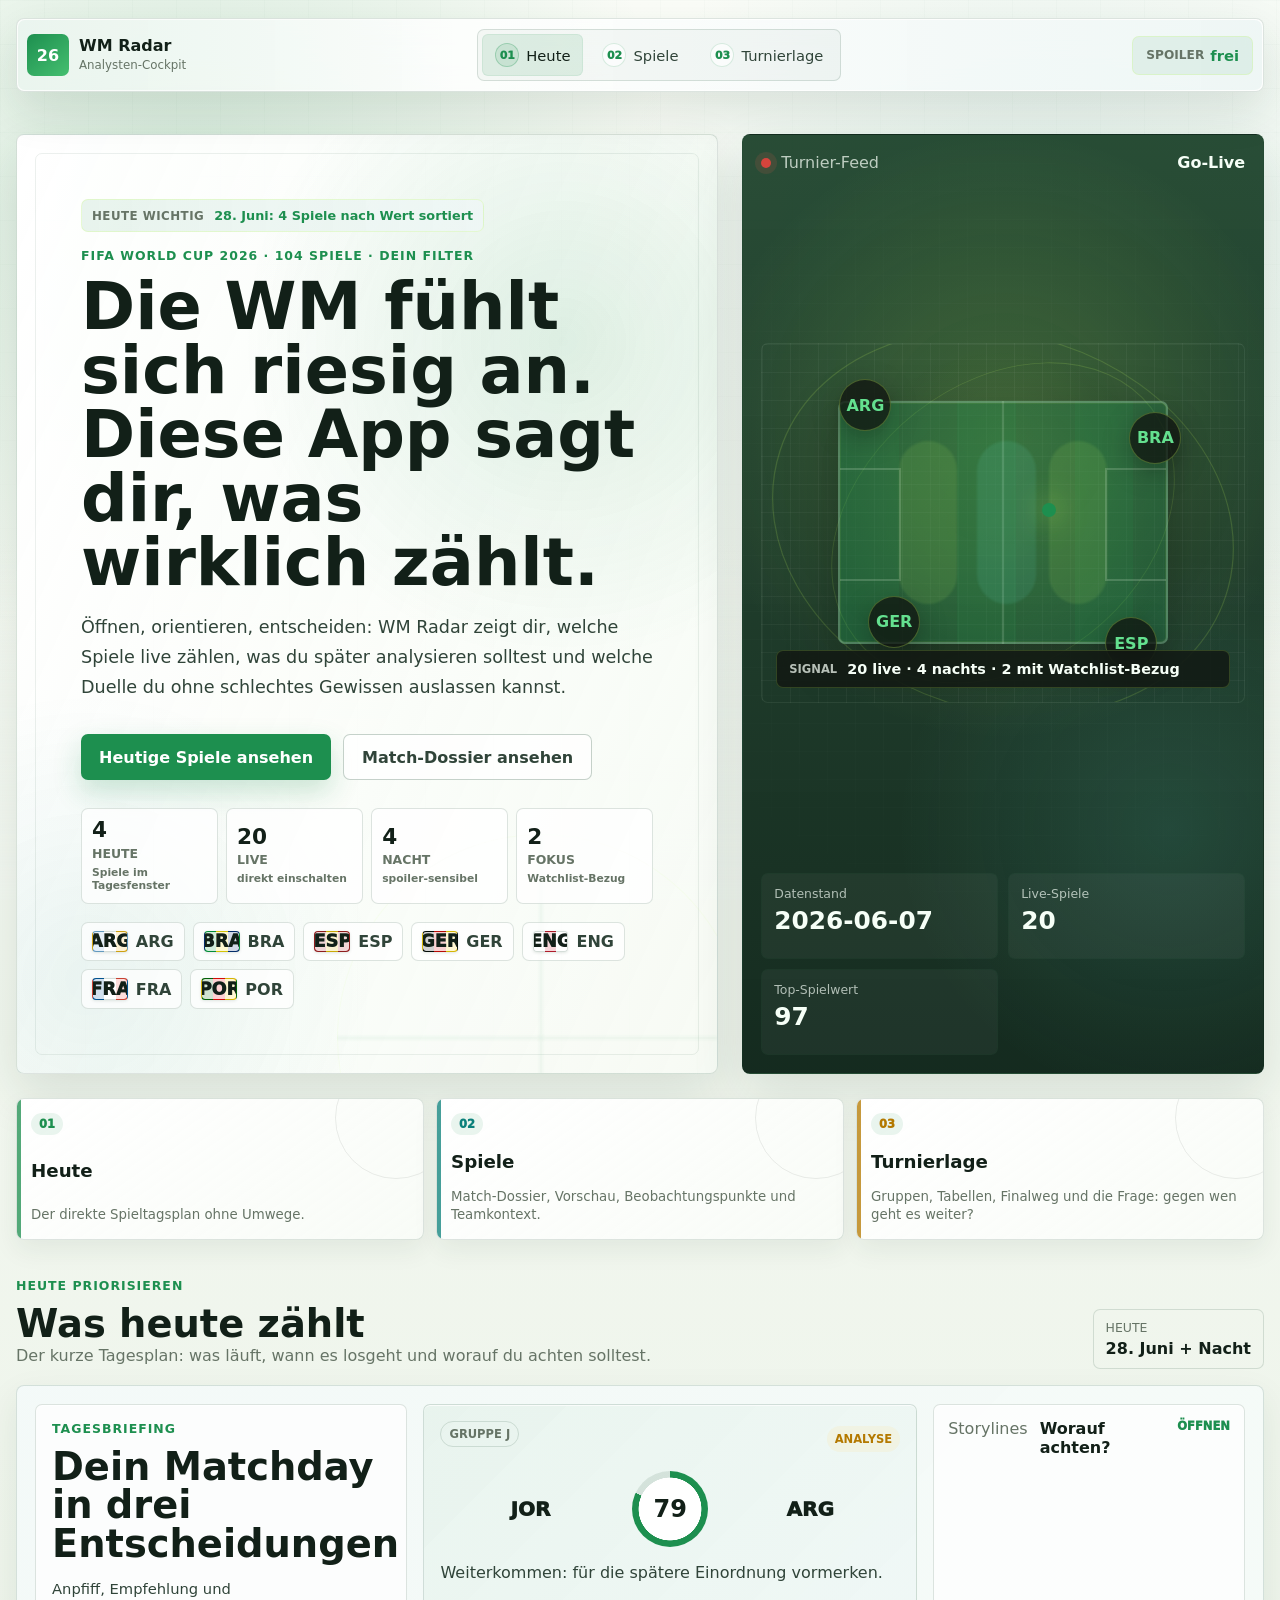
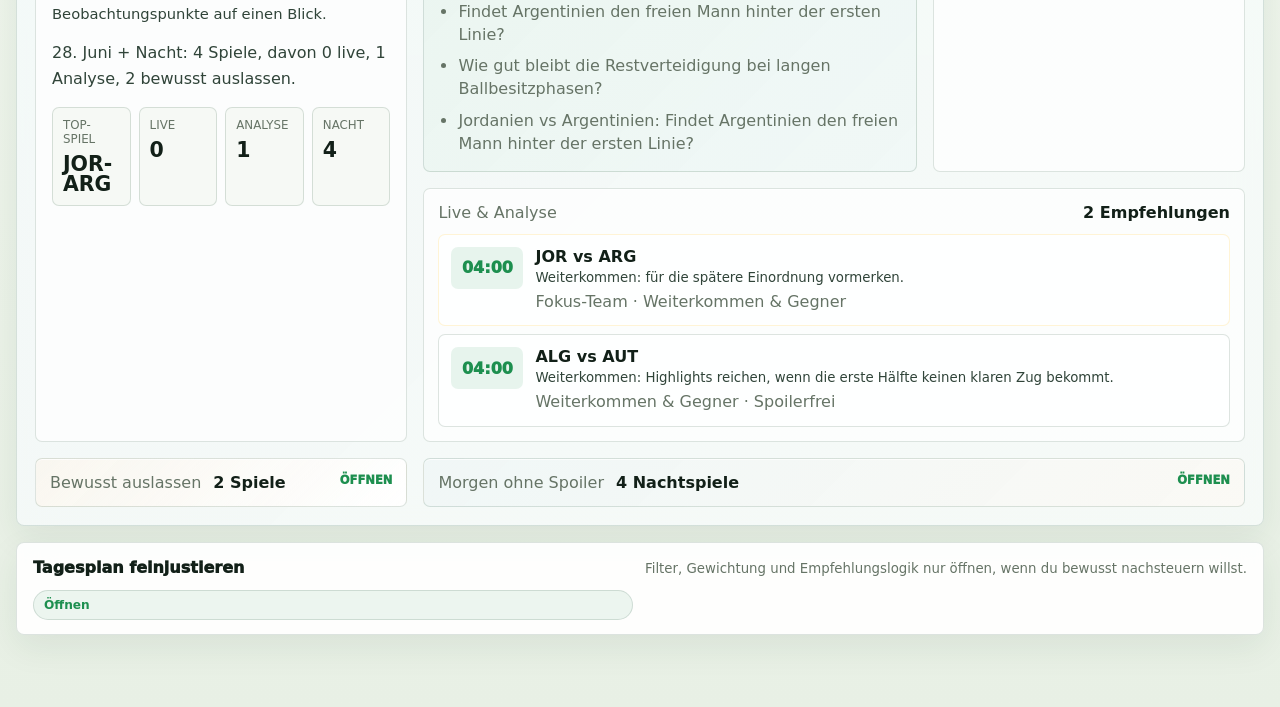
==== commit 71566292: "Track the real matchday instead of a frozen base date The whole 'Heute' experience used preferences." ====
--- a/index.html
+++ b/index.html
@@ -25,7 +25,7 @@
 
         <nav class="main-nav" aria-label="Hauptnavigation">
           <a href="#matches" data-zone="01">Heute</a>
-          <a href="#games" data-zone="02">Spiele</a>
+          <a href="#matchList" data-zone="02">Spiele</a>
           <a href="#tournament" data-zone="03">Turnierlage</a>
         </nav>
 
@@ -93,7 +93,7 @@
             <strong>Heute</strong>
             <small>Der direkte Spieltagsplan ohne Umwege.</small>
           </a>
-          <a class="orientation-card games" href="#games">
+          <a class="orientation-card games" href="#matchList">
             <span>02</span>
             <strong>Spiele</strong>
             <small>Match-Dossier, Vorschau, Beobachtungspunkte und Teamkontext.</small>
@@ -114,7 +114,7 @@
           </div>
           <div class="date-chip" id="activeDateChip">
             <span>Heute</span>
-            <strong>11. Juni 2026</strong>
+            <strong>Wird geladen …</strong>
           </div>
         </section>
 
@@ -203,42 +203,14 @@
           <div>
             <p class="eyebrow">Spiele verstehen</p>
             <h2>Vom Spielplan zum echten Tagesplan</h2>
-            <p>Hier lernst du Teams, Schlüsselfiguren und konkrete Duelle kennen, bevor du ins Match-Dossier springst.</p>
+            <p>Wähle zuerst ein Spiel: Liste, Dossier und Beobachtungspunkte stehen direkt vorne.</p>
           </div>
           <nav aria-label="Spiele Schnellzugriffe">
+            <a href="#dossier">Dossier</a>
             <a href="#teamLab">Teams</a>
             <a href="#keyFigures">Figuren</a>
-            <a href="#dossier">Dossier</a>
             <a href="#radar">Radar</a>
           </nav>
-        </section>
-
-        <section class="team-lab-section" id="teamLab" aria-labelledby="teamLabTitle">
-          <div class="section-head compact">
-            <div>
-              <p class="eyebrow">Teamprofile</p>
-              <h2 id="teamLabTitle">Team-Briefings</h2>
-            </div>
-            <p>
-              Fokus-Teams und Surprise-Kandidaten als taktische Arbeitskarten: Rollen, Stärken, Schwächen und
-              konkrete Watch-Cues für den Spieltag.
-            </p>
-          </div>
-          <div class="team-lab-grid" id="teamLabGrid"></div>
-        </section>
-
-        <section class="key-figures-section" id="keyFigures" aria-labelledby="keyFiguresTitle">
-          <div class="section-head compact">
-            <div>
-              <p class="eyebrow">Schlüsselfiguren</p>
-              <h2 id="keyFiguresTitle">Menschen, die das Turnier prägen</h2>
-            </div>
-            <p>
-              Trainer, Leader, Taktikspieler, Druckspieler und mögliche Entdeckungen: Erwartung vor dem Turnier,
-              konkrete Watch-Cues und Entwicklung im Verlauf.
-            </p>
-          </div>
-          <div class="key-figures-grid" id="keyFiguresGrid"></div>
         </section>
 
         <section class="match-layout" aria-label="Spielauswahl und Dossier">
@@ -281,6 +253,34 @@
           </article>
         </section>
 
+        <section class="team-lab-section" id="teamLab" aria-labelledby="teamLabTitle">
+          <div class="section-head compact">
+            <div>
+              <p class="eyebrow">Teamprofile</p>
+              <h2 id="teamLabTitle">Team-Briefings</h2>
+            </div>
+            <p>
+              Fokus-Teams und Surprise-Kandidaten als taktische Arbeitskarten: Rollen, Stärken, Schwächen und
+              konkrete Watch-Cues für den Spieltag.
+            </p>
+          </div>
+          <div class="team-lab-grid" id="teamLabGrid"></div>
+        </section>
+
+        <section class="key-figures-section" id="keyFigures" aria-labelledby="keyFiguresTitle">
+          <div class="section-head compact">
+            <div>
+              <p class="eyebrow">Schlüsselfiguren</p>
+              <h2 id="keyFiguresTitle">Menschen, die das Turnier prägen</h2>
+            </div>
+            <p>
+              Trainer, Leader, Taktikspieler, Druckspieler und mögliche Entdeckungen: Erwartung vor dem Turnier,
+              konkrete Watch-Cues und Entwicklung im Verlauf.
+            </p>
+          </div>
+          <div class="key-figures-grid" id="keyFiguresGrid"></div>
+        </section>
+
         <section class="radar-section" id="radar" aria-labelledby="radarTitle">
           <div class="section-head compact">
             <div>
--- a/styles.css
+++ b/styles.css
@@ -1564,6 +1564,10 @@
   background: var(--red);
 }
 
+.match-card.final::before {
+  background: var(--green);
+}
+
 .match-main,
 .match-card-topline {
   min-width: 0;
@@ -1893,6 +1897,11 @@
   color: var(--gold);
 }
 
+.watch-label.final {
+  background: rgba(17, 151, 81, 0.12);
+  color: var(--green);
+}
+
 .dossier {
   position: static;
   padding: 18px;
@@ -2589,6 +2598,25 @@
   align-items: center;
   color: var(--muted);
   font-size: 0.86rem;
+}
+
+.comparison-row {
+  grid-template-columns: minmax(104px, 0.9fr) minmax(80px, 1fr) auto;
+}
+
+.comparison-row small {
+  grid-column: 1 / -1;
+  color: var(--soft);
+  font-size: 0.76rem;
+  line-height: 1.35;
+}
+
+.event-timeline strong {
+  color: var(--text);
+}
+
+.event-timeline span {
+  display: block;
 }
 
 .metric-track {
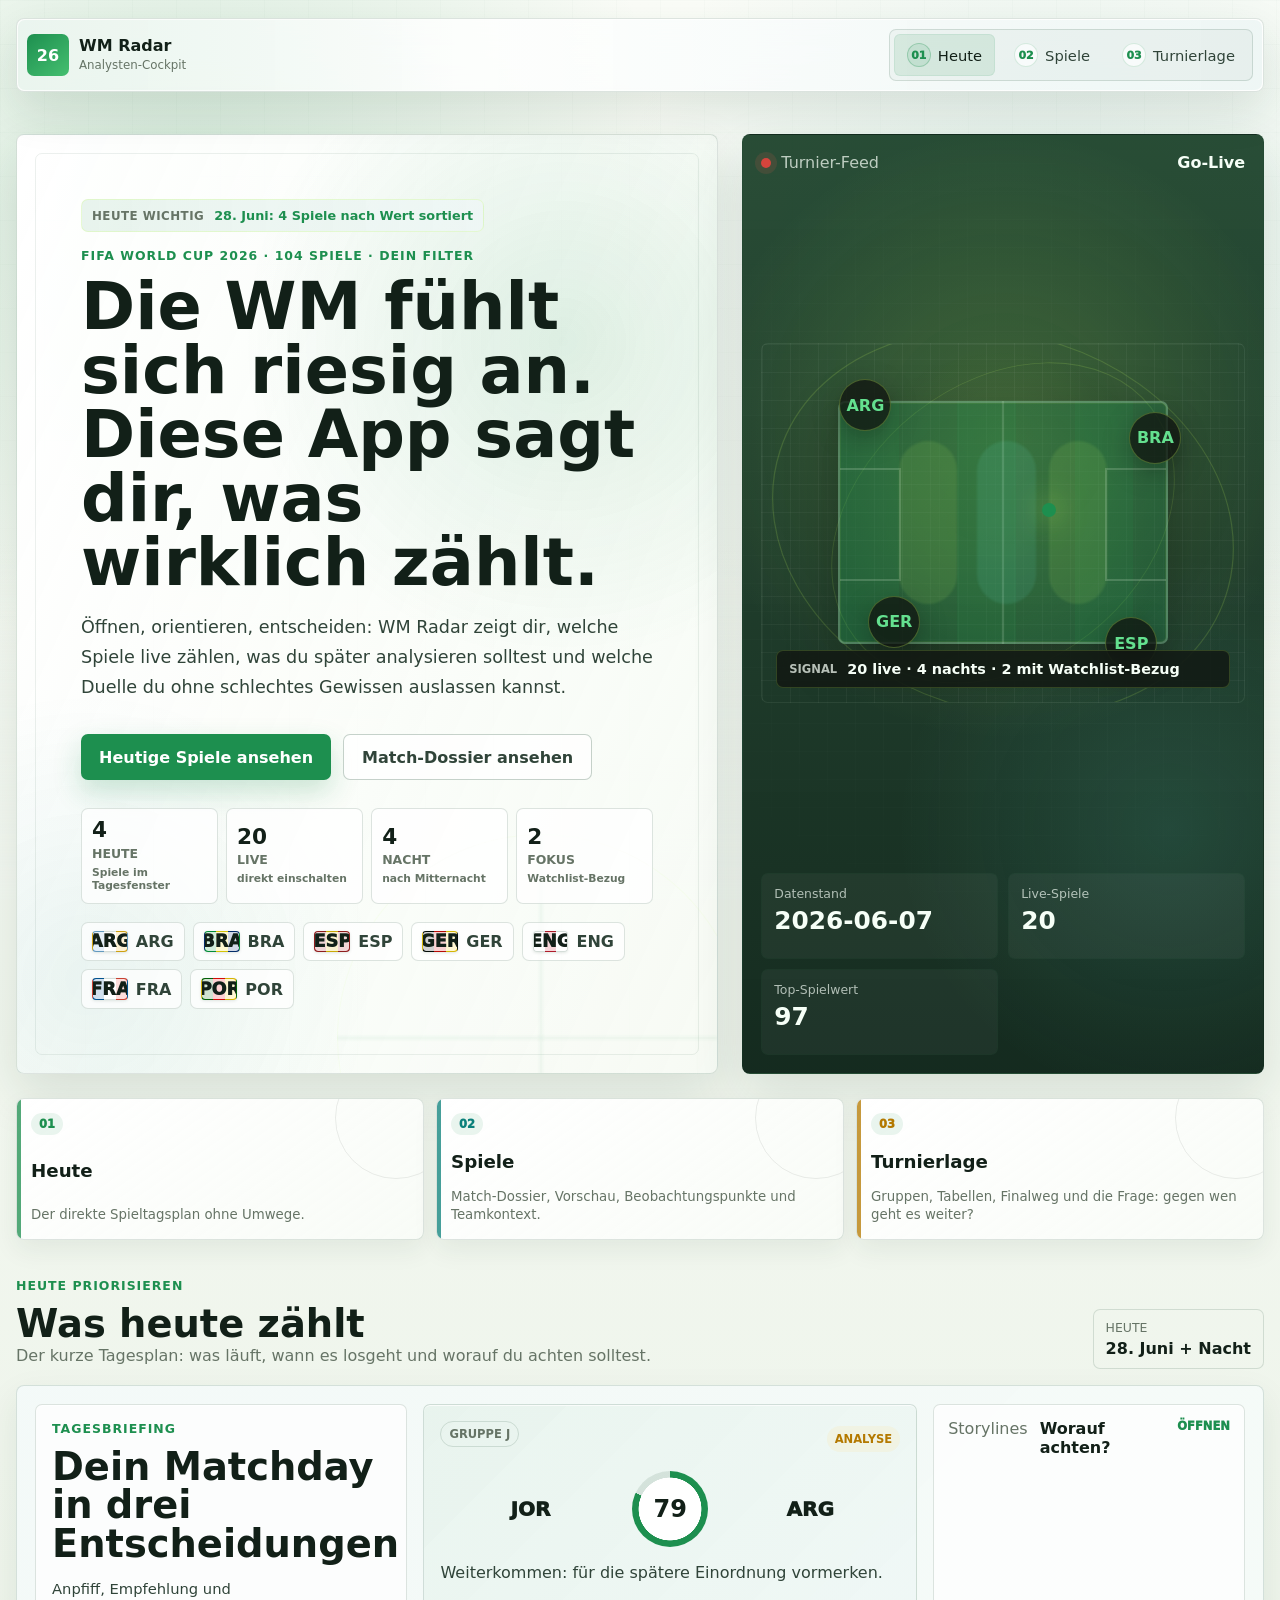
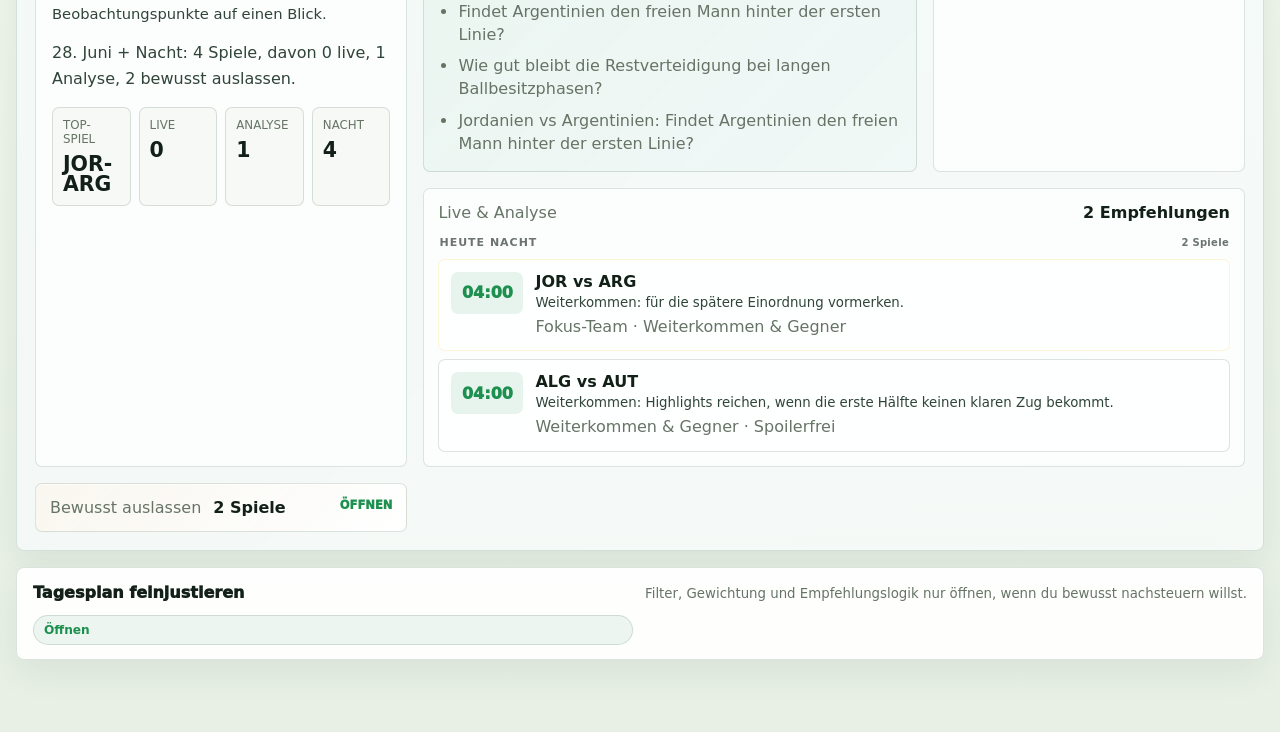
==== commit 6ff1cdbb: "Remove spoiler mode and the static tactical pitch The tactical pitch in the match dossier (Schluesse" ====
--- a/index.html
+++ b/index.html
@@ -28,11 +28,6 @@
           <a href="#matchList" data-zone="02">Spiele</a>
           <a href="#tournament" data-zone="03">Turnierlage</a>
         </nav>
-
-        <button class="spoiler-toggle" id="spoilerToggle" type="button" aria-pressed="false">
-          <span>Spoiler</span>
-          <strong>frei</strong>
-        </button>
       </header>
 
       <main id="top">
@@ -153,14 +148,6 @@
             <div class="skip-list" id="skipPlan"></div>
           </details>
 
-          <details class="morning-card command-detail">
-            <summary class="panel-title">
-              <span>Morgen ohne Spoiler</span>
-              <strong id="morningCount">0 Nachtspiele</strong>
-            </summary>
-            <p class="section-note">Nur Nachtspiele, die du später nachholen kannst, ohne direkt das Ergebnis zu sehen.</p>
-            <div id="morningQueue"></div>
-          </details>
         </section>
 
         <details class="matchday-tools">
@@ -229,26 +216,6 @@
 
             <div class="dossier-meta" id="dossierMeta"></div>
 
-            <div class="pitch-card">
-              <div class="pitch-toolbar">
-                <span>Schlüsselzonen</span>
-                <strong id="pitchMode">Taktischer Reiz</strong>
-              </div>
-              <div class="tactical-pitch" id="tacticalPitch" aria-label="Taktische Spielfeldvisualisierung">
-                <span class="pitch-line halfway"></span>
-                <span class="pitch-box box-left"></span>
-                <span class="pitch-box box-right"></span>
-                <span class="pressure-zone zone-a"></span>
-                <span class="pressure-zone zone-b"></span>
-                <span class="attack-arrow arrow-a"></span>
-                <span class="attack-arrow arrow-b"></span>
-                <span class="player-dot player-a">6</span>
-                <span class="player-dot player-b">8</span>
-                <span class="player-dot player-c">10</span>
-                <span class="player-dot player-d">9</span>
-              </div>
-            </div>
-
             <div class="insight-grid" id="insightGrid"></div>
           </article>
         </section>
--- a/styles.css
+++ b/styles.css
@@ -206,40 +206,6 @@
   box-shadow: inset 0 0 0 1px rgba(29, 143, 79, 0.08);
 }
 
-.spoiler-toggle {
-  min-width: max-content;
-  display: inline-grid;
-  grid-template-columns: auto auto;
-  gap: 6px;
-  align-items: center;
-  padding: 10px 13px;
-  border: 1px solid rgba(196, 255, 95, 0.24);
-  border-radius: 7px;
-  background: rgba(29, 143, 79, 0.08);
-  color: var(--lime);
-  cursor: pointer;
-  position: relative;
-  z-index: 1;
-}
-
-.spoiler-toggle span {
-  color: var(--muted);
-  font-size: 0.76rem;
-  font-weight: 900;
-  text-transform: uppercase;
-}
-
-.spoiler-toggle strong {
-  color: inherit;
-  font-size: 0.92rem;
-}
-
-.spoiler-toggle[aria-pressed="true"] {
-  border-color: rgba(255, 214, 107, 0.55);
-  background: rgba(180, 121, 0, 0.1);
-  color: var(--gold);
-}
-
 .hero-grid {
   display: grid;
   grid-template-columns: minmax(0, 1.05fr) minmax(360px, 0.78fr);
@@ -1042,8 +1008,7 @@
 .top-match-card,
 .storyline-card,
 .watch-plan-card,
-.skip-card,
-.morning-card {
+.skip-card {
   border: 1px solid var(--line);
   border-radius: 7px;
   background: rgba(255, 255, 255, 0.76);
@@ -1154,16 +1119,11 @@
 
 .storyline-card,
 .watch-plan-card,
-.skip-card,
-.morning-card {
+.skip-card {
   padding: 14px;
 }
 
 .watch-plan-card {
-  grid-column: span 2;
-}
-
-.morning-card {
   grid-column: span 2;
 }
 
@@ -1262,6 +1222,35 @@
   gap: 8px;
 }
 
+.watch-plan-group {
+  display: grid;
+  gap: 8px;
+}
+
+.watch-plan-group + .watch-plan-group {
+  margin-top: 6px;
+}
+
+.watch-plan-group-title {
+  display: flex;
+  align-items: baseline;
+  justify-content: space-between;
+  gap: 8px;
+  margin: 2px 1px;
+  font-size: 11px;
+  font-weight: 700;
+  letter-spacing: 0.09em;
+  text-transform: uppercase;
+  opacity: 0.62;
+}
+
+.watch-plan-group-title small {
+  font-size: 10px;
+  font-weight: 600;
+  letter-spacing: 0.03em;
+  text-transform: none;
+}
+
 .watch-plan-item {
   display: grid;
   grid-template-columns: 72px minmax(0, 1fr);
@@ -1320,36 +1309,6 @@
   color: var(--muted);
   font-style: normal;
   line-height: 1.4;
-}
-
-.morning-card {
-  background:
-    linear-gradient(135deg, rgba(12, 129, 123, 0.055), rgba(180, 121, 0, 0.035)),
-    rgba(255, 255, 255, 0.82);
-}
-
-.morning-item {
-  display: grid;
-  grid-template-columns: 64px minmax(0, 0.44fr) minmax(0, 1fr);
-  gap: 10px;
-  align-items: center;
-  padding: 10px 0;
-  border-top: 1px solid var(--line);
-}
-
-.morning-item:first-child {
-  border-top: 0;
-}
-
-.morning-item span {
-  color: var(--cyan);
-  font-weight: 900;
-}
-
-.morning-item p {
-  margin: 0;
-  color: var(--muted);
-  line-height: 1.45;
 }
 
 .empty-copy {
@@ -1949,171 +1908,6 @@
   border-radius: 999px;
   color: var(--muted);
   font-size: 0.82rem;
-}
-
-.pitch-card {
-  border: 1px solid var(--line);
-  border-radius: 7px;
-  background: rgba(255, 255, 255, 0.72);
-  overflow: hidden;
-  box-shadow: inset 0 1px 0 rgba(255, 255, 255, 0.72);
-}
-
-.pitch-toolbar {
-  display: flex;
-  justify-content: space-between;
-  gap: 12px;
-  padding: 12px;
-  border-bottom: 1px solid var(--line);
-  color: var(--muted);
-}
-
-.pitch-toolbar strong {
-  color: var(--lime);
-}
-
-.tactical-pitch {
-  position: relative;
-  min-height: 330px;
-  background:
-    radial-gradient(circle at center, rgba(196, 255, 95, 0.08), transparent 12rem),
-    linear-gradient(90deg, rgba(218, 240, 216, 0.18) 1px, transparent 1px),
-    repeating-linear-gradient(90deg, rgba(31, 140, 77, 0.28) 0 12%, rgba(31, 140, 77, 0.16) 12% 24%),
-    #17351f;
-  background-size: 50% 100%, auto, auto;
-  overflow: hidden;
-}
-
-.tactical-pitch::before,
-.tactical-pitch::after {
-  content: "";
-  position: absolute;
-  top: 21%;
-  width: 19%;
-  height: 58%;
-  border: 2px solid rgba(218, 240, 216, 0.28);
-}
-
-.tactical-pitch::before {
-  left: -1px;
-  border-left: 0;
-}
-
-.tactical-pitch::after {
-  right: -1px;
-  border-right: 0;
-}
-
-.pitch-line.halfway {
-  position: absolute;
-  left: 50%;
-  top: 0;
-  bottom: 0;
-  width: 2px;
-  background: rgba(218, 240, 216, 0.28);
-}
-
-.pitch-line.halfway::after {
-  content: "";
-  position: absolute;
-  left: 50%;
-  top: 50%;
-  width: 96px;
-  height: 96px;
-  border: 2px solid rgba(218, 240, 216, 0.24);
-  border-radius: 50%;
-  transform: translate(-50%, -50%);
-}
-
-.pressure-zone {
-  position: absolute;
-  border-radius: 999px;
-  filter: blur(1px);
-  opacity: 0.86;
-}
-
-.zone-a {
-  left: 16%;
-  top: 24%;
-  width: 34%;
-  height: 22%;
-  background: rgba(196, 255, 95, 0.18);
-  border: 1px solid rgba(196, 255, 95, 0.35);
-}
-
-.zone-b {
-  right: 18%;
-  bottom: 22%;
-  width: 28%;
-  height: 24%;
-  background: rgba(105, 227, 208, 0.16);
-  border: 1px solid rgba(105, 227, 208, 0.35);
-}
-
-.attack-arrow {
-  position: absolute;
-  width: 34%;
-  height: 3px;
-  transform-origin: left center;
-  background: linear-gradient(90deg, rgba(255, 214, 107, 0), var(--gold));
-}
-
-.attack-arrow::after {
-  content: "";
-  position: absolute;
-  right: -2px;
-  top: 50%;
-  width: 12px;
-  height: 12px;
-  border-top: 3px solid var(--gold);
-  border-right: 3px solid var(--gold);
-  transform: translateY(-50%) rotate(45deg);
-}
-
-.arrow-a {
-  left: 24%;
-  top: 34%;
-  transform: rotate(12deg);
-}
-
-.arrow-b {
-  left: 45%;
-  bottom: 34%;
-  transform: rotate(-18deg);
-}
-
-.player-dot {
-  position: absolute;
-  display: grid;
-  width: 32px;
-  height: 32px;
-  place-items: center;
-  border: 2px solid rgba(244, 247, 239, 0.62);
-  border-radius: 50%;
-  background: rgba(16, 20, 17, 0.88);
-  color: var(--text);
-  font-size: 0.76rem;
-  font-weight: 900;
-}
-
-.player-a {
-  left: 23%;
-  top: 52%;
-}
-
-.player-b {
-  left: 38%;
-  top: 35%;
-}
-
-.player-c {
-  right: 34%;
-  top: 43%;
-}
-
-.player-d {
-  right: 19%;
-  bottom: 30%;
 }
 
 .insight-grid {
@@ -4937,15 +4731,6 @@
   color: var(--lime);
 }
 
-.spoiler-mode .spoiler-sensitive {
-  filter: blur(7px);
-  user-select: none;
-}
-
-.spoiler-mode .spoiler-sensitive::selection {
-  background: transparent;
-}
-
 @keyframes pulse {
   0%,
   100% {
@@ -5068,8 +4853,7 @@
   }
 
   .command-hero,
-  .watch-plan-card,
-  .morning-card {
+  .watch-plan-card {
     grid-column: auto;
     grid-row: auto;
   }
@@ -5132,11 +4916,6 @@
     font-size: 0.62rem;
   }
 
-  .spoiler-toggle {
-    margin-left: auto;
-    padding: 8px 10px;
-  }
-
   .hero-grid {
     padding-top: 12px;
     padding-bottom: 8px;
@@ -5220,10 +4999,6 @@
 
   .skip-card {
     order: 4;
-  }
-
-  .morning-card {
-    order: 5;
   }
 
   .storyline-card {
@@ -5491,7 +5266,6 @@
   }
 
   .top-match-main,
-  .morning-item,
   .watch-plan-item {
     grid-template-columns: 1fr;
     text-align: left;
@@ -5536,10 +5310,6 @@
   .meta-pill {
     padding: 6px 8px;
     font-size: 0.76rem;
-  }
-
-  .pitch-card {
-    display: none;
   }
 
   .insight-grid {
